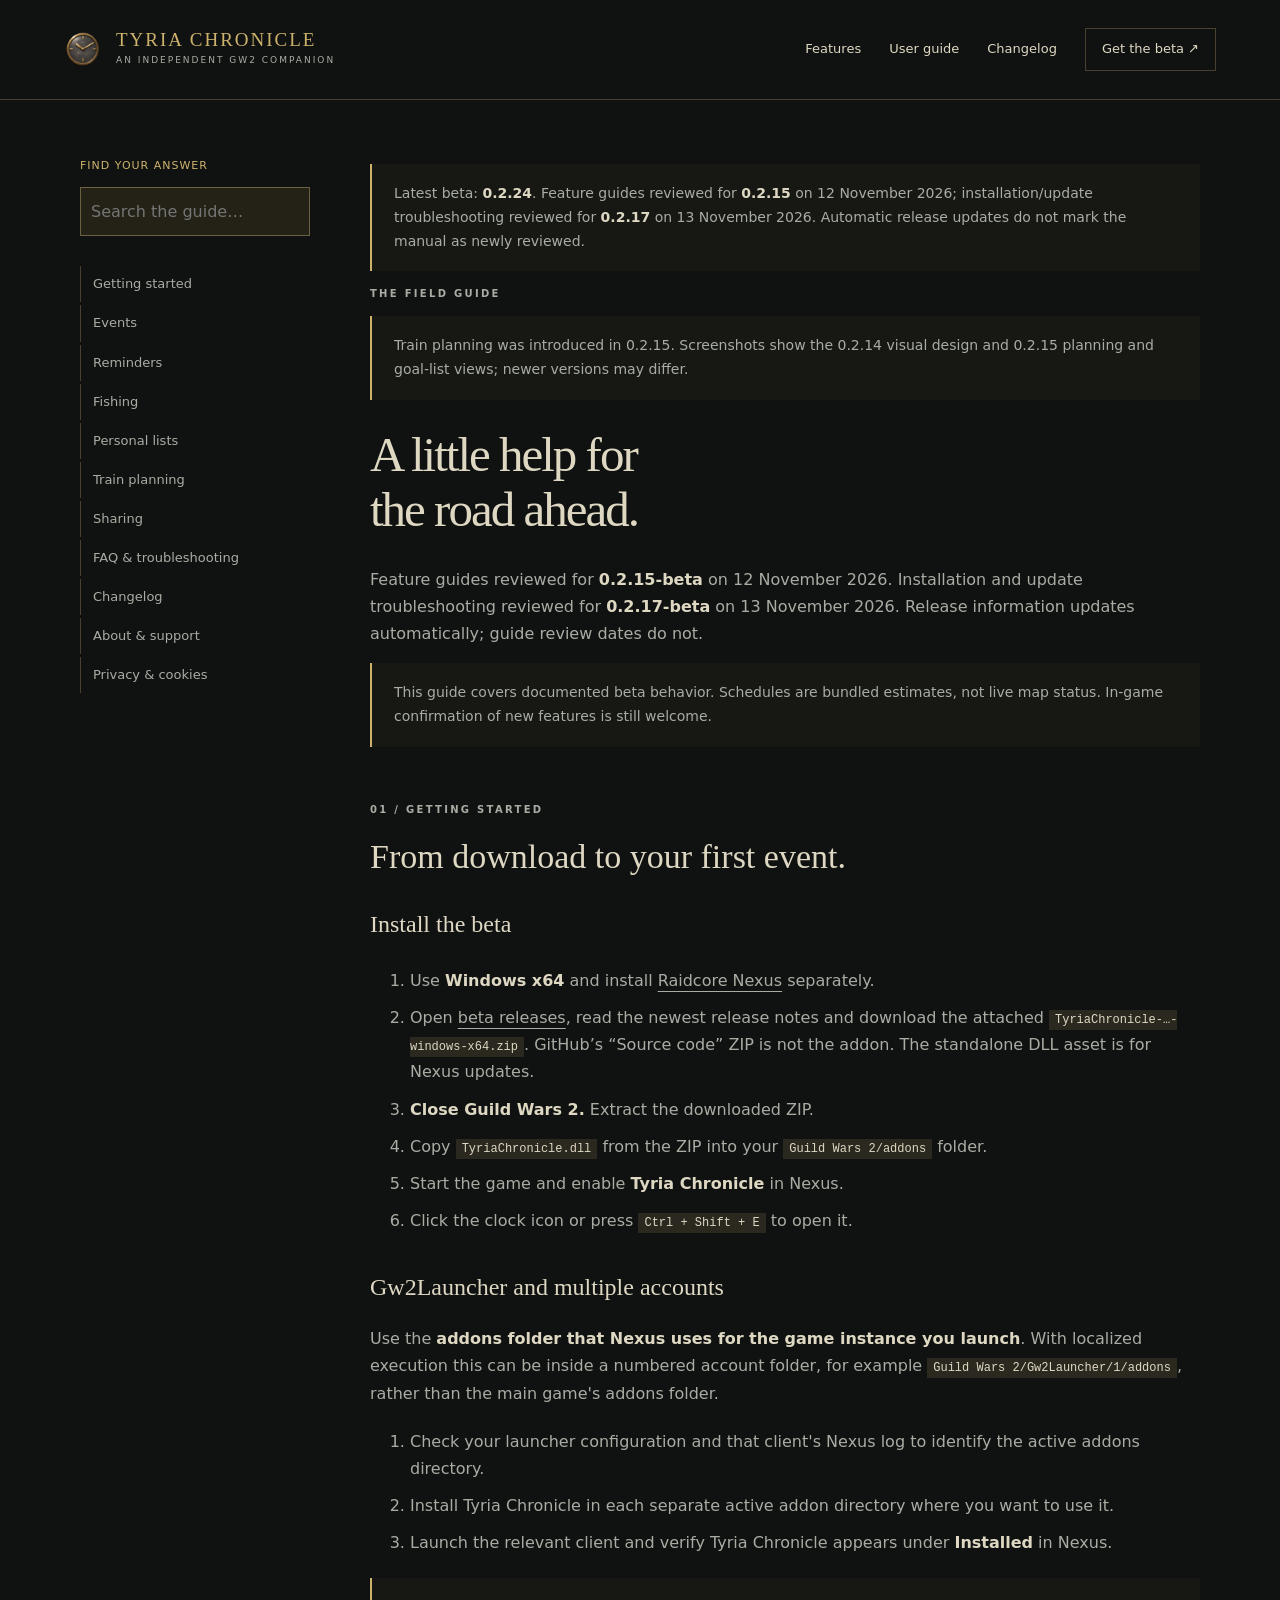
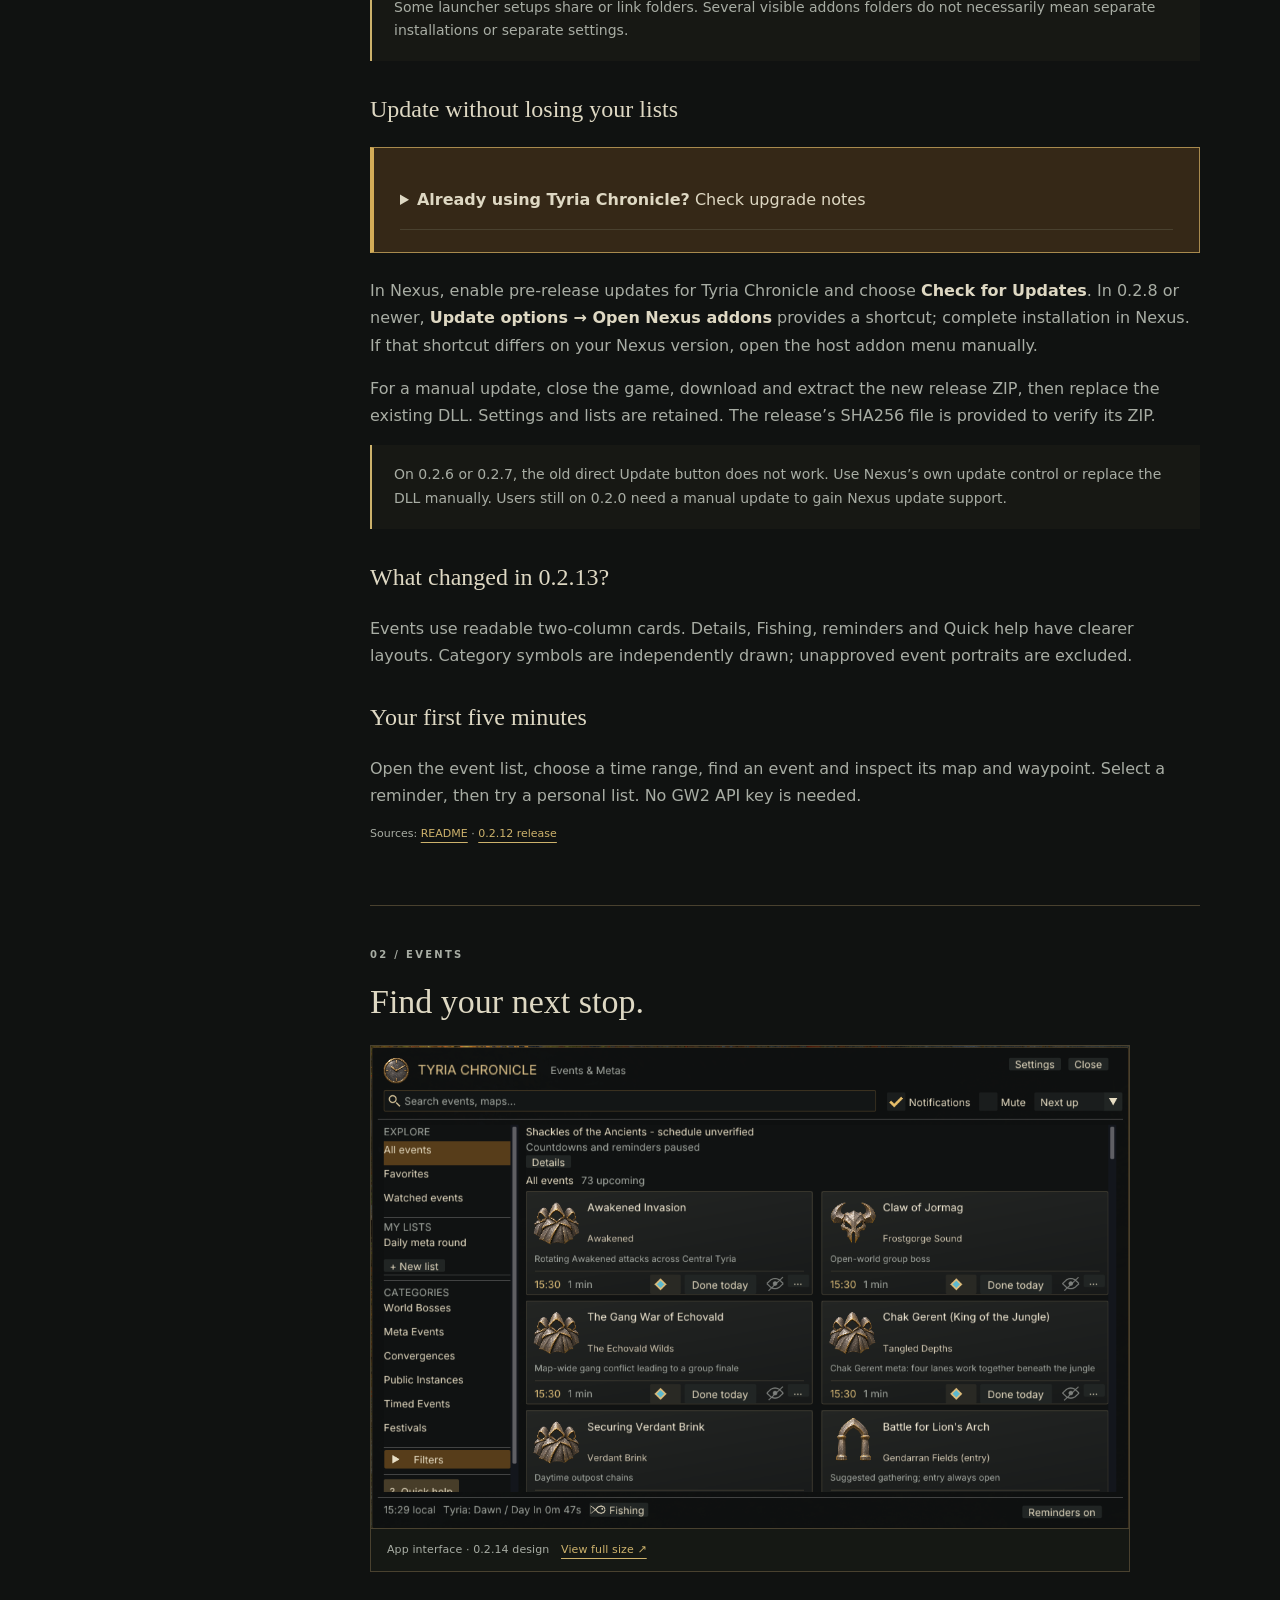
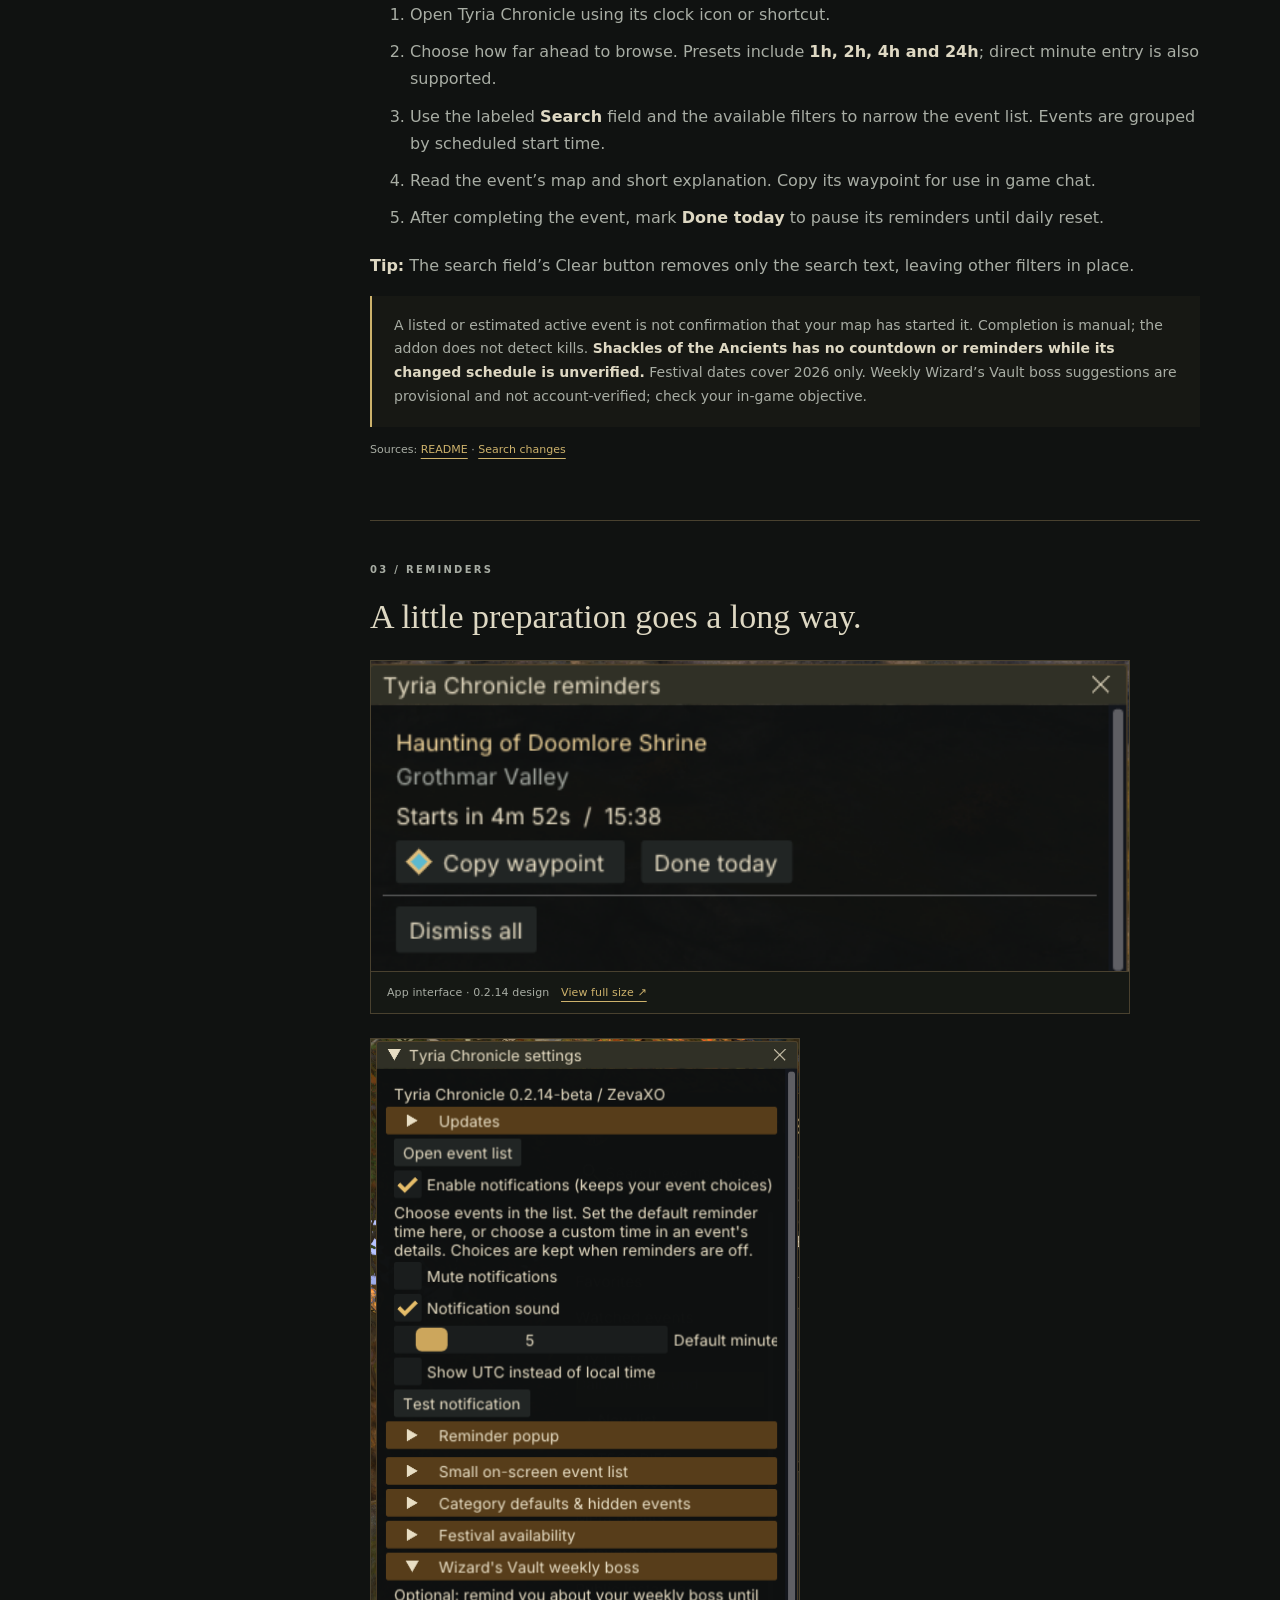
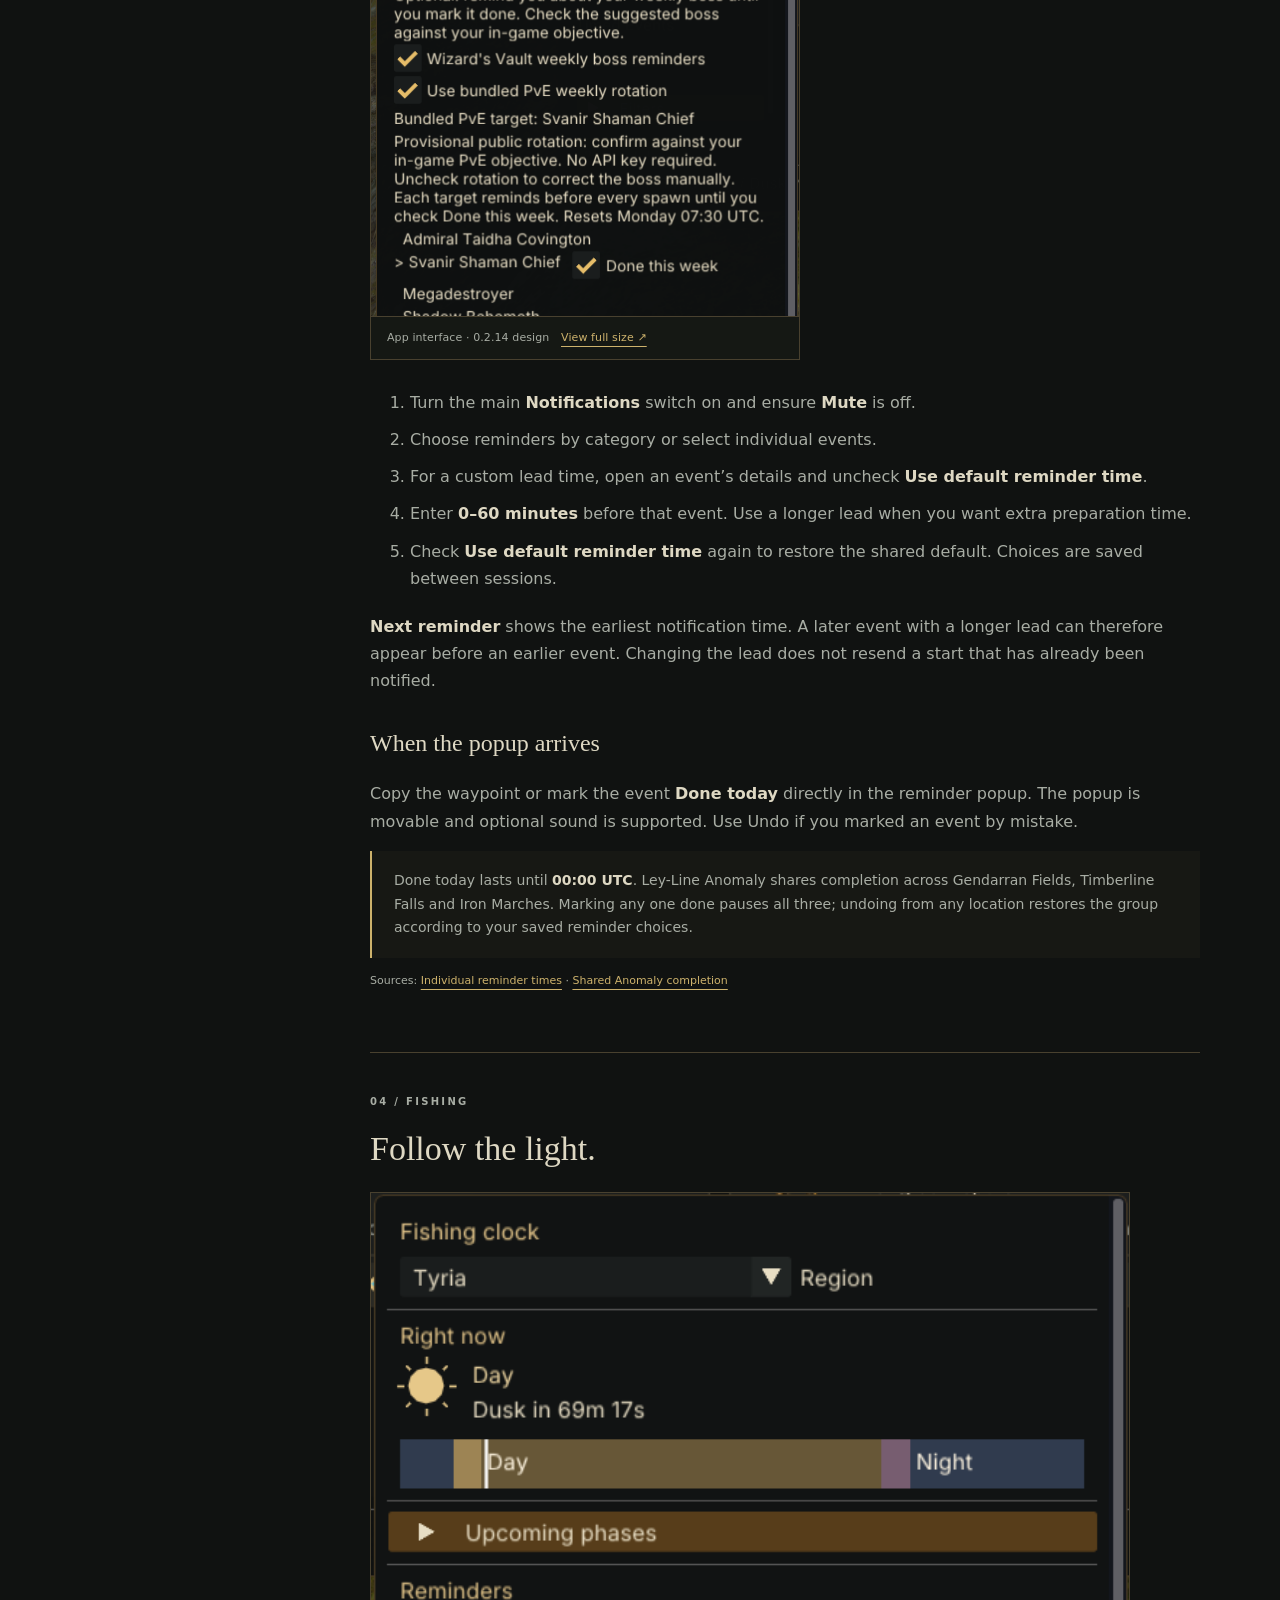
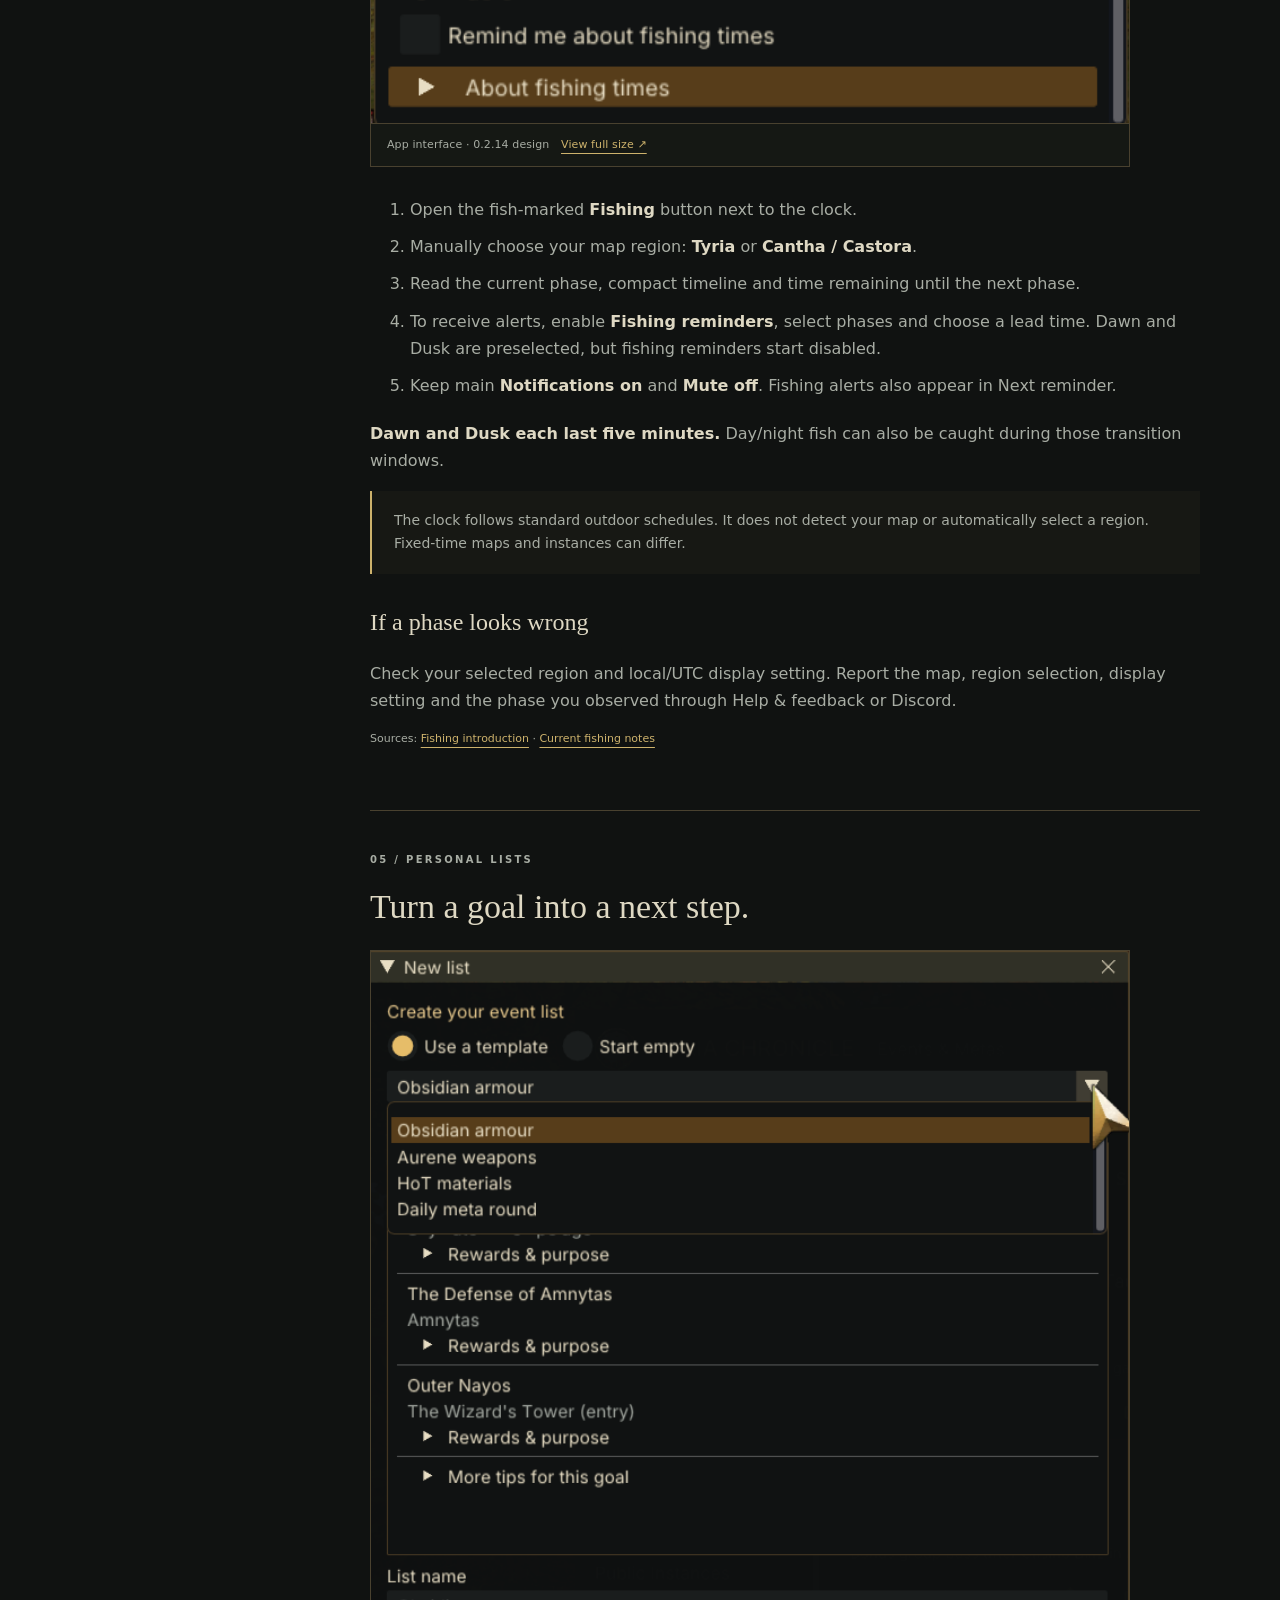
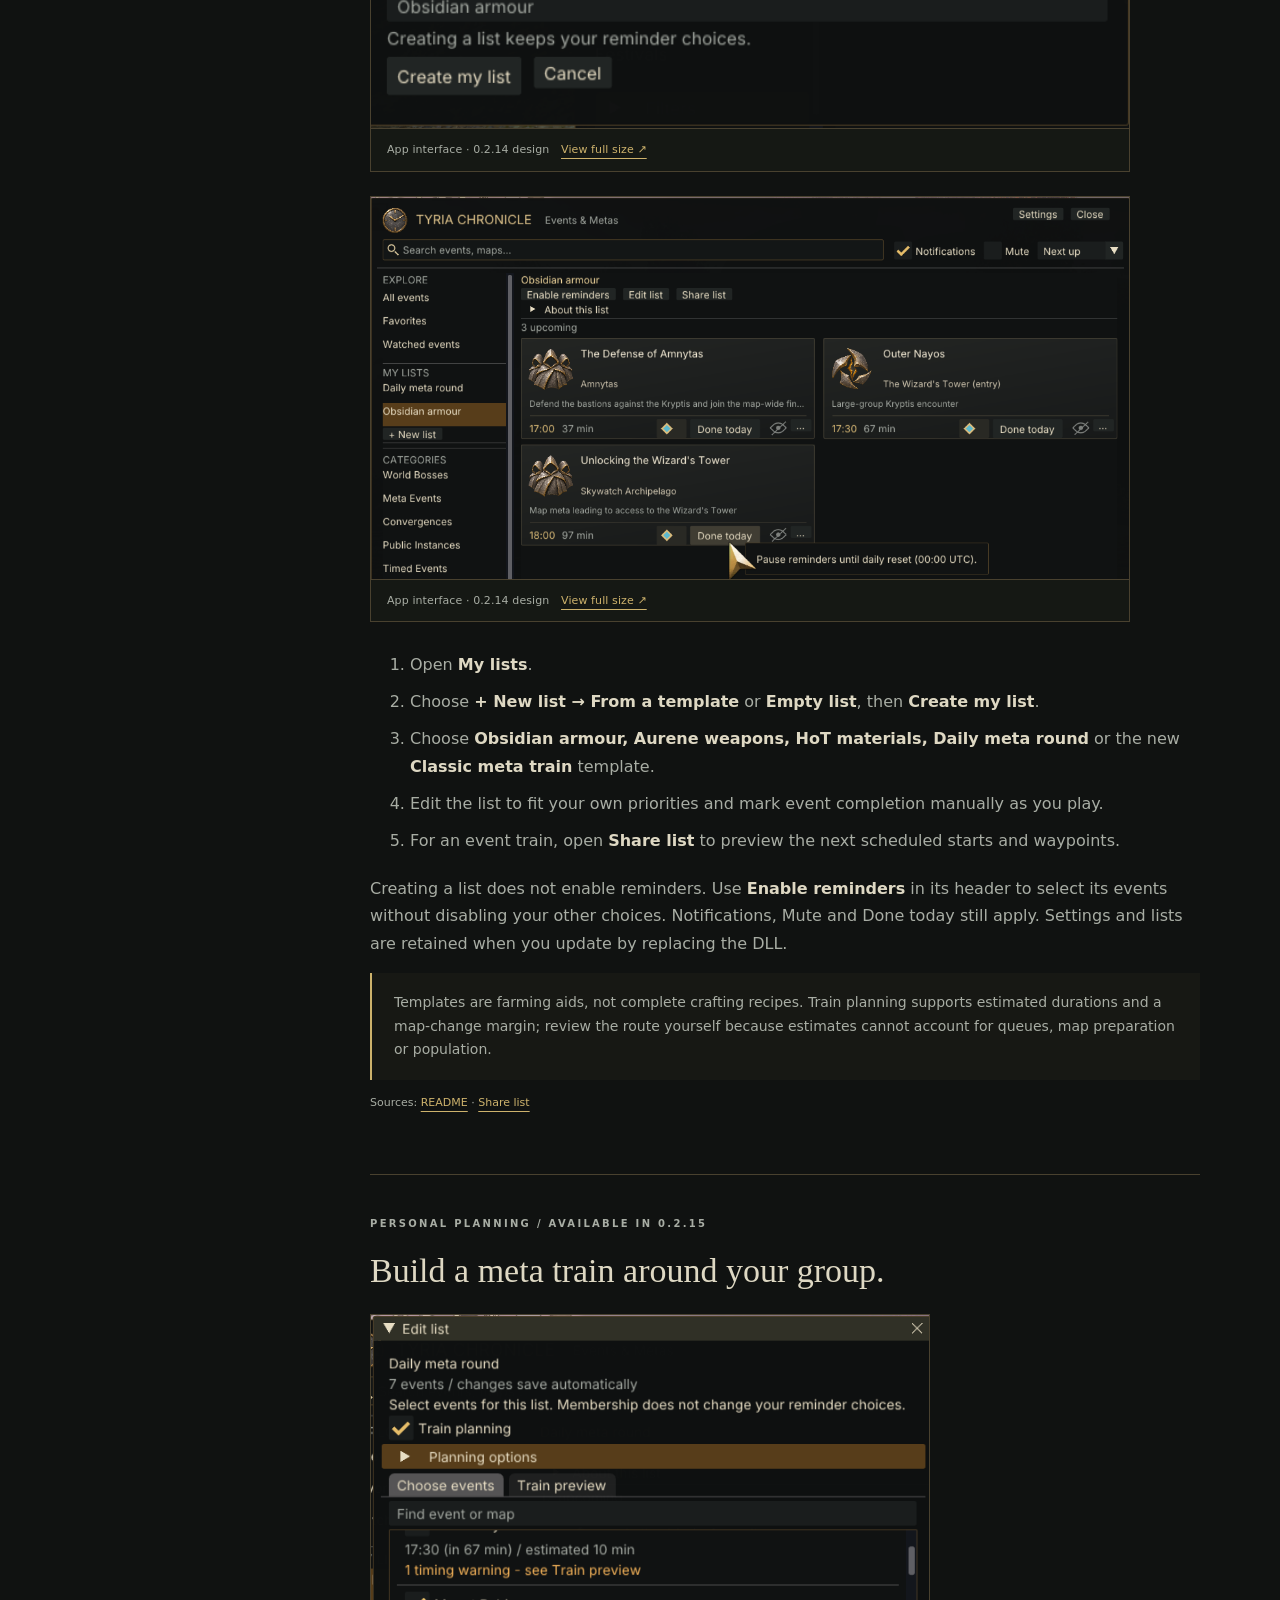
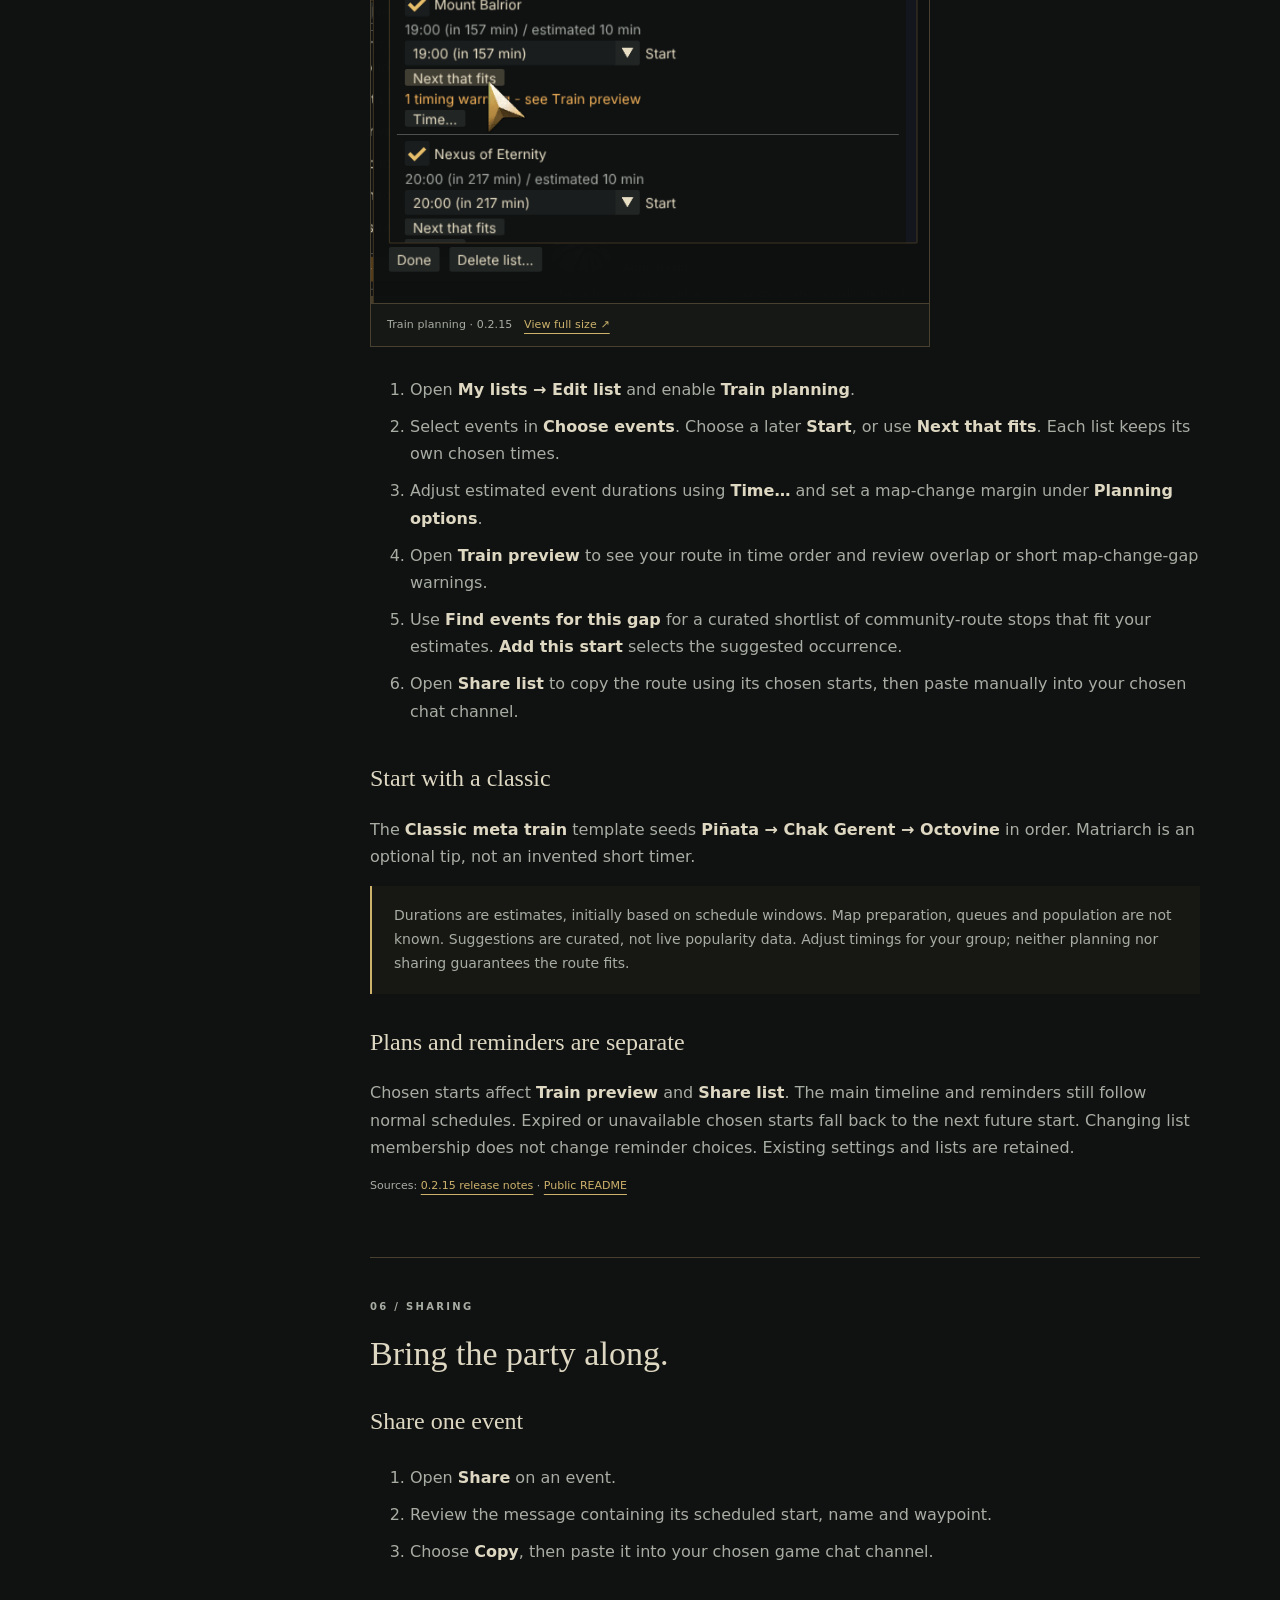
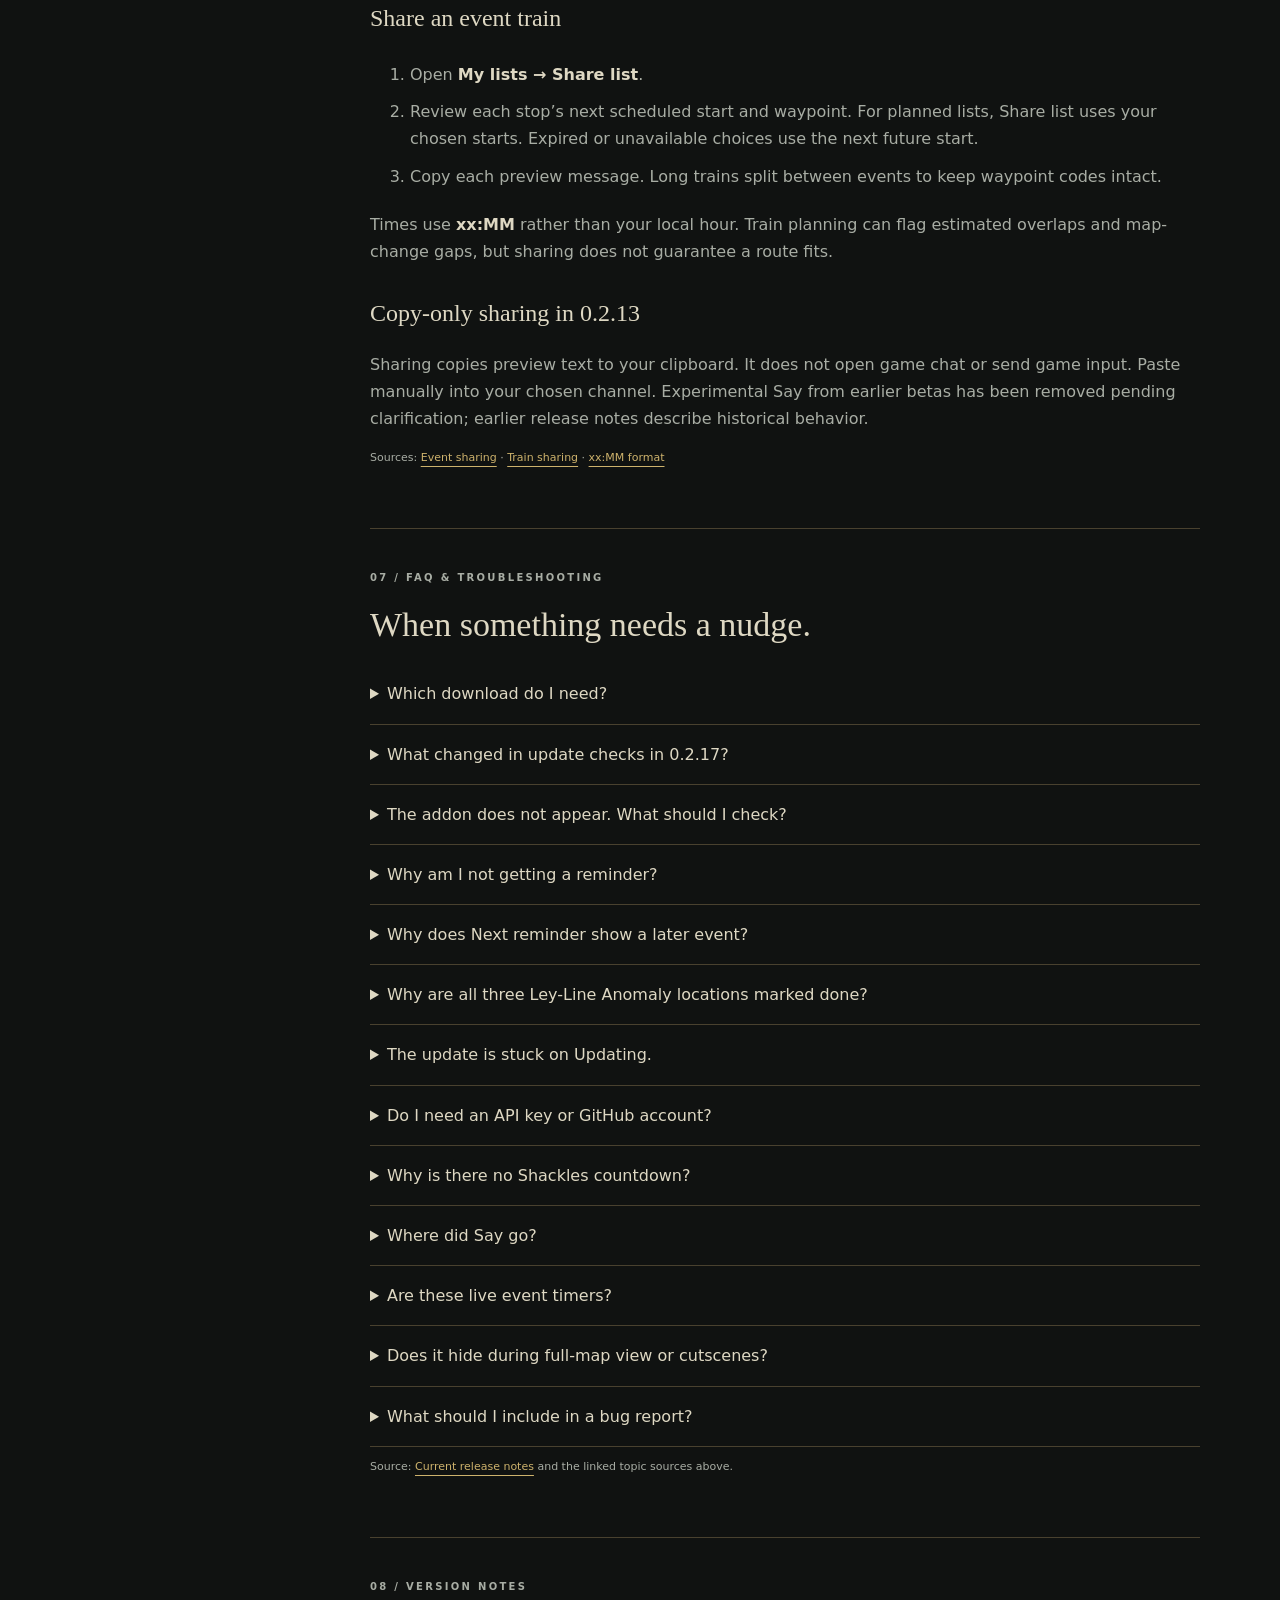
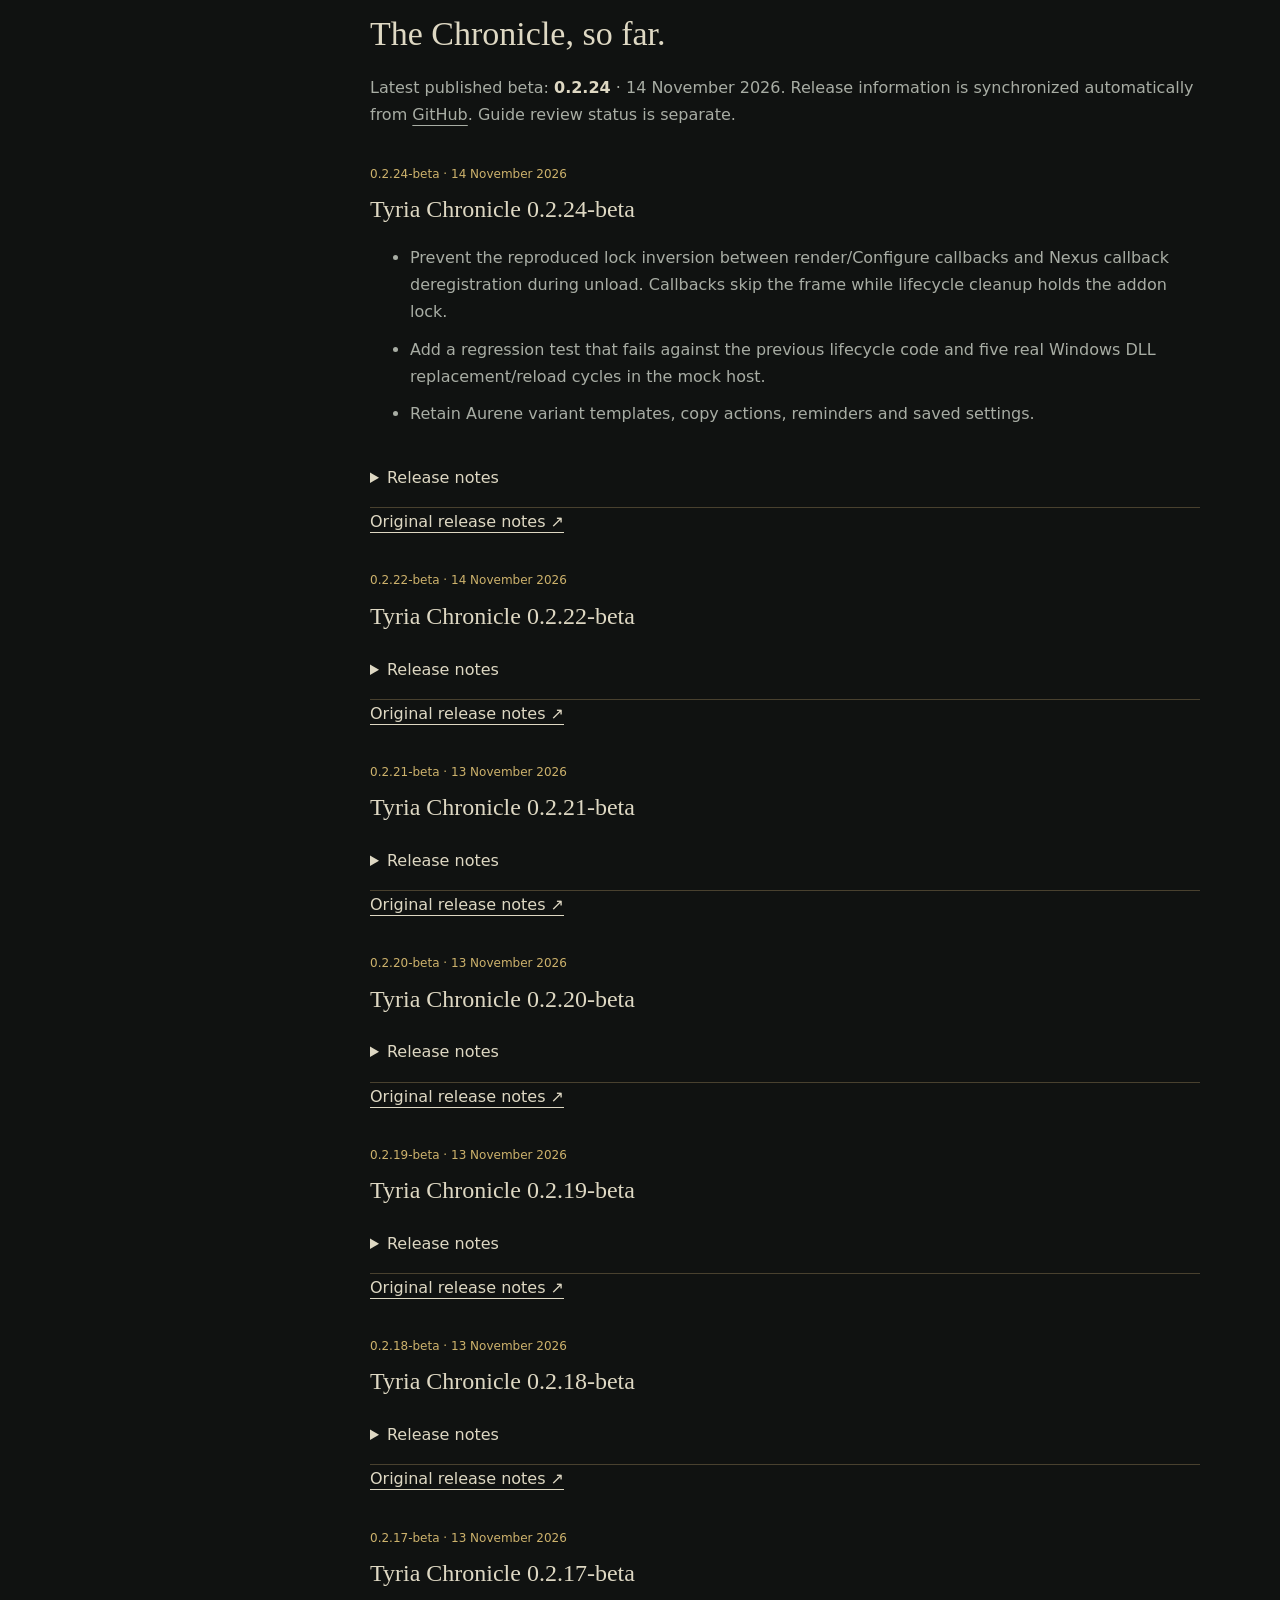
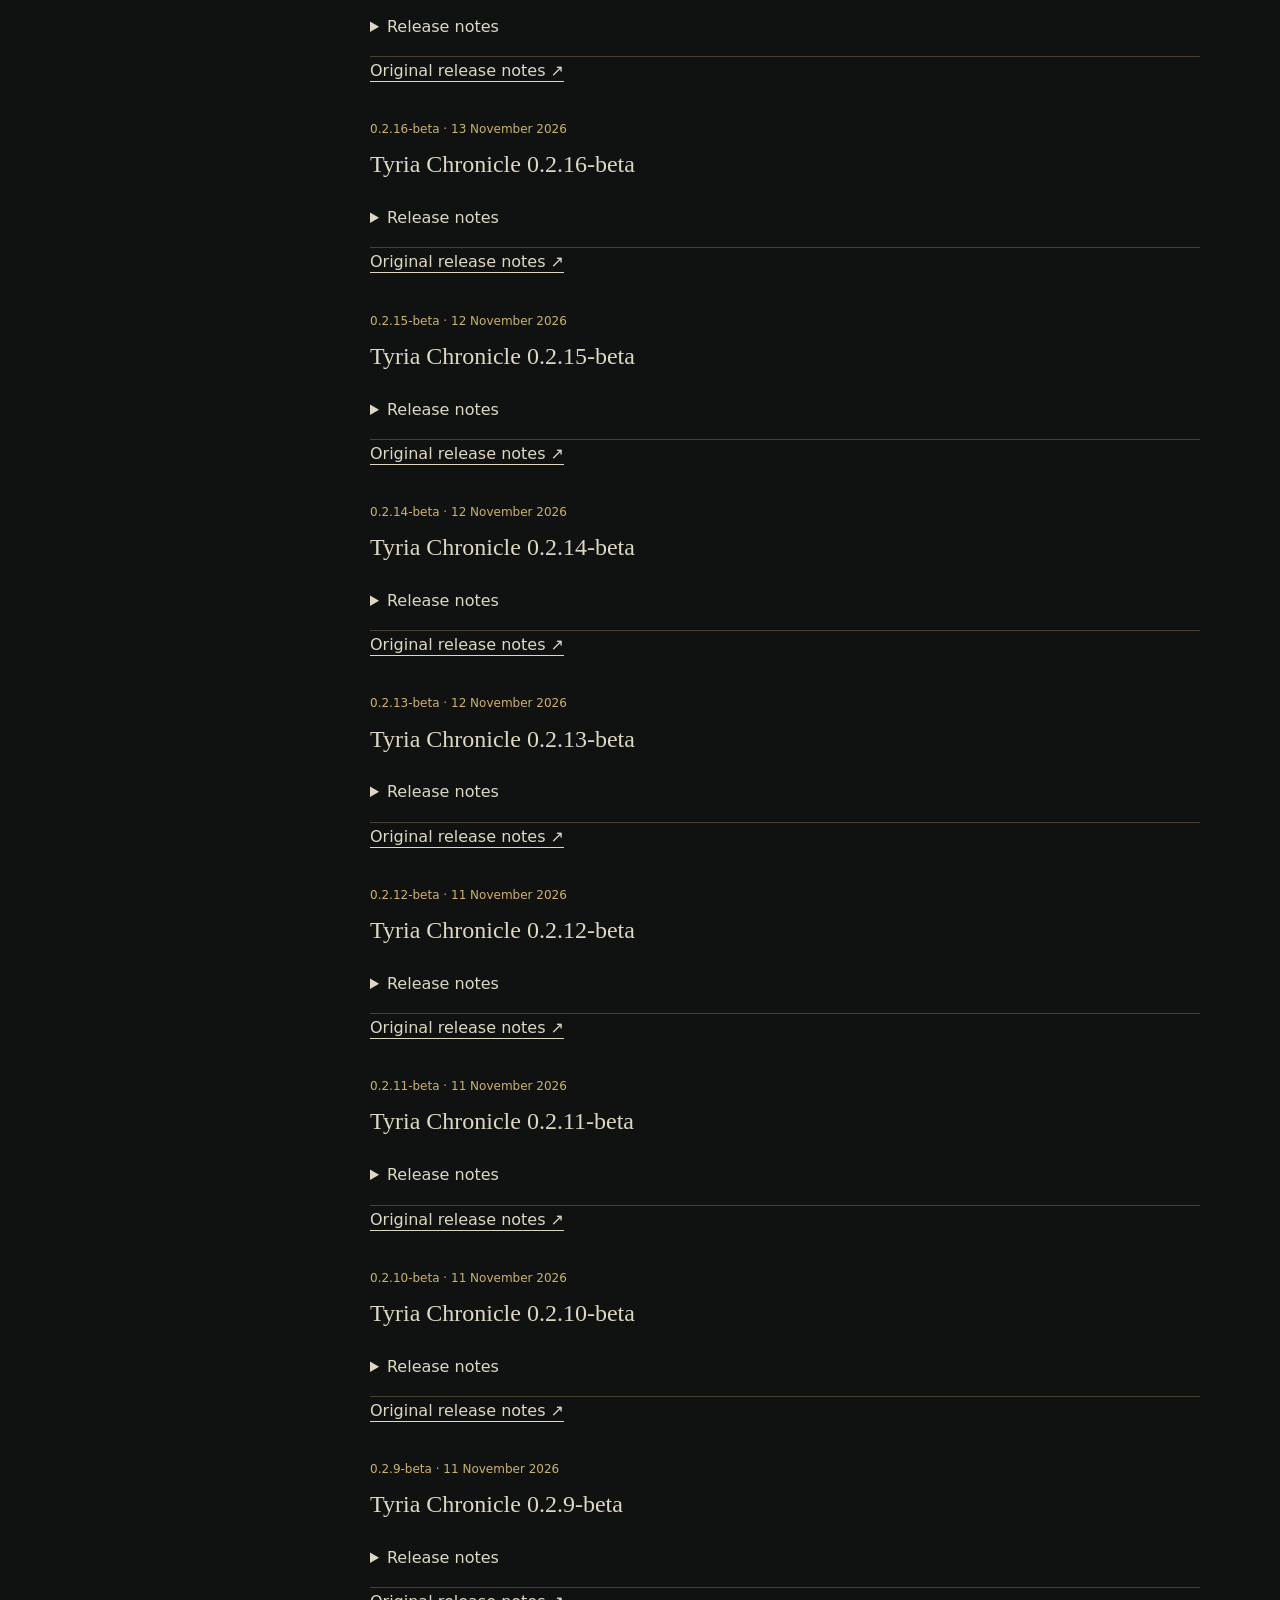
==== guide.html @ 66a63de6 "Synchronize published beta release information" ====
<!doctype html><html lang="en"><head><meta charset="utf-8"><meta name="viewport" content="width=device-width,initial-scale=1"><meta name="description" content="Tyria Chronicle user manual: installation, events, individual reminders, fishing, personal lists, sharing and troubleshooting."><title>User guide — Tyria Chronicle</title><link rel="icon" href="images/web-header-clock-v1.png"><link rel="stylesheet" href="styles.css"><script src="app.js" defer></script><script type="module" src="release-live.mjs"></script></head><body><a class="skip" href="#main">Skip to content</a><header><a class="brand" href="index.html"><img src="images/web-header-clock-v1.png" width="38" height="38" alt=""><span>TYRIA CHRONICLE<small>AN INDEPENDENT GW2 COMPANION</small></span></a><nav aria-label="Main navigation"><a href="index.html#features">Features</a><a href="guide.html" aria-current="page">User guide</a><a href="#changelog">Changelog</a><a class="nav-download" href="index.html#download">Get the beta ↗</a></nav></header><main id="main" class="guide-layout"><aside class="sidebar"><label for="guide-search">FIND YOUR ANSWER</label><input id="guide-search" type="search" placeholder="Search the guide…"><p id="search-status" role="status" aria-live="polite"></p><nav aria-label="Guide topics"><a href="#start">Getting started</a><a href="#events">Events</a><a href="#reminders">Reminders</a><a href="#fishing">Fishing</a><a href="#lists">Personal lists</a><a href="#train-planning">Train planning</a><a href="#sharing">Sharing</a><a href="#faq">FAQ & troubleshooting</a><a href="#changelog">Changelog</a><a href="#about">About & support</a><a href="#privacy">Privacy & cookies</a></nav></aside><div class="guide-content"><!-- release:guide-status:start -->
<p class="note">Latest beta: <strong>0.2.24</strong>. Feature guides reviewed for <strong>0.2.15</strong> on 12 November 2026; installation/update troubleshooting reviewed for <strong>0.2.17</strong> on 13 November 2026. Automatic release updates do not mark the manual as newly reviewed.</p>
<!-- release:guide-status:end --><p class="eyebrow">THE FIELD GUIDE</p><p class="note">Train planning was introduced in 0.2.15. Screenshots show the 0.2.14 visual design and 0.2.15 planning and goal-list views; newer versions may differ.</p><h1>A little help for<br>the road ahead.</h1><p>Feature guides reviewed for <strong>0.2.15-beta</strong> on 12 November 2026. Installation and update troubleshooting reviewed for <strong>0.2.17-beta</strong> on 13 November 2026. Release information updates automatically; guide review dates do not.</p><p class="note">This guide covers documented beta behavior. Schedules are bundled estimates, not live map status. In-game confirmation of new features is still welcome.</p>
<article id="start"><p class="number">01 / GETTING STARTED</p><h2>From download to your first event.</h2><h3>Install the beta</h3><ol><li>Use <strong>Windows x64</strong> and install <a href="https://raidcore.gg/gw2/nexus">Raidcore Nexus</a> separately.</li><li>Open <a href="https://github.com/ZevaXO/TyriaChronicle-beta/releases">beta releases</a>, read the newest release notes and download the attached <code>TyriaChronicle-…-windows-x64.zip</code>. GitHub’s “Source code” ZIP is not the addon. The standalone DLL asset is for Nexus updates.</li><li><strong>Close Guild Wars 2.</strong> Extract the downloaded ZIP.</li><li>Copy <code>TyriaChronicle.dll</code> from the ZIP into your <code>Guild Wars 2/addons</code> folder.</li><li>Start the game and enable <strong>Tyria Chronicle</strong> in Nexus.</li><li>Click the clock icon or press <kbd>Ctrl + Shift + E</kbd> to open it.</li></ol><h3 id="gw2launcher">Gw2Launcher and multiple accounts</h3><p>Use the <strong>addons folder that Nexus uses for the game instance you launch</strong>. With localized execution this can be inside a numbered account folder, for example <code>Guild Wars 2/Gw2Launcher/1/addons</code>, rather than the main game's addons folder.</p><ol><li>Check your launcher configuration and that client's Nexus log to identify the active addons directory.</li><li>Install Tyria Chronicle in each separate active addon directory where you want to use it.</li><li>Launch the relevant client and verify Tyria Chronicle appears under <strong>Installed</strong> in Nexus.</li></ol><p class="note">Some launcher setups share or link folders. Several visible addons folders do not necessarily mean separate installations or separate settings.</p><h3>Update without losing your lists</h3><!-- release:warning:start -->
<aside class="release-alert" aria-label="Existing user upgrade notes"><details><summary><strong>Already using Tyria Chronicle?</strong> Check upgrade notes</summary><p>Installing for the first time? Use the latest beta download and follow the installation guide. These notes apply to existing installations.</p><h2>Important release information · 0.2.24</h2><p style="white-space:pre-line">If you use 0.2.15–0.2.22, close GW2 and install the ZIP manually. Earlier versions can crash or hang while unloading, including from Nexus Configure. Installing the replacement cannot repair the old module while it unloads. Replace only TyriaChronicle.dll and keep your settings folder.

0.2.23 was a local test build. Normal startup with that fixed build was confirmed by the project owner. A live update from the fixed build with Configure open still needs in-game verification; mock-host tests do not establish safety for every Nexus/addon combination.</p><a href="https://github.com/ZevaXO/TyriaChronicle-beta/releases/tag/v0.2.24">Read the upgrade notes ↗</a><h2>Important upgrade from 0.2.15 / 0.2.16</h2><p style="white-space:pre-line">Close Guild Wars 2 and install the latest beta ZIP manually. Those older DLLs can crash while unloading during a live update. Replace only TyriaChronicle.dll and keep your settings folder.</p><a href="https://github.com/ZevaXO/TyriaChronicle-beta/releases/tag/v0.2.17">Read the upgrade notes ↗</a></details></aside>
<!-- release:warning:end --><p>In Nexus, enable pre-release updates for Tyria Chronicle and choose <strong>Check for Updates</strong>. In 0.2.8 or newer, <strong>Update options → Open Nexus addons</strong> provides a shortcut; complete installation in Nexus. If that shortcut differs on your Nexus version, open the host addon menu manually.</p><p>For a manual update, close the game, download and extract the new release ZIP, then replace the existing DLL. Settings and lists are retained. The release’s SHA256 file is provided to verify its ZIP.</p><p class="note">On 0.2.6 or 0.2.7, the old direct Update button does not work. Use Nexus’s own update control or replace the DLL manually. Users still on 0.2.0 need a manual update to gain Nexus update support.</p><h3>What changed in 0.2.13?</h3><p>Events use readable two-column cards. Details, Fishing, reminders and Quick help have clearer layouts. Category symbols are independently drawn; unapproved event portraits are excluded.</p><h3>Your first five minutes</h3><p>Open the event list, choose a time range, find an event and inspect its map and waypoint. Select a reminder, then try a personal list. No GW2 API key is needed.</p><p class="source">Sources: <a href="https://github.com/ZevaXO/TyriaChronicle-beta/blob/main/README.md">README</a> · <a href="https://github.com/ZevaXO/TyriaChronicle-beta/releases/tag/v0.2.12">0.2.12 release</a></p></article>
<article id="events"><p class="number">02 / EVENTS</p><h2>Find your next stop.</h2><figure class="app-shot "><a href="images/events.png" target="_blank" rel="noopener"><img src="images/events.png" alt="Upcoming two-column Events interface with category navigation and waypoint controls" loading="lazy" decoding="async"></a><figcaption>App interface · 0.2.14 design <a href="images/events.png" target="_blank" rel="noopener">View full size ↗</a></figcaption></figure><ol><li>Open Tyria Chronicle using its clock icon or shortcut.</li><li>Choose how far ahead to browse. Presets include <strong>1h, 2h, 4h and 24h</strong>; direct minute entry is also supported.</li><li>Use the labeled <strong>Search</strong> field and the available filters to narrow the event list. Events are grouped by scheduled start time.</li><li>Read the event’s map and short explanation. Copy its waypoint for use in game chat.</li><li>After completing the event, mark <strong>Done today</strong> to pause its reminders until daily reset.</li></ol><p><strong>Tip:</strong> The search field’s Clear button removes only the search text, leaving other filters in place.</p><p class="note">A listed or estimated active event is not confirmation that your map has started it. Completion is manual; the addon does not detect kills. <strong>Shackles of the Ancients has no countdown or reminders while its changed schedule is unverified.</strong> Festival dates cover 2026 only. Weekly Wizard’s Vault boss suggestions are provisional and not account-verified; check your in-game objective.</p><p class="source">Sources: <a href="https://github.com/ZevaXO/TyriaChronicle-beta/blob/main/README.md">README</a> · <a href="https://github.com/ZevaXO/TyriaChronicle-beta/releases/tag/v0.2.11">Search changes</a></p></article>
<article id="reminders"><p class="number">03 / REMINDERS</p><h2>A little preparation goes a long way.</h2><figure class="app-shot "><a href="images/reminders.png" target="_blank" rel="noopener"><img src="images/reminders.png" alt="Reminder popup showing Copy waypoint and Done today" loading="lazy" decoding="async"></a><figcaption>App interface · 0.2.14 design <a href="images/reminders.png" target="_blank" rel="noopener">View full size ↗</a></figcaption></figure><figure class="app-shot settings-shot"><a href="images/settings.png" target="_blank" rel="noopener"><img src="images/settings.png" alt="Settings preview with notification choices, default reminder time and weekly boss options" loading="lazy" decoding="async"></a><figcaption>App interface · 0.2.14 design <a href="images/settings.png" target="_blank" rel="noopener">View full size ↗</a></figcaption></figure><ol><li>Turn the main <strong>Notifications</strong> switch on and ensure <strong>Mute</strong> is off.</li><li>Choose reminders by category or select individual events.</li><li>For a custom lead time, open an event’s details and uncheck <strong>Use default reminder time</strong>.</li><li>Enter <strong>0–60 minutes</strong> before that event. Use a longer lead when you want extra preparation time.</li><li>Check <strong>Use default reminder time</strong> again to restore the shared default. Choices are saved between sessions.</li></ol><p><strong>Next reminder</strong> shows the earliest notification time. A later event with a longer lead can therefore appear before an earlier event. Changing the lead does not resend a start that has already been notified.</p><h3>When the popup arrives</h3><p>Copy the waypoint or mark the event <strong>Done today</strong> directly in the reminder popup. The popup is movable and optional sound is supported. Use Undo if you marked an event by mistake.</p><p class="note">Done today lasts until <strong>00:00 UTC</strong>. Ley-Line Anomaly shares completion across Gendarran Fields, Timberline Falls and Iron Marches. Marking any one done pauses all three; undoing from any location restores the group according to your saved reminder choices.</p><p class="source">Sources: <a href="https://github.com/ZevaXO/TyriaChronicle-beta/releases/tag/v0.2.12">Individual reminder times</a> · <a href="https://github.com/ZevaXO/TyriaChronicle-beta/releases/tag/v0.2.7">Shared Anomaly completion</a></p></article>
<article id="fishing"><p class="number">04 / FISHING</p><h2>Follow the light.</h2><figure class="app-shot "><a href="images/fishing.png" target="_blank" rel="noopener"><img src="images/fishing.png" alt="Fishing clock preview with region selection, phase timeline and reminder controls" loading="lazy" decoding="async"></a><figcaption>App interface · 0.2.14 design <a href="images/fishing.png" target="_blank" rel="noopener">View full size ↗</a></figcaption></figure><ol><li>Open the fish-marked <strong>Fishing</strong> button next to the clock.</li><li>Manually choose your map region: <strong>Tyria</strong> or <strong>Cantha / Castora</strong>.</li><li>Read the current phase, compact timeline and time remaining until the next phase.</li><li>To receive alerts, enable <strong>Fishing reminders</strong>, select phases and choose a lead time. Dawn and Dusk are preselected, but fishing reminders start disabled.</li><li>Keep main <strong>Notifications on</strong> and <strong>Mute off</strong>. Fishing alerts also appear in Next reminder.</li></ol><p><strong>Dawn and Dusk each last five minutes.</strong> Day/night fish can also be caught during those transition windows.</p><p class="note">The clock follows standard outdoor schedules. It does not detect your map or automatically select a region. Fixed-time maps and instances can differ.</p><h3>If a phase looks wrong</h3><p>Check your selected region and local/UTC display setting. Report the map, region selection, display setting and the phase you observed through Help & feedback or Discord.</p><p class="source">Sources: <a href="https://github.com/ZevaXO/TyriaChronicle-beta/releases/tag/v0.2.9">Fishing introduction</a> · <a href="https://github.com/ZevaXO/TyriaChronicle-beta/releases/tag/v0.2.15">Current fishing notes</a></p></article>
<article id="lists"><p class="number">05 / PERSONAL LISTS</p><h2>Turn a goal into a next step.</h2><figure class="app-shot "><a href="images/new-list.png" target="_blank" rel="noopener"><img src="images/new-list.png" alt="Create a personal list using a template or an empty list" loading="lazy" decoding="async"></a><figcaption>App interface · 0.2.14 design <a href="images/new-list.png" target="_blank" rel="noopener">View full size ↗</a></figcaption></figure><figure class="app-shot "><a href="images/obsidian-list-v15.png" target="_blank" rel="noopener"><img src="images/obsidian-list-v15.png" alt="Obsidian armour goal list with Amnytas, Outer Nayos and Unlocking the Wizard’s Tower" loading="lazy" decoding="async"></a><figcaption>App interface · 0.2.14 design <a href="images/obsidian-list-v15.png" target="_blank" rel="noopener">View full size ↗</a></figcaption></figure><ol><li>Open <strong>My lists</strong>.</li><li>Choose <strong>+ New list → From a template</strong> or <strong>Empty list</strong>, then <strong>Create my list</strong>.</li><li>Choose <strong>Obsidian armour, Aurene weapons, HoT materials, Daily meta round</strong> or the new <strong>Classic meta train</strong> template.</li><li>Edit the list to fit your own priorities and mark event completion manually as you play.</li><li>For an event train, open <strong>Share list</strong> to preview the next scheduled starts and waypoints.</li></ol><p>Creating a list does not enable reminders. Use <strong>Enable reminders</strong> in its header to select its events without disabling your other choices. Notifications, Mute and Done today still apply. Settings and lists are retained when you update by replacing the DLL.</p><p class="note">Templates are farming aids, not complete crafting recipes. Train planning supports estimated durations and a map-change margin; review the route yourself because estimates cannot account for queues, map preparation or population.</p><p class="source">Sources: <a href="https://github.com/ZevaXO/TyriaChronicle-beta/blob/main/README.md">README</a> · <a href="https://github.com/ZevaXO/TyriaChronicle-beta/releases/tag/v0.2.6">Share list</a></p></article>
<article id="train-planning"><p class="number">PERSONAL PLANNING / AVAILABLE IN 0.2.15</p><h2>Build a meta train around your group.</h2><figure class="app-shot train-shot"><a href="images/train-planning-v15.png" target="_blank" rel="noopener"><img src="images/train-planning-v15.png" width="627" height="661" alt="Train editor showing later start choices, Next that fits and timing warnings" loading="lazy" decoding="async"></a><figcaption>Train planning · 0.2.15 <a href="images/train-planning-v15.png" target="_blank" rel="noopener">View full size ↗</a></figcaption></figure><ol><li>Open <strong>My lists → Edit list</strong> and enable <strong>Train planning</strong>.</li><li>Select events in <strong>Choose events</strong>. Choose a later <strong>Start</strong>, or use <strong>Next that fits</strong>. Each list keeps its own chosen times.</li><li>Adjust estimated event durations using <strong>Time…</strong> and set a map-change margin under <strong>Planning options</strong>.</li><li>Open <strong>Train preview</strong> to see your route in time order and review overlap or short map-change-gap warnings.</li><li>Use <strong>Find events for this gap</strong> for a curated shortlist of community-route stops that fit your estimates. <strong>Add this start</strong> selects the suggested occurrence.</li><li>Open <strong>Share list</strong> to copy the route using its chosen starts, then paste manually into your chosen chat channel.</li></ol><h3>Start with a classic</h3><p>The <strong>Classic meta train</strong> template seeds <strong>Piñata → Chak Gerent → Octovine</strong> in order. Matriarch is an optional tip, not an invented short timer.</p><p class="note">Durations are estimates, initially based on schedule windows. Map preparation, queues and population are not known. Suggestions are curated, not live popularity data. Adjust timings for your group; neither planning nor sharing guarantees the route fits.</p><h3>Plans and reminders are separate</h3><p>Chosen starts affect <strong>Train preview</strong> and <strong>Share list</strong>. The main timeline and reminders still follow normal schedules. Expired or unavailable chosen starts fall back to the next future start. Changing list membership does not change reminder choices. Existing settings and lists are retained.</p><p class="source">Sources: <a href="https://github.com/ZevaXO/TyriaChronicle-beta/releases/tag/v0.2.15">0.2.15 release notes</a> · <a href="https://github.com/ZevaXO/TyriaChronicle-beta/blob/main/README.md">Public README</a></p></article><article id="sharing"><p class="number">06 / SHARING</p><h2>Bring the party along.</h2><h3>Share one event</h3><ol><li>Open <strong>Share</strong> on an event.</li><li>Review the message containing its scheduled start, name and waypoint.</li><li>Choose <strong>Copy</strong>, then paste it into your chosen game chat channel.</li></ol><h3>Share an event train</h3><ol><li>Open <strong>My lists → Share list</strong>.</li><li>Review each stop’s next scheduled start and waypoint. For planned lists, Share list uses your chosen starts. Expired or unavailable choices use the next future start.</li><li>Copy each preview message. Long trains split between events to keep waypoint codes intact.</li></ol><p>Times use <strong>xx:MM</strong> rather than your local hour. Train planning can flag estimated overlaps and map-change gaps, but sharing does not guarantee a route fits.</p><h3>Copy-only sharing in 0.2.13</h3><p>Sharing copies preview text to your clipboard. It does not open game chat or send game input. Paste manually into your chosen channel. Experimental Say from earlier betas has been removed pending clarification; earlier release notes describe historical behavior.</p><p class="source">Sources: <a href="https://github.com/ZevaXO/TyriaChronicle-beta/releases/tag/v0.2.5">Event sharing</a> · <a href="https://github.com/ZevaXO/TyriaChronicle-beta/releases/tag/v0.2.6">Train sharing</a> · <a href="https://github.com/ZevaXO/TyriaChronicle-beta/releases/tag/v0.2.9">xx:MM format</a></p></article>
<article id="faq"><p class="number">07 / FAQ & TROUBLESHOOTING</p><h2>When something needs a nudge.</h2><details><summary>Which download do I need?</summary><p>The attached <code>TyriaChronicle-…-windows-x64.zip</code> on the newest beta release. Not the automatically generated Source code ZIP. Nexus is installed separately.</p></details><details><summary>What changed in update checks in 0.2.17?</summary><p>Manual checks during the 30-second cooldown queue with a countdown, then run without another click. A click during an active check uses the same request. Open Nexus addons and Download beta remain accessible if checking fails. Checking availability does not install an update.</p></details><details><summary>The addon does not appear. What should I check?</summary><p>Confirm Windows x64, Nexus installation, and that the extracted DLL is in the addons folder used by Nexus for the client you launched. With Gw2Launcher localized execution this may be a numbered account folder such as Guild Wars 2/Gw2Launcher/1/addons. Check that client's Nexus log and verify Tyria Chronicle appears under Installed. Shared or linked folders do not necessarily mean separate installations or settings. Start GW2 and enable Tyria Chronicle in Nexus. Try the clock icon or Ctrl + Shift + E; the main window starts closed. Version 0.2.16 fixed a missing startup shortcut, and 0.2.17 retains that recovery. If you use 0.2.15/0.2.16, close GW2 and install the newest ZIP manually. If it still fails, report your version and what you tried.</p></details><details><summary>Why am I not getting a reminder?</summary><p>Check Notifications is on, Mute is off, and the event or category is selected. Check Done today and your lead time. For Fishing, enable its separate reminders and select the right region and phases. A time change does not resend an already notified start.</p></details><details><summary>Why does Next reminder show a later event?</summary><p>Since 0.2.12 it chooses the earliest notification time, including preparation lead. A later event with a long lead may need to notify first.</p></details><details><summary>Why are all three Ley-Line Anomaly locations marked done?</summary><p>They share daily completion. Undo from any location to restore the group. Completion resets at 00:00 UTC and is marked manually.</p></details><details><summary>The update is stuck on Updating.</summary><p>The old button in 0.2.6/0.2.7 cannot complete this update. Use Nexus Check for Updates with pre-release updates enabled, or close the game and replace the DLL from the newest ZIP. Version information can take a few minutes to propagate.</p></details><details><summary>Do I need an API key or GitHub account?</summary><p>No GW2 API key is needed. Public beta downloads do not require a GitHub account. Discord is the primary feedback channel; GitHub issues are optional and require an account.</p></details><details><summary>Why is there no Shackles countdown?</summary><p>In 0.2.13, Shackles of the Ancients countdowns and reminders are paused until its changed schedule is verified. Its details remain available.</p></details><details><summary>Where did Say go?</summary><p>Experimental Say was removed in 0.2.13 pending clarification. Sharing is now Copy-only; paste manually into your chosen game chat channel.</p></details><details><summary>Are these live event timers?</summary><p>Schedules are bundled estimates, not live map status. Estimated active windows do not guarantee an event is running on your map. Fishing follows standard outdoor schedules.</p></details><details><summary>Does it hide during full-map view or cutscenes?</summary><p>Separate full-map and cutscene hiding is not implemented in the current beta.</p></details><details><summary>What should I include in a bug report?</summary><p>The version from Settings, your steps, expected result and actual result. For event timing, include date, map, time and time zone. For Fishing, include region, local/UTC setting and observed phase. A cropped screenshot helps; remove personal details. Help & feedback can copy basic troubleshooting information.</p></details><p class="source">Source: <a href="https://github.com/ZevaXO/TyriaChronicle-beta/releases/tag/v0.2.15">Current release notes</a> and the linked topic sources above.</p></article>
<article id="changelog"><p class="number">08 / VERSION NOTES</p><h2>The Chronicle, so far.</h2><!-- release:changelog:start -->
<p>Latest published beta: <strong>0.2.24</strong> · 14 November 2026. Release information is synchronized automatically from <a href="https://github.com/ZevaXO/TyriaChronicle-beta/releases">GitHub</a>. Guide review status is separate.</p><div id="release-notes"><div class="changelog-entry"><span class="version">0.2.24-beta · 14 November 2026</span><h3>Tyria Chronicle 0.2.24-beta</h3><ul><li>Prevent the reproduced lock inversion between render/Configure callbacks and Nexus callback deregistration during unload. Callbacks skip the frame while lifecycle cleanup holds the addon lock.</li><li>Add a regression test that fails against the previous lifecycle code and five real Windows DLL replacement/reload cycles in the mock host.</li><li>Retain Aurene variant templates, copy actions, reminders and saved settings.</li></ul><details><summary>Release notes</summary><div style="white-space:pre-wrap;overflow-wrap:anywhere;font-size:14px"># Tyria Chronicle 0.2.24-beta

Windows x64; requires Raidcore Nexus. By ZevaXO.

## Important upgrade note

**If you use 0.2.15–0.2.22, close GW2 and install the ZIP manually.** Earlier versions can crash or hang while unloading, including from Nexus Configure. Installing the replacement cannot repair the old module while it unloads. Replace only TyriaChronicle.dll and keep your settings folder.

0.2.23 was a local test build. Normal startup with that fixed build was confirmed by the project owner. A live update from the fixed build with Configure open still needs in-game verification; mock-host tests do not establish safety for every Nexus/addon combination.

## What&#39;s new

- Prevent the reproduced lock inversion between render/Configure callbacks and Nexus callback deregistration during unload. Callbacks skip the frame while lifecycle cleanup holds the addon lock.
- Add a regression test that fails against the previous lifecycle code and five real Windows DLL replacement/reload cycles in the mock host.
- Retain Aurene variant templates, copy actions, reminders and saved settings.

## Fishing

Open Fishing next to the clock, choose your map region, then enable Fishing reminders if wanted. Main Notifications must be on and Mute off. Dawn and Dusk last five minutes; day/night fish can also be caught during those transitions. This clock follows the standard outdoor schedule, not live map detection: fixed-time maps and instances can differ.

## Download and update

Use Nexus&#39;s Check for Updates with pre-release updates enabled for Tyria Chronicle. In 0.2.8-beta or newer, Update options &gt; Open Nexus addons provides a shortcut to the host addon list; complete the update in Nexus. The old direct Update button in 0.2.6/0.2.7 is not supported.

For manual installation, download **TyriaChronicle-0.2.24-beta-windows-x64.zip**, close GW2 and replace **Guild Wars 2/addons/TyriaChronicle.dll** with the file from the ZIP. Settings and lists are retained. The SHA256 file verifies the ZIP. GitHub&#39;s Source code downloads are not the installable addon; the standalone DLL asset is for Nexus updates. Version information may take a few minutes to propagate.

## Support and feedback

Use Help &amp; feedback or [Discord](https://discord.gg/3gf8n2P9KS). GitHub bug reports are optional. For fishing times, include your map, selected region, local/UTC setting and the observed phase.

## Testing and limitations

1594 core checks plus update-checker and UI/settings/DLL lifecycle tests passed locally. Individual reminder tests cover long/short/zero leads, reverting to default, notification ordering, duplicate suppression, muted/off and unselected events, shared Anomaly completion, fishing independence and persisted/legacy settings. Normal startup after the previous lifecycle fix was confirmed by the project owner. The owner confirmed normal startup with the local 0.2.23 lock fix. The new regression test reproduces the lock inversion with the previous DLL; the fixed build also passes five actual FreeLibrary/file-replacement/LoadLibrary cycles in the mock host. Actual Nexus live updating from the fix remains to be verified. The harness covers duplicate/concurrent unload, late callbacks, recovery on reload, and queued update-check timing; it reproduces a failure with the previous release. This is not broad multi-system or exhaustive host-race validation. Tests cover later starts, midnight, overlap/buffer boundaries, per-list persistence, gap filtering and template IDs. Existing settings and lists are retained.

Schedules are estimates, not live map status. Planning durations are estimates, initially based on schedule windows. Map preparation, queues and population are not known. Suggestions are a curated shortlist, not live popularity data. Expired or unavailable chosen starts use the next future start. Plan choices affect Train preview and Share list; the main timeline and reminders still follow normal schedules. Sharing does not guarantee the route fits. Copy does not open game chat or send input. Paste manually into your chosen channel. Full-map and cutscene hiding is not separately implemented.

This is an AI-assisted development project, not an ArenaNet or Raidcore product. Applicable license notices are included in the ZIP.
</div></details><a href="https://github.com/ZevaXO/TyriaChronicle-beta/releases/tag/v0.2.24">Original release notes ↗</a></div><div class="changelog-entry"><span class="version">0.2.22-beta · 14 November 2026</span><h3>Tyria Chronicle 0.2.22-beta</h3><details><summary>Release notes</summary><div style="white-space:pre-wrap;overflow-wrap:anywhere;font-size:14px"># Tyria Chronicle 0.2.22-beta

Windows x64; requires Raidcore Nexus. By ZevaXO.

## Important upgrade note

Updating with GW2 closed remains the conservative option. Follow-up analysis of the previous multi-addon live-update crash found the initial access violation in another addon; this does not establish that every hot-update scenario is safe.

**If you use 0.2.15 or 0.2.16, close GW2 and install the ZIP manually.** Those versions can crash while unloading during a live update. New code cannot protect the old DLL while it is being unloaded. Replace only TyriaChronicle.dll; keep your settings folder.

## What&#39;s new

- Add separate editable templates for the Jormag, Primordus, Zhaitan, Mordremoth, Kralkatorrik and Soo-Won Aurene weapon variants.
- Explain each timed stop&#39;s collection purpose and keep untimed map chains, crystals, vendor steps and required items/equipped weapons in goal tips. No invented countdowns or automatic achievement tracking.
- Rename the existing general template to Aurene weapon materials; existing saved lists and reminder choices are retained.

Open My lists &gt; + New list &gt; Use a template. Select a variant and create your editable copy. Rewards &amp; purpose explains each stop; More tips for this goal covers untimed steps. Creating a list does not enable reminders or detect your achievement stage. These are timer aids, not full crafting checklists.

## Fishing

Open Fishing next to the clock, choose your map region, then enable Fishing reminders if wanted. Main Notifications must be on and Mute off. Dawn and Dusk last five minutes; day/night fish can also be caught during those transitions. This clock follows the standard outdoor schedule, not live map detection: fixed-time maps and instances can differ.

## Download and update

Use Nexus&#39;s Check for Updates with pre-release updates enabled for Tyria Chronicle. In 0.2.8-beta or newer, Update options &gt; Open Nexus addons provides a shortcut to the host addon list; complete the update in Nexus. The old direct Update button in 0.2.6/0.2.7 is not supported.

For manual installation, download **TyriaChronicle-0.2.22-beta-windows-x64.zip**, close GW2 and replace **Guild Wars 2/addons/TyriaChronicle.dll** with the file from the ZIP. Settings and lists are retained. The SHA256 file verifies the ZIP. GitHub&#39;s Source code downloads are not the installable addon; the standalone DLL asset is for Nexus updates. Version information may take a few minutes to propagate.

## Support and feedback

Use Help &amp; feedback or [Discord](https://discord.gg/3gf8n2P9KS). GitHub bug reports are optional. For fishing times, include your map, selected region, local/UTC setting and the observed phase.

## Testing and limitations

1594 core checks plus update-checker and UI/settings/DLL lifecycle tests passed locally. Individual reminder tests cover long/short/zero leads, reverting to default, notification ordering, duplicate suppression, muted/off and unselected events, shared Anomaly completion, fishing independence and persisted/legacy settings. Normal startup after the previous lifecycle fix was confirmed by the project owner. The owner confirmed the previous paired copy actions in-game and a successful isolated Tyria Chronicle live update to 0.2.20. Floating feedback and the new templates pass local rendering checks; the new templates have not yet been confirmed in-game. The harness covers duplicate/concurrent unload, late callbacks, recovery on reload, and queued update-check timing; it reproduces a failure with the previous release. This is not broad multi-system or exhaustive host-race validation. Tests cover later starts, midnight, overlap/buffer boundaries, per-list persistence, gap filtering and template IDs. Existing settings and lists are retained.

Schedules are estimates, not live map status. Planning durations are estimates, initially based on schedule windows. Map preparation, queues and population are not known. Suggestions are a curated shortlist, not live popularity data. Expired or unavailable chosen starts use the next future start. Plan choices affect Train preview and Share list; the main timeline and reminders still follow normal schedules. Sharing does not guarantee the route fits. Copy does not open game chat or send input. Paste manually into your chosen channel. Full-map and cutscene hiding is not separately implemented.

This is an AI-assisted development project, not an ArenaNet or Raidcore product. Applicable license notices are included in the ZIP.
</div></details><a href="https://github.com/ZevaXO/TyriaChronicle-beta/releases/tag/v0.2.22">Original release notes ↗</a></div><div class="changelog-entry"><span class="version">0.2.21-beta · 13 November 2026</span><h3>Tyria Chronicle 0.2.21-beta</h3><details><summary>Release notes</summary><div style="white-space:pre-wrap;overflow-wrap:anywhere;font-size:14px"># Tyria Chronicle 0.2.21-beta

Windows x64; requires Raidcore Nexus. By ZevaXO.

## Important upgrade note

Updating with GW2 closed remains the conservative option. Follow-up analysis of the previous multi-addon live-update crash found the initial access violation in another addon; this does not establish that every hot-update scenario is safe.

**If you use 0.2.15 or 0.2.16, close GW2 and install the ZIP manually.** Those versions can crash while unloading during a live update. New code cannot protect the old DLL while it is being unloaded. Replace only TyriaChronicle.dll; keep your settings folder.

## What&#39;s new

- Show copy confirmations as a separate, non-interactive on-screen message with light text. Event cards and list-editor content no longer shift when feedback appears or expires.
- Keep both waypoint-only and full-event-message copy icons on cards and reminder popups.

## Fishing

Open Fishing next to the clock, choose your map region, then enable Fishing reminders if wanted. Main Notifications must be on and Mute off. Dawn and Dusk last five minutes; day/night fish can also be caught during those transitions. This clock follows the standard outdoor schedule, not live map detection: fixed-time maps and instances can differ.

## Download and update

Use Nexus&#39;s Check for Updates with pre-release updates enabled for Tyria Chronicle. In 0.2.8-beta or newer, Update options &gt; Open Nexus addons provides a shortcut to the host addon list; complete the update in Nexus. The old direct Update button in 0.2.6/0.2.7 is not supported.

For manual installation, download **TyriaChronicle-0.2.21-beta-windows-x64.zip**, close GW2 and replace **Guild Wars 2/addons/TyriaChronicle.dll** with the file from the ZIP. Settings and lists are retained. The SHA256 file verifies the ZIP. GitHub&#39;s Source code downloads are not the installable addon; the standalone DLL asset is for Nexus updates. Version information may take a few minutes to propagate.

## Support and feedback

Use Help &amp; feedback or [Discord](https://discord.gg/3gf8n2P9KS). GitHub bug reports are optional. For fishing times, include your map, selected region, local/UTC setting and the observed phase.

## Testing and limitations

1554 core checks plus update-checker and UI/settings/DLL lifecycle tests passed locally. Individual reminder tests cover long/short/zero leads, reverting to default, notification ordering, duplicate suppression, muted/off and unselected events, shared Anomaly completion, fishing independence and persisted/legacy settings. Normal startup after the previous lifecycle fix was confirmed by the project owner. The owner confirmed the previous paired copy actions in-game and a successful isolated Tyria Chronicle live update to 0.2.20. The new floating feedback passes local rendering checks but has not yet been confirmed in-game. The harness covers duplicate/concurrent unload, late callbacks, recovery on reload, and queued update-check timing; it reproduces a failure with the previous release. This is not broad multi-system or exhaustive host-race validation. Tests cover later starts, midnight, overlap/buffer boundaries, per-list persistence, gap filtering and template IDs. Existing settings and lists are retained.

Schedules are estimates, not live map status. Planning durations are estimates, initially based on schedule windows. Map preparation, queues and population are not known. Suggestions are a curated shortlist, not live popularity data. Expired or unavailable chosen starts use the next future start. Plan choices affect Train preview and Share list; the main timeline and reminders still follow normal schedules. Sharing does not guarantee the route fits. Copy does not open game chat or send input. Paste manually into your chosen channel. Full-map and cutscene hiding is not separately implemented.

This is an AI-assisted development project, not an ArenaNet or Raidcore product. Applicable license notices are included in the ZIP.
</div></details><a href="https://github.com/ZevaXO/TyriaChronicle-beta/releases/tag/v0.2.21">Original release notes ↗</a></div><div class="changelog-entry"><span class="version">0.2.20-beta · 13 November 2026</span><h3>Tyria Chronicle 0.2.20-beta</h3><details><summary>Release notes</summary><div style="white-space:pre-wrap;overflow-wrap:anywhere;font-size:14px"># Tyria Chronicle 0.2.20-beta

Windows x64; requires Raidcore Nexus. By ZevaXO.

## Important upgrade note

Updating with GW2 closed remains the conservative option. Follow-up analysis of the previous multi-addon live-update crash found the initial access violation in another addon; this does not establish that every hot-update scenario is safe.

**If you use 0.2.15 or 0.2.16, close GW2 and install the ZIP manually.** Those versions can crash while unloading during a live update. New code cannot protect the old DLL while it is being unloaded. Replace only TyriaChronicle.dll; keep your settings folder.

## What&#39;s new

- Show both copy actions directly on event cards and reminder popups: waypoint diamond for the waypoint only, overlapping sheets for event name, xx:MM and waypoint.
- Use an original code-drawn parchment/brass copy symbol with explanatory tooltips; update Quick Help. No extra image downloads or game-input automation.

## Fishing

Open Fishing next to the clock, choose your map region, then enable Fishing reminders if wanted. Main Notifications must be on and Mute off. Dawn and Dusk last five minutes; day/night fish can also be caught during those transitions. This clock follows the standard outdoor schedule, not live map detection: fixed-time maps and instances can differ.

## Download and update

Use Nexus&#39;s Check for Updates with pre-release updates enabled for Tyria Chronicle. In 0.2.8-beta or newer, Update options &gt; Open Nexus addons provides a shortcut to the host addon list; complete the update in Nexus. The old direct Update button in 0.2.6/0.2.7 is not supported.

For manual installation, download **TyriaChronicle-0.2.20-beta-windows-x64.zip**, close GW2 and replace **Guild Wars 2/addons/TyriaChronicle.dll** with the file from the ZIP. Settings and lists are retained. The SHA256 file verifies the ZIP. GitHub&#39;s Source code downloads are not the installable addon; the standalone DLL asset is for Nexus updates. Version information may take a few minutes to propagate.

## Support and feedback

Use Help &amp; feedback or [Discord](https://discord.gg/3gf8n2P9KS). GitHub bug reports are optional. For fishing times, include your map, selected region, local/UTC setting and the observed phase.

## Testing and limitations

1554 core checks plus update-checker and UI/settings/DLL lifecycle tests passed locally. Individual reminder tests cover long/short/zero leads, reverting to default, notification ordering, duplicate suppression, muted/off and unselected events, shared Anomaly completion, fishing independence and persisted/legacy settings. Normal startup after the previous lifecycle fix was confirmed by the project owner. The paired copy-icon layout passes local rendering checks at multiple UI scales, but has not yet been confirmed in-game. The harness covers duplicate/concurrent unload, late callbacks, recovery on reload, and queued update-check timing; it reproduces a failure with the previous release. This is not broad multi-system or exhaustive host-race validation. Tests cover later starts, midnight, overlap/buffer boundaries, per-list persistence, gap filtering and template IDs. Existing settings and lists are retained.

Schedules are estimates, not live map status. Planning durations are estimates, initially based on schedule windows. Map preparation, queues and population are not known. Suggestions are a curated shortlist, not live popularity data. Expired or unavailable chosen starts use the next future start. Plan choices affect Train preview and Share list; the main timeline and reminders still follow normal schedules. Sharing does not guarantee the route fits. Copy does not open game chat or send input. Paste manually into your chosen channel. Full-map and cutscene hiding is not separately implemented.

This is an AI-assisted development project, not an ArenaNet or Raidcore product. Applicable license notices are included in the ZIP.
</div></details><a href="https://github.com/ZevaXO/TyriaChronicle-beta/releases/tag/v0.2.20">Original release notes ↗</a></div><div class="changelog-entry"><span class="version">0.2.19-beta · 13 November 2026</span><h3>Tyria Chronicle 0.2.19-beta</h3><details><summary>Release notes</summary><div style="white-space:pre-wrap;overflow-wrap:anywhere;font-size:14px"># Tyria Chronicle 0.2.19-beta

Windows x64; requires Raidcore Nexus. By ZevaXO.

## Important upgrade note

For this beta, updating with GW2 closed is recommended. A further crash occurred during a multi-addon Nexus live update; its root cause remains unresolved.

**If you use 0.2.15 or 0.2.16, close GW2 and install the ZIP manually.** Those versions can crash while unloading during a live update. New code cannot protect the old DLL while it is being unloaded. Replace only TyriaChronicle.dll; keep your settings folder.

## What&#39;s new

- Copy message is now the visible action on event cards: copy xx:MM, event name and waypoint for manual pasting into chat.
- Copy waypoint only is available under the card&#39;s (...) menu.
- Update Quick Help and tooltips to explain the two copy options. Existing reminder popup actions are retained.

## Fishing

Open Fishing next to the clock, choose your map region, then enable Fishing reminders if wanted. Main Notifications must be on and Mute off. Dawn and Dusk last five minutes; day/night fish can also be caught during those transitions. This clock follows the standard outdoor schedule, not live map detection: fixed-time maps and instances can differ.

## Download and update

Use Nexus&#39;s Check for Updates with pre-release updates enabled for Tyria Chronicle. In 0.2.8-beta or newer, Update options &gt; Open Nexus addons provides a shortcut to the host addon list; complete the update in Nexus. The old direct Update button in 0.2.6/0.2.7 is not supported.

For manual installation, download **TyriaChronicle-0.2.19-beta-windows-x64.zip**, close GW2 and replace **Guild Wars 2/addons/TyriaChronicle.dll** with the file from the ZIP. Settings and lists are retained. The SHA256 file verifies the ZIP. GitHub&#39;s Source code downloads are not the installable addon; the standalone DLL asset is for Nexus updates. Version information may take a few minutes to propagate.

## Support and feedback

Use Help &amp; feedback or [Discord](https://discord.gg/3gf8n2P9KS). GitHub bug reports are optional. For fishing times, include your map, selected region, local/UTC setting and the observed phase.

## Testing and limitations

1554 core checks plus update-checker and UI/settings/DLL lifecycle tests passed locally. Individual reminder tests cover long/short/zero leads, reverting to default, notification ordering, duplicate suppression, muted/off and unselected events, shared Anomaly completion, fishing independence and persisted/legacy settings. Normal startup after the previous lifecycle fix was confirmed by the project owner. The reminder popup was viewed in-game; the new card Copy message placement has not yet been confirmed in-game. The harness covers duplicate/concurrent unload, late callbacks, recovery on reload, and queued update-check timing; it reproduces a failure with the previous release. This is not broad multi-system or exhaustive host-race validation. Tests cover later starts, midnight, overlap/buffer boundaries, per-list persistence, gap filtering and template IDs. Existing settings and lists are retained.

Schedules are estimates, not live map status. Planning durations are estimates, initially based on schedule windows. Map preparation, queues and population are not known. Suggestions are a curated shortlist, not live popularity data. Expired or unavailable chosen starts use the next future start. Plan choices affect Train preview and Share list; the main timeline and reminders still follow normal schedules. Sharing does not guarantee the route fits. Copy does not open game chat or send input. Paste manually into your chosen channel. Full-map and cutscene hiding is not separately implemented.

This is an AI-assisted development project, not an ArenaNet or Raidcore product. Applicable license notices are included in the ZIP.
</div></details><a href="https://github.com/ZevaXO/TyriaChronicle-beta/releases/tag/v0.2.19">Original release notes ↗</a></div><div class="changelog-entry"><span class="version">0.2.18-beta · 13 November 2026</span><h3>Tyria Chronicle 0.2.18-beta</h3><details><summary>Release notes</summary><div style="white-space:pre-wrap;overflow-wrap:anywhere;font-size:14px"># Tyria Chronicle 0.2.18-beta

Windows x64; requires Raidcore Nexus. By ZevaXO.

## Important upgrade note

**If you use 0.2.15 or 0.2.16, close GW2 and install the ZIP manually.** Those versions can crash while unloading during a live update. New code cannot protect the old DLL while it is being unloaded. Replace only TyriaChronicle.dll; keep your settings folder.

## What&#39;s new

- More compact reminder popup with a lower maximum height, less spacing and a softer grey-green background.
- Copy message in each event reminder copies xx:MM, event name and waypoint for manual pasting into chat. The waypoint diamond still copies only the waypoint.
- Keep Done today available; move the Anomaly meeting-point explanation to the waypoint tooltip.

## Fishing

Open Fishing next to the clock, choose your map region, then enable Fishing reminders if wanted. Main Notifications must be on and Mute off. Dawn and Dusk last five minutes; day/night fish can also be caught during those transitions. This clock follows the standard outdoor schedule, not live map detection: fixed-time maps and instances can differ.

## Download and update

Use Nexus&#39;s Check for Updates with pre-release updates enabled for Tyria Chronicle. In 0.2.8-beta or newer, Update options &gt; Open Nexus addons provides a shortcut to the host addon list; complete the update in Nexus. The old direct Update button in 0.2.6/0.2.7 is not supported.

For manual installation, download **TyriaChronicle-0.2.18-beta-windows-x64.zip**, close GW2 and replace **Guild Wars 2/addons/TyriaChronicle.dll** with the file from the ZIP. Settings and lists are retained. The SHA256 file verifies the ZIP. GitHub&#39;s Source code downloads are not the installable addon; the standalone DLL asset is for Nexus updates. Version information may take a few minutes to propagate.

## Support and feedback

Use Help &amp; feedback or [Discord](https://discord.gg/3gf8n2P9KS). GitHub bug reports are optional. For fishing times, include your map, selected region, local/UTC setting and the observed phase.

## Testing and limitations

1554 core checks plus update-checker and UI/settings/DLL lifecycle tests passed locally. Individual reminder tests cover long/short/zero leads, reverting to default, notification ordering, duplicate suppression, muted/off and unselected events, shared Anomaly completion, fishing independence and persisted/legacy settings. Normal startup after the previous lifecycle fix was confirmed by the project owner. The new reminder layout has not yet been confirmed in-game. The harness covers duplicate/concurrent unload, late callbacks, recovery on reload, and queued update-check timing; it reproduces a failure with the previous release. This is not broad multi-system or exhaustive host-race validation. Tests cover later starts, midnight, overlap/buffer boundaries, per-list persistence, gap filtering and template IDs. Existing settings and lists are retained.

Schedules are estimates, not live map status. Planning durations are estimates, initially based on schedule windows. Map preparation, queues and population are not known. Suggestions are a curated shortlist, not live popularity data. Expired or unavailable chosen starts use the next future start. Plan choices affect Train preview and Share list; the main timeline and reminders still follow normal schedules. Sharing does not guarantee the route fits. Copy does not open game chat or send input. Paste manually into your chosen channel. Full-map and cutscene hiding is not separately implemented.

This is an AI-assisted development project, not an ArenaNet or Raidcore product. Applicable license notices are included in the ZIP.
</div></details><a href="https://github.com/ZevaXO/TyriaChronicle-beta/releases/tag/v0.2.18">Original release notes ↗</a></div><div class="changelog-entry"><span class="version">0.2.17-beta · 13 November 2026</span><h3>Tyria Chronicle 0.2.17-beta</h3><details><summary>Release notes</summary><div style="white-space:pre-wrap;overflow-wrap:anywhere;font-size:14px"># Tyria Chronicle 0.2.17-beta

Windows x64; requires Raidcore Nexus. By ZevaXO.

## Important upgrade note

**If you use 0.2.15 or 0.2.16, close GW2 and install the ZIP manually.** Those versions can crash while unloading during a live update. New code cannot protect the old DLL while it is being unloaded. Replace only TyriaChronicle.dll; keep your settings folder.

## What&#39;s new

- Guard against repeated or overlapping unload requests and late render/options callbacks after cleanup. This addresses the reproduced lifecycle crash during updates.
- Manual version checks during the 30-second cooldown now queue with a countdown, then run without another click. Clicking during an active check uses the same request.
- Keep Open Nexus addons and Download beta accessible even if the version check fails. Checking availability still does not install an update.
- Startup shortcut recovery from 0.2.16 is retained. Existing lists, train planning, reminders and settings are retained.

## Fishing

Open Fishing next to the clock, choose your map region, then enable Fishing reminders if wanted. Main Notifications must be on and Mute off. Dawn and Dusk last five minutes; day/night fish can also be caught during those transitions. This clock follows the standard outdoor schedule, not live map detection: fixed-time maps and instances can differ.

## Download and update

Use Nexus&#39;s Check for Updates with pre-release updates enabled for Tyria Chronicle. In 0.2.8-beta or newer, Update options &gt; Open Nexus addons provides a shortcut to the host addon list; complete the update in Nexus. The old direct Update button in 0.2.6/0.2.7 is not supported.

For manual installation, download **TyriaChronicle-0.2.17-beta-windows-x64.zip**, close GW2 and replace **Guild Wars 2/addons/TyriaChronicle.dll** with the file from the ZIP. Settings and lists are retained. The SHA256 file verifies the ZIP. GitHub&#39;s Source code downloads are not the installable addon; the standalone DLL asset is for Nexus updates. Version information may take a few minutes to propagate.

## Support and feedback

Use Help &amp; feedback or [Discord](https://discord.gg/3gf8n2P9KS). GitHub bug reports are optional. For fishing times, include your map, selected region, local/UTC setting and the observed phase.

## Testing and limitations

1554 core checks plus update-checker and UI/settings/DLL lifecycle tests passed locally. Individual reminder tests cover long/short/zero leads, reverting to default, notification ordering, duplicate suppression, muted/off and unselected events, shared Anomaly completion, fishing independence and persisted/legacy settings. Normal startup after the local lifecycle fix was confirmed by the project owner. The harness covers duplicate/concurrent unload, late callbacks, recovery on reload, and queued update-check timing; it reproduces a failure with the previous release. This is not broad multi-system or exhaustive host-race validation. Tests cover later starts, midnight, overlap/buffer boundaries, per-list persistence, gap filtering and template IDs. Existing settings and lists are retained.

Schedules are estimates, not live map status. Planning durations are estimates, initially based on schedule windows. Map preparation, queues and population are not known. Suggestions are a curated shortlist, not live popularity data. Expired or unavailable chosen starts use the next future start. Plan choices affect Train preview and Share list; the main timeline and reminders still follow normal schedules. Sharing does not guarantee the route fits. Copy does not open game chat or send input. Paste manually into your chosen channel. Full-map and cutscene hiding is not separately implemented.

This is an AI-assisted development project, not an ArenaNet or Raidcore product. Applicable license notices are included in the ZIP.
</div></details><a href="https://github.com/ZevaXO/TyriaChronicle-beta/releases/tag/v0.2.17">Original release notes ↗</a></div><div class="changelog-entry"><span class="version">0.2.16-beta · 13 November 2026</span><h3>Tyria Chronicle 0.2.16-beta</h3><details><summary>Release notes</summary><div style="white-space:pre-wrap;overflow-wrap:anywhere;font-size:14px"># Tyria Chronicle 0.2.16-beta

Windows x64; requires Raidcore Nexus. By ZevaXO.

## What&#39;s new

- Fix the Nexus clock shortcut sometimes missing after a normal GW2 startup even though reminders still run. No Disable/Load workaround should be needed.
- Register the shortcut while its textures are queued, and recover delayed category artwork and header clock when Nexus makes them available.
- Regression tests simulate cold-cache texture loading, late readiness and unloading while textures are pending. The prior beta fails the cold-start test; the fix passes.
- The owner confirmed the shortcut appeared immediately after a real GW2 restart. Existing lists, train planning, reminders and settings are retained. The main window still starts closed.

## Fishing

Open Fishing next to the clock, choose your map region, then enable Fishing reminders if wanted. Main Notifications must be on and Mute off. Dawn and Dusk last five minutes; day/night fish can also be caught during those transitions. This clock follows the standard outdoor schedule, not live map detection: fixed-time maps and instances can differ.

## Download and update

Use Nexus&#39;s Check for Updates with pre-release updates enabled for Tyria Chronicle. In 0.2.8-beta or newer, Update options &gt; Open Nexus addons provides a shortcut to the host addon list; complete the update in Nexus. The old direct Update button in 0.2.6/0.2.7 is not supported.

For manual installation, download **TyriaChronicle-0.2.16-beta-windows-x64.zip**, close GW2 and replace **Guild Wars 2/addons/TyriaChronicle.dll** with the file from the ZIP. Settings and lists are retained. The SHA256 file verifies the ZIP. GitHub&#39;s Source code downloads are not the installable addon; the standalone DLL asset is for Nexus updates. Version information may take a few minutes to propagate.

## Support and feedback

Use Help &amp; feedback or [Discord](https://discord.gg/3gf8n2P9KS). GitHub bug reports are optional. For fishing times, include your map, selected region, local/UTC setting and the observed phase.

## Testing and limitations

1554 core checks plus update-checker and UI/settings/DLL lifecycle tests passed locally. Individual reminder tests cover long/short/zero leads, reverting to default, notification ordering, duplicate suppression, muted/off and unselected events, shared Anomaly completion, fishing independence and persisted/legacy settings. The startup fix was confirmed in a real GW2 restart by the project owner; this is not broad multi-system validation. Tests cover later starts, midnight, overlap/buffer boundaries, per-list persistence, gap filtering and template IDs. Existing settings and lists are retained.

Schedules are estimates, not live map status. Planning durations are estimates, initially based on schedule windows. Map preparation, queues and population are not known. Suggestions are a curated shortlist, not live popularity data. Expired or unavailable chosen starts use the next future start. Plan choices affect Train preview and Share list; the main timeline and reminders still follow normal schedules. Sharing does not guarantee the route fits. Copy does not open game chat or send input. Paste manually into your chosen channel. Full-map and cutscene hiding is not separately implemented.

This is an AI-assisted development project, not an ArenaNet or Raidcore product. Applicable license notices are included in the ZIP.
</div></details><a href="https://github.com/ZevaXO/TyriaChronicle-beta/releases/tag/v0.2.16">Original release notes ↗</a></div><div class="changelog-entry"><span class="version">0.2.15-beta · 12 November 2026</span><h3>Tyria Chronicle 0.2.15-beta</h3><details><summary>Release notes</summary><div style="white-space:pre-wrap;overflow-wrap:anywhere;font-size:14px"># Tyria Chronicle 0.2.15-beta

Windows x64; requires Raidcore Nexus. By ZevaXO.

## What&#39;s new

- Plan a train from Edit list: see estimated durations, overlap warnings and a configurable map-change margin.
- Choose later starts or use Next that fits. Each list keeps its own chosen times; Share list uses them.
- Train preview shows the route in time order. Find events for this gap suggests established community-route stops fitting your estimates. Add this start selects that occurrence.
- New Classic meta train template: Piñata, Chak Gerent and Octovine, seeded in order. Matriarch is an optional tip, not an invented short timer.
- Existing settings and lists are retained; reminders keep their regular schedule.

## Fishing

Open Fishing next to the clock, choose your map region, then enable Fishing reminders if wanted. Main Notifications must be on and Mute off. Dawn and Dusk last five minutes; day/night fish can also be caught during those transitions. This clock follows the standard outdoor schedule, not live map detection: fixed-time maps and instances can differ.

## Download and update

Use Nexus&#39;s Check for Updates with pre-release updates enabled for Tyria Chronicle. In 0.2.8-beta or newer, Update options &gt; Open Nexus addons provides a shortcut to the host addon list; complete the update in Nexus. The old direct Update button in 0.2.6/0.2.7 is not supported.

For manual installation, download **TyriaChronicle-0.2.15-beta-windows-x64.zip**, close GW2 and replace **Guild Wars 2/addons/TyriaChronicle.dll** with the file from the ZIP. Settings and lists are retained. The SHA256 file verifies the ZIP. GitHub&#39;s Source code downloads are not the installable addon; the standalone DLL asset is for Nexus updates. Version information may take a few minutes to propagate.

## Support and feedback

Use Help &amp; feedback or [Discord](https://discord.gg/3gf8n2P9KS). GitHub bug reports are optional. For fishing times, include your map, selected region, local/UTC setting and the observed phase.

## Testing and limitations

1554 core checks plus update-checker and UI/settings/DLL lifecycle tests passed locally. Individual reminder tests cover long/short/zero leads, reverting to default, notification ordering, duplicate suppression, muted/off and unselected events, shared Anomaly completion, fishing independence and persisted/legacy settings. Local planning was tried in game by the project owner with positive initial feedback; this is not broad multi-system validation. Tests cover later starts, midnight, overlap/buffer boundaries, per-list persistence, gap filtering and template IDs. Existing settings and lists are retained.

Schedules are estimates, not live map status. Planning durations are estimates, initially based on schedule windows. Map preparation, queues and population are not known. Suggestions are a curated shortlist, not live popularity data. Expired or unavailable chosen starts use the next future start. Plan choices affect Train preview and Share list; the main timeline and reminders still follow normal schedules. Sharing does not guarantee the route fits. Copy does not open game chat or send input. Paste manually into your chosen channel. Full-map and cutscene hiding is not separately implemented.

This is an AI-assisted development project, not an ArenaNet or Raidcore product. Applicable license notices are included in the ZIP.
</div></details><a href="https://github.com/ZevaXO/TyriaChronicle-beta/releases/tag/v0.2.15">Original release notes ↗</a></div><div class="changelog-entry"><span class="version">0.2.14-beta · 12 November 2026</span><h3>Tyria Chronicle 0.2.14-beta</h3><details><summary>Release notes</summary><div style="white-space:pre-wrap;overflow-wrap:anywhere;font-size:14px"># Tyria Chronicle 0.2.14-beta

Windows x64; requires Raidcore Nexus. By ZevaXO.

## What&#39;s new

- Six embossed-metal category icons with clear silhouettes and transparent backgrounds.
- Matching metal clock in the app header; the Nexus menu icon remains monochrome.
- Artwork is AI-generated from original generic concepts without game images as input; provenance and notices are recorded. Older excluded portrait proposals remain outside the build.
- Existing lists, settings, Copy-only sharing and reminders are retained.

## Fishing

Open Fishing next to the clock, choose your map region, then enable Fishing reminders if wanted. Main Notifications must be on and Mute off. Dawn and Dusk last five minutes; day/night fish can also be caught during those transitions. This clock follows the standard outdoor schedule, not live map detection: fixed-time maps and instances can differ.

## Download and update

Use Nexus&#39;s Check for Updates with pre-release updates enabled for Tyria Chronicle. In 0.2.8-beta or newer, Update options &gt; Open Nexus addons provides a shortcut to the host addon list; complete the update in Nexus. The old direct Update button in 0.2.6/0.2.7 is not supported.

For manual installation, download **TyriaChronicle-0.2.14-beta-windows-x64.zip**, close GW2 and replace **Guild Wars 2/addons/TyriaChronicle.dll** with the file from the ZIP. Settings and lists are retained. The SHA256 file verifies the ZIP. GitHub&#39;s Source code downloads are not the installable addon; the standalone DLL asset is for Nexus updates. Version information may take a few minutes to propagate.

## Support and feedback

Use Help &amp; feedback or [Discord](https://discord.gg/3gf8n2P9KS). GitHub bug reports are optional. For fishing times, include your map, selected region, local/UTC setting and the observed phase.

## Testing and limitations

1519 core checks plus update-checker and UI/settings/DLL lifecycle tests passed locally. Individual reminder tests cover long/short/zero leads, reverting to default, notification ordering, duplicate suppression, muted/off and unselected events, shared Anomaly completion, fishing independence and persisted/legacy settings. Category icons and header clock were reviewed in game by the project owner. Further feedback on different UI scales is welcome. Existing settings and lists are retained.

Schedules are estimates, not live map status. Share list does not check travel or event duration. Copy does not open game chat or send input. Paste manually into your chosen channel. Full-map and cutscene hiding is not separately implemented.

This is an AI-assisted development project, not an ArenaNet or Raidcore product. Applicable license notices are included in the ZIP.
</div></details><a href="https://github.com/ZevaXO/TyriaChronicle-beta/releases/tag/v0.2.14">Original release notes ↗</a></div><div class="changelog-entry"><span class="version">0.2.13-beta · 12 November 2026</span><h3>Tyria Chronicle 0.2.13-beta</h3><details><summary>Release notes</summary><div style="white-space:pre-wrap;overflow-wrap:anywhere;font-size:14px"># Tyria Chronicle 0.2.13-beta

Windows x64; requires Raidcore Nexus. By ZevaXO.

## What&#39;s new

- Readable two-column cards, clearer help, details, fishing and reminder windows.
- Independently drawn category symbols; unapproved event portraits are excluded.
- Copy-only event and train sharing; experimental Say removed pending clarification.
- Shackles of the Ancients has no countdown/reminders until its changed schedule is verified.
- Ley-Line meeting-point explanation preserved in generated data.
- Clean-source release checks and current privacy/licence notices.

## Fishing

Open Fishing next to the clock, choose your map region, then enable Fishing reminders if wanted. Main Notifications must be on and Mute off. Dawn and Dusk last five minutes; day/night fish can also be caught during those transitions. This clock follows the standard outdoor schedule, not live map detection: fixed-time maps and instances can differ.

## Download and update

Use Nexus&#39;s Check for Updates with pre-release updates enabled for Tyria Chronicle. In 0.2.8-beta or newer, Update options &gt; Open Nexus addons provides a shortcut to the host addon list; complete the update in Nexus. The old direct Update button in 0.2.6/0.2.7 is not supported.

For manual installation, download **TyriaChronicle-0.2.13-beta-windows-x64.zip**, close GW2 and replace **Guild Wars 2/addons/TyriaChronicle.dll** with the file from the ZIP. Settings and lists are retained. The SHA256 file verifies the ZIP. GitHub&#39;s Source code downloads are not the installable addon; the standalone DLL asset is for Nexus updates. Version information may take a few minutes to propagate.

## Support and feedback

Use Help &amp; feedback or [Discord](https://discord.gg/3gf8n2P9KS). GitHub bug reports are optional. For fishing times, include your map, selected region, local/UTC setting and the observed phase.

## Testing and limitations

1512 core checks plus update-checker and UI/settings/DLL lifecycle tests passed locally. Individual reminder tests cover long/short/zero leads, reverting to default, notification ordering, duplicate suppression, muted/off and unselected events, shared Anomaly completion, fishing independence and persisted/legacy settings. The redesigned interface needs further in-game feedback; final screenshot capture was unavailable. Existing settings and lists are retained.

Schedules are estimates, not live map status. Share list does not check travel or event duration. Copy does not open game chat or send input. Paste manually into your chosen channel. Full-map and cutscene hiding is not separately implemented.

This is an AI-assisted development project, not an ArenaNet or Raidcore product. Applicable license notices are included in the ZIP.
</div></details><a href="https://github.com/ZevaXO/TyriaChronicle-beta/releases/tag/v0.2.13">Original release notes ↗</a></div><div class="changelog-entry"><span class="version">0.2.12-beta · 11 November 2026</span><h3>Tyria Chronicle 0.2.12-beta</h3><details><summary>Release notes</summary><div style="white-space:pre-wrap;overflow-wrap:anywhere;font-size:14px"># Tyria Chronicle 0.2.12-beta

Windows x64; requires Raidcore Nexus. By ZevaXO.

## What&#39;s new

- Choose an individual reminder time in event details: uncheck Use default reminder time and enter 0-60 minutes before that event.
- Restore the shared default by checking Use default reminder time again. Choices are saved between sessions.
- Next reminder now selects the earliest notification time, including later events with longer preparation time.
- Global Notifications, Mute, Done today and fishing reminders retain their existing behavior. Changing a time does not resend an already notified start.

## Fishing

Open Fishing next to the clock, choose your map region, then enable Fishing reminders if wanted. Main Notifications must be on and Mute off. Dawn and Dusk last five minutes; day/night fish can also be caught during those transitions. This clock follows the standard outdoor schedule, not live map detection: fixed-time maps and instances can differ.

## Download and update

Use Nexus&#39;s Check for Updates with pre-release updates enabled for Tyria Chronicle. In 0.2.8-beta or newer, Update options &gt; Open Nexus addons provides a shortcut to the host addon list; complete the update in Nexus. The old direct Update button in 0.2.6/0.2.7 is not supported.

For manual installation, download **TyriaChronicle-0.2.12-beta-windows-x64.zip**, close GW2 and replace **Guild Wars 2/addons/TyriaChronicle.dll** with the file from the ZIP. Settings and lists are retained. The SHA256 file verifies the ZIP. GitHub&#39;s Source code downloads are not the installable addon; the standalone DLL asset is for Nexus updates. Version information may take a few minutes to propagate.

## Support and feedback

Use Help &amp; feedback or [Discord](https://discord.gg/3gf8n2P9KS). GitHub bug reports are optional. For fishing times, include your map, selected region, local/UTC setting and the observed phase.

## Testing and limitations

1518 core checks plus update-checker and UI/settings/DLL lifecycle tests passed locally. Individual reminder tests cover long/short/zero leads, reverting to default, notification ordering, duplicate suppression, muted/off and unselected events, shared Anomaly completion, fishing independence and persisted/legacy settings. In-game confirmation of the new clock and reminders is welcome.

Schedules are estimates, not live map status. Share list does not check travel or event duration. Say (test) sends one preview message per click; keep game chat empty and closed. Full-map and cutscene hiding is not separately implemented.

This is an AI-assisted development project, not an ArenaNet or Raidcore product. Applicable license notices are included in the ZIP.
</div></details><a href="https://github.com/ZevaXO/TyriaChronicle-beta/releases/tag/v0.2.12">Original release notes ↗</a></div><div class="changelog-entry"><span class="version">0.2.11-beta · 11 November 2026</span><h3>Tyria Chronicle 0.2.11-beta</h3><details><summary>Release notes</summary><div style="white-space:pre-wrap;overflow-wrap:anywhere;font-size:14px"># Tyria Chronicle 0.2.11-beta

Windows x64; requires Raidcore Nexus. By ZevaXO.

## What&#39;s new

- Search now has its own wide row with a magnifying glass and a visible Search label.
- Improved search-field contrast and border make it easier to find.
- A Clear button appears while searching and removes the search text without resetting other filters.

## Fishing

Open Fishing next to the clock, choose your map region, then enable Fishing reminders if wanted. Main Notifications must be on and Mute off. Dawn and Dusk last five minutes; day/night fish can also be caught during those transitions. This clock follows the standard outdoor schedule, not live map detection: fixed-time maps and instances can differ.

## Download and update

Use Nexus&#39;s Check for Updates with pre-release updates enabled for Tyria Chronicle. In 0.2.8-beta or newer, Update options &gt; Open Nexus addons provides a shortcut to the host addon list; complete the update in Nexus. The old direct Update button in 0.2.6/0.2.7 is not supported.

For manual installation, download **TyriaChronicle-0.2.11-beta-windows-x64.zip**, close GW2 and replace **Guild Wars 2/addons/TyriaChronicle.dll** with the file from the ZIP. Settings and lists are retained. The SHA256 file verifies the ZIP. GitHub&#39;s Source code downloads are not the installable addon; the standalone DLL asset is for Nexus updates. Version information may take a few minutes to propagate.

## Support and feedback

Use Help &amp; feedback or [Discord](https://discord.gg/3gf8n2P9KS). GitHub bug reports are optional. For fishing times, include your map, selected region, local/UTC setting and the observed phase.

## Testing and limitations

1498 core checks plus update-checker and UI/settings/DLL lifecycle tests passed locally. Fishing tests cover phase boundaries, regional differences, five-minute windows, reminder lead and duplicate suppression, saved settings and both region popups. In-game confirmation of the new clock and reminders is welcome.

Schedules are estimates, not live map status. Share list does not check travel or event duration. Say (test) sends one preview message per click; keep game chat empty and closed. Full-map and cutscene hiding is not separately implemented.

This is an AI-assisted development project, not an ArenaNet or Raidcore product. Applicable license notices are included in the ZIP.
</div></details><a href="https://github.com/ZevaXO/TyriaChronicle-beta/releases/tag/v0.2.11">Original release notes ↗</a></div><div class="changelog-entry"><span class="version">0.2.10-beta · 11 November 2026</span><h3>Tyria Chronicle 0.2.10-beta</h3><details><summary>Release notes</summary><div style="white-space:pre-wrap;overflow-wrap:anywhere;font-size:14px"># Tyria Chronicle 0.2.10-beta

Windows x64; requires Raidcore Nexus. By ZevaXO.

## What&#39;s new

- Reduced automatic in-addon version checks from every 15 minutes to once per hour.
- The startup check and manual Check for updates remain available.
- Event schedules, event reminders and fishing reminders are unchanged.

## Fishing

Open Fishing next to the clock, choose your map region, then enable Fishing reminders if wanted. Main Notifications must be on and Mute off. Dawn and Dusk last five minutes; day/night fish can also be caught during those transitions. This clock follows the standard outdoor schedule, not live map detection: fixed-time maps and instances can differ.

## Download and update

Use Nexus&#39;s Check for Updates with pre-release updates enabled for Tyria Chronicle. In 0.2.8-beta or newer, Update options &gt; Open Nexus addons provides a shortcut to the host addon list; complete the update in Nexus. The old direct Update button in 0.2.6/0.2.7 is not supported.

For manual installation, download **TyriaChronicle-0.2.10-beta-windows-x64.zip**, close GW2 and replace **Guild Wars 2/addons/TyriaChronicle.dll** with the file from the ZIP. Settings and lists are retained. The SHA256 file verifies the ZIP. GitHub&#39;s Source code downloads are not the installable addon; the standalone DLL asset is for Nexus updates. Version information may take a few minutes to propagate.

## Support and feedback

Use Help &amp; feedback or [Discord](https://discord.gg/3gf8n2P9KS). GitHub bug reports are optional. For fishing times, include your map, selected region, local/UTC setting and the observed phase.

## Testing and limitations

1498 core checks plus update-checker and UI/settings/DLL lifecycle tests passed locally. Fishing tests cover phase boundaries, regional differences, five-minute windows, reminder lead and duplicate suppression, saved settings and both region popups. In-game confirmation of the new clock and reminders is welcome.

Schedules are estimates, not live map status. Share list does not check travel or event duration. Say (test) sends one preview message per click; keep game chat empty and closed. Full-map and cutscene hiding is not separately implemented.

This is an AI-assisted development project, not an ArenaNet or Raidcore product. Applicable license notices are included in the ZIP.
</div></details><a href="https://github.com/ZevaXO/TyriaChronicle-beta/releases/tag/v0.2.10">Original release notes ↗</a></div><div class="changelog-entry"><span class="version">0.2.9-beta · 11 November 2026</span><h3>Tyria Chronicle 0.2.9-beta</h3><details><summary>Release notes</summary><div style="white-space:pre-wrap;overflow-wrap:anywhere;font-size:14px"># Tyria Chronicle 0.2.9-beta

Windows x64; requires Raidcore Nexus. By ZevaXO.

## What&#39;s new

- New fish-marked Fishing button near the clock: see Dawn, Day, Dusk and Night, a compact phase timeline and time until the next phase.
- Choose Tyria or Cantha / Castora manually for the appropriate day/night cycle.
- Optional fishing reminders with selectable phases and lead time. Dawn and Dusk are preselected; reminders are off until enabled. They use the main Notifications and Mute switches and appear in Next reminder.
- Shared event and train messages now use xx:MM instead of your local hour, for both Copy and Say.

## Fishing

Open Fishing next to the clock, choose your map region, then enable Fishing reminders if wanted. Main Notifications must be on and Mute off. Dawn and Dusk last five minutes; day/night fish can also be caught during those transitions. This clock follows the standard outdoor schedule, not live map detection: fixed-time maps and instances can differ.

## Download and update

Use Nexus&#39;s Check for Updates with pre-release updates enabled for Tyria Chronicle. In 0.2.8-beta or newer, Update options &gt; Open Nexus addons provides a shortcut to the host addon list; complete the update in Nexus. The old direct Update button in 0.2.6/0.2.7 is not supported.

For manual installation, download **TyriaChronicle-0.2.9-beta-windows-x64.zip**, close GW2 and replace **Guild Wars 2/addons/TyriaChronicle.dll** with the file from the ZIP. Settings and lists are retained. The SHA256 file verifies the ZIP. GitHub&#39;s Source code downloads are not the installable addon; the standalone DLL asset is for Nexus updates. Version information may take a few minutes to propagate.

## Support and feedback

Use Help &amp; feedback or [Discord](https://discord.gg/3gf8n2P9KS). GitHub bug reports are optional. For fishing times, include your map, selected region, local/UTC setting and the observed phase.

## Testing and limitations

1498 core checks plus update-checker and UI/settings/DLL lifecycle tests passed locally. Fishing tests cover phase boundaries, regional differences, five-minute windows, reminder lead and duplicate suppression, saved settings and both region popups. In-game confirmation of the new clock and reminders is welcome.

Schedules are estimates, not live map status. Share list does not check travel or event duration. Say (test) sends one preview message per click; keep game chat empty and closed. Full-map and cutscene hiding is not separately implemented.

This is an AI-assisted development project, not an ArenaNet or Raidcore product. Applicable license notices are included in the ZIP.
</div></details><a href="https://github.com/ZevaXO/TyriaChronicle-beta/releases/tag/v0.2.9">Original release notes ↗</a></div><div class="changelog-entry"><span class="version">0.2.8-beta · 11 November 2026</span><h3>Tyria Chronicle 0.2.8-beta</h3><details><summary>Release notes</summary><div style="white-space:pre-wrap;overflow-wrap:anywhere;font-size:14px"># Tyria Chronicle 0.2.8-beta

Windows x64; requires Raidcore Nexus. By ZevaXO.

## What&#39;s new

- Fixed the misleading Updating state: the old direct update request was rejected by Nexus for GitHub-hosted addons.
- New Update options provide Open Nexus addons and Download beta. In Nexus, find Tyria Chronicle and choose Check for Updates.
- Automatic version checks, the new-version banner and clock-icon notification remain available.
- Added regression tests to ensure the addon no longer calls the incompatible installation API.

## Download and update

**Important for 0.2.6-beta and 0.2.7-beta:** the old in-addon Update button cannot install this fix. Use Nexus&#39;s own Check for Updates with pre-release updates enabled for Tyria Chronicle, or install the ZIP manually. Waiting on Updating will not complete the old request.

For manual installation, download **TyriaChronicle-0.2.8-beta-windows-x64.zip**, close GW2 and replace **Guild Wars 2/addons/TyriaChronicle.dll** with the file from the ZIP. Your settings and lists are retained. The SHA256 file verifies the ZIP. GitHub&#39;s Source code downloads are not the installable addon; the separate DLL asset is for Nexus updates.

From this version, Update options opens the available routes; installation is performed in Nexus or manually, not directly by the addon. The Nexus navigation shortcut can vary by host version, so manual menu access and downloads remain available. GitHub version information may take a few minutes to propagate.

## Support and feedback

Use **Help &amp; feedback** or [Discord](https://discord.gg/3gf8n2P9KS) for problems and ideas. GitHub reports remain optional.

## Testing and limitations

Core, update-checker, navigation, UI/settings and DLL lifecycle checks are run before publication. In-game navigation still needs confirmation on your Nexus version. Schedules are estimates, not live map status. Share list uses the next scheduled start for each event and does not check travel or event duration. Keep game chat empty and closed when using Say (test); one click sends one preview message. Full-map and cutscene hiding is not separately implemented.

This is an AI-assisted development project, not an ArenaNet or Raidcore product. Applicable license notices are included in the ZIP.
</div></details><a href="https://github.com/ZevaXO/TyriaChronicle-beta/releases/tag/v0.2.8">Original release notes ↗</a></div><div class="changelog-entry"><span class="version">0.2.7-beta · 11 November 2026</span><h3>Tyria Chronicle 0.2.7-beta</h3><details><summary>Release notes</summary><div style="white-space:pre-wrap;overflow-wrap:anywhere;font-size:14px"># Tyria Chronicle 0.2.7-beta

Windows x64; requires Raidcore Nexus. By ZevaXO.

## What&#39;s new

- Ley-Line Anomaly now shares Done today across Gendarran Fields, Timberline Falls and Iron Marches.
- Marking any location done pauses reminders for all three until daily reset (00:00 UTC). Undo from any location restores the group according to your saved reminder choices.
- Existing saved checkmarks from older versions also apply to the whole group.
- Completion is still marked manually using Done today; the addon does not detect kills automatically.

## Download and update

Download **TyriaChronicle-0.2.7-beta-windows-x64.zip**, close GW2 and copy **TyriaChronicle.dll** into **Guild Wars 2/addons**, replacing the previous DLL. Your settings are retained. The SHA256 file verifies the ZIP; GitHub&#39;s Source code downloads are not the installable addon.

Users on 0.2.1-beta or newer can also use Nexus updates with pre-release updates enabled for Tyria Chronicle. The separate DLL asset is for the Nexus updater.

On 0.2.6-beta or newer, use Help &amp; feedback &gt; Check for updates, then Update via Nexus when offered. On older versions, use Nexus Check for Updates with pre-release updates enabled or install the ZIP manually. GitHub version information can take a few minutes to propagate.

## Support and feedback

Open **Help &amp; feedback** in the event list, or join [Discord](https://discord.gg/3gf8n2P9KS). GitHub bug reports require a GitHub account. Troubleshooting information contains version and basic reminder settings, without account details, file paths, chat or logs.

## Testing and limitations

Core, UI/settings, update-checker and DLL lifecycle checks are run before publication. The public version feed is checked live. In-game installation through the new Update button still needs verification with a later beta. Share list uses one next start per event within 24 hours and does not check travel or event duration. Keep game chat empty and closed when using Say (test); each click sends one preview message. In-game feedback is welcome. Schedules are estimates, not live map status. This beta does not separately hide the UI for full-map view or cutscenes.

This is an AI-assisted development project, not an ArenaNet or Raidcore product. Applicable license notices are included in the ZIP.
</div></details><a href="https://github.com/ZevaXO/TyriaChronicle-beta/releases/tag/v0.2.7">Original release notes ↗</a></div><div class="changelog-entry"><span class="version">0.2.6-beta · 11 November 2026</span><h3>Tyria Chronicle 0.2.6-beta</h3><details><summary>Release notes</summary><div style="white-space:pre-wrap;overflow-wrap:anywhere;font-size:14px"># Tyria Chronicle 0.2.6-beta

Windows x64; requires Raidcore Nexus. By ZevaXO.

## What&#39;s new

- Share an entire custom event train from My lists &gt; Share list, with the next start time and waypoint for each stop.
- Copy or Say each preview message. Long trains split between events so waypoint codes stay intact.
- Automatic beta checks after startup and every 15 minutes, with a new-version banner and clock-icon notification.
- Update directly through Nexus from the addon, or check manually under Help &amp; feedback and Settings &gt; Updates.

## Download and update

Download **TyriaChronicle-0.2.6-beta-windows-x64.zip**, close GW2 and copy **TyriaChronicle.dll** into **Guild Wars 2/addons**, replacing the previous DLL. Your settings are retained. The SHA256 file verifies the ZIP; GitHub&#39;s Source code downloads are not the installable addon.

Users on 0.2.1-beta or newer can also use Nexus updates with pre-release updates enabled for Tyria Chronicle. The separate DLL asset is for the Nexus updater.

To get this version from 0.2.5-beta or older, use Nexus Check for Updates with pre-release updates enabled, or install the ZIP manually. The new in-addon Update button becomes available after installing 0.2.6-beta and can install future newer betas.

## Support and feedback

Open **Help &amp; feedback** in the event list, or join [Discord](https://discord.gg/3gf8n2P9KS). GitHub bug reports require a GitHub account. Troubleshooting information contains version and basic reminder settings, without account details, file paths, chat or logs.

## Testing and limitations

Core, UI/settings, update-checker and DLL lifecycle checks are run before publication. The public version feed is checked live. In-game installation through the new Update button still needs verification with a later beta. Share list uses one next start per event within 24 hours and does not check travel or event duration. Keep game chat empty and closed when using Say (test); each click sends one preview message. In-game feedback is welcome. Schedules are estimates, not live map status. This beta does not separately hide the UI for full-map view or cutscenes.

This is an AI-assisted development project, not an ArenaNet or Raidcore product. Applicable license notices are included in the ZIP.
</div></details><a href="https://github.com/ZevaXO/TyriaChronicle-beta/releases/tag/v0.2.6">Original release notes ↗</a></div><div class="changelog-entry"><span class="version">0.2.5-beta · 11 November 2026</span><h3>Tyria Chronicle 0.2.5-beta</h3><details><summary>Release notes</summary><div style="white-space:pre-wrap;overflow-wrap:anywhere;font-size:14px"># Tyria Chronicle 0.2.5-beta

Windows x64; requires Raidcore Nexus. By ZevaXO.

## What&#39;s new

- Open Share on an event to copy its start time, name and waypoint as a chat message.
- Experimental Say (test) tries to send one event message to nearby players using /say. Keep game chat empty and closed before testing.
- Say stops pending input if GW2 loses focus; Copy remains available for pasting into a channel yourself.
- In-game Say delivery is not yet verified. Please report whether it sends correctly, only fills chat, or fails.

## Download and update

Download **TyriaChronicle-0.2.5-beta-windows-x64.zip**, close GW2 and copy **TyriaChronicle.dll** into **Guild Wars 2/addons**, replacing the previous DLL. Your settings are retained. The SHA256 file verifies the ZIP; GitHub&#39;s Source code downloads are not the installable addon.

Users on 0.2.1-beta or newer can also use Nexus updates with pre-release updates enabled for Tyria Chronicle. The separate DLL asset is for the Nexus updater.

## Support and feedback

Open **Help &amp; feedback** in the event list, or join [Discord](https://discord.gg/3gf8n2P9KS). GitHub bug reports require a GitHub account. Troubleshooting information contains version and basic reminder settings, without account details, file paths, chat or logs.

## Testing and limitations

Core, UI/settings and DLL lifecycle checks are run before publication. In-game feedback is welcome. Schedules are estimates, not live map status. This beta does not separately hide the UI for full-map view or cutscenes.

This is an AI-assisted development project, not an ArenaNet or Raidcore product. Applicable license notices are included in the ZIP.
</div></details><a href="https://github.com/ZevaXO/TyriaChronicle-beta/releases/tag/v0.2.5">Original release notes ↗</a></div><div class="changelog-entry"><span class="version">0.2.4-beta · 11 November 2026</span><h3>Tyria Chronicle 0.2.4-beta</h3><details><summary>Release notes</summary><div style="white-space:pre-wrap;overflow-wrap:anywhere;font-size:14px"># Tyria Chronicle 0.2.4-beta

Windows x64; requires Raidcore Nexus. By ZevaXO.

## What&#39;s new

- Discord is now the first choice for reporting problems, asking for help and sharing feedback.
- GitHub bug reports remain an optional alternative; a GitHub account is not needed for Discord feedback.
- The public download page links directly to the Discord server.

## Download and update

Download **TyriaChronicle-0.2.4-beta-windows-x64.zip**, close GW2 and copy **TyriaChronicle.dll** into **Guild Wars 2/addons**, replacing the previous DLL. Your settings are retained. The SHA256 file verifies the ZIP; GitHub&#39;s Source code downloads are not the installable addon.

Users on 0.2.1-beta or newer can also use Nexus updates with pre-release updates enabled for Tyria Chronicle. The separate DLL asset is for the Nexus updater.

## Support and feedback

Open **Help &amp; feedback** in the event list, or join [Discord](https://discord.gg/3gf8n2P9KS). GitHub bug reports require a GitHub account. Troubleshooting information contains version and basic reminder settings, without account details, file paths, chat or logs.

## Testing and limitations

Core, UI/settings and DLL lifecycle checks are run before publication. In-game feedback is welcome. Schedules are estimates, not live map status. This beta does not separately hide the UI for full-map view or cutscenes.

This is an AI-assisted development project, not an ArenaNet or Raidcore product. Applicable license notices are included in the ZIP.
</div></details><a href="https://github.com/ZevaXO/TyriaChronicle-beta/releases/tag/v0.2.4">Original release notes ↗</a></div><div class="changelog-entry"><span class="version">0.2.3-beta · 11 November 2026</span><h3>Tyria Chronicle 0.2.3-beta</h3><details><summary>Release notes</summary><div style="white-space:pre-wrap;overflow-wrap:anywhere;font-size:14px"># Tyria Chronicle 0.2.3-beta

Windows x64; requires Raidcore Nexus. By ZevaXO.

## What&#39;s new

- New Help &amp; feedback menu, replacing Help (?).
- Report a problem on GitHub with your version and basic reminder settings prefilled. Review the report before submitting.
- Open the Discord server for support and ideas directly from the addon.
- Copy troubleshooting information or open version news and downloads from the same menu.
- New public beta releases are announced automatically in Discord.

## Download and update

Download **TyriaChronicle-0.2.3-beta-windows-x64.zip**, close GW2 and copy **TyriaChronicle.dll** into **Guild Wars 2/addons**, replacing the previous DLL. Your settings are retained. The SHA256 file verifies the ZIP; GitHub&#39;s Source code downloads are not the installable addon.

Users on 0.2.1-beta or newer can also use Nexus updates with pre-release updates enabled for Tyria Chronicle. The separate DLL asset is for the Nexus updater.

## Support and feedback

Open **Help &amp; feedback** in the event list, or join [Discord](https://discord.gg/3gf8n2P9KS). GitHub bug reports require a GitHub account. Troubleshooting information contains version and basic reminder settings, without account details, file paths, chat or logs.

## Testing and limitations

Core, UI/settings and DLL lifecycle checks are run before publication. In-game feedback is welcome. Schedules are estimates, not live map status. This beta does not separately hide the UI for full-map view or cutscenes.

This is an AI-assisted development project, not an ArenaNet or Raidcore product. Applicable license notices are included in the ZIP.
</div></details><a href="https://github.com/ZevaXO/TyriaChronicle-beta/releases/tag/v0.2.3">Original release notes ↗</a></div><div class="changelog-entry"><span class="version">0.2.2-beta · 10 November 2026</span><h3>Tyria Chronicle 0.2.2-beta</h3><details><summary>Release notes</summary><div style="white-space:pre-wrap;overflow-wrap:anywhere;font-size:14px"># Tyria Chronicle 0.2.2-beta

Clock-icon update by **ZevaXO**. Windows x64; requires Raidcore Nexus.

## Download

Use **TyriaChronicle-0.2.2-beta-windows-x64.zip** in the release assets. The accompanying `.sha256` file is its checksum. The Source code downloads generated by GitHub are not the installable addon.

## What&#39;s included

- Selected design B clock icon with dark border, hands and hour marks.
- Newer version for testing Nexus updates from 0.2.1-beta.

- Nexus GitHub update provider, using this public beta repository.
- Separate TyriaChronicle.dll release asset for Nexus to download.
- Numeric tag v0.2.2 with GitHub&#39;s pre-release flag; beta users need pre-release updates enabled in Nexus.
- Readable event list grouped by start time, with short explanations and waypoint copy.
- Category and individual reminders, optional sound, and a movable popup.
- Waypoint copy and Done today directly in the popup.
- Four editable starter lists and an empty-list option.
- Daily completion with undo, monochrome Quick Access icon, local preferences.
- Easier 1h/2h/4h/24h time-range choices and direct minute entry.
- Nexus gameplay visibility, fixed-size scaling and Escape handling.

## Install/update

Close GW2, extract the ZIP and copy **TyriaChronicle.dll** to **Guild Wars 2/addons**. Replace the previous DLL to update; your settings are kept. Enable the addon in Nexus, then open it with its clock icon or **Ctrl+Shift+E**.

Nexus update support is enabled in this version. Install 0.2.1-beta manually once if you have 0.2.0-beta, then allow pre-release updates for this addon in Nexus. Future versions must have a higher numeric version and a standalone DLL release asset.

## Test and report

The ZIP includes INSTALL.md and TESTING.md. Try normal play, event reminders, copied waypoints, daily completion and your own lists. Report the displayed version, steps and expected/actual result. Please crop screenshots and redact logs.

1399 core checks and UI/settings/DLL lifecycle tests passed locally. Broader in-game testing is still needed. Schedules are not live map status, and this beta does not separately hide the UI for full-map view or cutscenes.

This is an AI-assisted development project, not an ArenaNet or Raidcore product. Applicable license notices are included in the ZIP.
</div></details><a href="https://github.com/ZevaXO/TyriaChronicle-beta/releases/tag/v0.2.2">Original release notes ↗</a></div><div class="changelog-entry"><span class="version">0.2.1-beta · 10 November 2026</span><h3>Tyria Chronicle 0.2.1-beta</h3><details><summary>Release notes</summary><div style="white-space:pre-wrap;overflow-wrap:anywhere;font-size:14px"># Tyria Chronicle 0.2.1-beta

Updater-enabled beta by **ZevaXO**. Windows x64; requires Raidcore Nexus.

## Download

Use **TyriaChronicle-0.2.1-beta-windows-x64.zip** in the release assets. The accompanying `.sha256` file is its checksum. The Source code downloads generated by GitHub are not the installable addon.

## What&#39;s included

- Nexus GitHub update provider, using this public beta repository.
- Separate TyriaChronicle.dll release asset for Nexus to download.
- Numeric tag v0.2.1 with GitHub&#39;s pre-release flag; beta users need pre-release updates enabled in Nexus.
- Readable event list grouped by start time, with short explanations and waypoint copy.
- Category and individual reminders, optional sound, and a movable popup.
- Waypoint copy and Done today directly in the popup.
- Four editable starter lists and an empty-list option.
- Daily completion with undo, monochrome Quick Access icon, local preferences.
- Easier 1h/2h/4h/24h time-range choices and direct minute entry.
- Nexus gameplay visibility, fixed-size scaling and Escape handling.

## Install/update

Close GW2, extract the ZIP and copy **TyriaChronicle.dll** to **Guild Wars 2/addons**. Replace the previous DLL to update; your settings are kept. Enable the addon in Nexus, then open it with its clock icon or **Ctrl+Shift+E**.

Nexus update support is enabled in this version. Install 0.2.1-beta manually once if you have 0.2.0-beta, then allow pre-release updates for this addon in Nexus. Future versions must have a higher numeric version and a standalone DLL release asset.

## Test and report

The ZIP includes INSTALL.md and TESTING.md. Try normal play, event reminders, copied waypoints, daily completion and your own lists. Report the displayed version, steps and expected/actual result. Please crop screenshots and redact logs.

1399 core checks and UI/settings/DLL lifecycle tests passed locally. Broader in-game testing is still needed. Schedules are not live map status, and this beta does not separately hide the UI for full-map view or cutscenes.

This is an AI-assisted development project, not an ArenaNet or Raidcore product. Applicable license notices are included in the ZIP.
</div></details><a href="https://github.com/ZevaXO/TyriaChronicle-beta/releases/tag/v0.2.1">Original release notes ↗</a></div><div class="changelog-entry"><span class="version">0.2.0-beta · 10 November 2026</span><h3>Tyria Chronicle 0.2.0-beta</h3><details><summary>Release notes</summary><div style="white-space:pre-wrap;overflow-wrap:anywhere;font-size:14px"># Tyria Chronicle 0.2.0-beta

First small-scale test beta by **ZevaXO**. Windows x64; requires Raidcore Nexus.

## Download

Use **TyriaChronicle-0.2.0-beta-windows-x64.zip** in the release assets. The accompanying `.sha256` file is its checksum. The Source code downloads generated by GitHub are not the installable addon.

## What&#39;s included

- Readable event list grouped by start time, with short explanations and waypoint copy.
- Category and individual reminders, optional sound, and a movable popup.
- Waypoint copy and Done today directly in the popup.
- Four editable starter lists and an empty-list option.
- Daily completion with undo, monochrome Quick Access icon, local preferences.
- Easier 1h/2h/4h/24h time-range choices and direct minute entry.
- Nexus gameplay visibility, fixed-size scaling and Escape handling.

## Install/update

Close GW2, extract the ZIP and copy **TyriaChronicle.dll** to **Guild Wars 2/addons**. Replace the previous DLL to update; your settings are kept. Enable the addon in Nexus, then open it with its clock icon or **Ctrl+Shift+E**.

No automatic updater is configured yet. Future betas will appear on this repository&#39;s Releases page and be announced through the supplied feedback channel.

## Test and report

The ZIP includes INSTALL.md and TESTING.md. Try normal play, event reminders, copied waypoints, daily completion and your own lists. Report the displayed version, steps and expected/actual result. Please crop screenshots and redact logs.

1399 core checks and UI/settings/DLL lifecycle tests passed locally. Broader in-game testing is still needed. Schedules are not live map status, and this beta does not separately hide the UI for full-map view or cutscenes.

This is an AI-assisted development project, not an ArenaNet or Raidcore product. Applicable license notices are included in the ZIP.
</div></details><a href="https://github.com/ZevaXO/TyriaChronicle-beta/releases/tag/v0.2.0-beta">Original release notes ↗</a></div></div>
<!-- release:changelog:end --></article>
<article id="about"><p class="number">09 / ABOUT & SUPPORT</p><h2>Made by an adventurer, for adventurers.</h2><p>Tyria Chronicle is an independent Guild Wars 2 companion addon by <strong>ZevaXO</strong>, offering event timers, waypoint reminders, fishing clocks and personal goal lists. It is an early beta developed with AI-assisted code and documentation. The category symbols and header clock are original AI-generated generic artwork, created from text-only concepts without game-image references. They are not official game assets.</p><p>Ask for help, report problems or share ideas on <a href="https://discord.gg/3gf8n2P9KS">Discord</a>. You may also <a href="https://github.com/ZevaXO/TyriaChronicle-beta/issues">open a GitHub issue</a>. The public repository contains downloads and release information; development source remains private.</p><p>This is an independent fan project, not affiliated with ArenaNet, NCSOFT, Raidcore or Blish HUD. Guild Wars 2 and related game content belong to their respective owners. Package licenses and third-party notices are included in the addon ZIP.</p></article>
<article id="privacy"><p class="number">10 / PRIVACY & COOKIES</p><h2>A simple website, with a small footprint.</h2><p>This website does not set cookies, use analytics, load third-party fonts, create accounts or store guide searches. Search runs locally in your browser. When a page opens, this website checks the public GitHub Releases API once for current release information. GitHub receives ordinary connection metadata such as your IP address; no credentials, account information or guide searches are sent. No game account information or API key is requested by this website.</p><p>Following download, Discord, Nexus or GitHub links takes you to external services governed by their own privacy policies. A hosting provider may process connection information such as IP addresses in server logs. For the proposed GitHub Pages hosting, see <a href="https://docs.github.com/en/site-policy/privacy-policies/github-general-privacy-statement">GitHub’s privacy statement</a>.</p><p>This describes this website, not the addon or external services. The addon stores preferences locally and checks the public GitHub version feed after startup and hourly. GitHub receives ordinary connection metadata. No account telemetry is collected and no GW2 API key is needed. The website makes its own public release check as described above; if unavailable, it keeps the last saved release snapshot. For questions, contact the project through <a href="https://discord.gg/3gf8n2P9KS">Discord</a>.</p></article></div></main><footer><div class="footer-brand"><a class="brand" href="index.html"><img src="images/web-header-clock-v1.png" alt="" width="32" height="32"><span>TYRIA CHRONICLE</span></a><p>An event companion for Guild Wars 2, by ZevaXO.</p><p>An independent fan project. Guild Wars 2 and related game content belong to ArenaNet, NCSOFT and their respective owners. Not affiliated with ArenaNet, NCSOFT, Raidcore or Blish HUD.</p></div><div class="footer-links"><span lang="en">English</span><a href="https://discord.gg/3gf8n2P9KS">Join our Discord ↗</a><nav aria-label="Footer navigation"><a href="guide.html#changelog">What’s new</a><a href="guide.html#privacy">Privacy & cookies</a><a href="guide.html#about">About</a><a href="guide.html#faq">Support</a></nav><small>AI-assisted development & original AI-generated symbols · Community made</small></div></footer></body></html>
---- styles.css ----
:root{color-scheme:dark;--bg:#151410;--panel:#1e1c16;--line:#413b2b;--gold:#cfb477;--text:#e9dfca;--muted:#b9b29f;--green:#adc28c}*{box-sizing:border-box}html{scroll-behavior:smooth;scroll-padding-top:100px}body{margin:0;background:var(--bg);color:var(--text);font:16px/1.7 system-ui,sans-serif}a{color:inherit;text-underline-offset:5px}a:hover{color:var(--gold)}button,input{font:inherit}a:focus-visible,button:focus-visible,input:focus-visible,summary:focus-visible{outline:3px solid var(--green);outline-offset:5px}.skip{position:absolute;top:-100px;background:var(--bg);z-index:20;padding:12px}.skip:focus{top:0}header{min-height:100px;max-width:1320px;margin:auto;padding:24px 5%;display:flex;align-items:center;justify-content:space-between;border-bottom:1px solid var(--line);gap:25px}.brand{display:flex;align-items:center;gap:14px;text-decoration:none;color:var(--gold);letter-spacing:2px;font:19px Georgia,serif}.brand small{display:block;font:9px/2.2 system-ui,sans-serif;letter-spacing:2px;color:var(--muted)}nav{display:flex;gap:28px;align-items:center;font-size:13px}nav a{text-decoration:none}.nav-download{border:1px solid var(--line);padding:9px 16px}main>section{max-width:1200px;margin:auto;padding:95px 40px}.hero{display:grid;grid-template-columns:1.12fr 1fr;align-items:center;min-height:600px;overflow:hidden;padding-top:80px;padding-bottom:80px}.eyebrow,.number{font-size:10px;font-weight:600;letter-spacing:2.3px;color:var(--gold)}.dot{display:inline-block;width:6px;height:6px;background:var(--green);border-radius:50%;margin-right:7px;vertical-align:middle}h1,h2,h3{font-family:Georgia,'Times New Roman',serif;font-weight:400;line-height:1.12}h1{font-size:clamp(44px,4.7vw,68px);letter-spacing:-2px;margin:28px 0}h1 em{font-weight:400;color:var(--gold)}h2{font-size:clamp(32px,3.2vw,45px);margin:20px 0}h3{font-size:26px}.intro{font-size:17px;max-width:470px;color:var(--muted)}.actions{display:flex;gap:26px;align-items:center;flex-wrap:wrap;margin:30px 0 16px}.button{display:inline-block;text-decoration:none;background:var(--gold);color:#1b1810;padding:13px 23px;font-weight:600;font-size:13px;border:1px solid var(--gold)}.button:hover{background:#e4cd98;color:#17140e}.button span{padding-left:22px}.text-link{font-size:13px}.fine{font-size:11px;color:var(--muted)}.hero-art{height:420px;position:relative;background:radial-gradient(ellipse at 50% 40%,#6a5e2d30,transparent 65%);isolation:isolate}.orbit{position:absolute;border:1px solid #b69b4c40;border-radius:50%;left:50%;top:43%;transform:translate(-50%,-50%)}.o1{width:320px;height:320px}.o2{width:282px;height:282px;border-style:dashed}.o3{width:360px;height:360px;border-color:#b69b4c15}.north{position:absolute;left:49%;top:0;color:var(--gold);font:12px Georgia}.clock{position:absolute;width:190px;height:190px;border:1px solid var(--gold);border-radius:50%;left:50%;top:43%;transform:translate(-50%,-50%);background:repeating-conic-gradient(from 0deg,#c4aa6233 0deg 1deg,transparent 1deg 30deg);box-shadow:0 0 80px #baa15c0c}.clock:after{content:'';position:absolute;inset:14px;border:1px solid #cfb47740;border-radius:50%}.clock i,.clock b{position:absolute;left:50%;bottom:50%;width:2px;background:var(--gold);transform-origin:bottom}.clock i{height:65px;transform:rotate(35deg)}.clock b{height:43px;transform:rotate(115deg)}.clock span{position:absolute;top:65%;left:43%;font:13px Georgia;color:var(--gold)}.mountains{position:absolute;bottom:12%;width:125%;height:180px;left:-10%;clip-path:polygon(0 85%,13% 42%,22% 63%,38% 8%,48% 39%,56% 24%,73% 69%,85% 42%,100% 90%,100% 100%,0 100%);background:#41433480}.mountains.front{bottom:0;height:155px;background:#202720;transform:scaleX(-1)}.art-caption{position:absolute;bottom:-15px;left:16%;font-size:8px;letter-spacing:3px;color:var(--muted)}.release-strip{max-width:1120px;margin:auto;display:flex;gap:25px;align-items:center;border-block:1px solid var(--line);padding:16px 0;font-size:12px}.release-strip>span{color:var(--green);font-size:10px;letter-spacing:1px}.release-strip strong{margin-left:10px;color:var(--text)}.release-strip p{flex:1;color:var(--muted)}.section-heading{max-width:580px;margin-bottom:45px}.section-heading>p:last-child,.identity p,.community p{color:var(--muted)}.feature-grid{display:grid;grid-template-columns:repeat(2,1fr);gap:16px}.feature{display:block;text-decoration:none;background:linear-gradient(120deg,#242119,#1b1a15);border:1px solid var(--line);padding:32px 35px}.feature:hover{border-color:var(--gold);color:var(--text)}.feature p{color:var(--muted);max-width:440px;font-size:14px}.feature h3{margin:22px 0 15px}.read{font-size:12px;color:var(--gold);display:block;margin-top:27px}.wide{grid-column:1/-1}.wide p{max-width:700px}.identity{display:grid;grid-template-columns:1fr 1fr;gap:60px;border-block:1px solid var(--line);align-items:center}.identity figure{margin:0;padding:30px 15px;background:#1d1b16;border:1px solid var(--line);text-align:center}.identity img{max-width:100%;height:auto}.identity figcaption{font-size:10px;color:var(--muted);margin-top:18px}.download{text-align:center;background:radial-gradient(ellipse at center,#61512b22,transparent 70%)}.download .actions{justify-content:center}.download>p{color:var(--muted)}.download>a{font-size:12px}.community{display:flex;justify-content:space-between;align-items:center;gap:25px;border-top:1px solid var(--line)}.community h2{font-size:32px}.secondary{background:transparent;color:var(--gold)}footer{padding:40px 5%;border-top:1px solid var(--line);display:flex;gap:40px;align-items:start;font-size:11px;color:var(--muted)}footer>span{min-width:180px;color:var(--gold);letter-spacing:1px}footer small{display:block}footer p{max-width:550px;margin:0}footer>a{margin-left:auto;white-space:nowrap}.guide-layout{max-width:1200px;margin:auto;display:grid;grid-template-columns:230px 1fr;gap:60px;padding:50px 40px 90px}.sidebar{position:sticky;top:25px;align-self:start}.sidebar label{font-size:11px;color:var(--gold);letter-spacing:1px}input{width:100%;background:#242117;color:var(--text);border:1px solid #6b6042;padding:10px;margin:10px 0 18px}.sidebar nav{display:flex;flex-direction:column;gap:3px;align-items:stretch}.sidebar nav a{padding:7px 12px;border-left:1px solid var(--line);color:var(--muted)}.sidebar nav a:hover,.sidebar nav a.active{border-color:var(--gold);color:var(--gold);background:#cfb47709}.guide-content{min-width:0}.guide-content h1{font-size:49px}.guide-content article{padding:30px 0 50px;border-bottom:1px solid var(--line);scroll-margin-top:25px}.guide-content article h2{font-size:34px}.guide-content h3{font-size:24px;margin-top:35px}.guide-content p,.guide-content li{color:var(--muted)}.guide-content li{padding:5px 0}.guide-content strong{color:var(--text)}.note{padding:18px 22px;border-left:2px solid var(--gold);background:#cfb47709;font-size:14px}.source{font-size:11px}.source a{color:var(--gold)}kbd,code{font-size:12px;background:#2b281f;padding:3px 6px;color:var(--text);overflow-wrap:anywhere}details{border-bottom:1px solid var(--line);padding:16px 0}summary{cursor:pointer;color:var(--text)}.version{color:var(--gold);font-size:12px}.changelog-entry{padding:15px 0}.changelog-entry h3{margin:10px 0}#search-status{font-size:12px;color:var(--green)}[hidden]{display:none!important}@media(max-width:760px){header{flex-direction:column;align-items:start;padding:22px}nav{gap:18px;flex-wrap:wrap}.brand{font-size:17px}.hero{grid-template-columns:1fr;padding:55px 24px;min-height:auto}.hero-art{height:330px;margin-top:35px}.hero h1{font-size:47px}main>section{padding:60px 24px}.release-strip{margin:0 24px;flex-wrap:wrap;gap:5px 15px;padding:20px 0}.release-strip p{flex-basis:100%;margin:5px 0}.feature-grid{grid-template-columns:1fr}.feature{padding:28px}.identity{grid-template-columns:1fr;gap:25px}.community{align-items:start;flex-direction:column}footer{flex-direction:column;gap:20px}footer>a{margin:0}.guide-layout{grid-template-columns:1fr;gap:20px;padding:30px 24px}.sidebar{position:static}.sidebar nav{flex-direction:row;flex-wrap:wrap;gap:8px}.sidebar nav a{border:1px solid var(--line);padding:5px 9px}.guide-content h1{font-size:40px}}@media(prefers-reduced-motion:reduce){html{scroll-behavior:auto}}@media print{header,.sidebar,footer,.actions{display:none}.guide-layout{display:block}body{background:white;color:black}.guide-content p,.guide-content li{color:#222}article{break-inside:avoid}}
.footer-brand{max-width:530px}.footer-brand .brand{font-size:16px}.footer-brand p{margin-top:16px}.footer-links{margin-left:auto;display:flex;flex-direction:column;align-items:flex-end;gap:18px}.footer-links>span{padding:5px 15px;border:1px solid var(--line)}.footer-links nav{gap:18px;font-size:11px}.footer-links small{font-size:10px}@media(max-width:760px){.footer-links{margin-left:0;align-items:flex-start}.footer-links nav{gap:16px}}

/* Comfortable touch targets and narrow-screen reading. */
@media(max-width:760px){header nav{width:100%;gap:6px 16px}header nav a{display:inline-flex;align-items:center;min-height:44px}.sidebar nav a{display:inline-flex;align-items:center;min-height:44px}.footer-links nav a{display:inline-flex;align-items:center;min-height:44px}.feature-grid,.hero-copy,.identity>div,.footer-brand,.footer-links{min-width:0}.footer-links nav{flex-wrap:wrap}.guide-content{overflow-wrap:anywhere}summary{padding:7px 0;min-height:44px}input{font-size:16px}.hero h1{font-size:clamp(36px,11vw,47px)}.hero-art{overflow:hidden}.actions{gap:18px}.button{text-align:center;min-height:46px}}


/* Visual alignment with the app's dark panels and aged-metal symbols. */
:root{--bg:#101211;--panel:#1c1f1d;--line:#49412f;--gold:#cdb26c;--text:#ded8c3;--muted:#a8ada4;--green:#b2be98}header{border-color:#4a412d}.brand img{object-fit:contain}.feature{background:linear-gradient(135deg,#232622,#191c19);border-color:#49412f}.feature:hover{background:#262922}.product-hero{display:flex;flex-direction:column;align-items:center;justify-content:center;height:440px;background:radial-gradient(ellipse,#8d754326,transparent 68%);overflow:visible}.hero-clock{width:min(310px,90%);height:auto;filter:drop-shadow(0 20px 28px #0006)}.product-hero .art-caption{position:static;font-size:8px;letter-spacing:2px;margin:20px 0}.hero-symbols{display:flex;gap:28px}.category-symbol{display:inline-block;width:70px;height:70px;background-image:url('images/web-category-metal-v1.png');background-size:300% 200%;background-repeat:no-repeat;flex-shrink:0}.boss{background-position:0 0}.meta{background-position:50% 0}.rift{background-position:100% 0}.arch{background-position:0 100%}.timed{background-position:50% 100%}.festival{background-position:100% 100%}main>.category-band{padding:30px 25px;border-block:1px solid var(--line);display:grid;grid-template-columns:repeat(6,1fr);gap:10px}.category-band>div{display:flex;flex-direction:column;align-items:center;gap:10px;font-size:11px;color:var(--muted);text-align:center}.category-band .category-symbol{width:75px;height:75px}.product-intro{grid-template-columns:.7fr 1.3fr;gap:35px}.identity .app-shot,.app-shot{margin:24px 0;padding:0;background:#151814;border:1px solid var(--line);overflow:hidden}.app-shot>a{display:block}.app-shot img{display:block;width:100%;height:auto}.app-shot figcaption,.identity .app-shot figcaption{font:11px/1.6 system-ui,sans-serif;letter-spacing:.1px;text-align:left;padding:12px 16px;margin:0;color:var(--muted);border-top:1px solid var(--line)}.app-shot figcaption a{margin-left:8px;color:var(--gold)}.preview-label{display:inline-block;padding:5px 12px;color:var(--gold)!important;border:1px solid var(--line);font-size:11px}.screens-grid{display:grid;grid-template-columns:1fr 1fr;gap:24px;align-items:start}.screens-grid .app-shot{margin:0}.screens-grid .landscape{grid-column:1/-1}.screenshot-gallery .section-heading{max-width:620px}.settings-shot{max-width:430px}.guide-content .app-shot{max-width:760px}.guide-content .settings-shot{max-width:430px}.download{background:radial-gradient(ellipse,#70552225,transparent 70%)}@media(max-width:760px){main>.category-band{grid-template-columns:repeat(3,1fr);padding:25px 18px;gap:25px 8px}.category-band .category-symbol{width:64px;height:64px}.product-hero{height:auto;margin:35px 0 0;padding:20px 0}.hero-clock{width:210px}.product-intro{grid-template-columns:1fr}.screens-grid{grid-template-columns:1fr}.screens-grid .landscape{grid-column:auto}.hero-symbols .category-symbol{width:54px;height:54px}.app-shot figcaption a{display:inline-block;min-height:32px}.product-intro .app-shot{margin:0}}

.train-planning{display:grid;grid-template-columns:1.05fr .95fr;gap:60px;align-items:center;border-bottom:1px solid var(--line)}.train-planning p,.train-planning li{color:var(--muted)}.train-planning ul{padding-left:20px}.train-planning li{margin:18px 0;font-size:14px}.train-planning strong{color:var(--text)}.train-planning .train-shot{max-width:470px}.train-planning h2{font-size:clamp(38px,4vw,54px)}.guide-content .train-shot{max-width:560px}@media(max-width:760px){.train-planning{grid-template-columns:1fr;gap:24px}.train-planning .train-shot{max-width:100%}}

.release-alert{margin:24px auto;padding:22px 26px;max-width:1120px;background:#352817;border:1px solid #a88a4e;border-left:4px solid #d3ac57}.release-alert h2{font:600 18px/1.5 system-ui,sans-serif;margin:0 0 8px;color:#f1d89c}.release-alert p{font-size:14px;margin:8px 0}.release-alert a{font-size:12px;color:var(--gold)}.guide-content .release-alert{margin:0 0 24px}.changelog-entry details>div{padding:14px 0}@media(max-width:760px){main>.release-alert{margin:20px 24px;padding:18px}.release-alert h2{font-size:17px}}
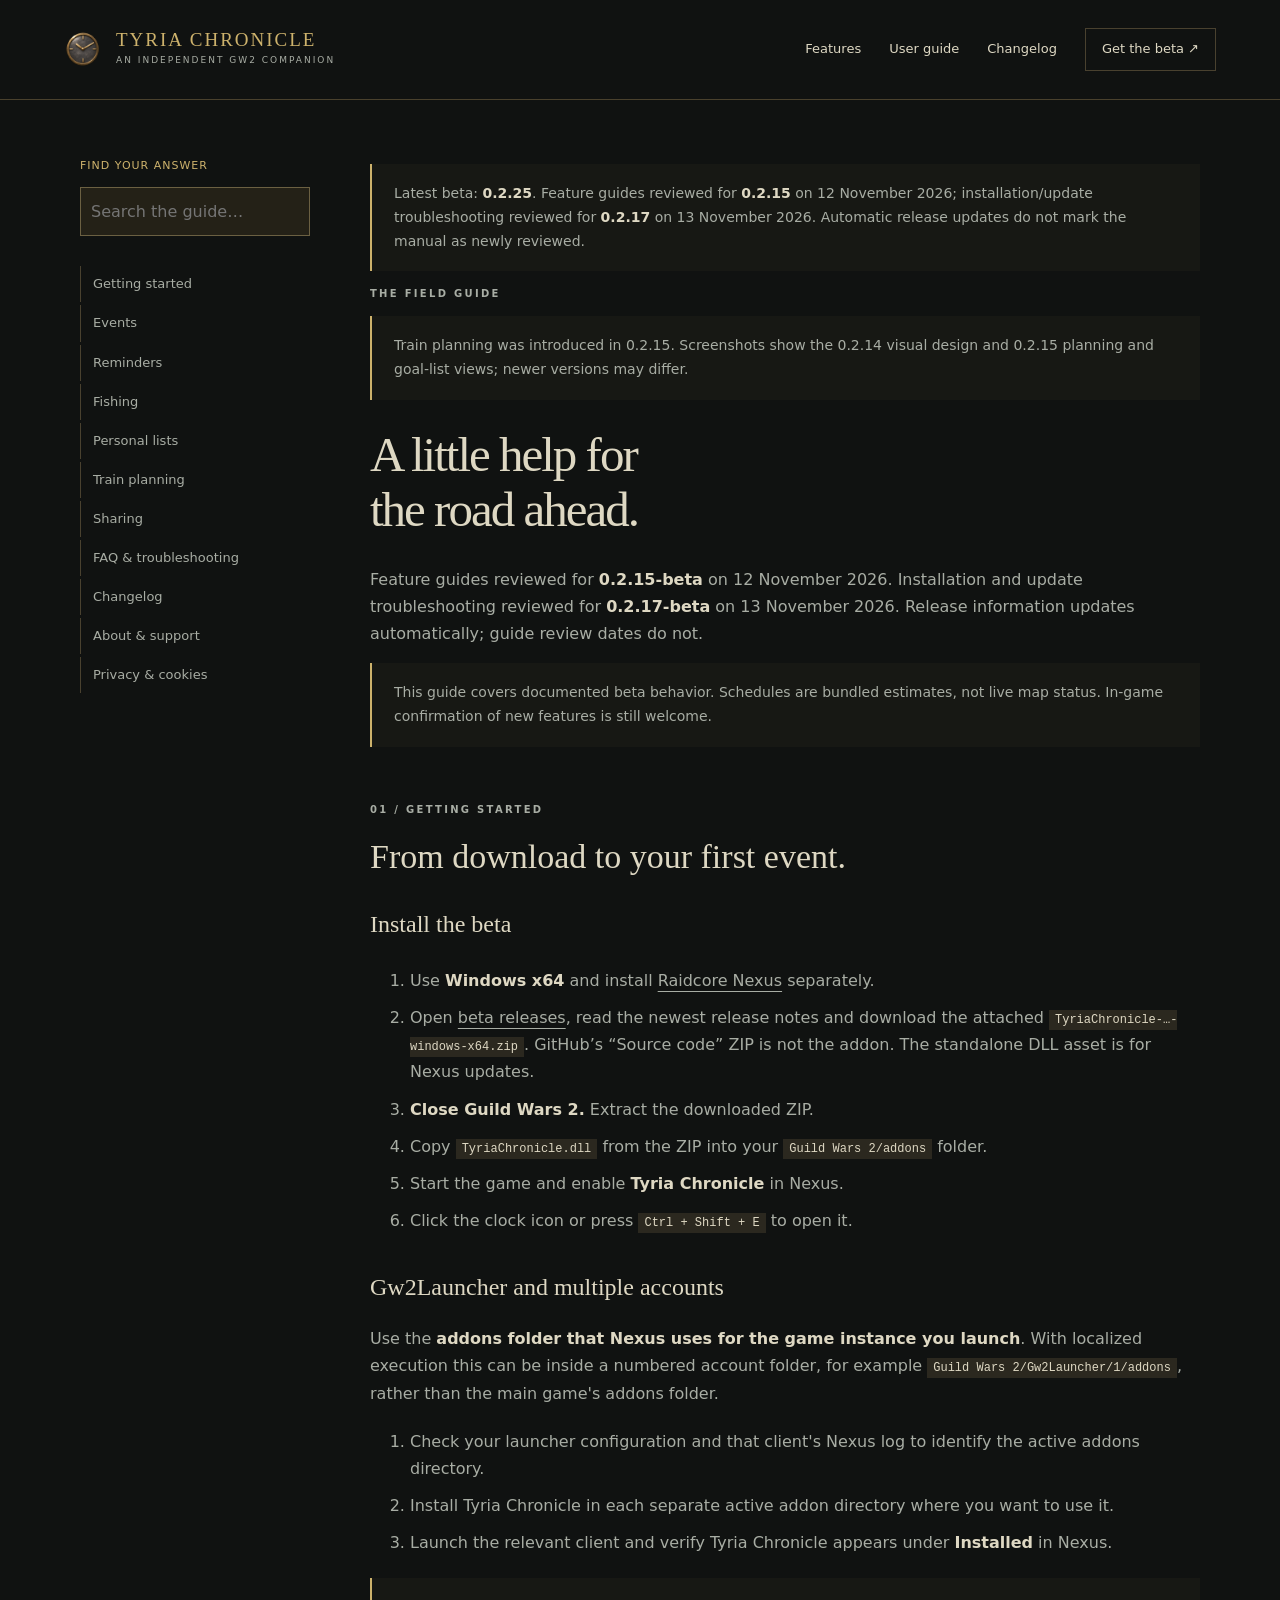
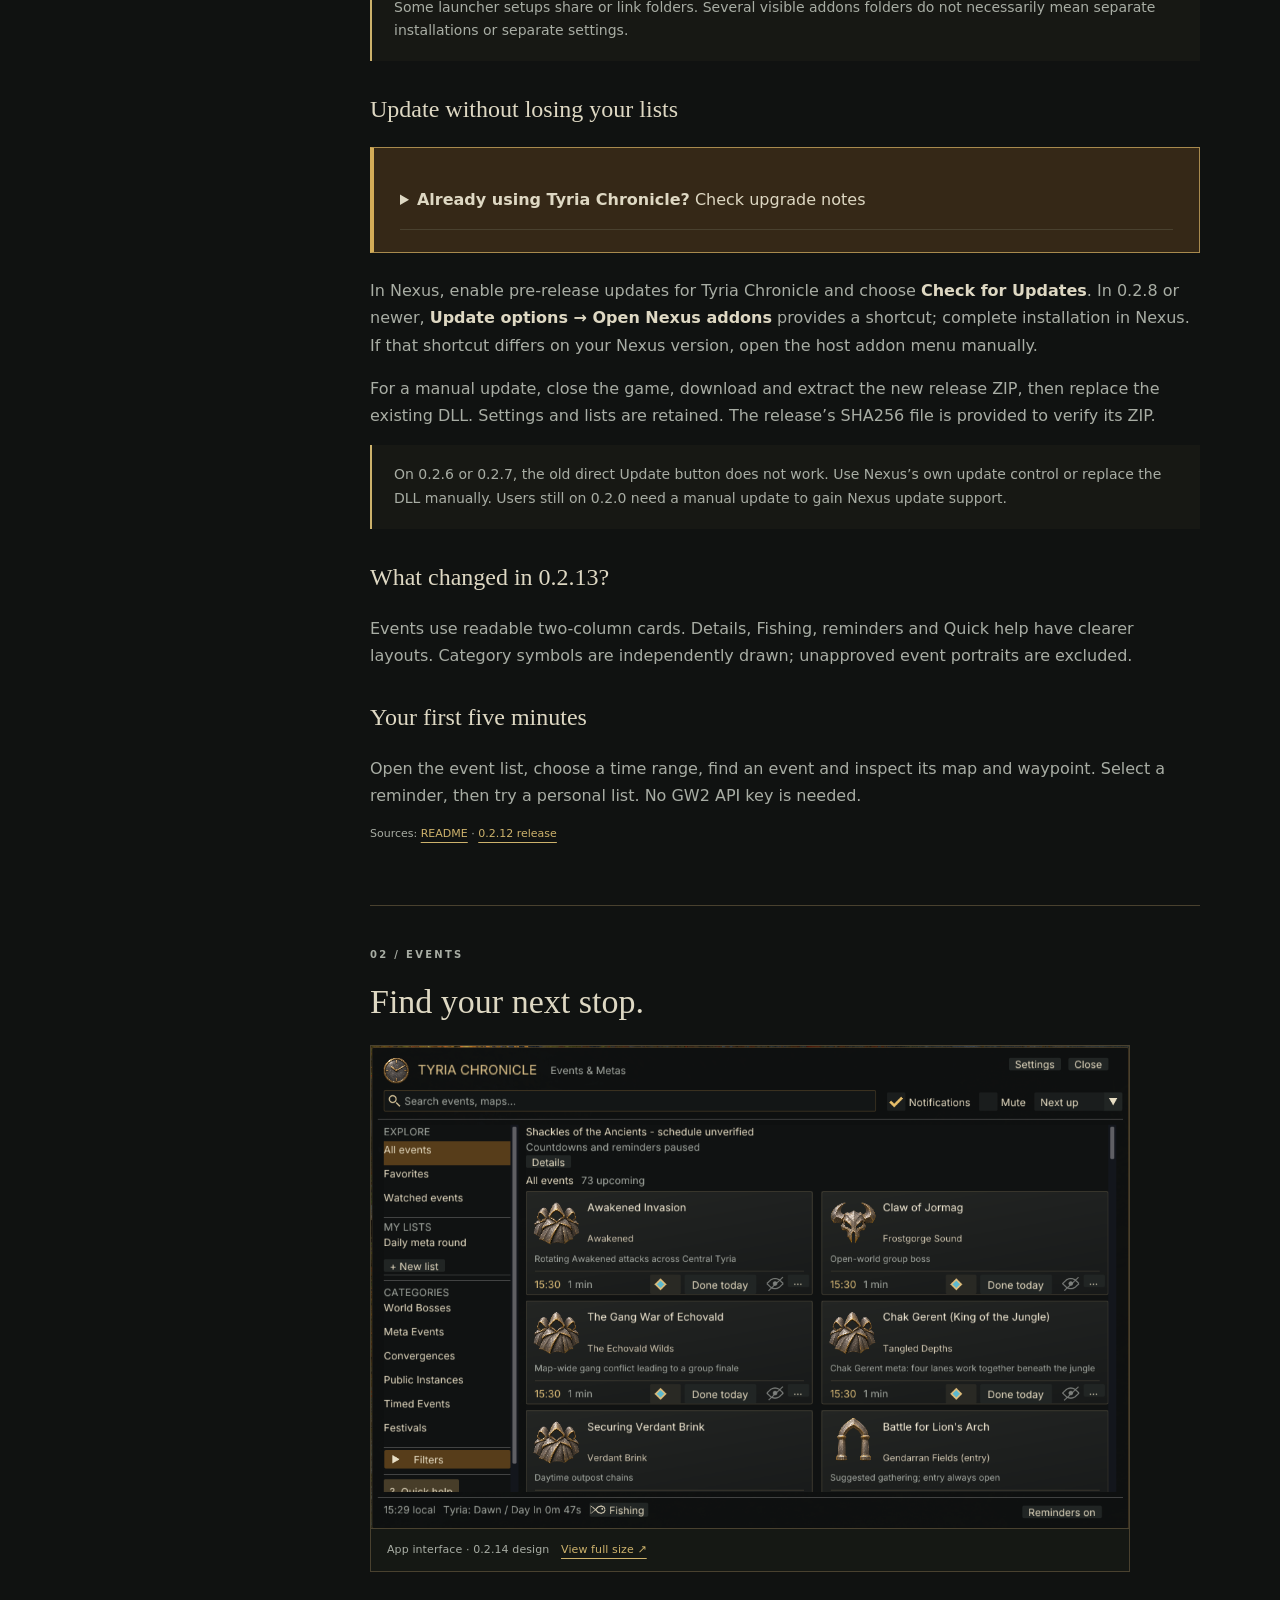
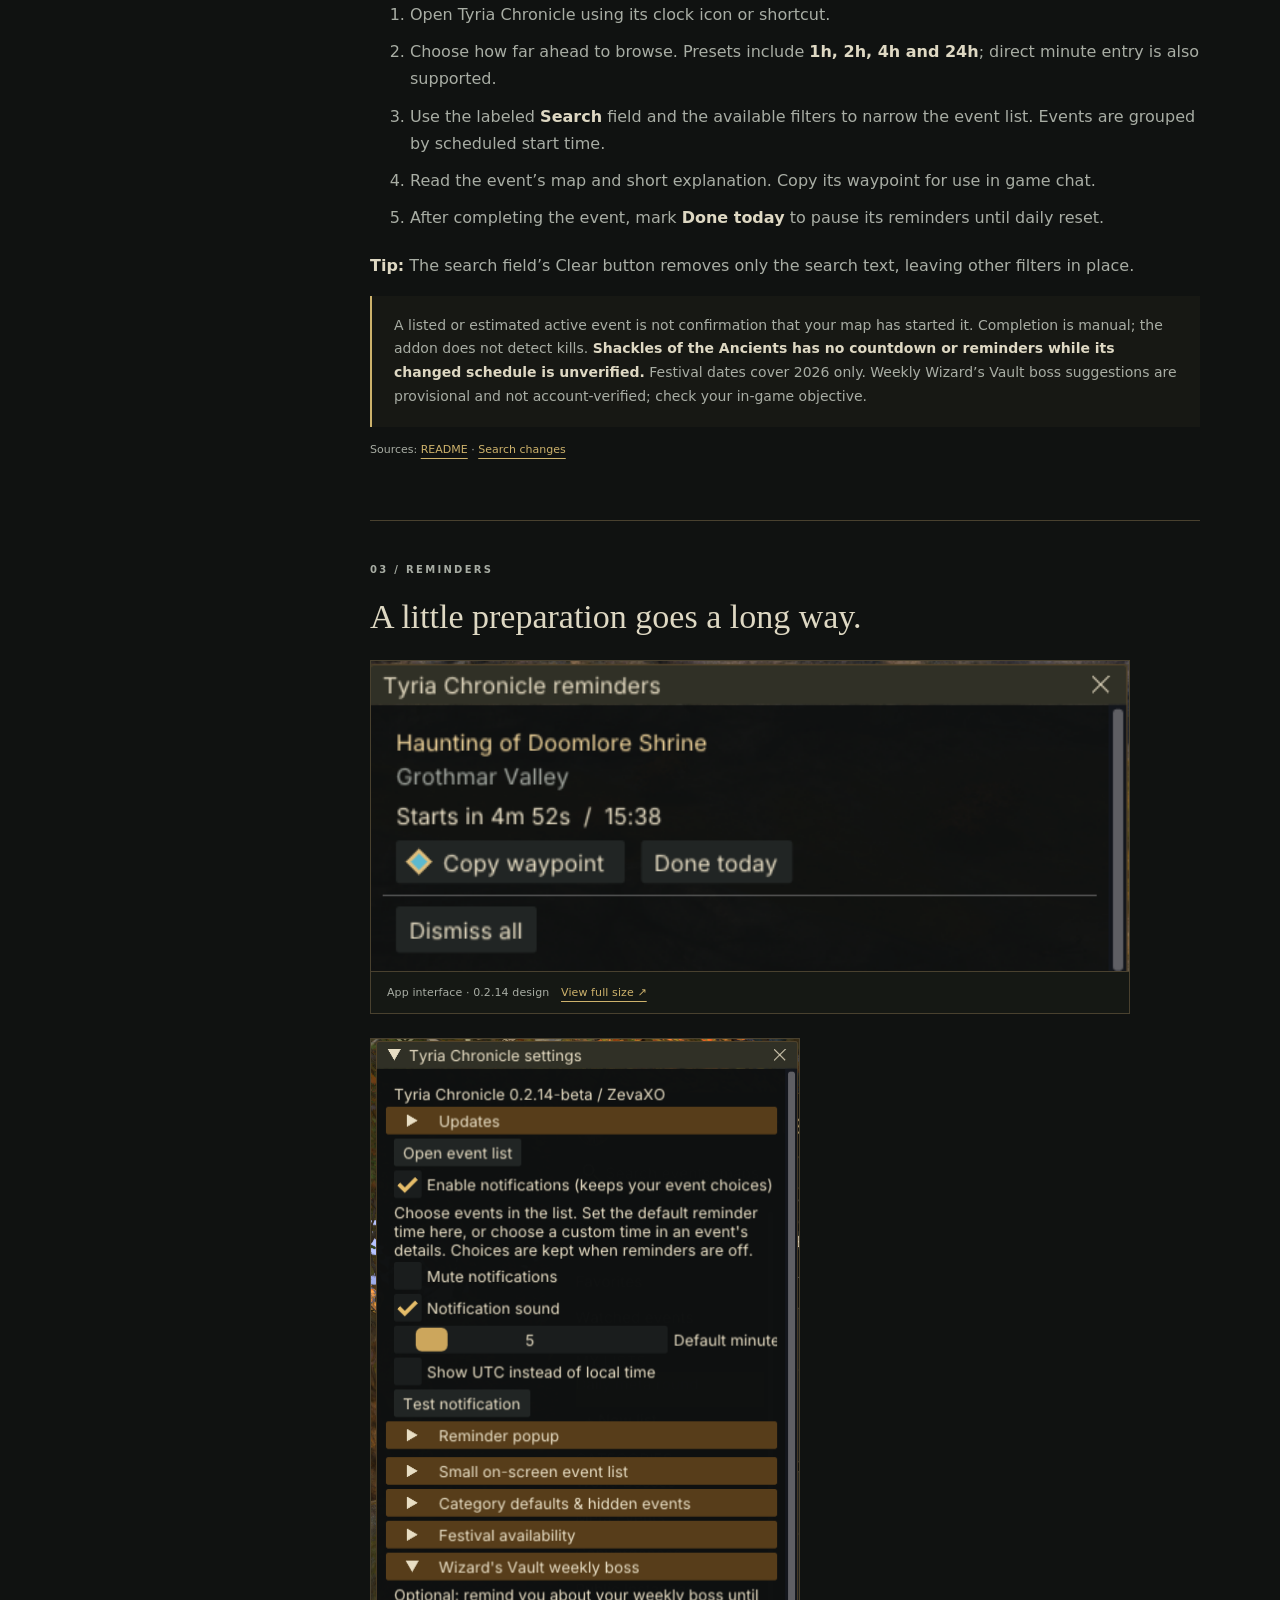
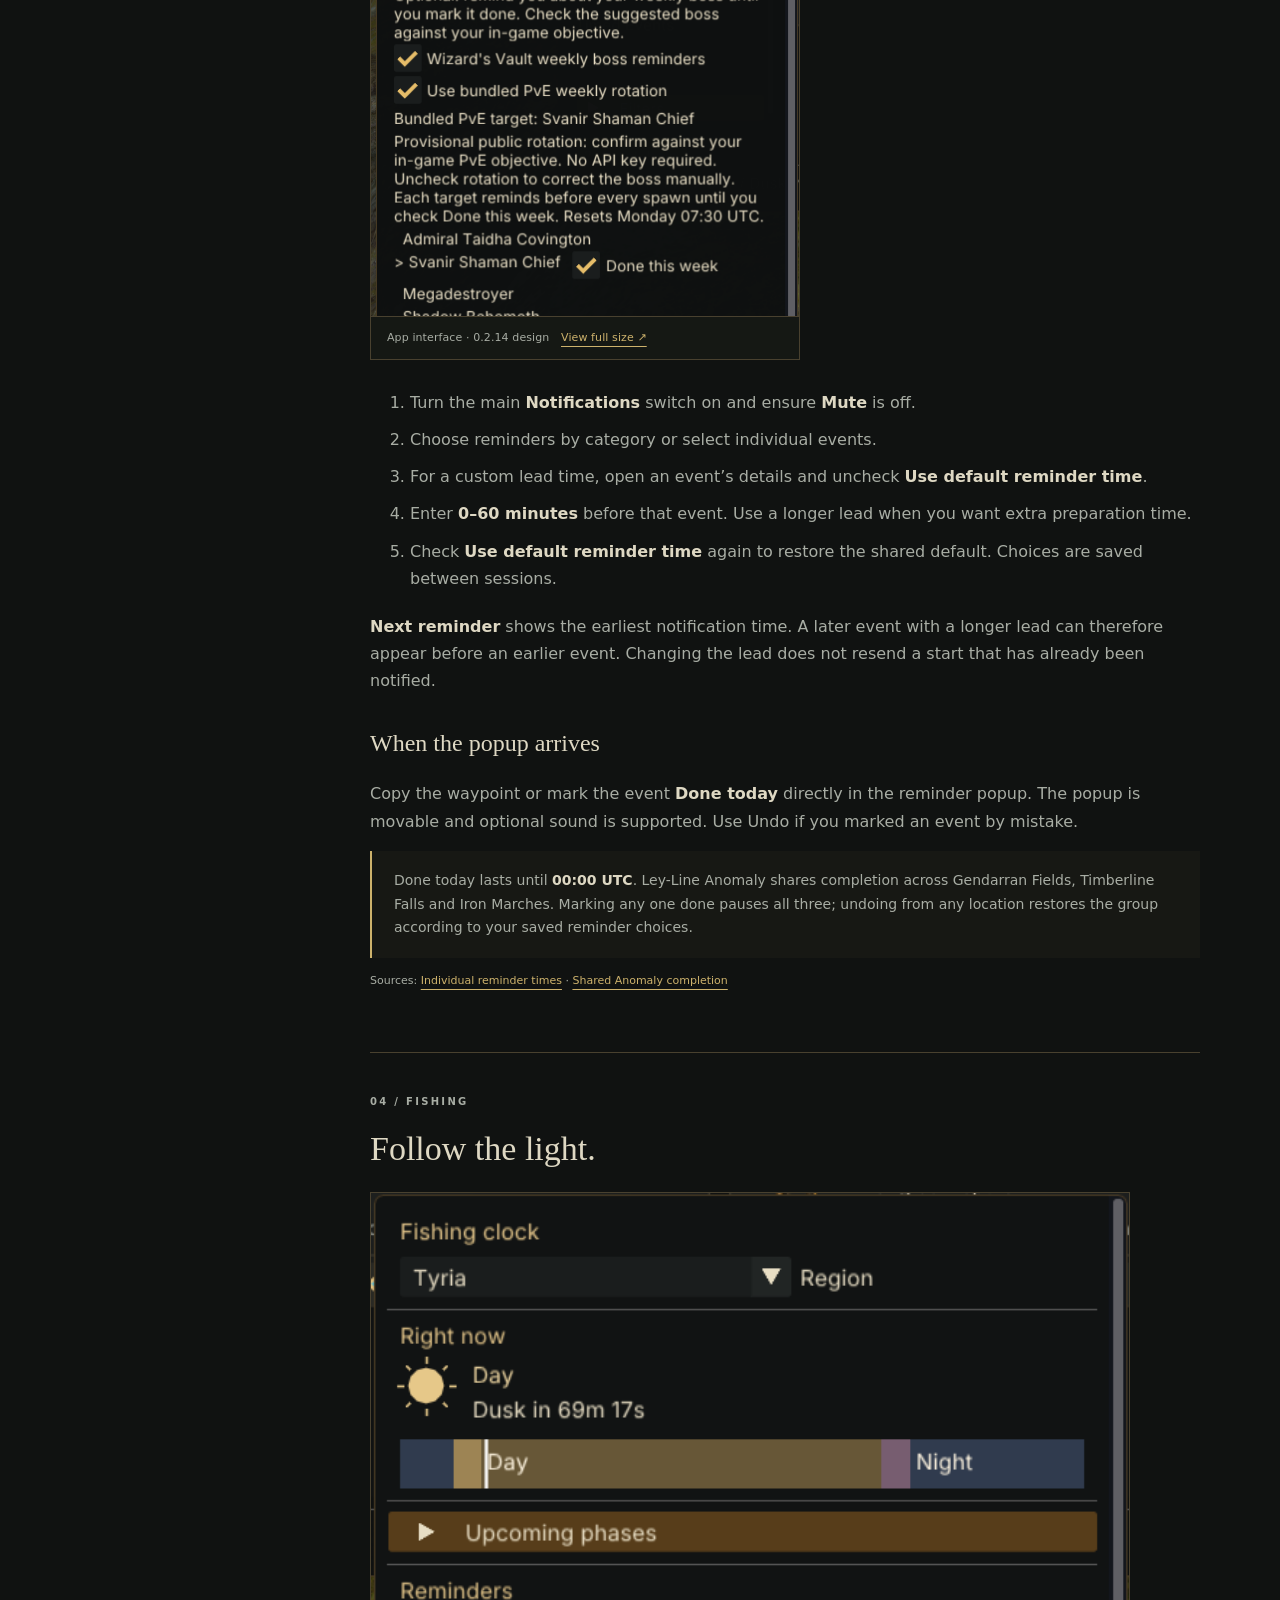
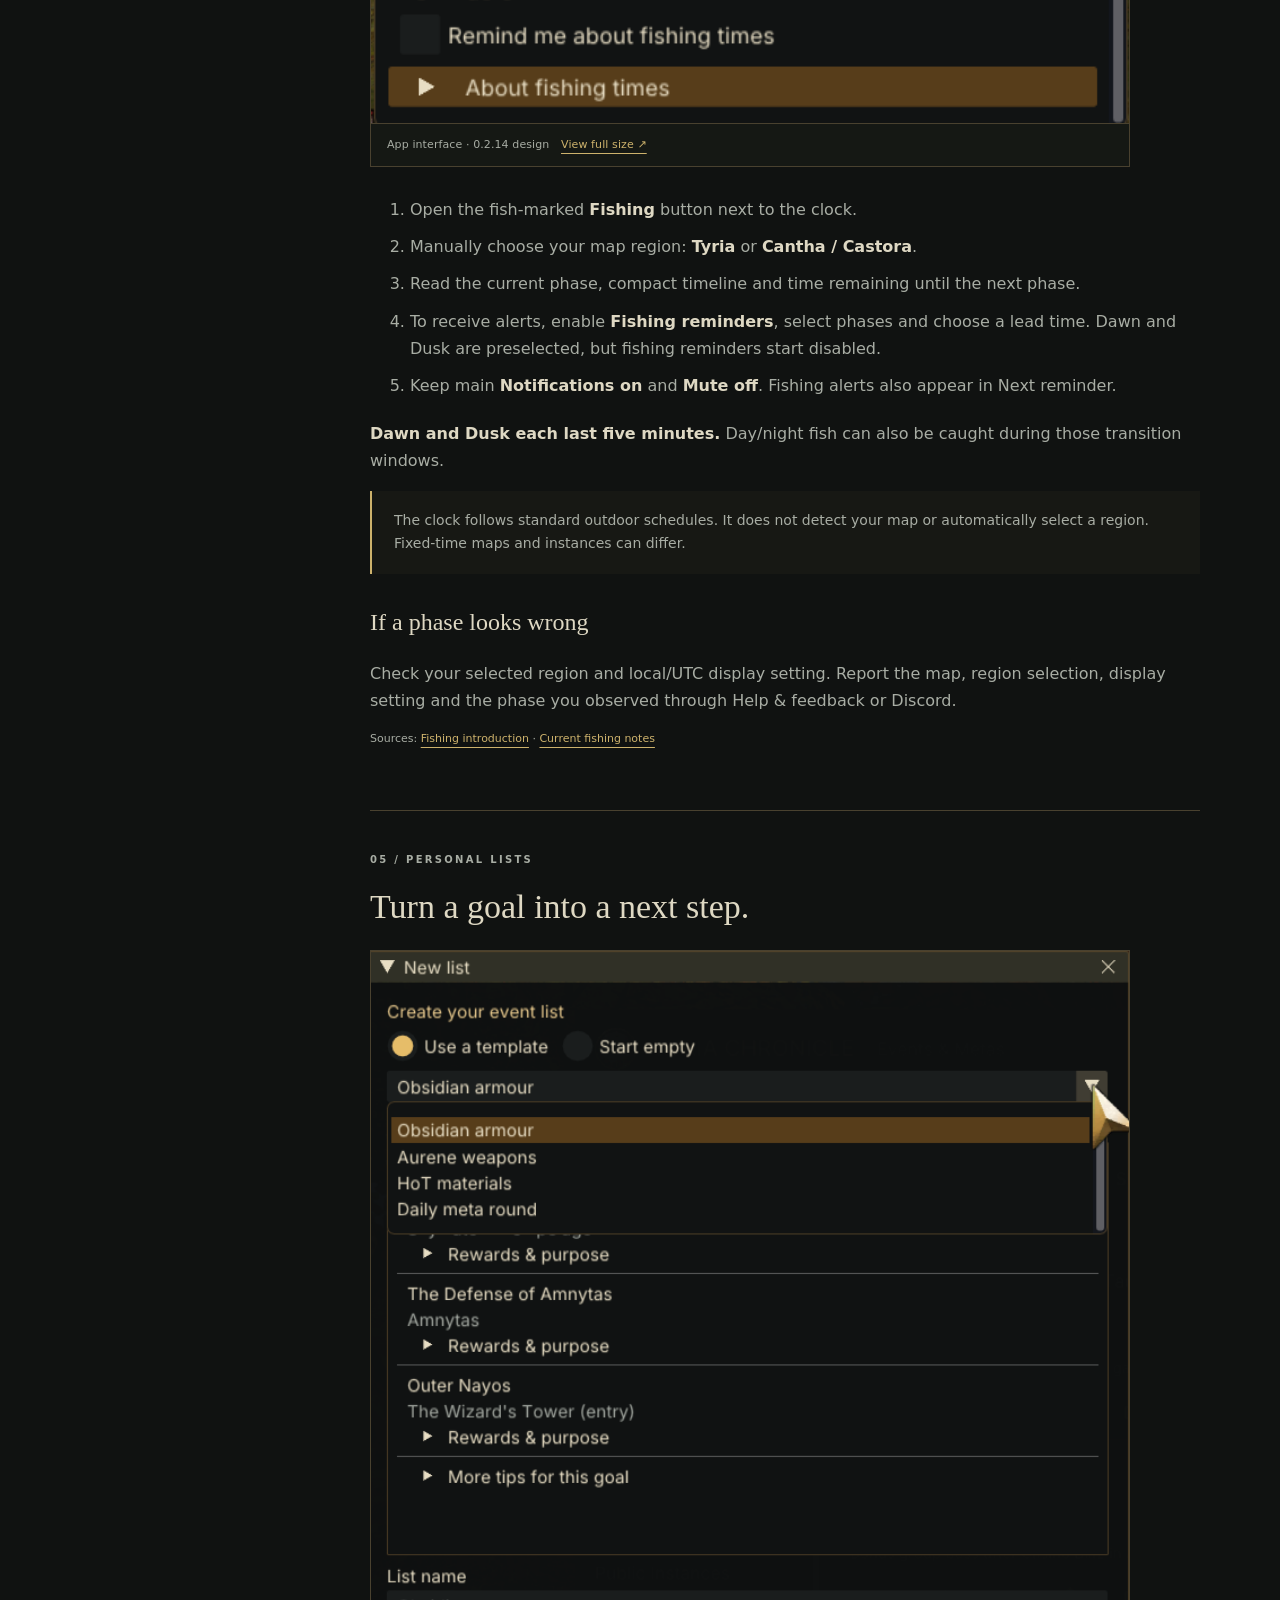
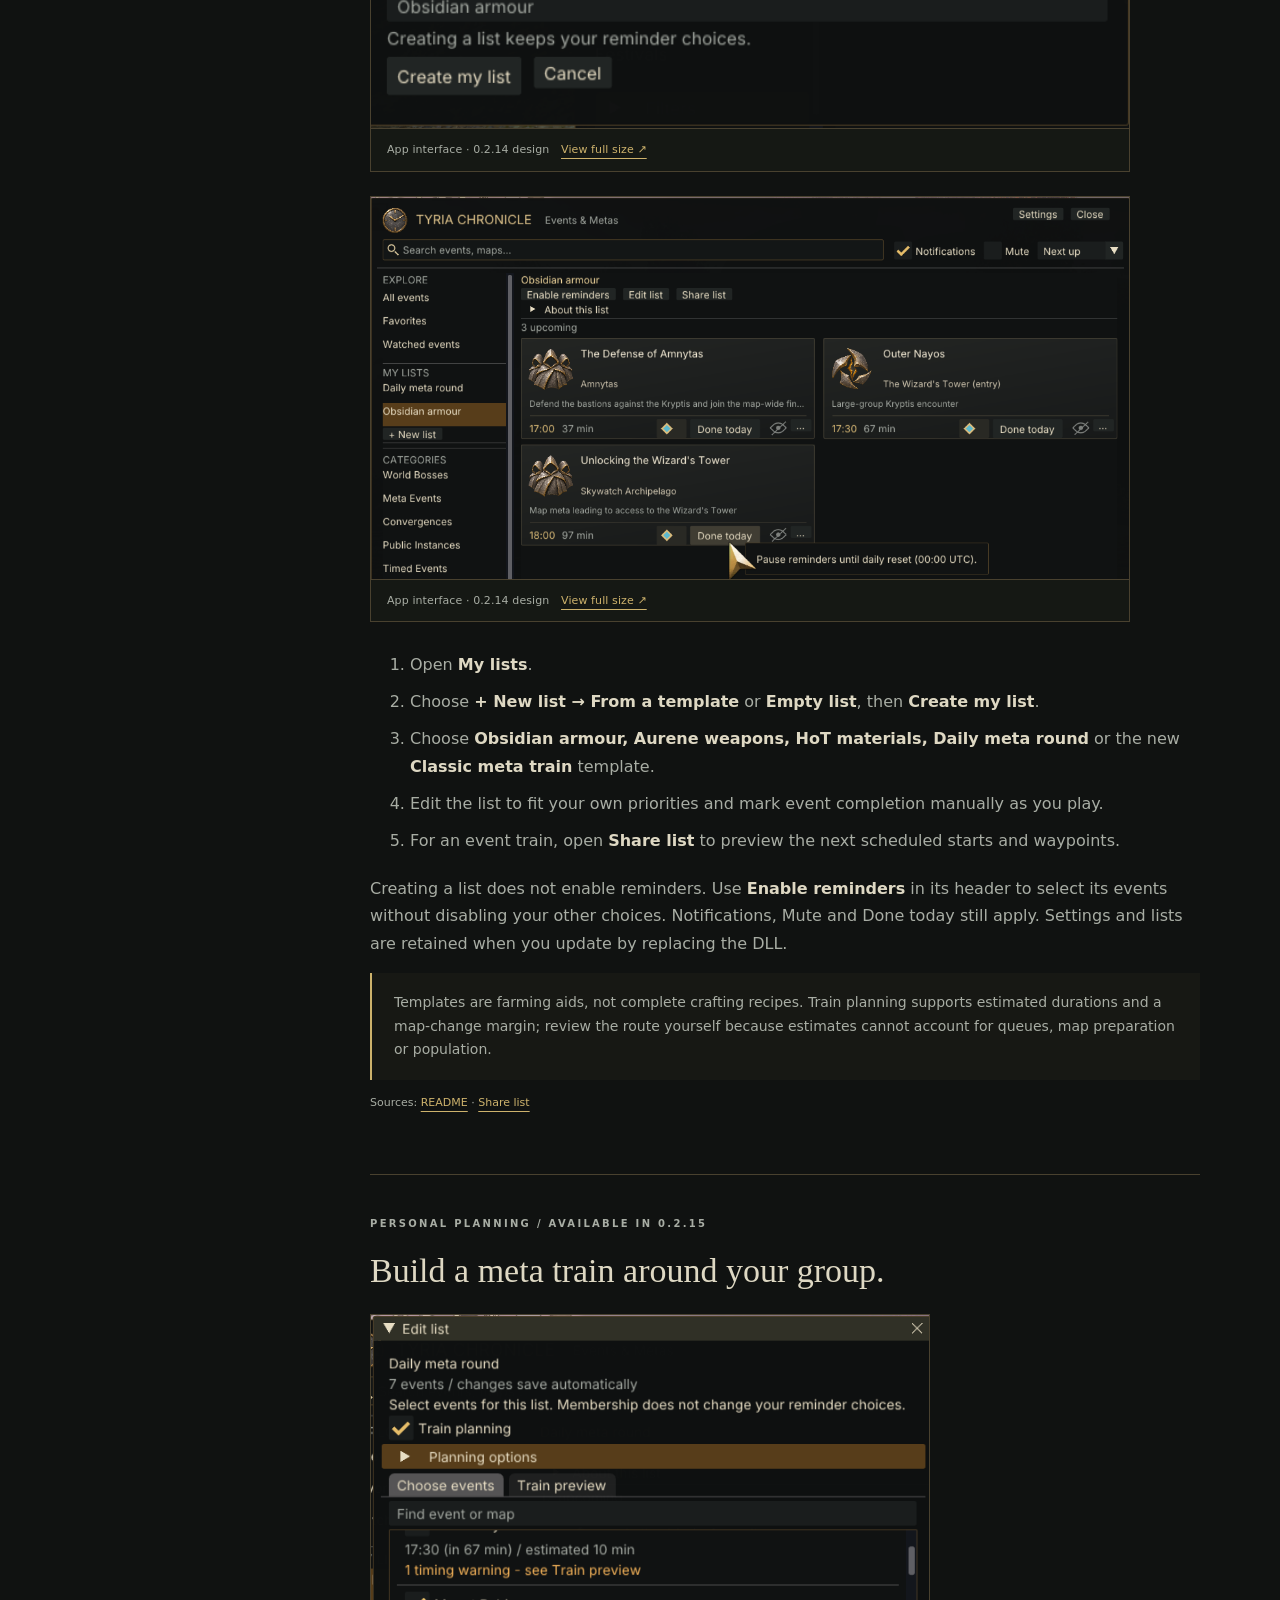
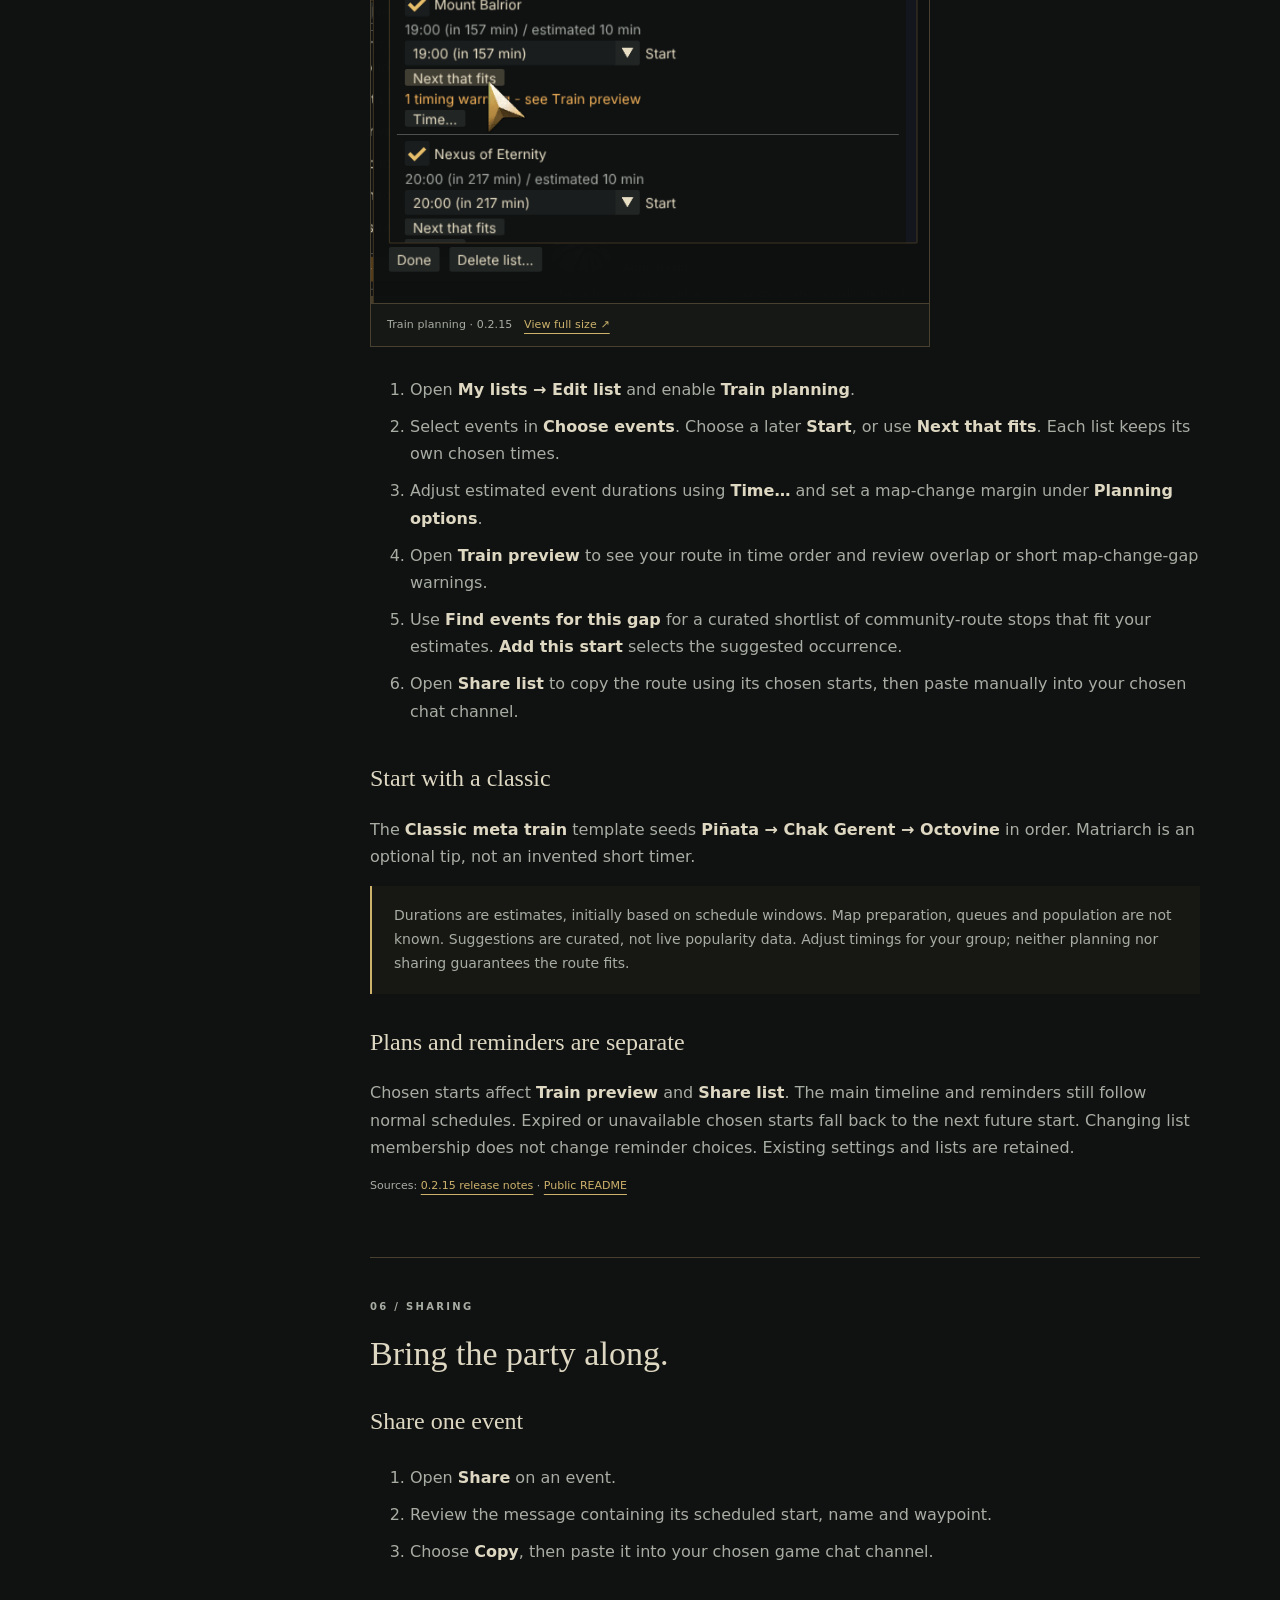
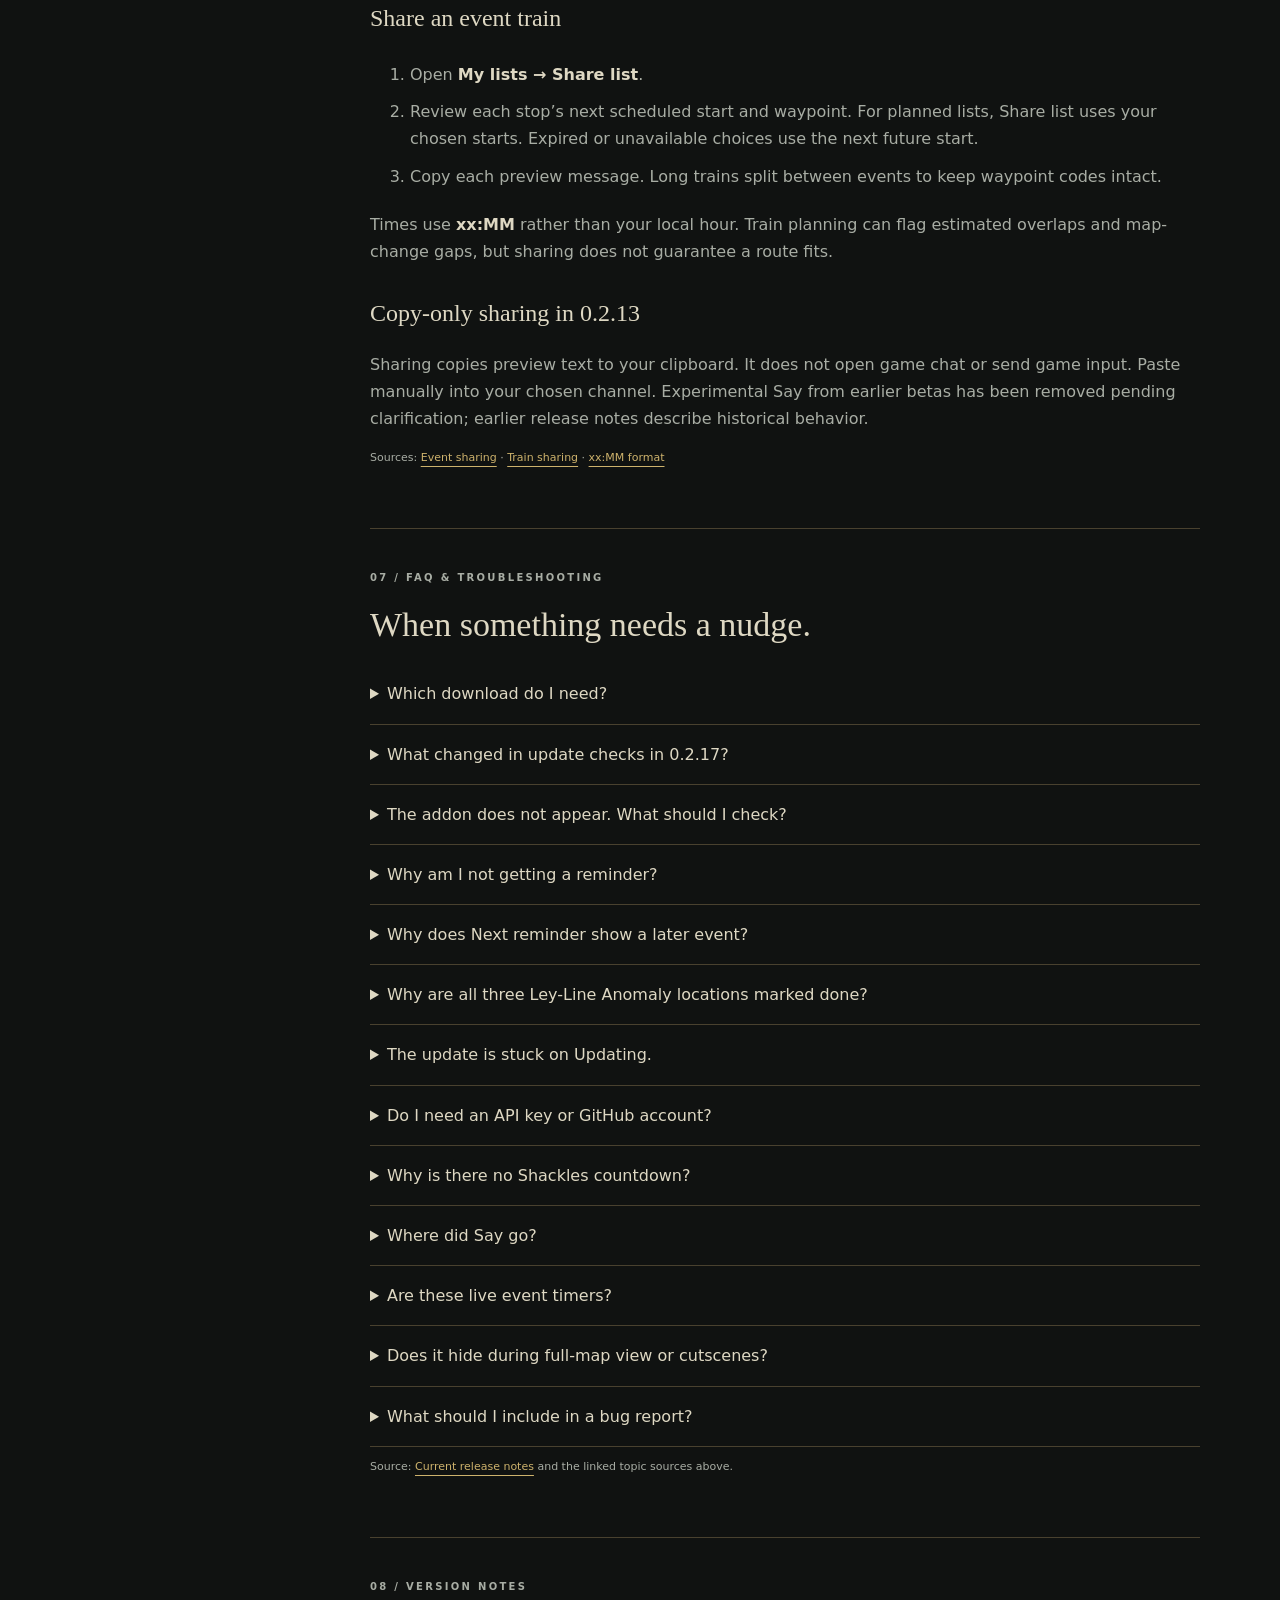
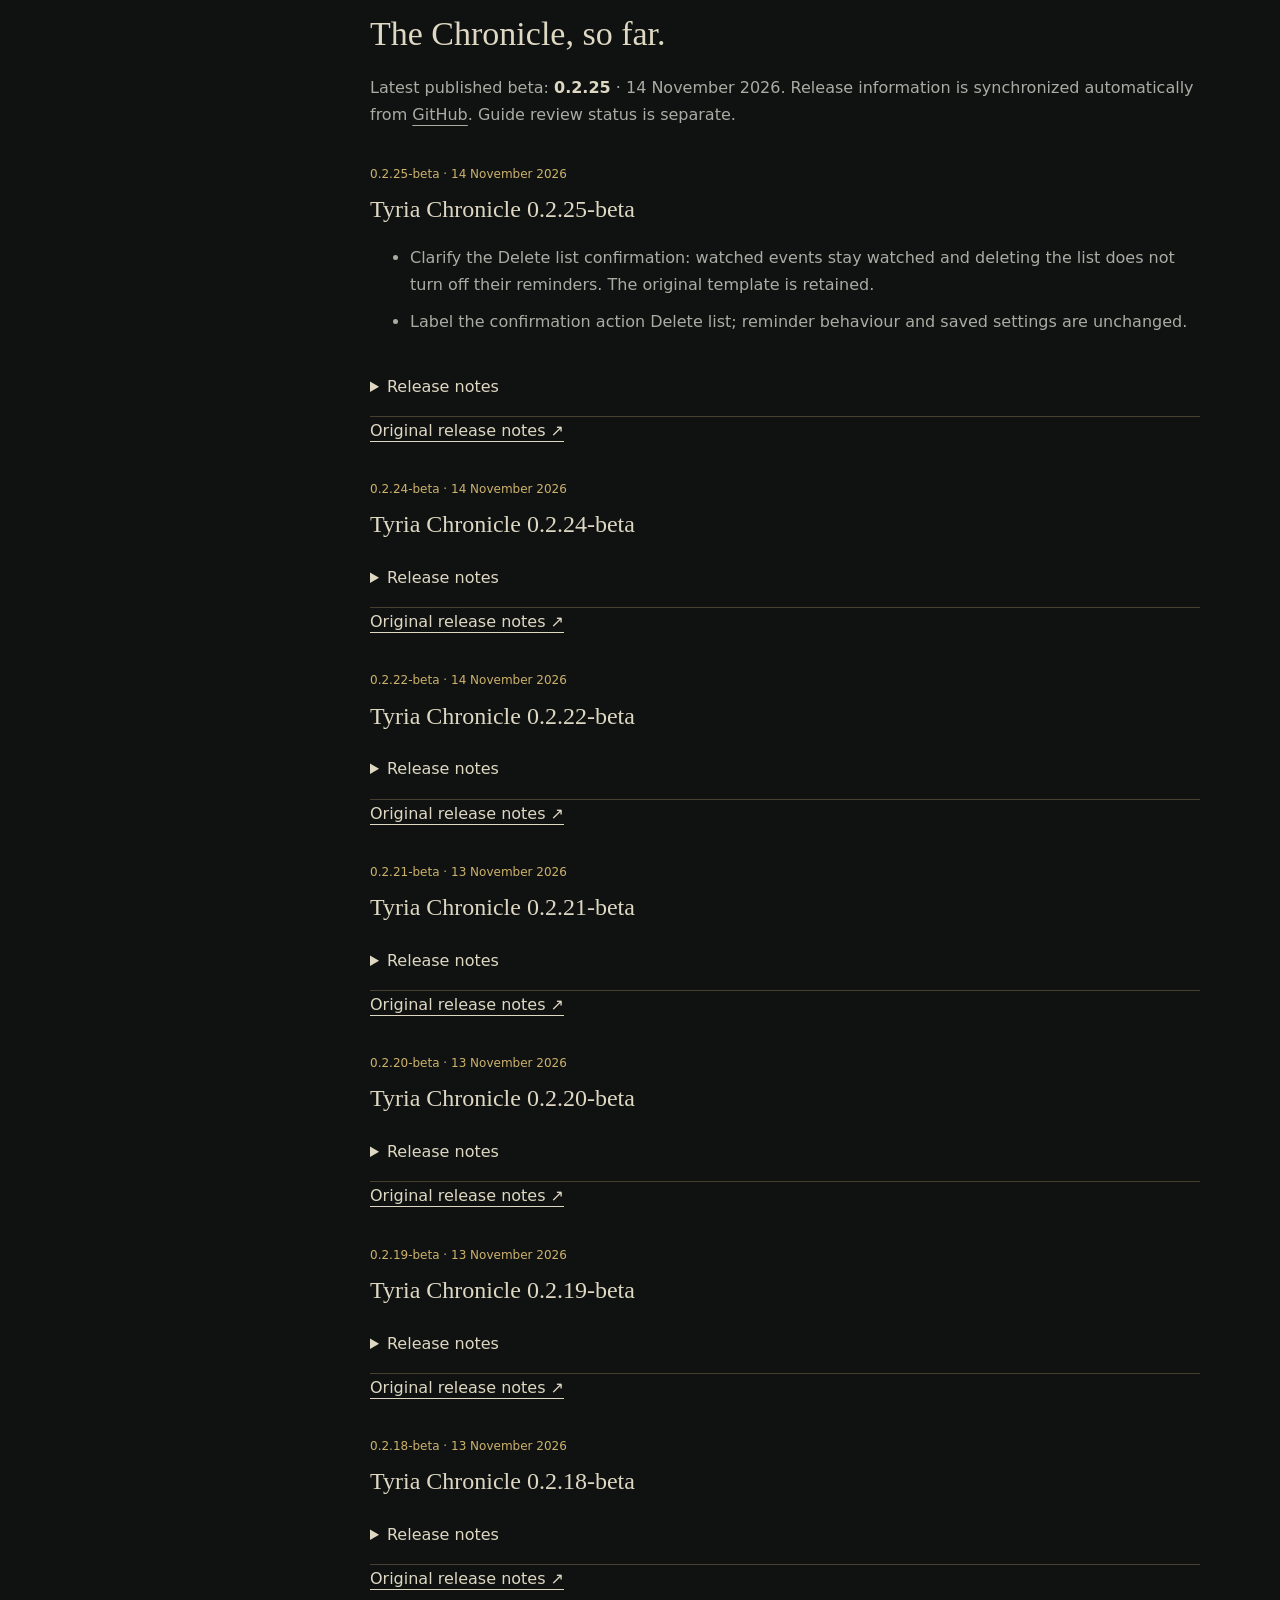
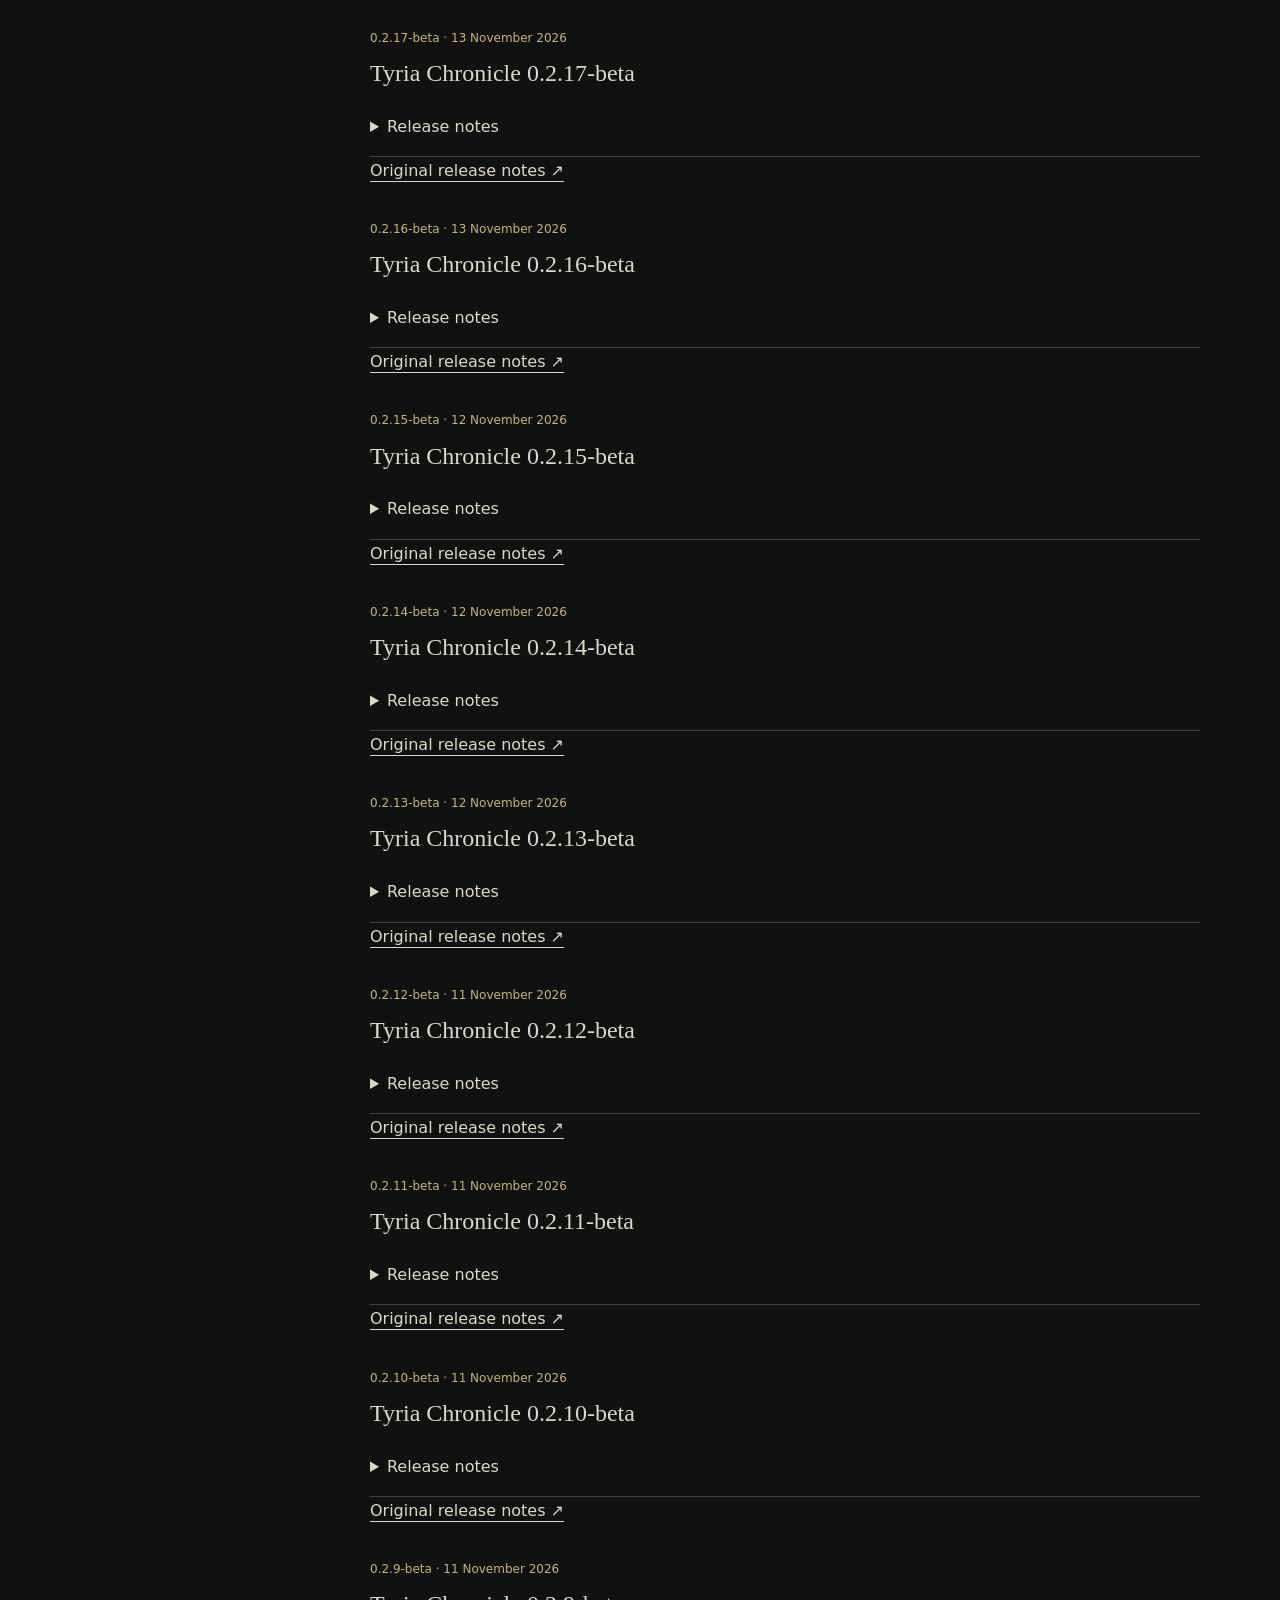
==== commit c853a766: "Synchronize published beta release information" ====
--- a/guide.html
+++ b/guide.html
@@ -1,10 +1,10 @@
 <!doctype html><html lang="en"><head><meta charset="utf-8"><meta name="viewport" content="width=device-width,initial-scale=1"><meta name="description" content="Tyria Chronicle user manual: installation, events, individual reminders, fishing, personal lists, sharing and troubleshooting."><title>User guide — Tyria Chronicle</title><link rel="icon" href="images/web-header-clock-v1.png"><link rel="stylesheet" href="styles.css"><script src="app.js" defer></script><script type="module" src="release-live.mjs"></script></head><body><a class="skip" href="#main">Skip to content</a><header><a class="brand" href="index.html"><img src="images/web-header-clock-v1.png" width="38" height="38" alt=""><span>TYRIA CHRONICLE<small>AN INDEPENDENT GW2 COMPANION</small></span></a><nav aria-label="Main navigation"><a href="index.html#features">Features</a><a href="guide.html" aria-current="page">User guide</a><a href="#changelog">Changelog</a><a class="nav-download" href="index.html#download">Get the beta ↗</a></nav></header><main id="main" class="guide-layout"><aside class="sidebar"><label for="guide-search">FIND YOUR ANSWER</label><input id="guide-search" type="search" placeholder="Search the guide…"><p id="search-status" role="status" aria-live="polite"></p><nav aria-label="Guide topics"><a href="#start">Getting started</a><a href="#events">Events</a><a href="#reminders">Reminders</a><a href="#fishing">Fishing</a><a href="#lists">Personal lists</a><a href="#train-planning">Train planning</a><a href="#sharing">Sharing</a><a href="#faq">FAQ & troubleshooting</a><a href="#changelog">Changelog</a><a href="#about">About & support</a><a href="#privacy">Privacy & cookies</a></nav></aside><div class="guide-content"><!-- release:guide-status:start -->
-<p class="note">Latest beta: <strong>0.2.24</strong>. Feature guides reviewed for <strong>0.2.15</strong> on 12 November 2026; installation/update troubleshooting reviewed for <strong>0.2.17</strong> on 13 November 2026. Automatic release updates do not mark the manual as newly reviewed.</p>
+<p class="note">Latest beta: <strong>0.2.25</strong>. Feature guides reviewed for <strong>0.2.15</strong> on 12 November 2026; installation/update troubleshooting reviewed for <strong>0.2.17</strong> on 13 November 2026. Automatic release updates do not mark the manual as newly reviewed.</p>
 <!-- release:guide-status:end --><p class="eyebrow">THE FIELD GUIDE</p><p class="note">Train planning was introduced in 0.2.15. Screenshots show the 0.2.14 visual design and 0.2.15 planning and goal-list views; newer versions may differ.</p><h1>A little help for<br>the road ahead.</h1><p>Feature guides reviewed for <strong>0.2.15-beta</strong> on 12 November 2026. Installation and update troubleshooting reviewed for <strong>0.2.17-beta</strong> on 13 November 2026. Release information updates automatically; guide review dates do not.</p><p class="note">This guide covers documented beta behavior. Schedules are bundled estimates, not live map status. In-game confirmation of new features is still welcome.</p>
 <article id="start"><p class="number">01 / GETTING STARTED</p><h2>From download to your first event.</h2><h3>Install the beta</h3><ol><li>Use <strong>Windows x64</strong> and install <a href="https://raidcore.gg/gw2/nexus">Raidcore Nexus</a> separately.</li><li>Open <a href="https://github.com/ZevaXO/TyriaChronicle-beta/releases">beta releases</a>, read the newest release notes and download the attached <code>TyriaChronicle-…-windows-x64.zip</code>. GitHub’s “Source code” ZIP is not the addon. The standalone DLL asset is for Nexus updates.</li><li><strong>Close Guild Wars 2.</strong> Extract the downloaded ZIP.</li><li>Copy <code>TyriaChronicle.dll</code> from the ZIP into your <code>Guild Wars 2/addons</code> folder.</li><li>Start the game and enable <strong>Tyria Chronicle</strong> in Nexus.</li><li>Click the clock icon or press <kbd>Ctrl + Shift + E</kbd> to open it.</li></ol><h3 id="gw2launcher">Gw2Launcher and multiple accounts</h3><p>Use the <strong>addons folder that Nexus uses for the game instance you launch</strong>. With localized execution this can be inside a numbered account folder, for example <code>Guild Wars 2/Gw2Launcher/1/addons</code>, rather than the main game's addons folder.</p><ol><li>Check your launcher configuration and that client's Nexus log to identify the active addons directory.</li><li>Install Tyria Chronicle in each separate active addon directory where you want to use it.</li><li>Launch the relevant client and verify Tyria Chronicle appears under <strong>Installed</strong> in Nexus.</li></ol><p class="note">Some launcher setups share or link folders. Several visible addons folders do not necessarily mean separate installations or separate settings.</p><h3>Update without losing your lists</h3><!-- release:warning:start -->
-<aside class="release-alert" aria-label="Existing user upgrade notes"><details><summary><strong>Already using Tyria Chronicle?</strong> Check upgrade notes</summary><p>Installing for the first time? Use the latest beta download and follow the installation guide. These notes apply to existing installations.</p><h2>Important release information · 0.2.24</h2><p style="white-space:pre-line">If you use 0.2.15–0.2.22, close GW2 and install the ZIP manually. Earlier versions can crash or hang while unloading, including from Nexus Configure. Installing the replacement cannot repair the old module while it unloads. Replace only TyriaChronicle.dll and keep your settings folder.
-
-0.2.23 was a local test build. Normal startup with that fixed build was confirmed by the project owner. A live update from the fixed build with Configure open still needs in-game verification; mock-host tests do not establish safety for every Nexus/addon combination.</p><a href="https://github.com/ZevaXO/TyriaChronicle-beta/releases/tag/v0.2.24">Read the upgrade notes ↗</a><h2>Important upgrade from 0.2.15 / 0.2.16</h2><p style="white-space:pre-line">Close Guild Wars 2 and install the latest beta ZIP manually. Those older DLLs can crash while unloading during a live update. Replace only TyriaChronicle.dll and keep your settings folder.</p><a href="https://github.com/ZevaXO/TyriaChronicle-beta/releases/tag/v0.2.17">Read the upgrade notes ↗</a></details></aside>
+<aside class="release-alert" aria-label="Existing user upgrade notes"><details><summary><strong>Already using Tyria Chronicle?</strong> Check upgrade notes</summary><p>Installing for the first time? Use the latest beta download and follow the installation guide. These notes apply to existing installations.</p><h2>Important release information · 0.2.25</h2><p style="white-space:pre-line">If you use 0.2.15–0.2.22, close GW2 and install the ZIP manually. Earlier versions can crash or hang while unloading, including from Nexus Configure. Installing the replacement cannot repair the old module while it unloads. Replace only TyriaChronicle.dll and keep your settings folder.
+
+0.2.23 was a local test build. Normal startup with that fixed build was confirmed by the project owner. A live update from the fixed build with Configure open still needs in-game verification; mock-host tests do not establish safety for every Nexus/addon combination.</p><a href="https://github.com/ZevaXO/TyriaChronicle-beta/releases/tag/v0.2.25">Read the upgrade notes ↗</a><h2>Important upgrade from 0.2.15 / 0.2.16</h2><p style="white-space:pre-line">Close Guild Wars 2 and install the latest beta ZIP manually. Those older DLLs can crash while unloading during a live update. Replace only TyriaChronicle.dll and keep your settings folder.</p><a href="https://github.com/ZevaXO/TyriaChronicle-beta/releases/tag/v0.2.17">Read the upgrade notes ↗</a></details></aside>
 <!-- release:warning:end --><p>In Nexus, enable pre-release updates for Tyria Chronicle and choose <strong>Check for Updates</strong>. In 0.2.8 or newer, <strong>Update options → Open Nexus addons</strong> provides a shortcut; complete installation in Nexus. If that shortcut differs on your Nexus version, open the host addon menu manually.</p><p>For a manual update, close the game, download and extract the new release ZIP, then replace the existing DLL. Settings and lists are retained. The release’s SHA256 file is provided to verify its ZIP.</p><p class="note">On 0.2.6 or 0.2.7, the old direct Update button does not work. Use Nexus’s own update control or replace the DLL manually. Users still on 0.2.0 need a manual update to gain Nexus update support.</p><h3>What changed in 0.2.13?</h3><p>Events use readable two-column cards. Details, Fishing, reminders and Quick help have clearer layouts. Category symbols are independently drawn; unapproved event portraits are excluded.</p><h3>Your first five minutes</h3><p>Open the event list, choose a time range, find an event and inspect its map and waypoint. Select a reminder, then try a personal list. No GW2 API key is needed.</p><p class="source">Sources: <a href="https://github.com/ZevaXO/TyriaChronicle-beta/blob/main/README.md">README</a> · <a href="https://github.com/ZevaXO/TyriaChronicle-beta/releases/tag/v0.2.12">0.2.12 release</a></p></article>
 <article id="events"><p class="number">02 / EVENTS</p><h2>Find your next stop.</h2><figure class="app-shot "><a href="images/events.png" target="_blank" rel="noopener"><img src="images/events.png" alt="Upcoming two-column Events interface with category navigation and waypoint controls" loading="lazy" decoding="async"></a><figcaption>App interface · 0.2.14 design <a href="images/events.png" target="_blank" rel="noopener">View full size ↗</a></figcaption></figure><ol><li>Open Tyria Chronicle using its clock icon or shortcut.</li><li>Choose how far ahead to browse. Presets include <strong>1h, 2h, 4h and 24h</strong>; direct minute entry is also supported.</li><li>Use the labeled <strong>Search</strong> field and the available filters to narrow the event list. Events are grouped by scheduled start time.</li><li>Read the event’s map and short explanation. Copy its waypoint for use in game chat.</li><li>After completing the event, mark <strong>Done today</strong> to pause its reminders until daily reset.</li></ol><p><strong>Tip:</strong> The search field’s Clear button removes only the search text, leaving other filters in place.</p><p class="note">A listed or estimated active event is not confirmation that your map has started it. Completion is manual; the addon does not detect kills. <strong>Shackles of the Ancients has no countdown or reminders while its changed schedule is unverified.</strong> Festival dates cover 2026 only. Weekly Wizard’s Vault boss suggestions are provisional and not account-verified; check your in-game objective.</p><p class="source">Sources: <a href="https://github.com/ZevaXO/TyriaChronicle-beta/blob/main/README.md">README</a> · <a href="https://github.com/ZevaXO/TyriaChronicle-beta/releases/tag/v0.2.11">Search changes</a></p></article>
 <article id="reminders"><p class="number">03 / REMINDERS</p><h2>A little preparation goes a long way.</h2><figure class="app-shot "><a href="images/reminders.png" target="_blank" rel="noopener"><img src="images/reminders.png" alt="Reminder popup showing Copy waypoint and Done today" loading="lazy" decoding="async"></a><figcaption>App interface · 0.2.14 design <a href="images/reminders.png" target="_blank" rel="noopener">View full size ↗</a></figcaption></figure><figure class="app-shot settings-shot"><a href="images/settings.png" target="_blank" rel="noopener"><img src="images/settings.png" alt="Settings preview with notification choices, default reminder time and weekly boss options" loading="lazy" decoding="async"></a><figcaption>App interface · 0.2.14 design <a href="images/settings.png" target="_blank" rel="noopener">View full size ↗</a></figcaption></figure><ol><li>Turn the main <strong>Notifications</strong> switch on and ensure <strong>Mute</strong> is off.</li><li>Choose reminders by category or select individual events.</li><li>For a custom lead time, open an event’s details and uncheck <strong>Use default reminder time</strong>.</li><li>Enter <strong>0–60 minutes</strong> before that event. Use a longer lead when you want extra preparation time.</li><li>Check <strong>Use default reminder time</strong> again to restore the shared default. Choices are saved between sessions.</li></ol><p><strong>Next reminder</strong> shows the earliest notification time. A later event with a longer lead can therefore appear before an earlier event. Changing the lead does not resend a start that has already been notified.</p><h3>When the popup arrives</h3><p>Copy the waypoint or mark the event <strong>Done today</strong> directly in the reminder popup. The popup is movable and optional sound is supported. Use Undo if you marked an event by mistake.</p><p class="note">Done today lasts until <strong>00:00 UTC</strong>. Ley-Line Anomaly shares completion across Gendarran Fields, Timberline Falls and Iron Marches. Marking any one done pauses all three; undoing from any location restores the group according to your saved reminder choices.</p><p class="source">Sources: <a href="https://github.com/ZevaXO/TyriaChronicle-beta/releases/tag/v0.2.12">Individual reminder times</a> · <a href="https://github.com/ZevaXO/TyriaChronicle-beta/releases/tag/v0.2.7">Shared Anomaly completion</a></p></article>
@@ -13,7 +13,43 @@
 <article id="train-planning"><p class="number">PERSONAL PLANNING / AVAILABLE IN 0.2.15</p><h2>Build a meta train around your group.</h2><figure class="app-shot train-shot"><a href="images/train-planning-v15.png" target="_blank" rel="noopener"><img src="images/train-planning-v15.png" width="627" height="661" alt="Train editor showing later start choices, Next that fits and timing warnings" loading="lazy" decoding="async"></a><figcaption>Train planning · 0.2.15 <a href="images/train-planning-v15.png" target="_blank" rel="noopener">View full size ↗</a></figcaption></figure><ol><li>Open <strong>My lists → Edit list</strong> and enable <strong>Train planning</strong>.</li><li>Select events in <strong>Choose events</strong>. Choose a later <strong>Start</strong>, or use <strong>Next that fits</strong>. Each list keeps its own chosen times.</li><li>Adjust estimated event durations using <strong>Time…</strong> and set a map-change margin under <strong>Planning options</strong>.</li><li>Open <strong>Train preview</strong> to see your route in time order and review overlap or short map-change-gap warnings.</li><li>Use <strong>Find events for this gap</strong> for a curated shortlist of community-route stops that fit your estimates. <strong>Add this start</strong> selects the suggested occurrence.</li><li>Open <strong>Share list</strong> to copy the route using its chosen starts, then paste manually into your chosen chat channel.</li></ol><h3>Start with a classic</h3><p>The <strong>Classic meta train</strong> template seeds <strong>Piñata → Chak Gerent → Octovine</strong> in order. Matriarch is an optional tip, not an invented short timer.</p><p class="note">Durations are estimates, initially based on schedule windows. Map preparation, queues and population are not known. Suggestions are curated, not live popularity data. Adjust timings for your group; neither planning nor sharing guarantees the route fits.</p><h3>Plans and reminders are separate</h3><p>Chosen starts affect <strong>Train preview</strong> and <strong>Share list</strong>. The main timeline and reminders still follow normal schedules. Expired or unavailable chosen starts fall back to the next future start. Changing list membership does not change reminder choices. Existing settings and lists are retained.</p><p class="source">Sources: <a href="https://github.com/ZevaXO/TyriaChronicle-beta/releases/tag/v0.2.15">0.2.15 release notes</a> · <a href="https://github.com/ZevaXO/TyriaChronicle-beta/blob/main/README.md">Public README</a></p></article><article id="sharing"><p class="number">06 / SHARING</p><h2>Bring the party along.</h2><h3>Share one event</h3><ol><li>Open <strong>Share</strong> on an event.</li><li>Review the message containing its scheduled start, name and waypoint.</li><li>Choose <strong>Copy</strong>, then paste it into your chosen game chat channel.</li></ol><h3>Share an event train</h3><ol><li>Open <strong>My lists → Share list</strong>.</li><li>Review each stop’s next scheduled start and waypoint. For planned lists, Share list uses your chosen starts. Expired or unavailable choices use the next future start.</li><li>Copy each preview message. Long trains split between events to keep waypoint codes intact.</li></ol><p>Times use <strong>xx:MM</strong> rather than your local hour. Train planning can flag estimated overlaps and map-change gaps, but sharing does not guarantee a route fits.</p><h3>Copy-only sharing in 0.2.13</h3><p>Sharing copies preview text to your clipboard. It does not open game chat or send game input. Paste manually into your chosen channel. Experimental Say from earlier betas has been removed pending clarification; earlier release notes describe historical behavior.</p><p class="source">Sources: <a href="https://github.com/ZevaXO/TyriaChronicle-beta/releases/tag/v0.2.5">Event sharing</a> · <a href="https://github.com/ZevaXO/TyriaChronicle-beta/releases/tag/v0.2.6">Train sharing</a> · <a href="https://github.com/ZevaXO/TyriaChronicle-beta/releases/tag/v0.2.9">xx:MM format</a></p></article>
 <article id="faq"><p class="number">07 / FAQ & TROUBLESHOOTING</p><h2>When something needs a nudge.</h2><details><summary>Which download do I need?</summary><p>The attached <code>TyriaChronicle-…-windows-x64.zip</code> on the newest beta release. Not the automatically generated Source code ZIP. Nexus is installed separately.</p></details><details><summary>What changed in update checks in 0.2.17?</summary><p>Manual checks during the 30-second cooldown queue with a countdown, then run without another click. A click during an active check uses the same request. Open Nexus addons and Download beta remain accessible if checking fails. Checking availability does not install an update.</p></details><details><summary>The addon does not appear. What should I check?</summary><p>Confirm Windows x64, Nexus installation, and that the extracted DLL is in the addons folder used by Nexus for the client you launched. With Gw2Launcher localized execution this may be a numbered account folder such as Guild Wars 2/Gw2Launcher/1/addons. Check that client's Nexus log and verify Tyria Chronicle appears under Installed. Shared or linked folders do not necessarily mean separate installations or settings. Start GW2 and enable Tyria Chronicle in Nexus. Try the clock icon or Ctrl + Shift + E; the main window starts closed. Version 0.2.16 fixed a missing startup shortcut, and 0.2.17 retains that recovery. If you use 0.2.15/0.2.16, close GW2 and install the newest ZIP manually. If it still fails, report your version and what you tried.</p></details><details><summary>Why am I not getting a reminder?</summary><p>Check Notifications is on, Mute is off, and the event or category is selected. Check Done today and your lead time. For Fishing, enable its separate reminders and select the right region and phases. A time change does not resend an already notified start.</p></details><details><summary>Why does Next reminder show a later event?</summary><p>Since 0.2.12 it chooses the earliest notification time, including preparation lead. A later event with a long lead may need to notify first.</p></details><details><summary>Why are all three Ley-Line Anomaly locations marked done?</summary><p>They share daily completion. Undo from any location to restore the group. Completion resets at 00:00 UTC and is marked manually.</p></details><details><summary>The update is stuck on Updating.</summary><p>The old button in 0.2.6/0.2.7 cannot complete this update. Use Nexus Check for Updates with pre-release updates enabled, or close the game and replace the DLL from the newest ZIP. Version information can take a few minutes to propagate.</p></details><details><summary>Do I need an API key or GitHub account?</summary><p>No GW2 API key is needed. Public beta downloads do not require a GitHub account. Discord is the primary feedback channel; GitHub issues are optional and require an account.</p></details><details><summary>Why is there no Shackles countdown?</summary><p>In 0.2.13, Shackles of the Ancients countdowns and reminders are paused until its changed schedule is verified. Its details remain available.</p></details><details><summary>Where did Say go?</summary><p>Experimental Say was removed in 0.2.13 pending clarification. Sharing is now Copy-only; paste manually into your chosen game chat channel.</p></details><details><summary>Are these live event timers?</summary><p>Schedules are bundled estimates, not live map status. Estimated active windows do not guarantee an event is running on your map. Fishing follows standard outdoor schedules.</p></details><details><summary>Does it hide during full-map view or cutscenes?</summary><p>Separate full-map and cutscene hiding is not implemented in the current beta.</p></details><details><summary>What should I include in a bug report?</summary><p>The version from Settings, your steps, expected result and actual result. For event timing, include date, map, time and time zone. For Fishing, include region, local/UTC setting and observed phase. A cropped screenshot helps; remove personal details. Help & feedback can copy basic troubleshooting information.</p></details><p class="source">Source: <a href="https://github.com/ZevaXO/TyriaChronicle-beta/releases/tag/v0.2.15">Current release notes</a> and the linked topic sources above.</p></article>
 <article id="changelog"><p class="number">08 / VERSION NOTES</p><h2>The Chronicle, so far.</h2><!-- release:changelog:start -->
-<p>Latest published beta: <strong>0.2.24</strong> · 14 November 2026. Release information is synchronized automatically from <a href="https://github.com/ZevaXO/TyriaChronicle-beta/releases">GitHub</a>. Guide review status is separate.</p><div id="release-notes"><div class="changelog-entry"><span class="version">0.2.24-beta · 14 November 2026</span><h3>Tyria Chronicle 0.2.24-beta</h3><ul><li>Prevent the reproduced lock inversion between render/Configure callbacks and Nexus callback deregistration during unload. Callbacks skip the frame while lifecycle cleanup holds the addon lock.</li><li>Add a regression test that fails against the previous lifecycle code and five real Windows DLL replacement/reload cycles in the mock host.</li><li>Retain Aurene variant templates, copy actions, reminders and saved settings.</li></ul><details><summary>Release notes</summary><div style="white-space:pre-wrap;overflow-wrap:anywhere;font-size:14px"># Tyria Chronicle 0.2.24-beta
+<p>Latest published beta: <strong>0.2.25</strong> · 14 November 2026. Release information is synchronized automatically from <a href="https://github.com/ZevaXO/TyriaChronicle-beta/releases">GitHub</a>. Guide review status is separate.</p><div id="release-notes"><div class="changelog-entry"><span class="version">0.2.25-beta · 14 November 2026</span><h3>Tyria Chronicle 0.2.25-beta</h3><ul><li>Clarify the Delete list confirmation: watched events stay watched and deleting the list does not turn off their reminders. The original template is retained.</li><li>Label the confirmation action Delete list; reminder behaviour and saved settings are unchanged.</li></ul><details><summary>Release notes</summary><div style="white-space:pre-wrap;overflow-wrap:anywhere;font-size:14px"># Tyria Chronicle 0.2.25-beta
+
+Windows x64; requires Raidcore Nexus. By ZevaXO.
+
+## Important upgrade note
+
+**If you use 0.2.15–0.2.22, close GW2 and install the ZIP manually.** Earlier versions can crash or hang while unloading, including from Nexus Configure. Installing the replacement cannot repair the old module while it unloads. Replace only TyriaChronicle.dll and keep your settings folder.
+
+0.2.23 was a local test build. Normal startup with that fixed build was confirmed by the project owner. A live update from the fixed build with Configure open still needs in-game verification; mock-host tests do not establish safety for every Nexus/addon combination.
+
+## What&#39;s new
+
+- Clarify the Delete list confirmation: watched events stay watched and deleting the list does not turn off their reminders. The original template is retained.
+- Label the confirmation action Delete list; reminder behaviour and saved settings are unchanged.
+
+## Fishing
+
+Open Fishing next to the clock, choose your map region, then enable Fishing reminders if wanted. Main Notifications must be on and Mute off. Dawn and Dusk last five minutes; day/night fish can also be caught during those transitions. This clock follows the standard outdoor schedule, not live map detection: fixed-time maps and instances can differ.
+
+## Download and update
+
+Use Nexus&#39;s Check for Updates with pre-release updates enabled for Tyria Chronicle. In 0.2.8-beta or newer, Update options &gt; Open Nexus addons provides a shortcut to the host addon list; complete the update in Nexus. The old direct Update button in 0.2.6/0.2.7 is not supported.
+
+For manual installation, download **TyriaChronicle-0.2.25-beta-windows-x64.zip**, close GW2 and replace **Guild Wars 2/addons/TyriaChronicle.dll** with the file from the ZIP. Settings and lists are retained. The SHA256 file verifies the ZIP. GitHub&#39;s Source code downloads are not the installable addon; the standalone DLL asset is for Nexus updates. Version information may take a few minutes to propagate.
+
+## Support and feedback
+
+Use Help &amp; feedback or [Discord](https://discord.gg/3gf8n2P9KS). GitHub bug reports are optional. For fishing times, include your map, selected region, local/UTC setting and the observed phase.
+
+## Testing and limitations
+
+1594 core checks plus update-checker and UI/settings/DLL lifecycle tests passed locally. Individual reminder tests cover long/short/zero leads, reverting to default, notification ordering, duplicate suppression, muted/off and unselected events, shared Anomaly completion, fishing independence and persisted/legacy settings. Normal startup after the previous lifecycle fix was confirmed by the project owner. The owner confirmed normal startup with the local 0.2.23 lock fix. The new regression test reproduces the lock inversion with the previous DLL; the fixed build also passes five actual FreeLibrary/file-replacement/LoadLibrary cycles in the mock host. Actual Nexus live updating from the fix remains to be verified. The harness covers duplicate/concurrent unload, late callbacks, recovery on reload, and queued update-check timing; it reproduces a failure with the previous release. This is not broad multi-system or exhaustive host-race validation. Tests cover later starts, midnight, overlap/buffer boundaries, per-list persistence, gap filtering and template IDs. Existing settings and lists are retained.
+
+Schedules are estimates, not live map status. Planning durations are estimates, initially based on schedule windows. Map preparation, queues and population are not known. Suggestions are a curated shortlist, not live popularity data. Expired or unavailable chosen starts use the next future start. Plan choices affect Train preview and Share list; the main timeline and reminders still follow normal schedules. Sharing does not guarantee the route fits. Copy does not open game chat or send input. Paste manually into your chosen channel. Full-map and cutscene hiding is not separately implemented.
+
+This is an AI-assisted development project, not an ArenaNet or Raidcore product. Applicable license notices are included in the ZIP.
+</div></details><a href="https://github.com/ZevaXO/TyriaChronicle-beta/releases/tag/v0.2.25">Original release notes ↗</a></div><div class="changelog-entry"><span class="version">0.2.24-beta · 14 November 2026</span><h3>Tyria Chronicle 0.2.24-beta</h3><details><summary>Release notes</summary><div style="white-space:pre-wrap;overflow-wrap:anywhere;font-size:14px"># Tyria Chronicle 0.2.24-beta
 
 Windows x64; requires Raidcore Nexus. By ZevaXO.
 
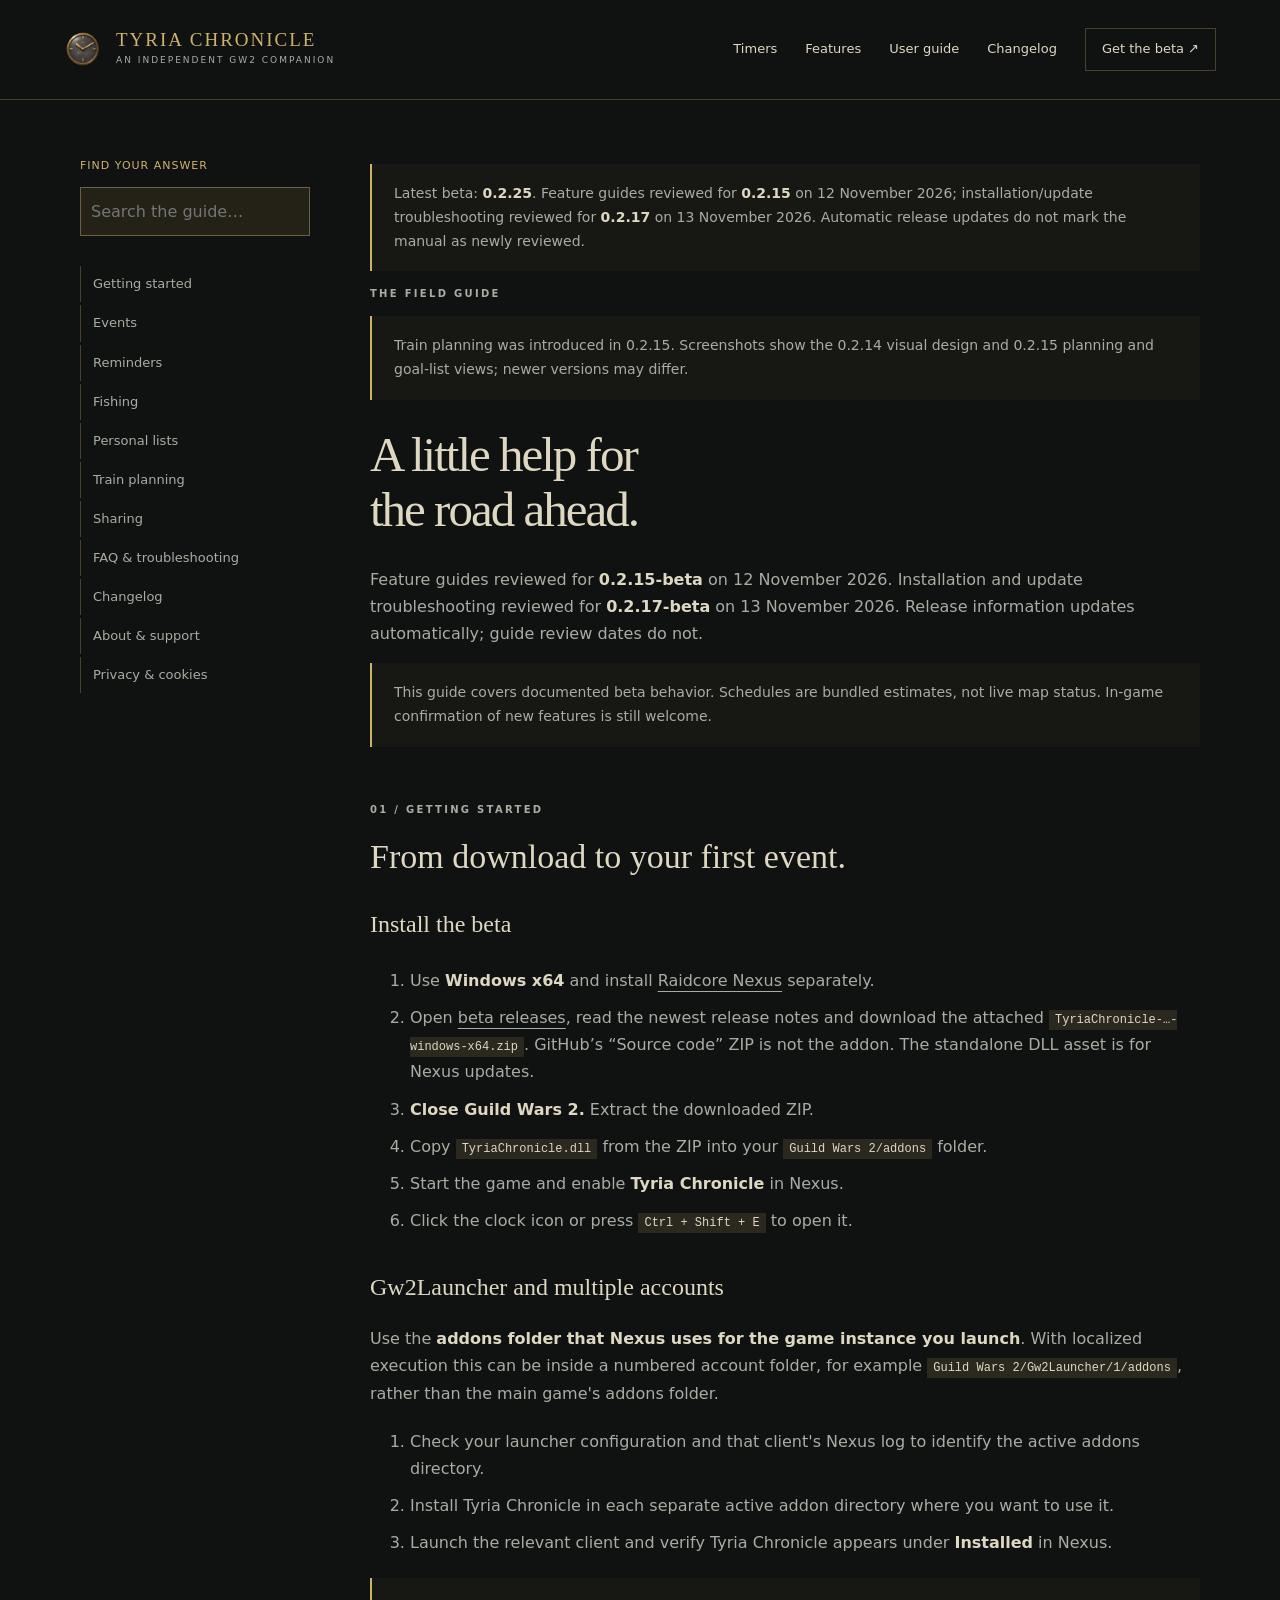
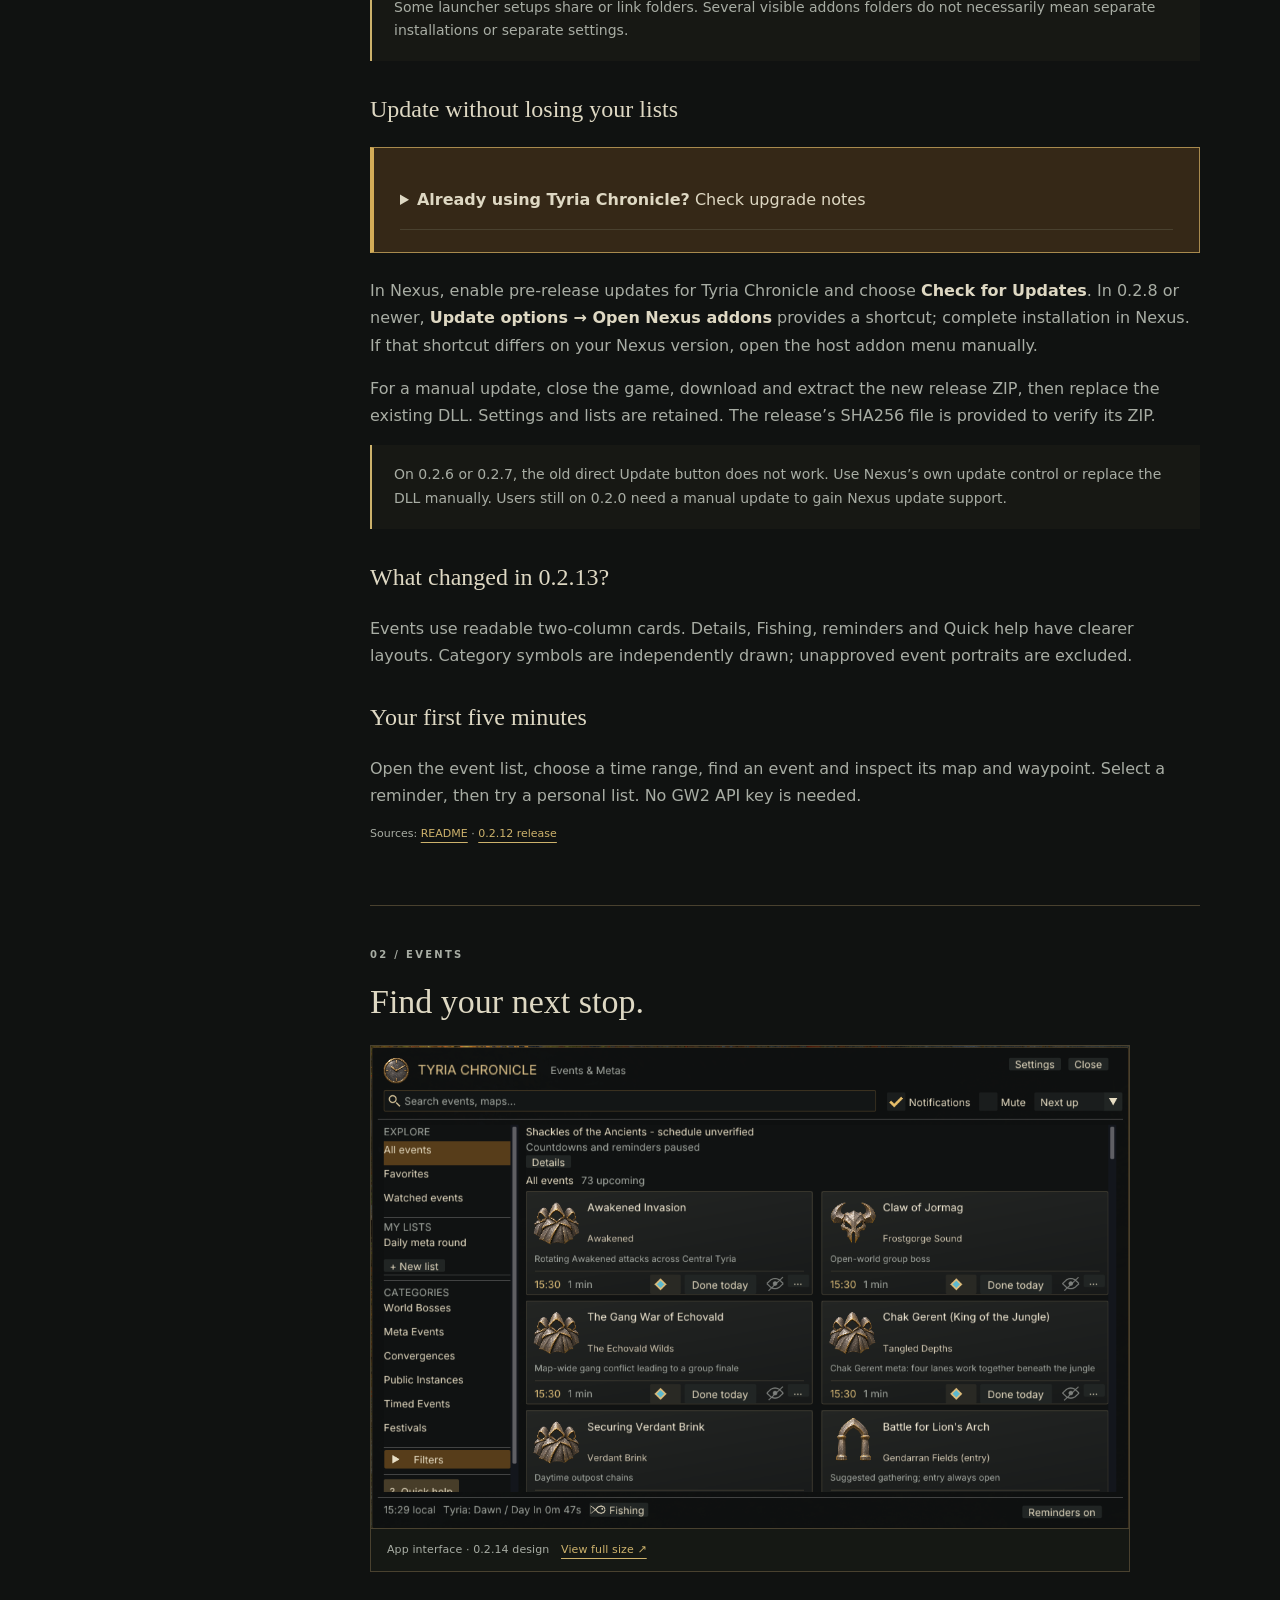
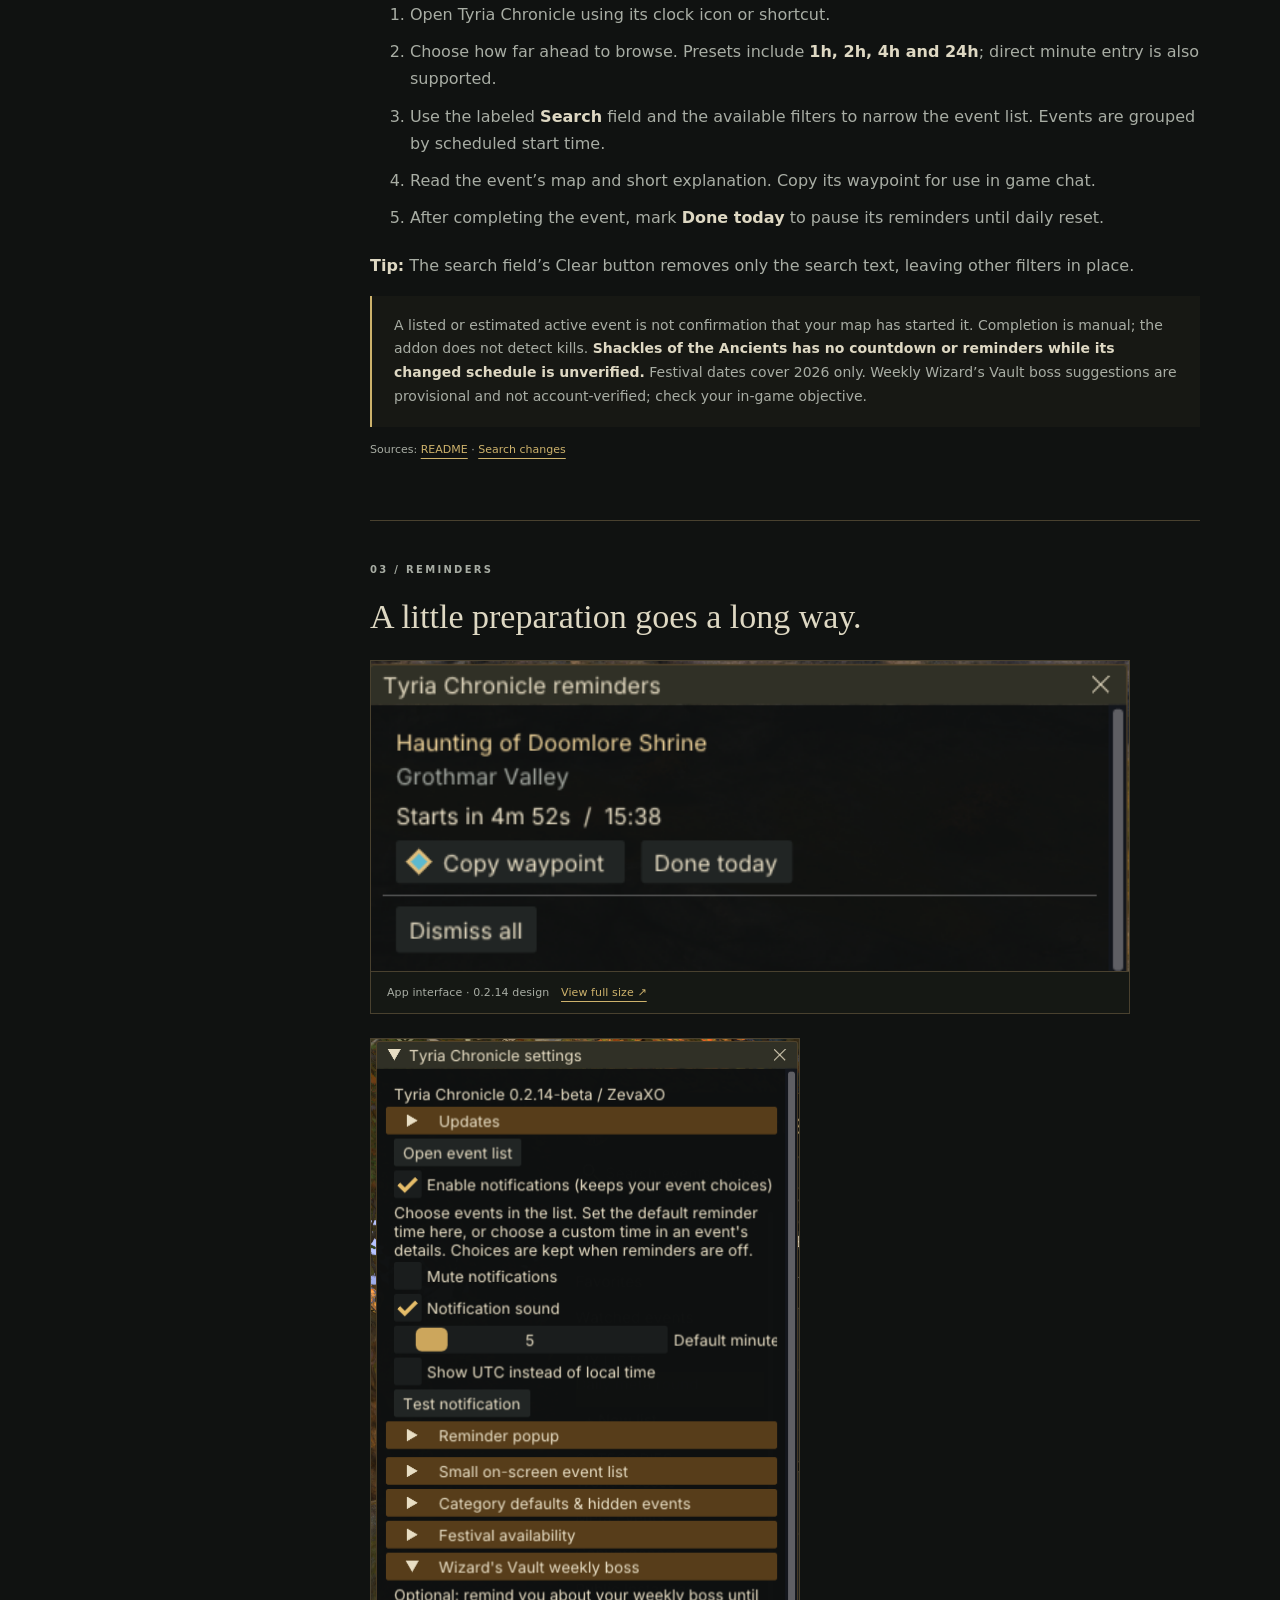
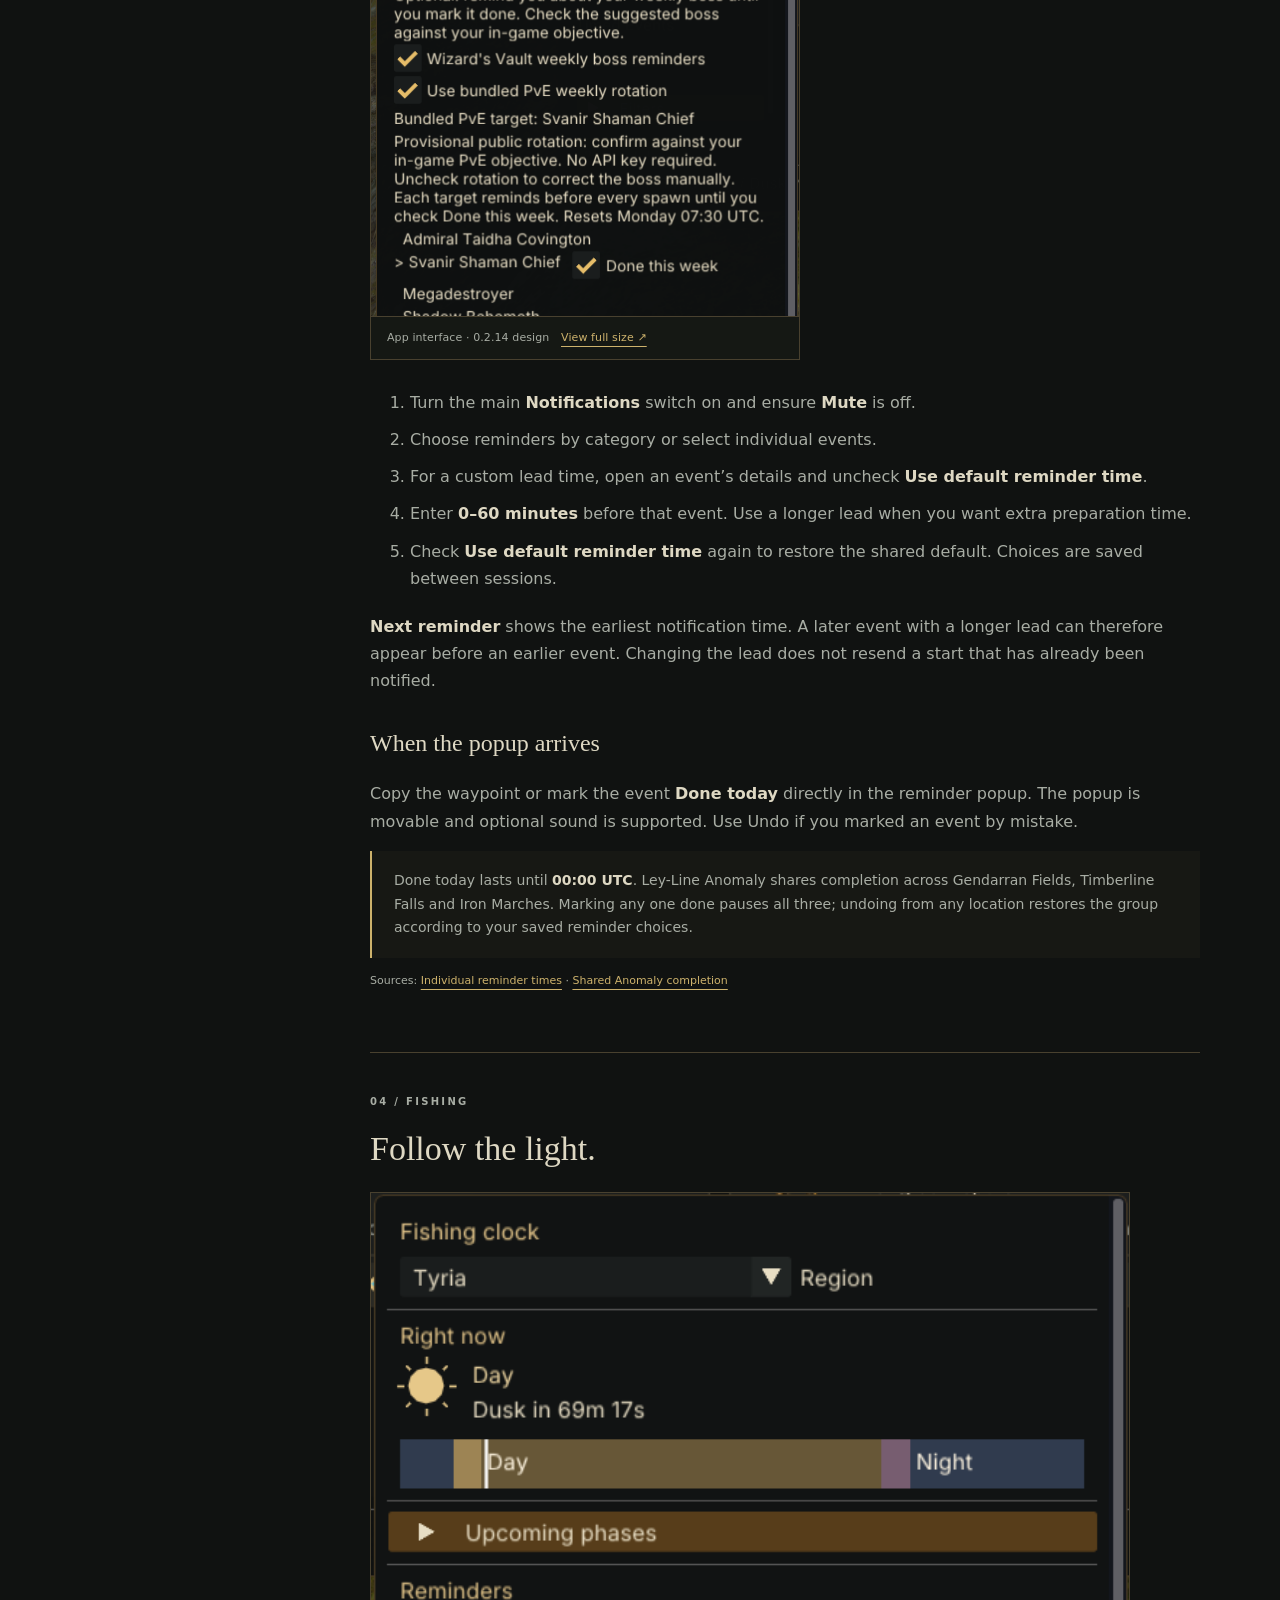
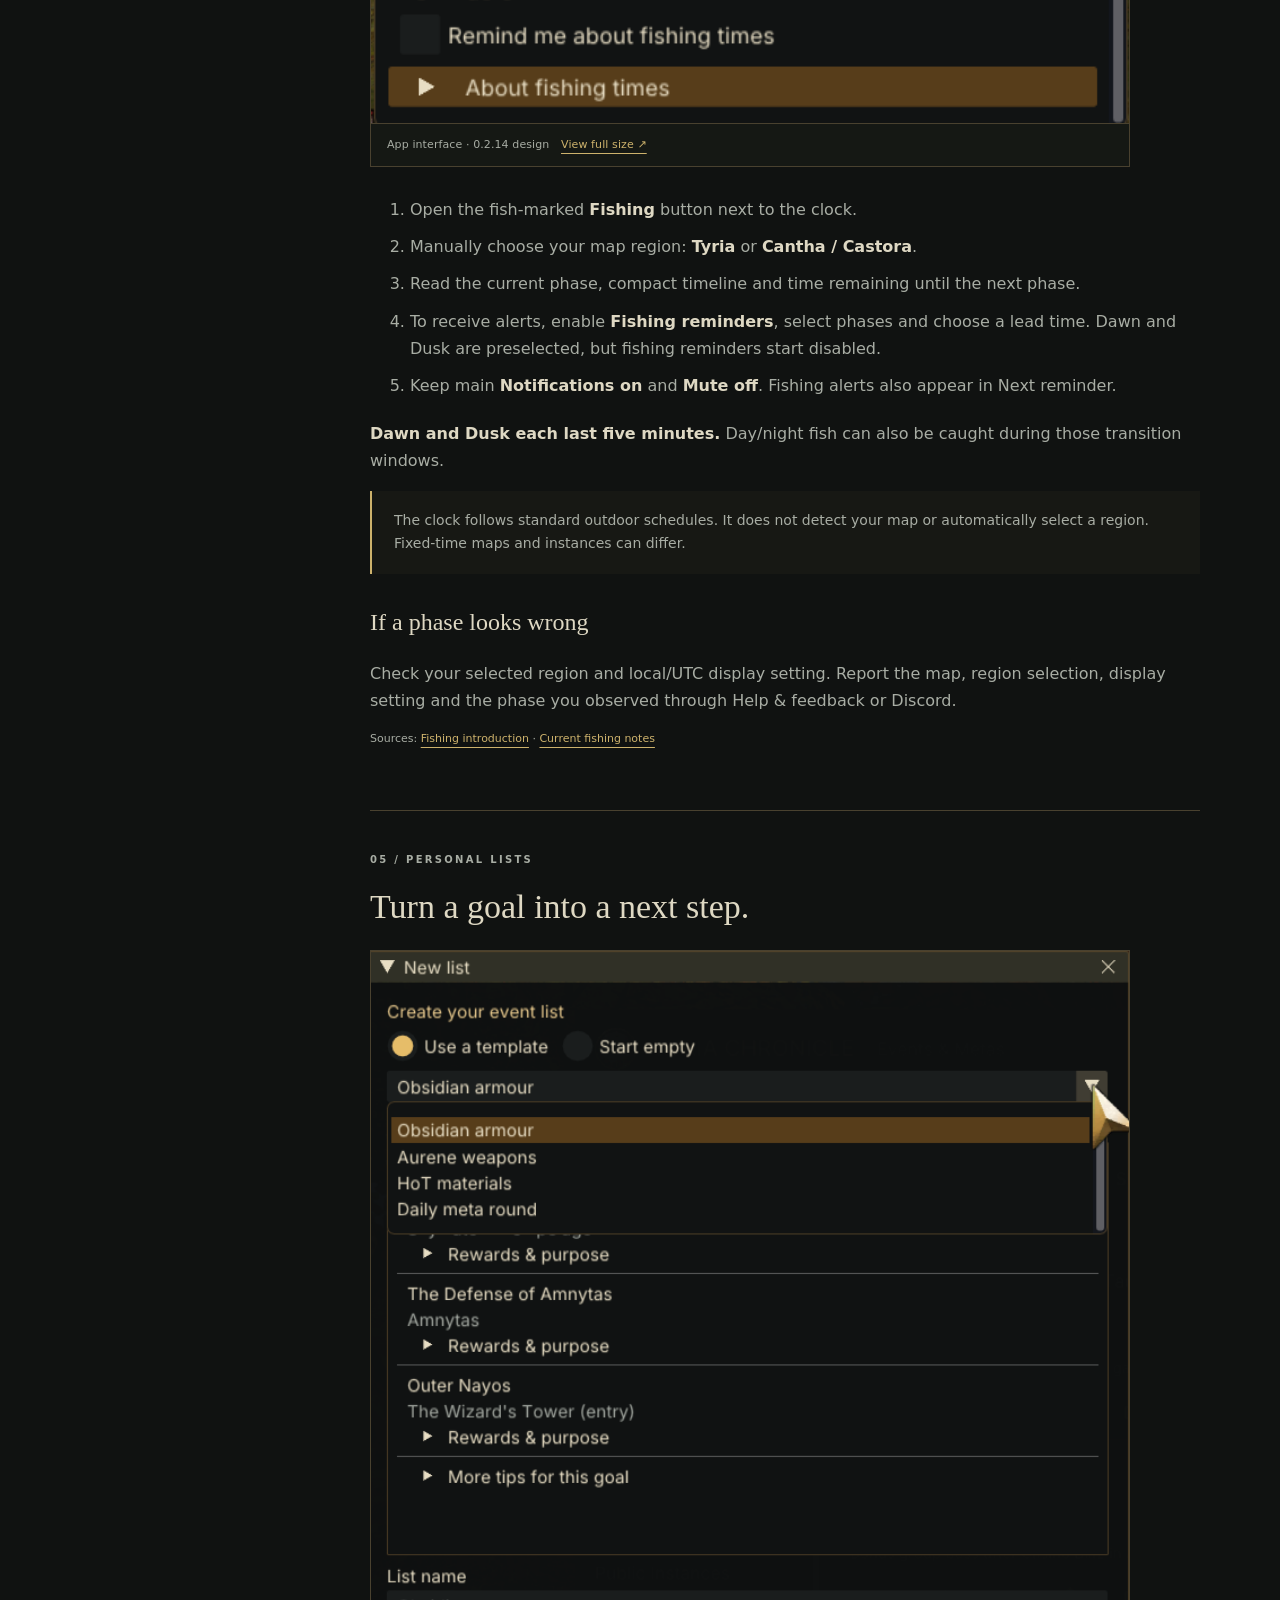
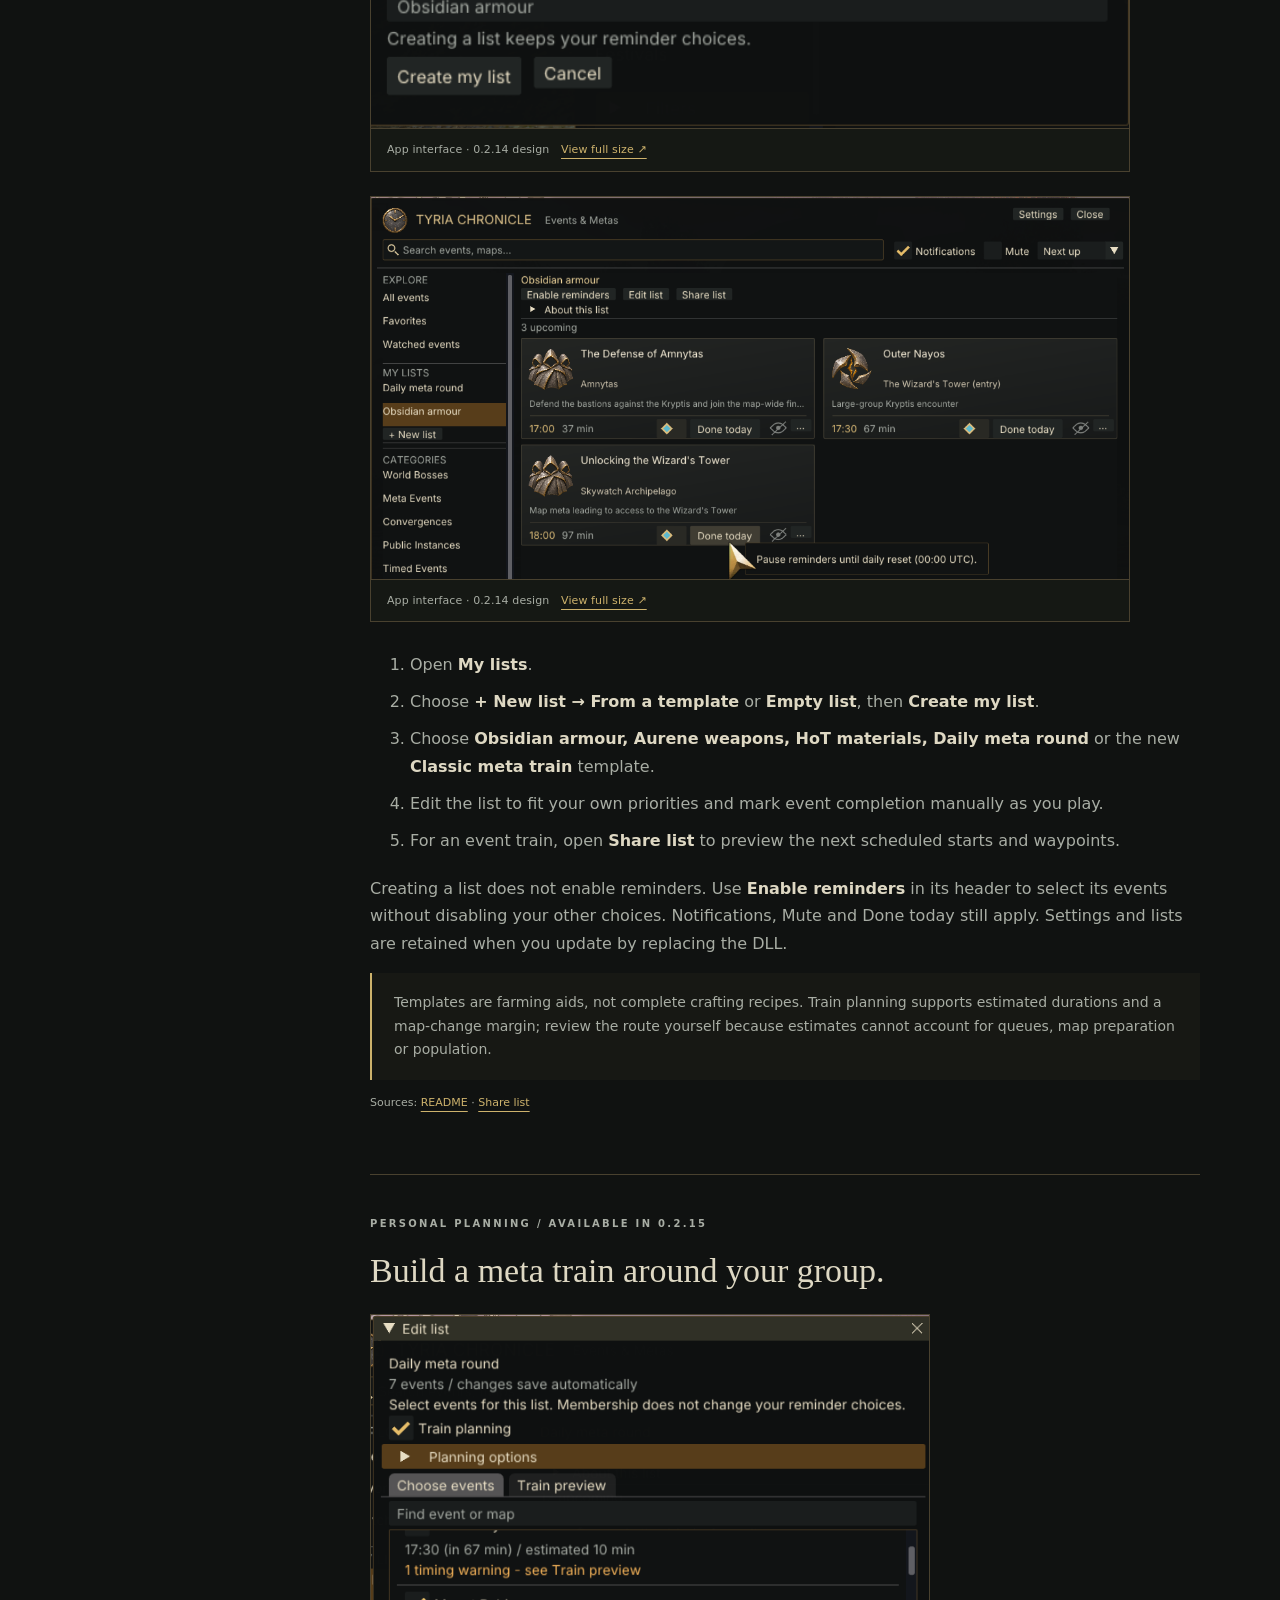
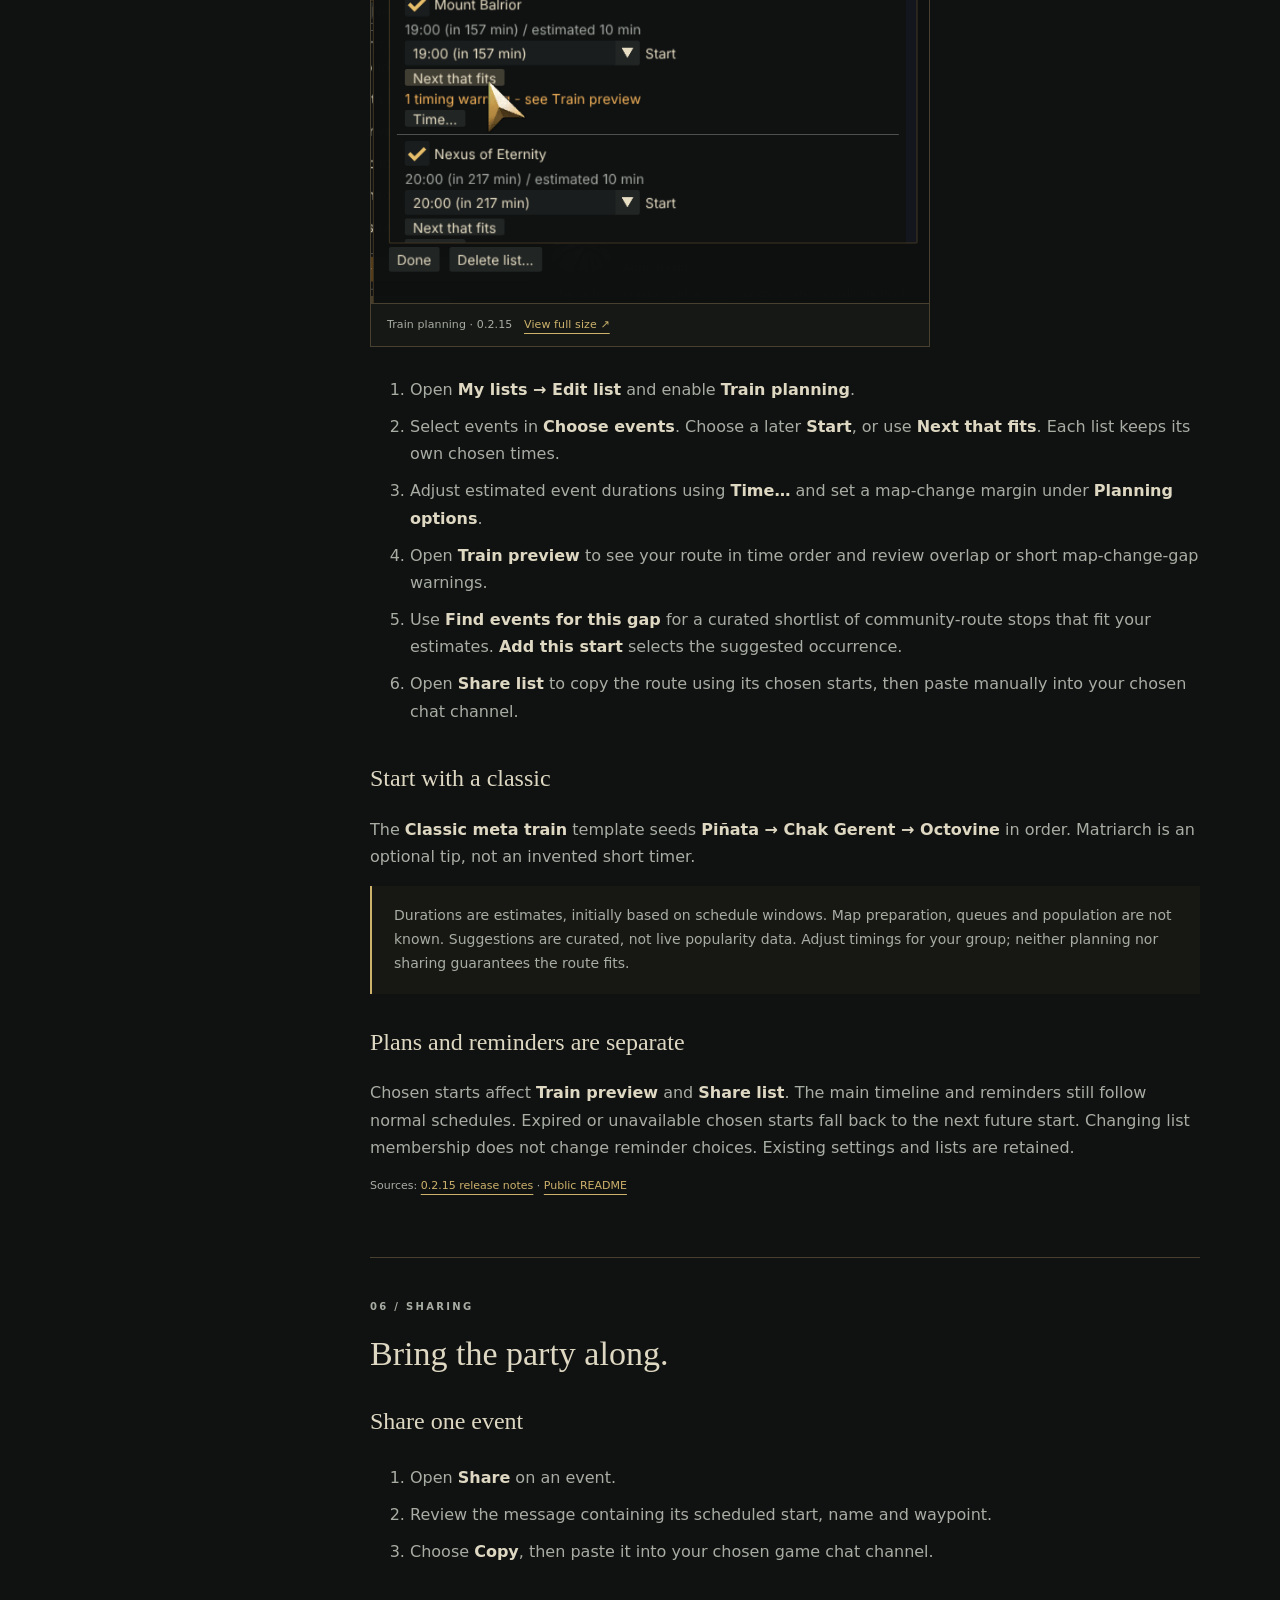
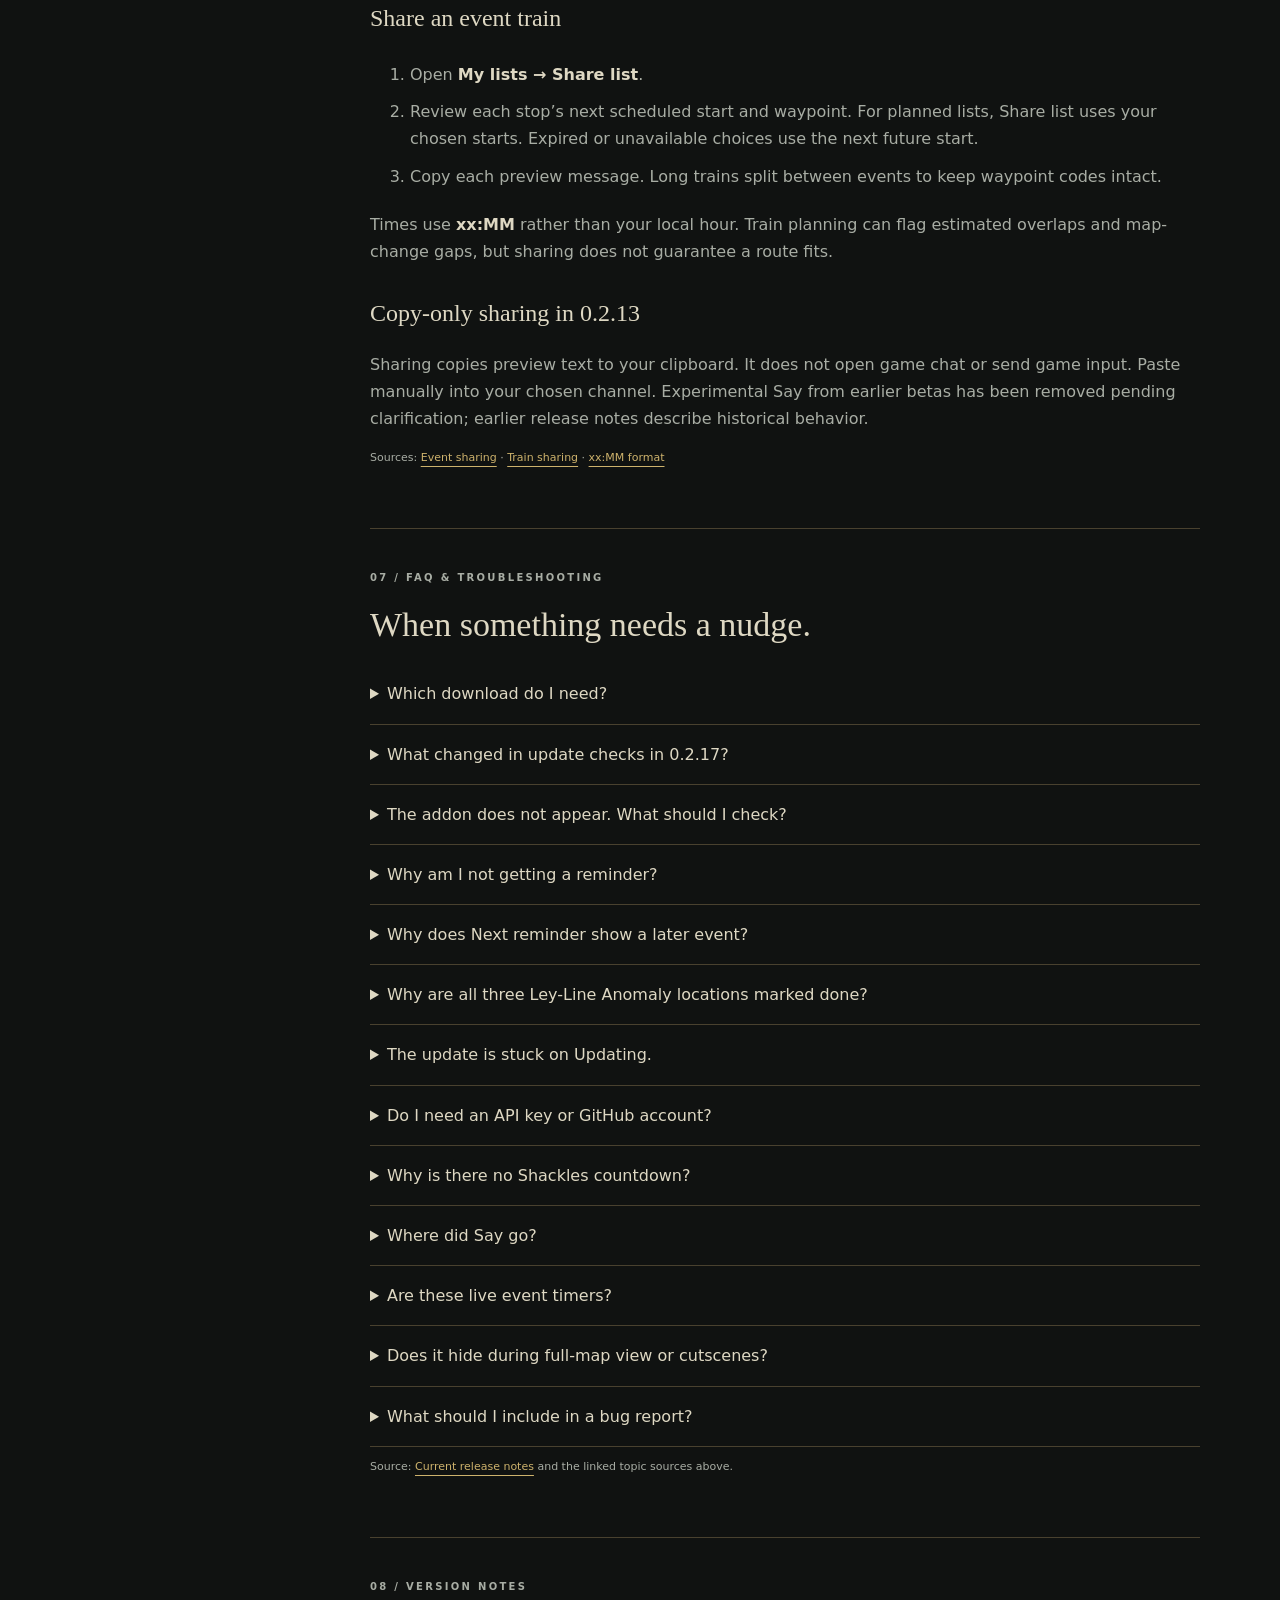
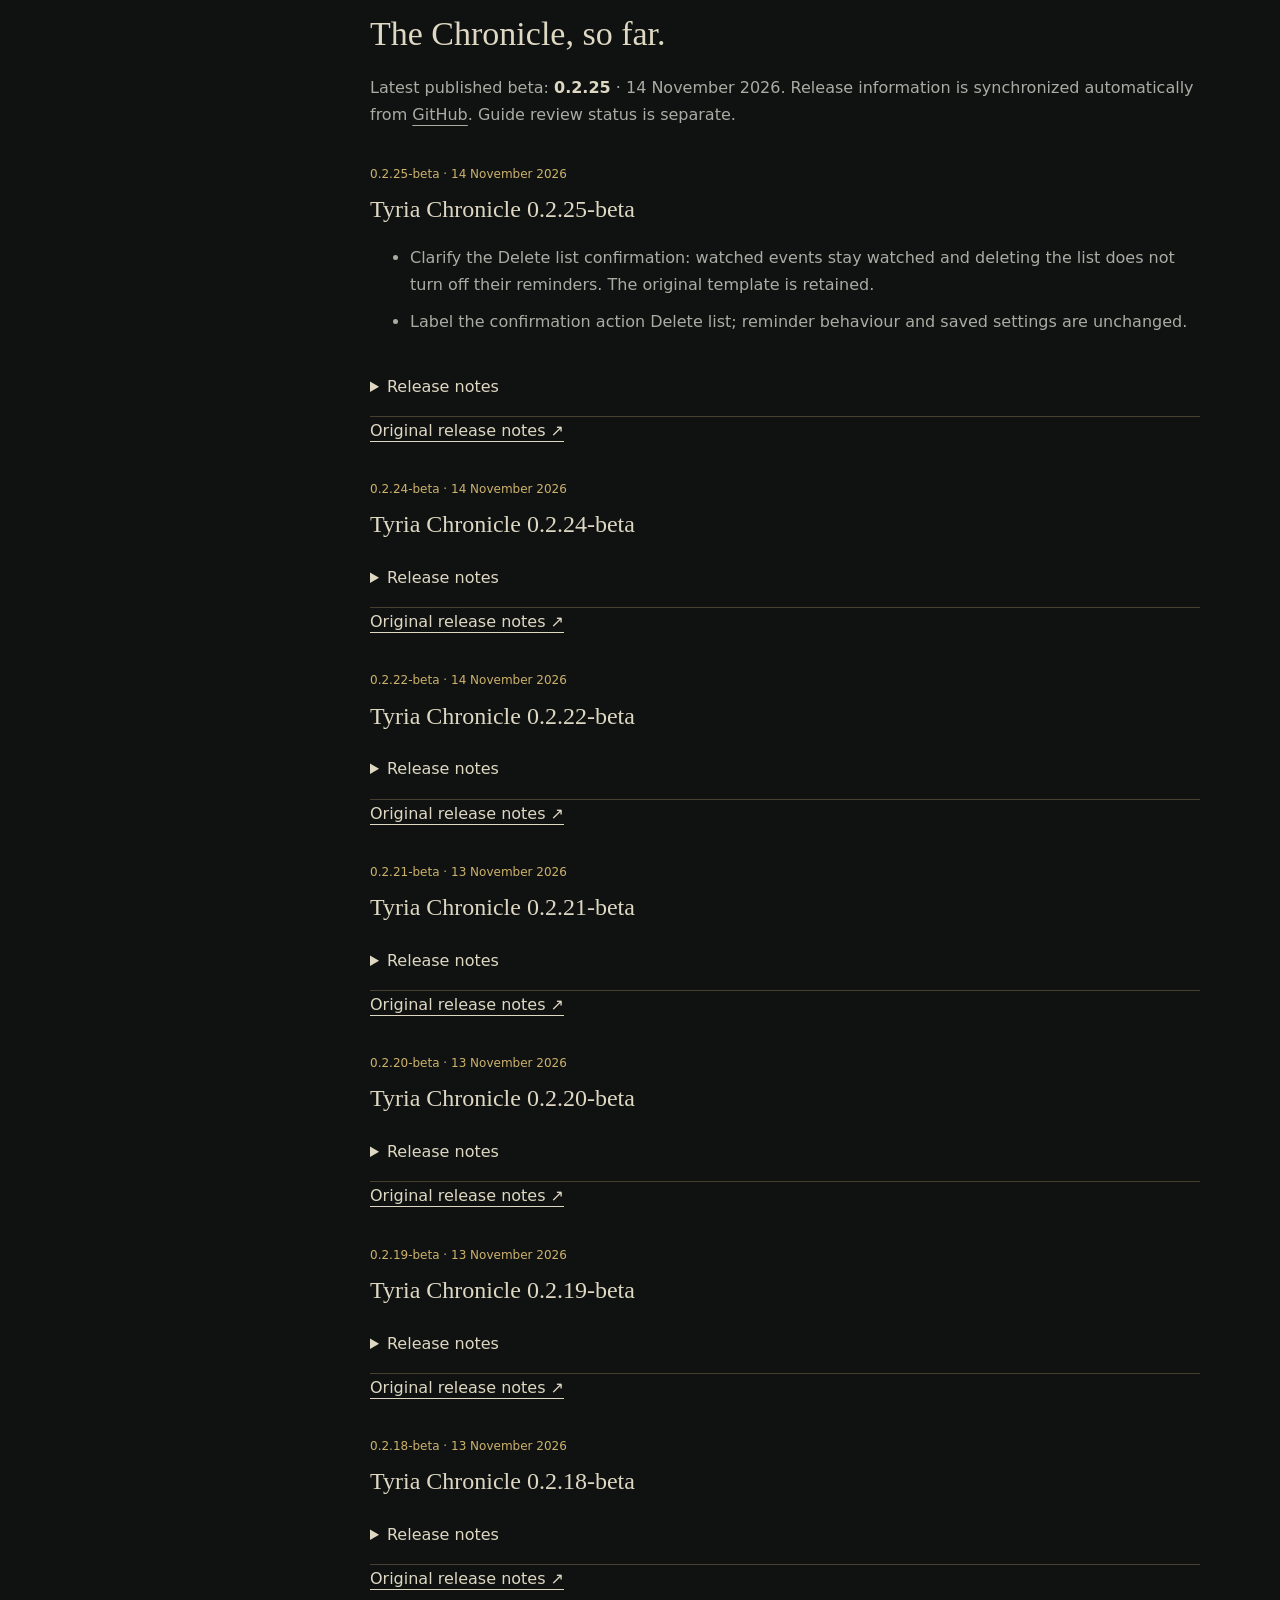
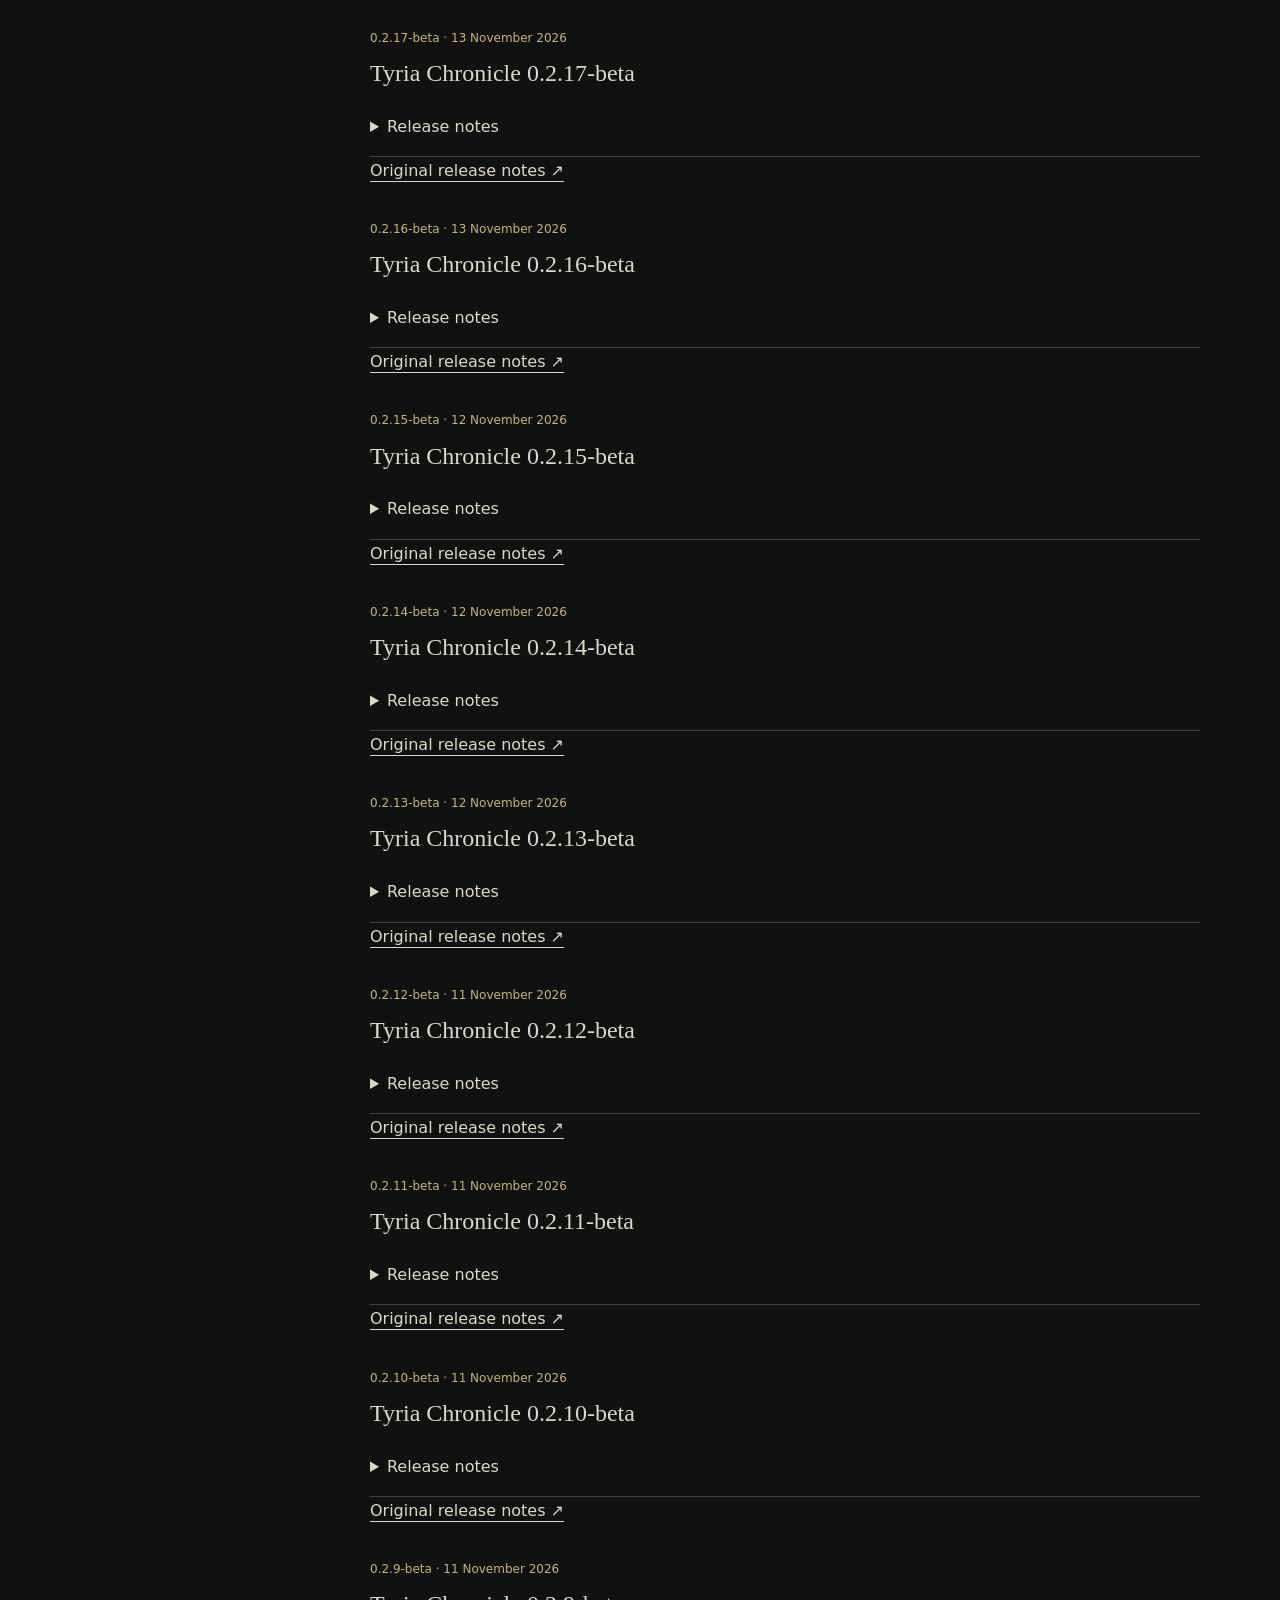
==== commit 33191cca: "Add browser event timer with addon-only personal list scope" ====
--- a/guide.html
+++ b/guide.html
@@ -1,4 +1,4 @@
-<!doctype html><html lang="en"><head><meta charset="utf-8"><meta name="viewport" content="width=device-width,initial-scale=1"><meta name="description" content="Tyria Chronicle user manual: installation, events, individual reminders, fishing, personal lists, sharing and troubleshooting."><title>User guide — Tyria Chronicle</title><link rel="icon" href="images/web-header-clock-v1.png"><link rel="stylesheet" href="styles.css"><script src="app.js" defer></script><script type="module" src="release-live.mjs"></script></head><body><a class="skip" href="#main">Skip to content</a><header><a class="brand" href="index.html"><img src="images/web-header-clock-v1.png" width="38" height="38" alt=""><span>TYRIA CHRONICLE<small>AN INDEPENDENT GW2 COMPANION</small></span></a><nav aria-label="Main navigation"><a href="index.html#features">Features</a><a href="guide.html" aria-current="page">User guide</a><a href="#changelog">Changelog</a><a class="nav-download" href="index.html#download">Get the beta ↗</a></nav></header><main id="main" class="guide-layout"><aside class="sidebar"><label for="guide-search">FIND YOUR ANSWER</label><input id="guide-search" type="search" placeholder="Search the guide…"><p id="search-status" role="status" aria-live="polite"></p><nav aria-label="Guide topics"><a href="#start">Getting started</a><a href="#events">Events</a><a href="#reminders">Reminders</a><a href="#fishing">Fishing</a><a href="#lists">Personal lists</a><a href="#train-planning">Train planning</a><a href="#sharing">Sharing</a><a href="#faq">FAQ & troubleshooting</a><a href="#changelog">Changelog</a><a href="#about">About & support</a><a href="#privacy">Privacy & cookies</a></nav></aside><div class="guide-content"><!-- release:guide-status:start -->
+<!doctype html><html lang="en"><head><meta charset="utf-8"><meta name="viewport" content="width=device-width,initial-scale=1"><meta name="description" content="Tyria Chronicle user manual: installation, events, individual reminders, fishing, personal lists, sharing and troubleshooting."><title>User guide — Tyria Chronicle</title><link rel="icon" href="images/web-header-clock-v1.png"><link rel="stylesheet" href="styles.css"><script src="app.js" defer></script><script type="module" src="release-live.mjs"></script></head><body><a class="skip" href="#main">Skip to content</a><header><a class="brand" href="index.html"><img src="images/web-header-clock-v1.png" width="38" height="38" alt=""><span>TYRIA CHRONICLE<small>AN INDEPENDENT GW2 COMPANION</small></span></a><nav aria-label="Main navigation"><a href="timers.html">Timers</a><a href="index.html#features">Features</a><a href="guide.html" aria-current="page">User guide</a><a href="#changelog">Changelog</a><a class="nav-download" href="index.html#download">Get the beta ↗</a></nav></header><main id="main" class="guide-layout"><aside class="sidebar"><label for="guide-search">FIND YOUR ANSWER</label><input id="guide-search" type="search" placeholder="Search the guide…"><p id="search-status" role="status" aria-live="polite"></p><nav aria-label="Guide topics"><a href="#start">Getting started</a><a href="#events">Events</a><a href="#reminders">Reminders</a><a href="#fishing">Fishing</a><a href="#lists">Personal lists</a><a href="#train-planning">Train planning</a><a href="#sharing">Sharing</a><a href="#faq">FAQ & troubleshooting</a><a href="#changelog">Changelog</a><a href="#about">About & support</a><a href="#privacy">Privacy & cookies</a></nav></aside><div class="guide-content"><!-- release:guide-status:start -->
 <p class="note">Latest beta: <strong>0.2.25</strong>. Feature guides reviewed for <strong>0.2.15</strong> on 12 November 2026; installation/update troubleshooting reviewed for <strong>0.2.17</strong> on 13 November 2026. Automatic release updates do not mark the manual as newly reviewed.</p>
 <!-- release:guide-status:end --><p class="eyebrow">THE FIELD GUIDE</p><p class="note">Train planning was introduced in 0.2.15. Screenshots show the 0.2.14 visual design and 0.2.15 planning and goal-list views; newer versions may differ.</p><h1>A little help for<br>the road ahead.</h1><p>Feature guides reviewed for <strong>0.2.15-beta</strong> on 12 November 2026. Installation and update troubleshooting reviewed for <strong>0.2.17-beta</strong> on 13 November 2026. Release information updates automatically; guide review dates do not.</p><p class="note">This guide covers documented beta behavior. Schedules are bundled estimates, not live map status. In-game confirmation of new features is still welcome.</p>
 <article id="start"><p class="number">01 / GETTING STARTED</p><h2>From download to your first event.</h2><h3>Install the beta</h3><ol><li>Use <strong>Windows x64</strong> and install <a href="https://raidcore.gg/gw2/nexus">Raidcore Nexus</a> separately.</li><li>Open <a href="https://github.com/ZevaXO/TyriaChronicle-beta/releases">beta releases</a>, read the newest release notes and download the attached <code>TyriaChronicle-…-windows-x64.zip</code>. GitHub’s “Source code” ZIP is not the addon. The standalone DLL asset is for Nexus updates.</li><li><strong>Close Guild Wars 2.</strong> Extract the downloaded ZIP.</li><li>Copy <code>TyriaChronicle.dll</code> from the ZIP into your <code>Guild Wars 2/addons</code> folder.</li><li>Start the game and enable <strong>Tyria Chronicle</strong> in Nexus.</li><li>Click the clock icon or press <kbd>Ctrl + Shift + E</kbd> to open it.</li></ol><h3 id="gw2launcher">Gw2Launcher and multiple accounts</h3><p>Use the <strong>addons folder that Nexus uses for the game instance you launch</strong>. With localized execution this can be inside a numbered account folder, for example <code>Guild Wars 2/Gw2Launcher/1/addons</code>, rather than the main game's addons folder.</p><ol><li>Check your launcher configuration and that client's Nexus log to identify the active addons directory.</li><li>Install Tyria Chronicle in each separate active addon directory where you want to use it.</li><li>Launch the relevant client and verify Tyria Chronicle appears under <strong>Installed</strong> in Nexus.</li></ol><p class="note">Some launcher setups share or link folders. Several visible addons folders do not necessarily mean separate installations or separate settings.</p><h3>Update without losing your lists</h3><!-- release:warning:start -->
@@ -829,7 +829,7 @@
 </div></details><a href="https://github.com/ZevaXO/TyriaChronicle-beta/releases/tag/v0.2.0-beta">Original release notes ↗</a></div></div>
 <!-- release:changelog:end --></article>
 <article id="about"><p class="number">09 / ABOUT & SUPPORT</p><h2>Made by an adventurer, for adventurers.</h2><p>Tyria Chronicle is an independent Guild Wars 2 companion addon by <strong>ZevaXO</strong>, offering event timers, waypoint reminders, fishing clocks and personal goal lists. It is an early beta developed with AI-assisted code and documentation. The category symbols and header clock are original AI-generated generic artwork, created from text-only concepts without game-image references. They are not official game assets.</p><p>Ask for help, report problems or share ideas on <a href="https://discord.gg/3gf8n2P9KS">Discord</a>. You may also <a href="https://github.com/ZevaXO/TyriaChronicle-beta/issues">open a GitHub issue</a>. The public repository contains downloads and release information; development source remains private.</p><p>This is an independent fan project, not affiliated with ArenaNet, NCSOFT, Raidcore or Blish HUD. Guild Wars 2 and related game content belong to their respective owners. Package licenses and third-party notices are included in the addon ZIP.</p></article>
-<article id="privacy"><p class="number">10 / PRIVACY & COOKIES</p><h2>A simple website, with a small footprint.</h2><p>This website does not set cookies, use analytics, load third-party fonts, create accounts or store guide searches. Search runs locally in your browser. When a page opens, this website checks the public GitHub Releases API once for current release information. GitHub receives ordinary connection metadata such as your IP address; no credentials, account information or guide searches are sent. No game account information or API key is requested by this website.</p><p>Following download, Discord, Nexus or GitHub links takes you to external services governed by their own privacy policies. A hosting provider may process connection information such as IP addresses in server logs. For the proposed GitHub Pages hosting, see <a href="https://docs.github.com/en/site-policy/privacy-policies/github-general-privacy-statement">GitHub’s privacy statement</a>.</p><p>This describes this website, not the addon or external services. The addon stores preferences locally and checks the public GitHub version feed after startup and hourly. GitHub receives ordinary connection metadata. No account telemetry is collected and no GW2 API key is needed. The website makes its own public release check as described above; if unavailable, it keeps the last saved release snapshot. For questions, contact the project through <a href="https://discord.gg/3gf8n2P9KS">Discord</a>.</p></article></div></main><footer><div class="footer-brand"><a class="brand" href="index.html"><img src="images/web-header-clock-v1.png" alt="" width="32" height="32"><span>TYRIA CHRONICLE</span></a><p>An event companion for Guild Wars 2, by ZevaXO.</p><p>An independent fan project. Guild Wars 2 and related game content belong to ArenaNet, NCSOFT and their respective owners. Not affiliated with ArenaNet, NCSOFT, Raidcore or Blish HUD.</p></div><div class="footer-links"><span lang="en">English</span><a href="https://discord.gg/3gf8n2P9KS">Join our Discord ↗</a><nav aria-label="Footer navigation"><a href="guide.html#changelog">What’s new</a><a href="guide.html#privacy">Privacy & cookies</a><a href="guide.html#about">About</a><a href="guide.html#faq">Support</a></nav><small>AI-assisted development & original AI-generated symbols · Community made</small></div></footer></body></html>
-
-
-
+<article id="privacy"><p class="note">The new <a href="timers.html">web timer</a> saves favourites, daily checkmarks and clock preferences locally on this browser. No lists, account sync or web reminders. See <a href="timer-notices.html">timer privacy and schedule details</a>.</p><p class="number">10 / PRIVACY & COOKIES</p><h2>A simple website, with a small footprint.</h2><p>This website does not set cookies, use analytics, load third-party fonts, create accounts or store guide searches. Search runs locally in your browser. When a page opens, this website checks the public GitHub Releases API once for current release information. GitHub receives ordinary connection metadata such as your IP address; no credentials, account information or guide searches are sent. No game account information or API key is requested by this website.</p><p>Following download, Discord, Nexus or GitHub links takes you to external services governed by their own privacy policies. A hosting provider may process connection information such as IP addresses in server logs. For the proposed GitHub Pages hosting, see <a href="https://docs.github.com/en/site-policy/privacy-policies/github-general-privacy-statement">GitHub’s privacy statement</a>.</p><p>This describes this website, not the addon or external services. The addon stores preferences locally and checks the public GitHub version feed after startup and hourly. GitHub receives ordinary connection metadata. No account telemetry is collected and no GW2 API key is needed. The website makes its own public release check as described above; if unavailable, it keeps the last saved release snapshot. For questions, contact the project through <a href="https://discord.gg/3gf8n2P9KS">Discord</a>.</p></article></div></main><footer><div class="footer-brand"><a class="brand" href="index.html"><img src="images/web-header-clock-v1.png" alt="" width="32" height="32"><span>TYRIA CHRONICLE</span></a><p>An event companion for Guild Wars 2, by ZevaXO.</p><p>An independent fan project. Guild Wars 2 and related game content belong to ArenaNet, NCSOFT and their respective owners. Not affiliated with ArenaNet, NCSOFT, Raidcore or Blish HUD.</p></div><div class="footer-links"><span lang="en">English</span><a href="https://discord.gg/3gf8n2P9KS">Join our Discord ↗</a><nav aria-label="Footer navigation"><a href="guide.html#changelog">What’s new</a><a href="guide.html#privacy">Privacy & cookies</a><a href="guide.html#about">About</a><a href="guide.html#faq">Support</a></nav><small>AI-assisted development & original AI-generated symbols · Community made</small></div></footer></body></html>
+
+
+
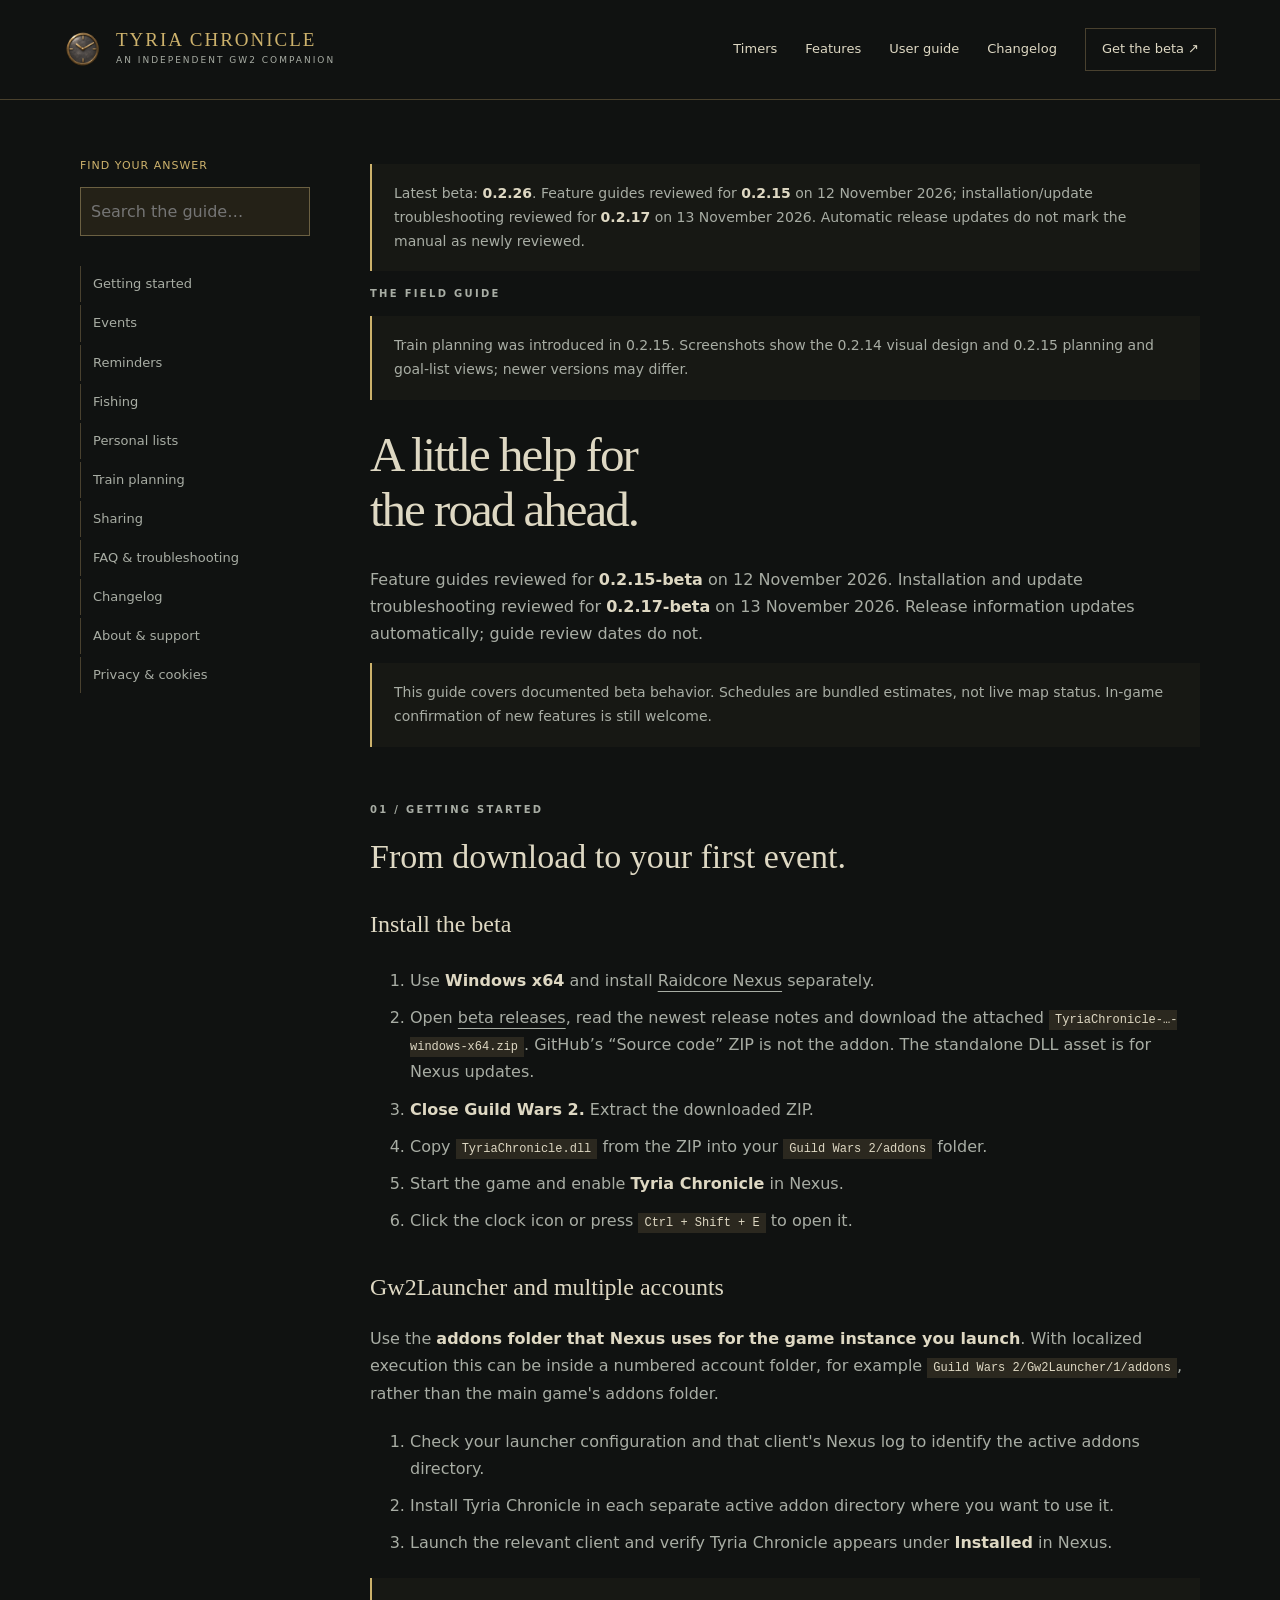
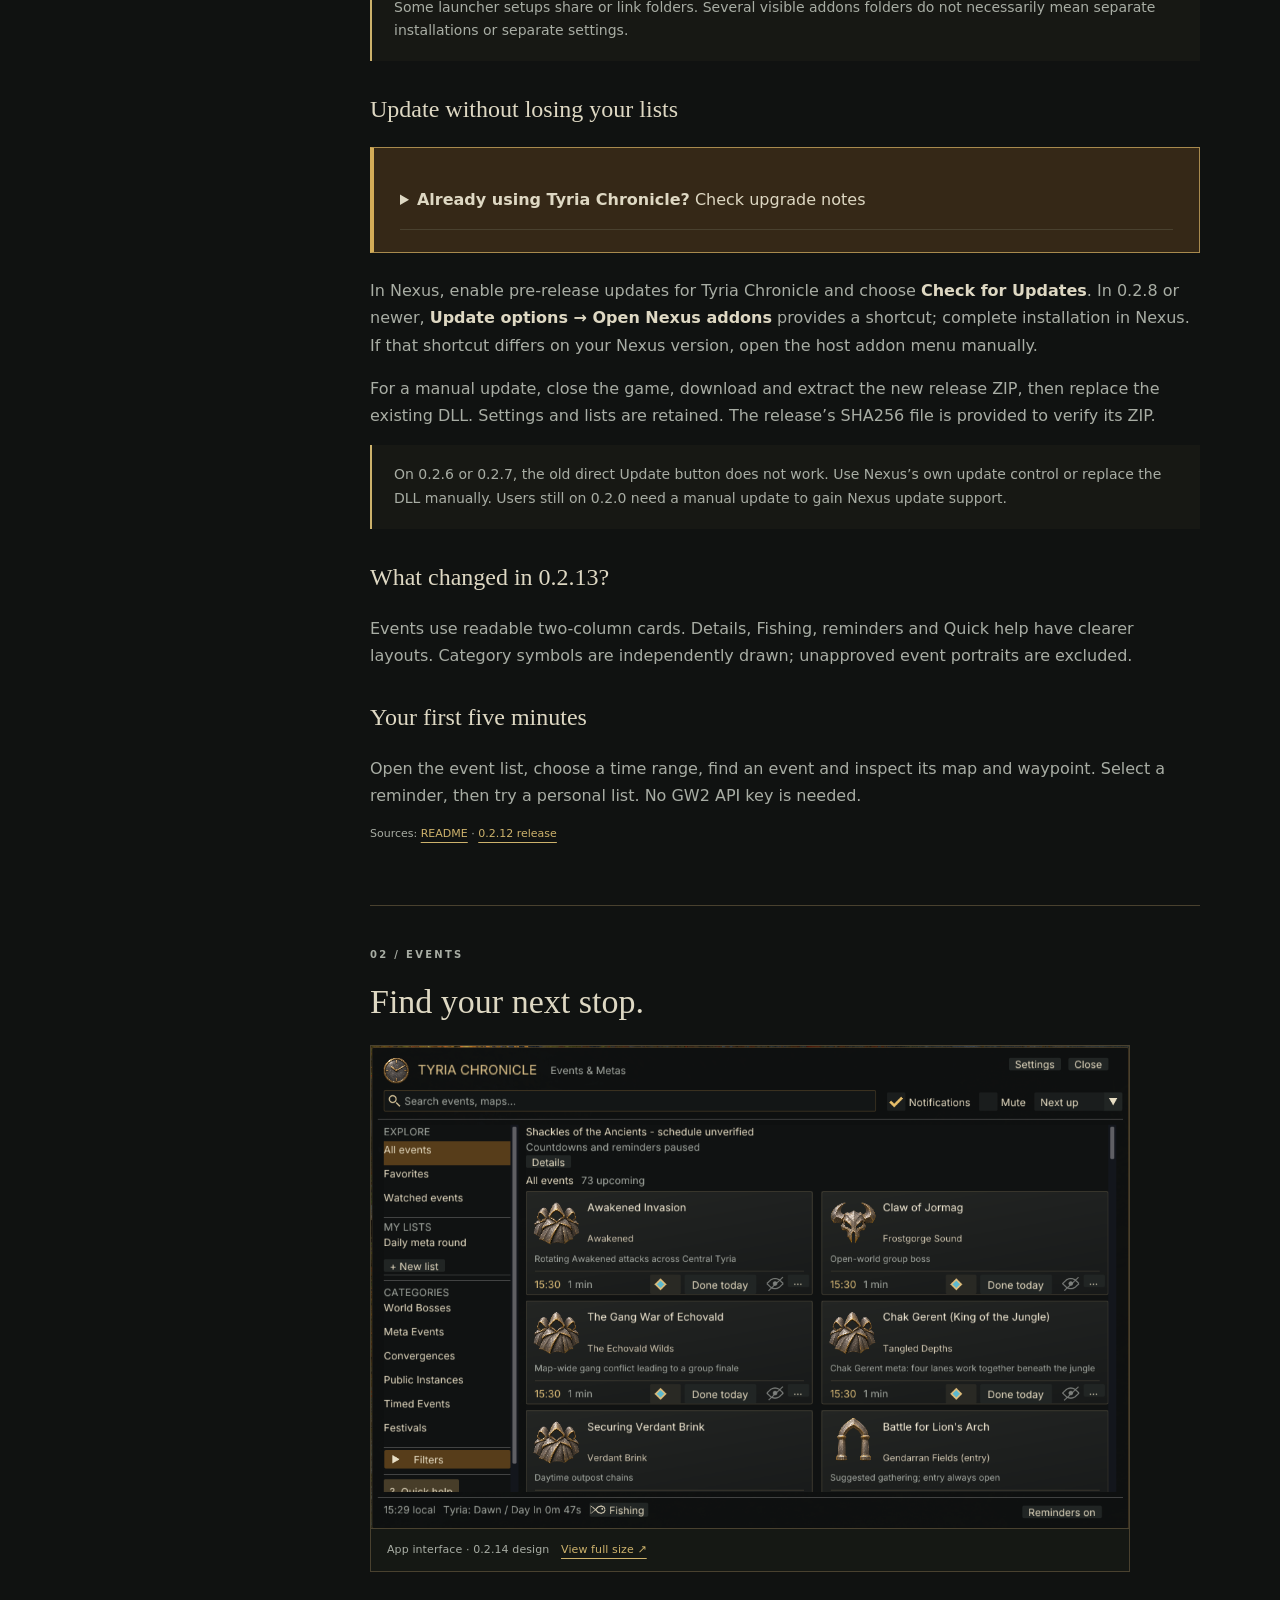
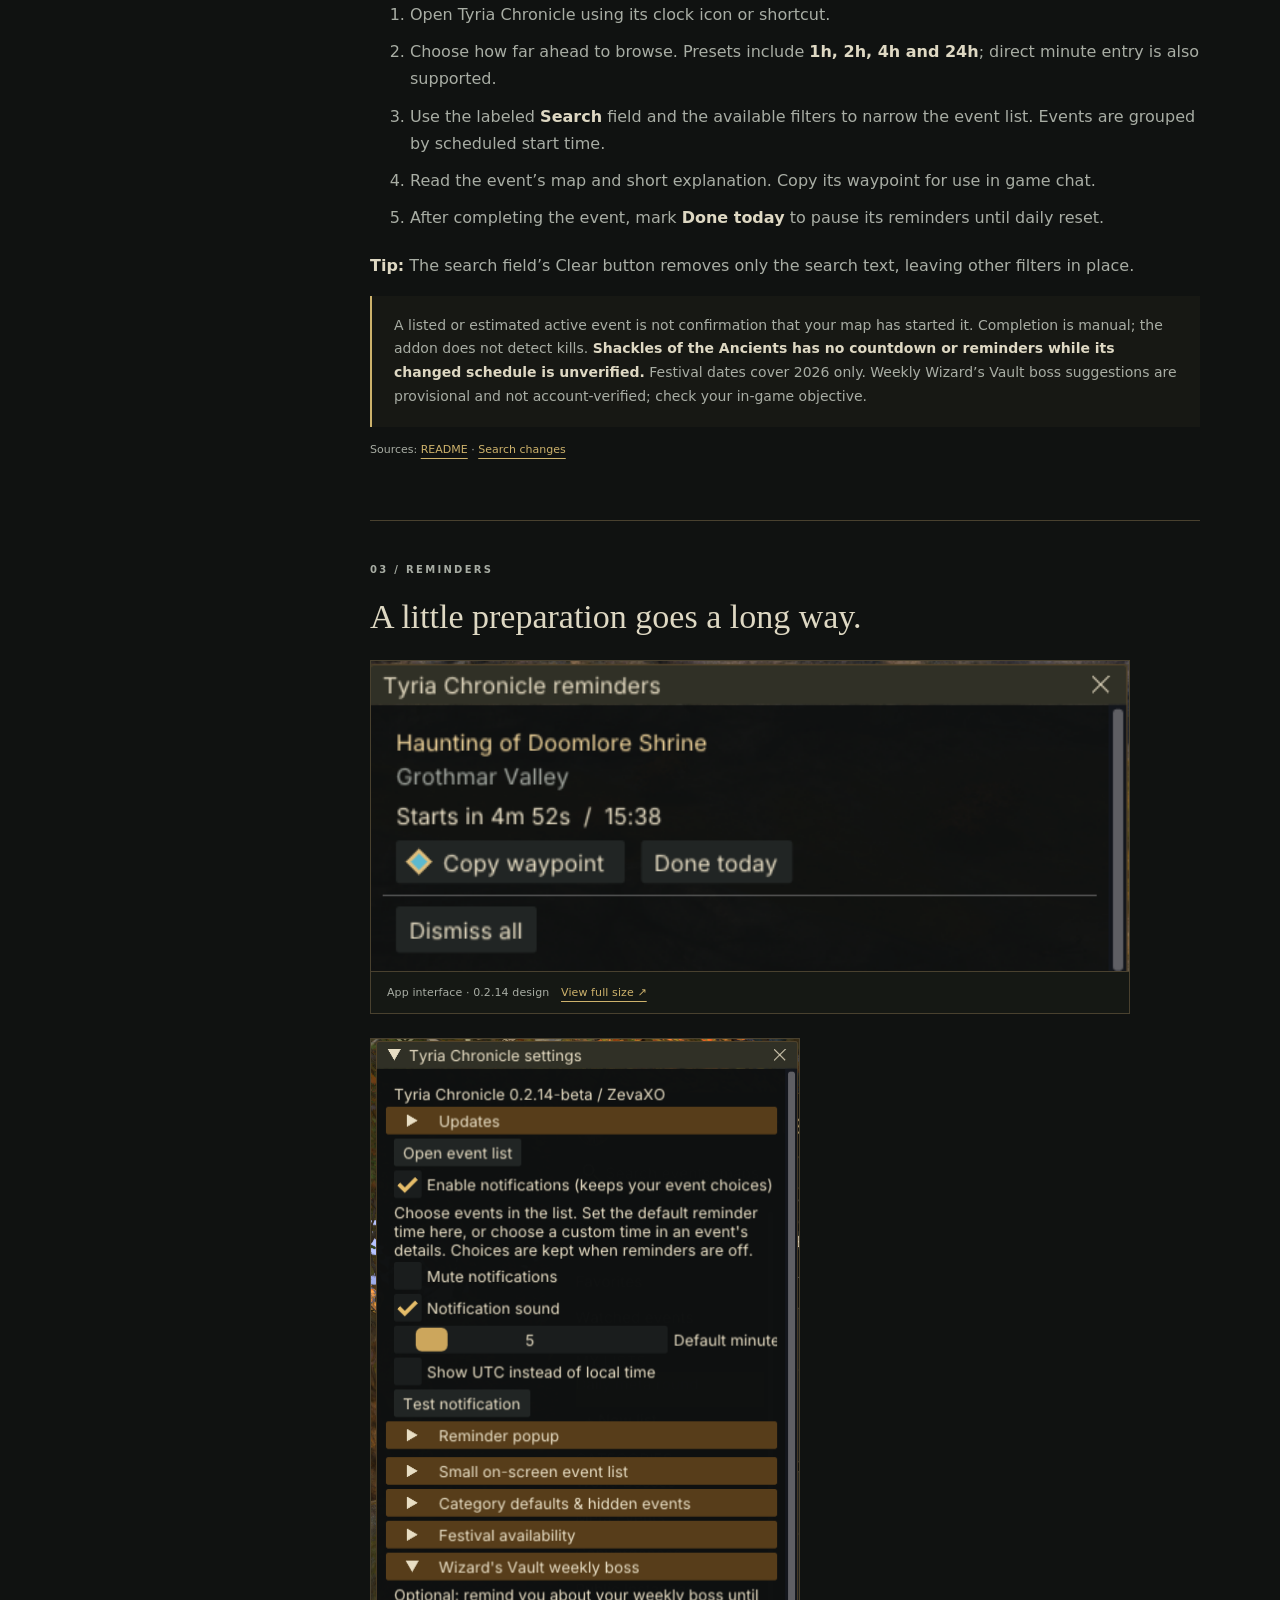
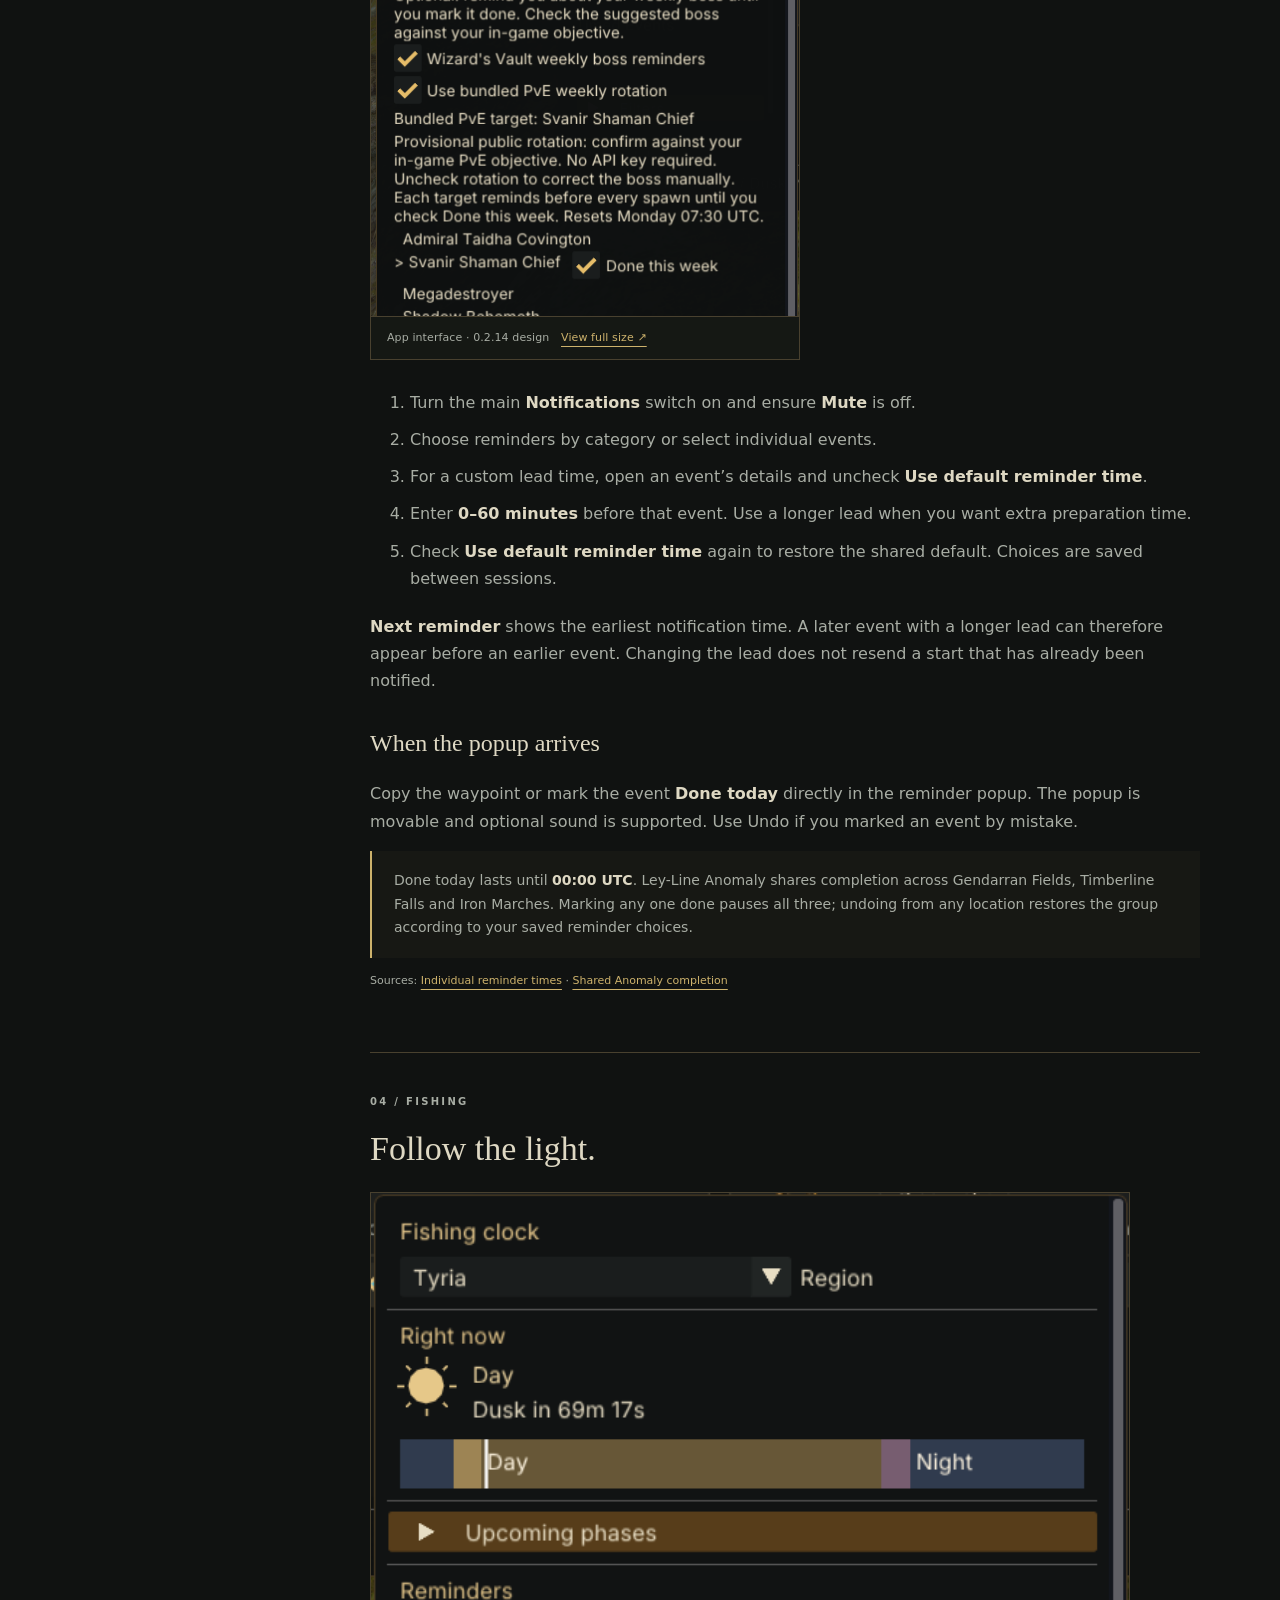
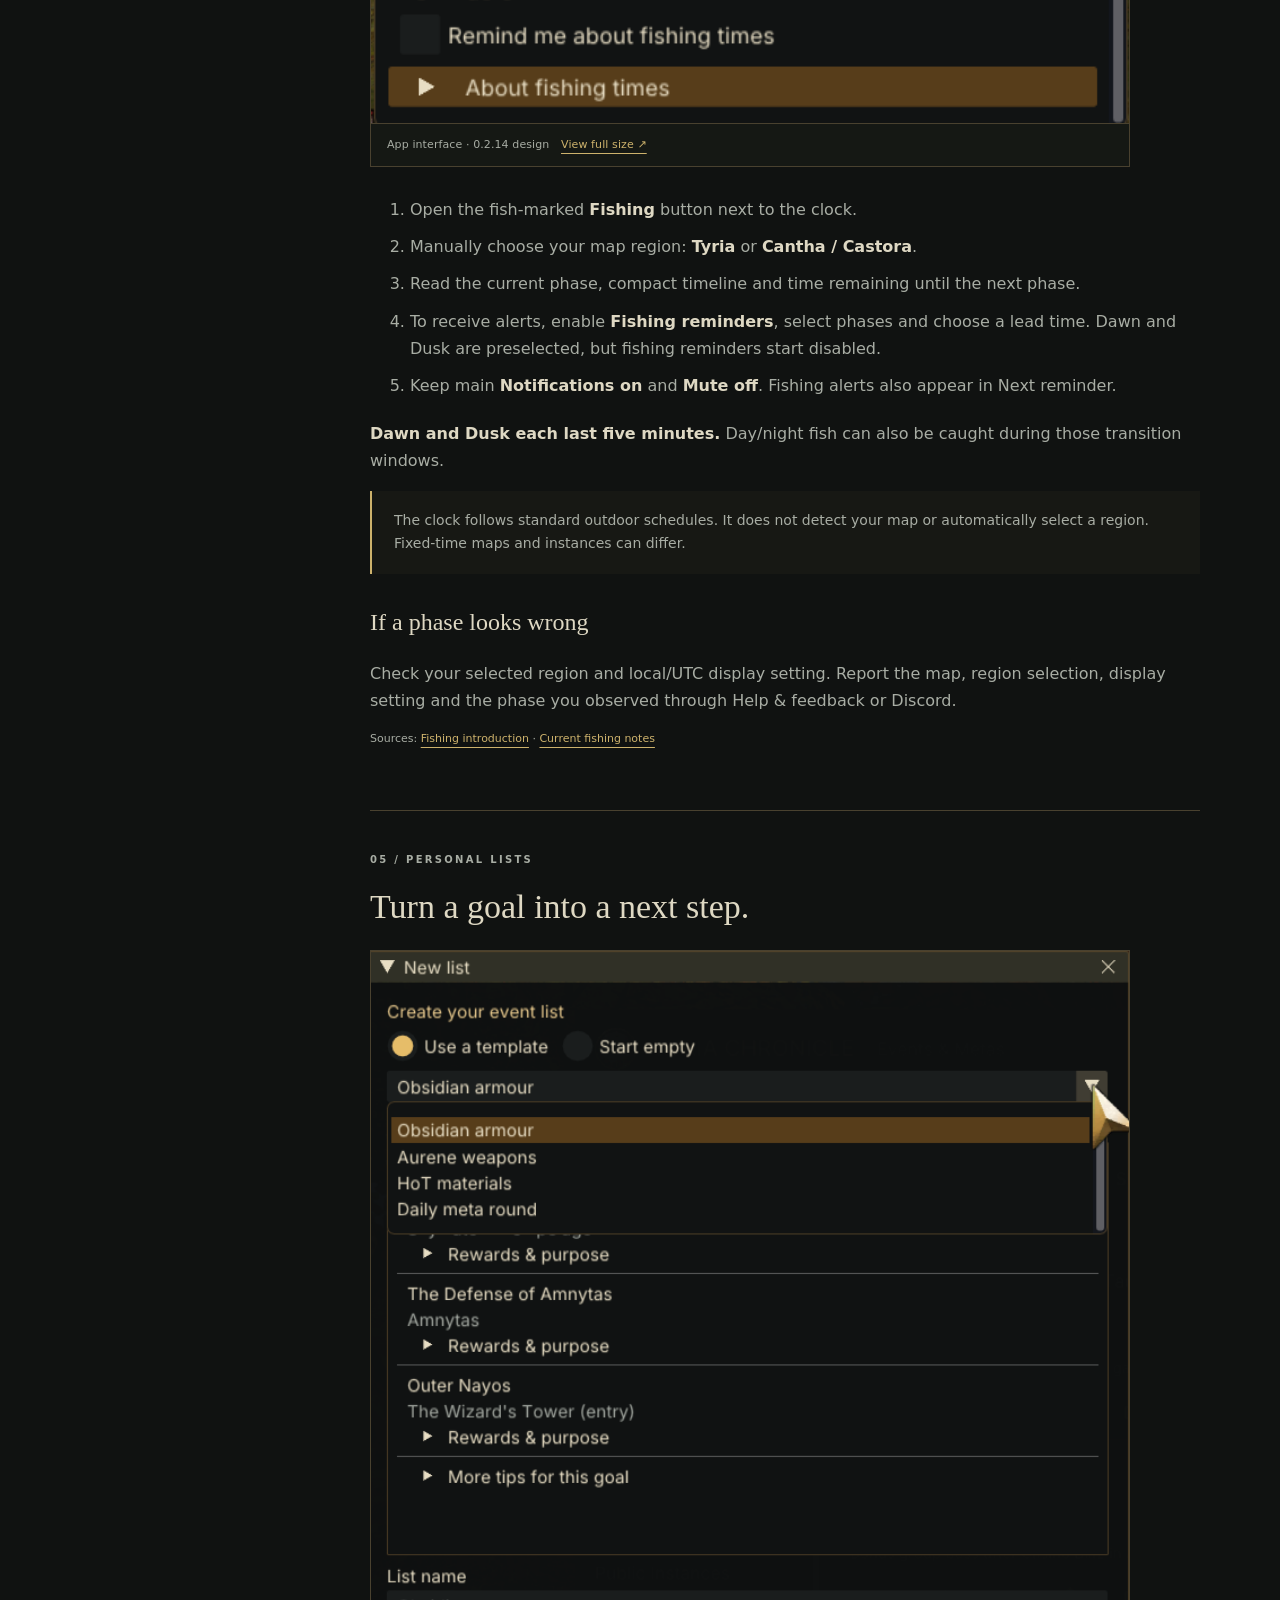
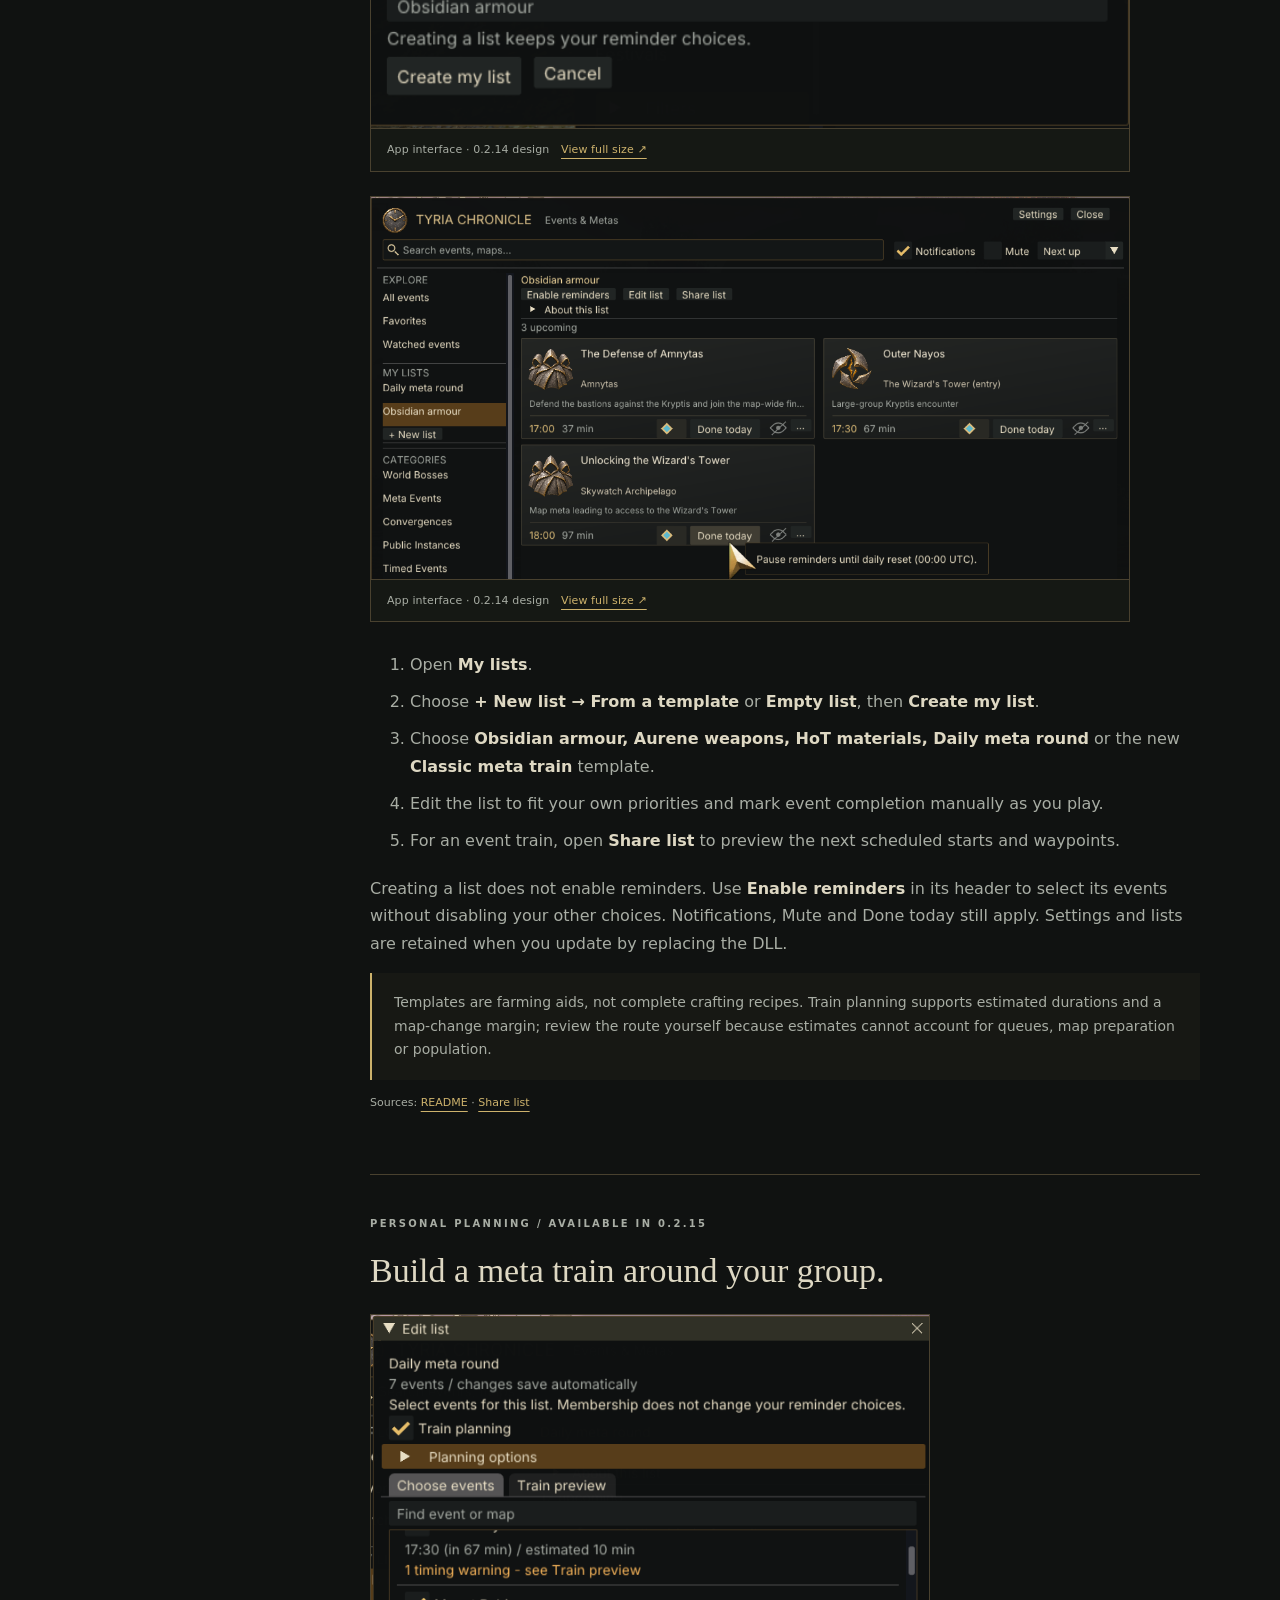
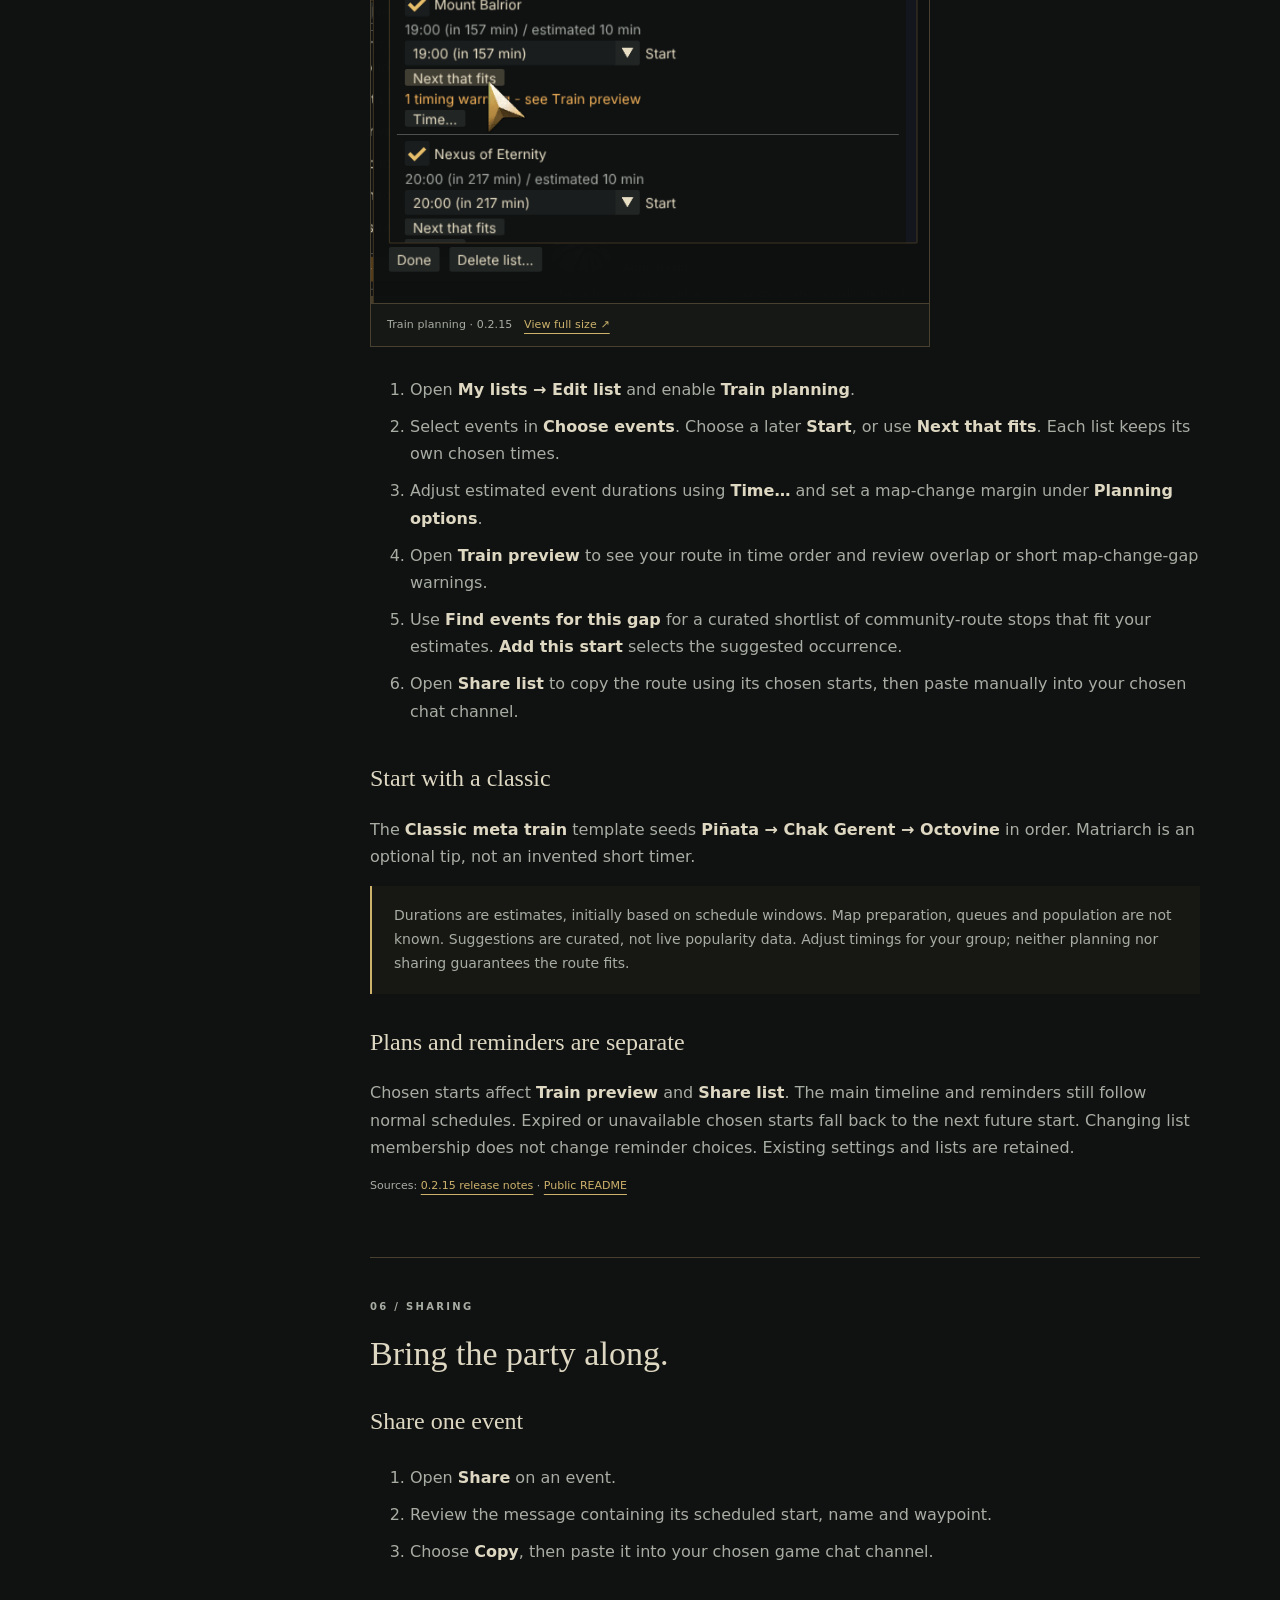
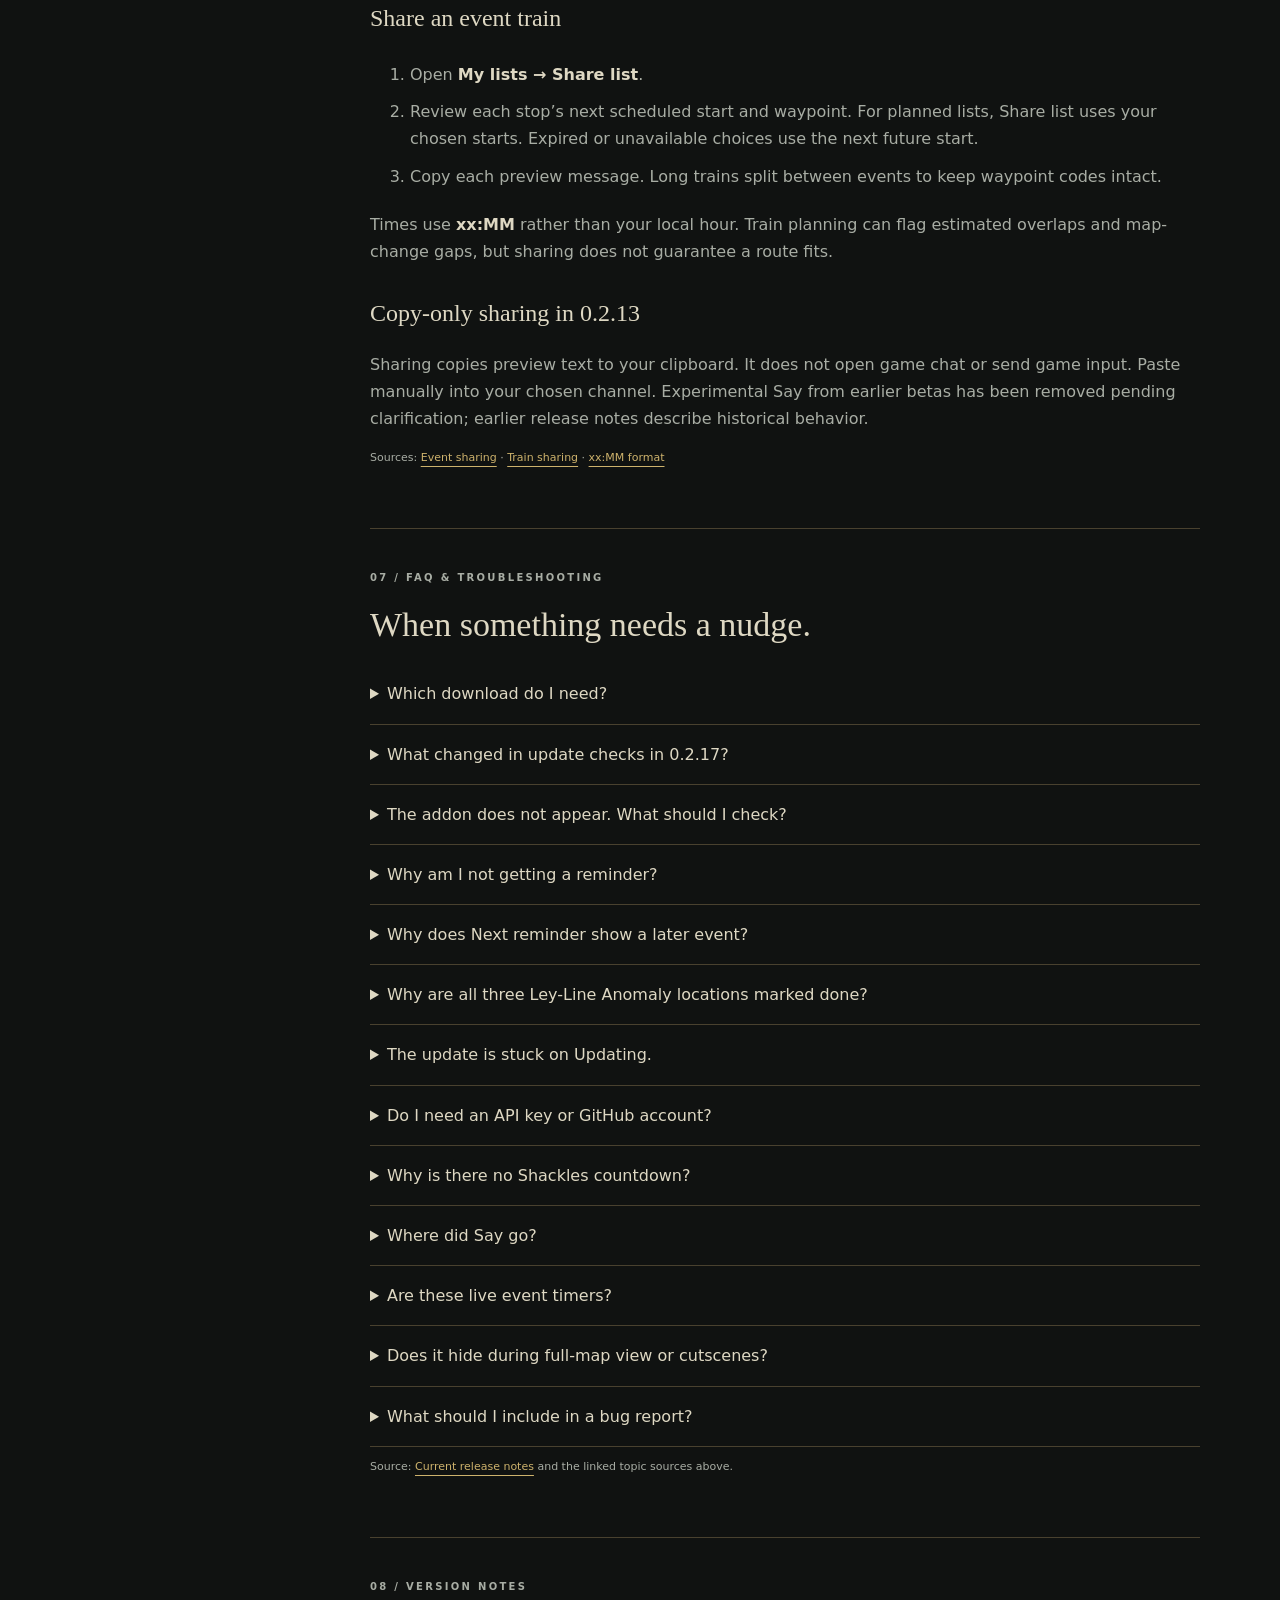
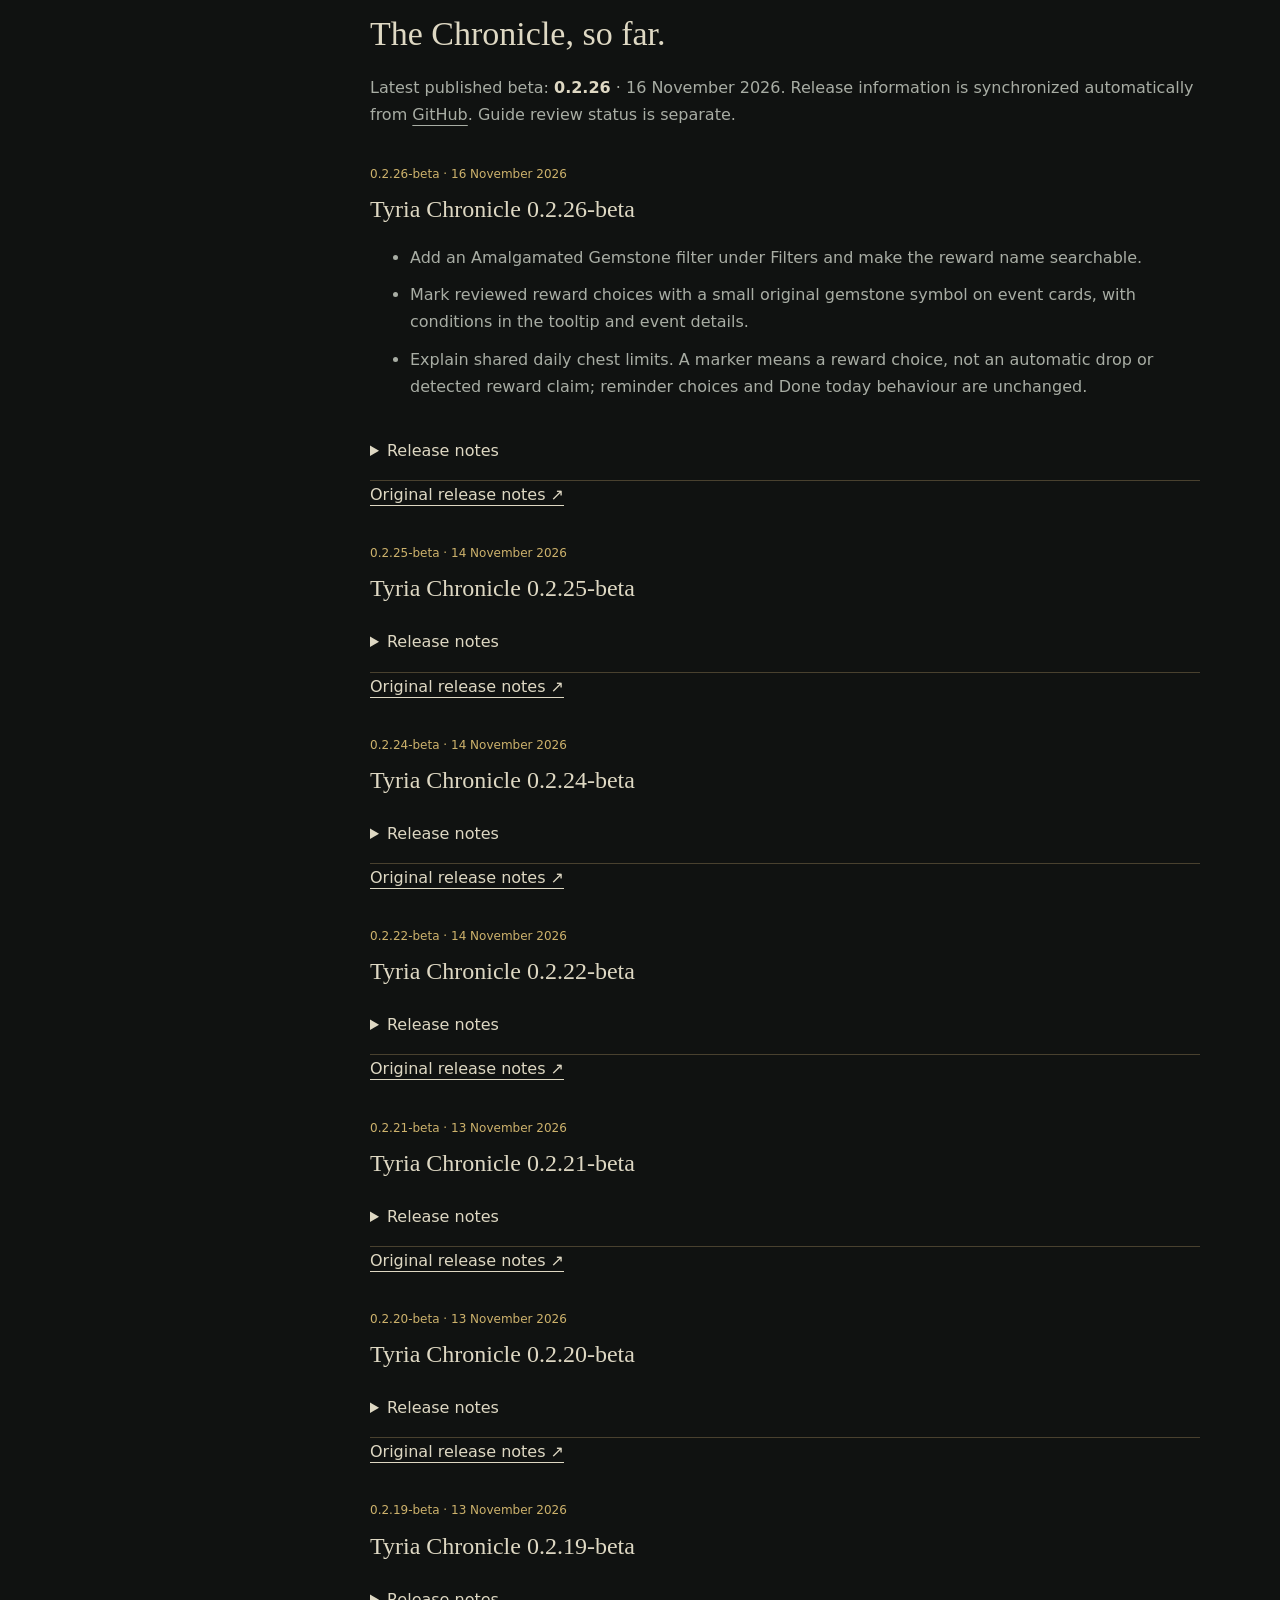
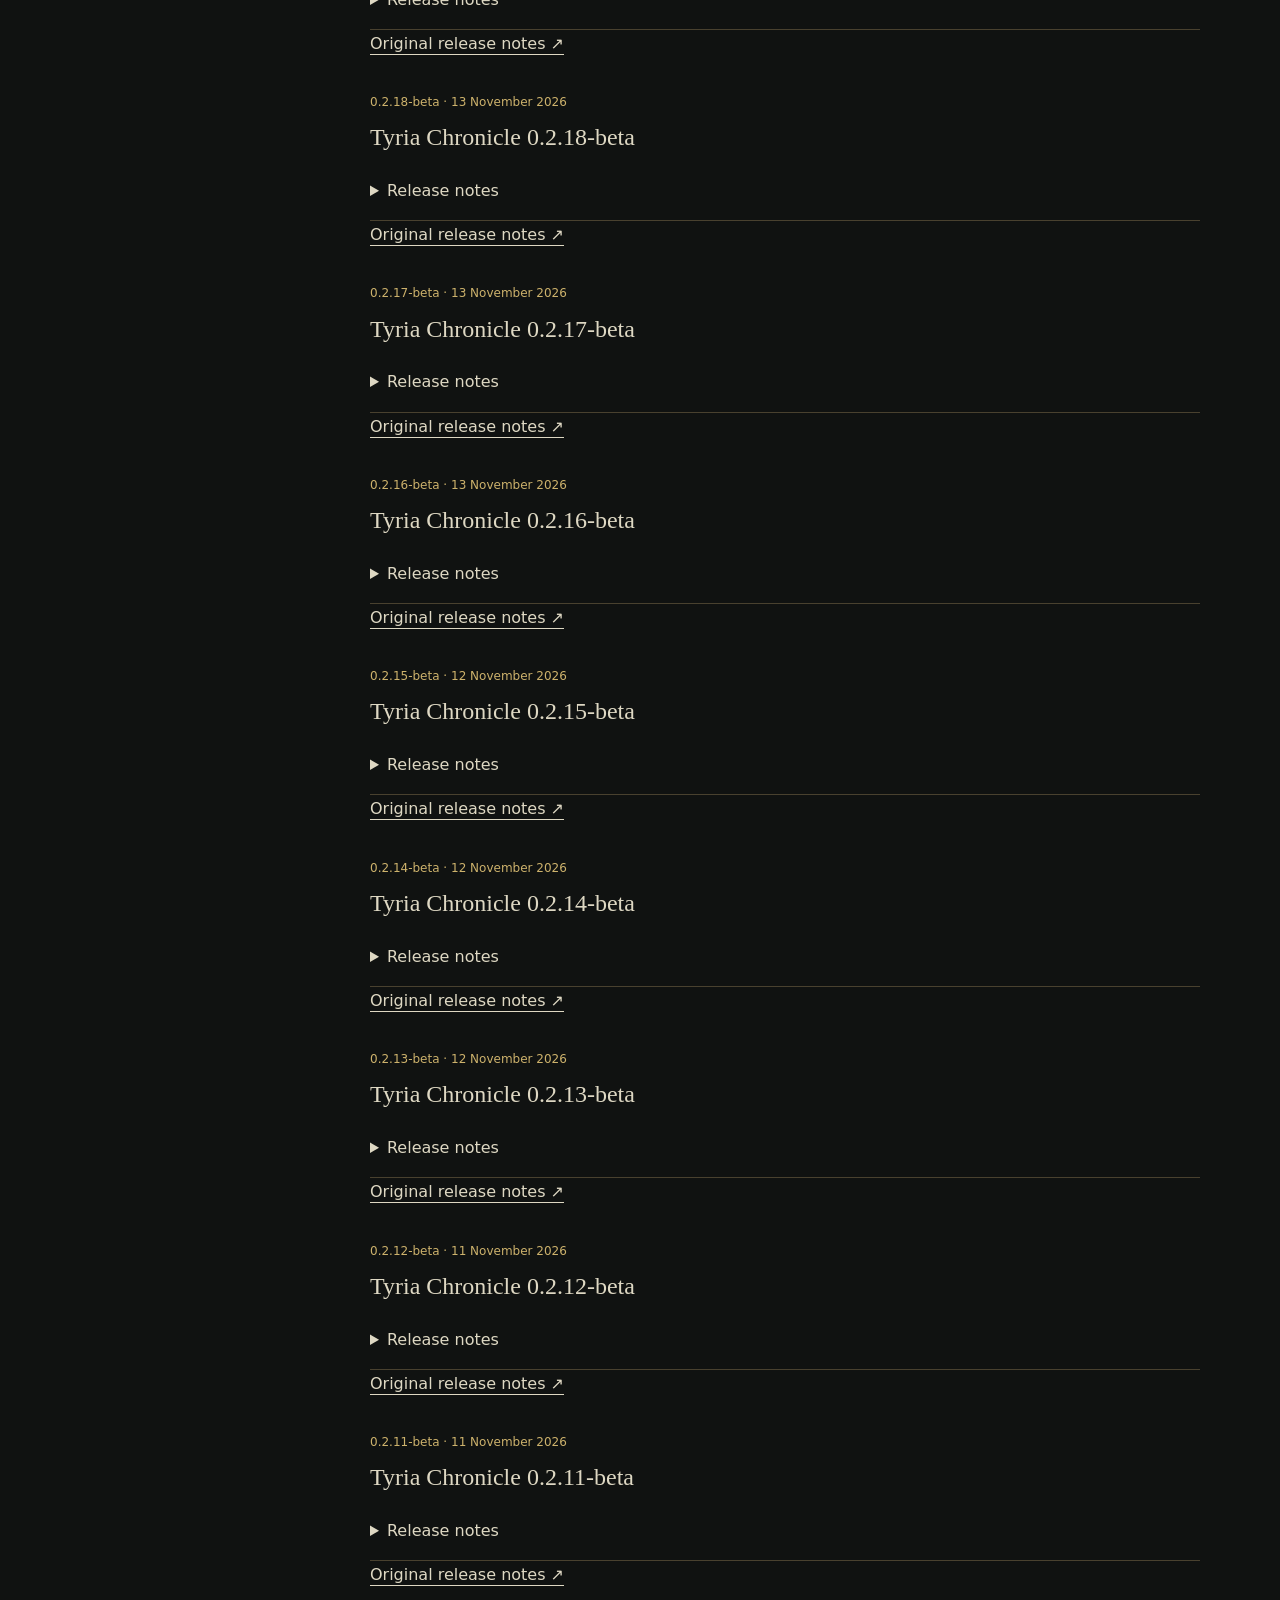
==== commit ba1ae46c: "Synchronize published beta release information" ====
--- a/guide.html
+++ b/guide.html
@@ -1,10 +1,10 @@
 <!doctype html><html lang="en"><head><meta charset="utf-8"><meta name="viewport" content="width=device-width,initial-scale=1"><meta name="description" content="Tyria Chronicle user manual: installation, events, individual reminders, fishing, personal lists, sharing and troubleshooting."><title>User guide — Tyria Chronicle</title><link rel="icon" href="images/web-header-clock-v1.png"><link rel="stylesheet" href="styles.css"><script src="app.js" defer></script><script type="module" src="release-live.mjs"></script></head><body><a class="skip" href="#main">Skip to content</a><header><a class="brand" href="index.html"><img src="images/web-header-clock-v1.png" width="38" height="38" alt=""><span>TYRIA CHRONICLE<small>AN INDEPENDENT GW2 COMPANION</small></span></a><nav aria-label="Main navigation"><a href="timers.html">Timers</a><a href="index.html#features">Features</a><a href="guide.html" aria-current="page">User guide</a><a href="#changelog">Changelog</a><a class="nav-download" href="index.html#download">Get the beta ↗</a></nav></header><main id="main" class="guide-layout"><aside class="sidebar"><label for="guide-search">FIND YOUR ANSWER</label><input id="guide-search" type="search" placeholder="Search the guide…"><p id="search-status" role="status" aria-live="polite"></p><nav aria-label="Guide topics"><a href="#start">Getting started</a><a href="#events">Events</a><a href="#reminders">Reminders</a><a href="#fishing">Fishing</a><a href="#lists">Personal lists</a><a href="#train-planning">Train planning</a><a href="#sharing">Sharing</a><a href="#faq">FAQ & troubleshooting</a><a href="#changelog">Changelog</a><a href="#about">About & support</a><a href="#privacy">Privacy & cookies</a></nav></aside><div class="guide-content"><!-- release:guide-status:start -->
-<p class="note">Latest beta: <strong>0.2.25</strong>. Feature guides reviewed for <strong>0.2.15</strong> on 12 November 2026; installation/update troubleshooting reviewed for <strong>0.2.17</strong> on 13 November 2026. Automatic release updates do not mark the manual as newly reviewed.</p>
+<p class="note">Latest beta: <strong>0.2.26</strong>. Feature guides reviewed for <strong>0.2.15</strong> on 12 November 2026; installation/update troubleshooting reviewed for <strong>0.2.17</strong> on 13 November 2026. Automatic release updates do not mark the manual as newly reviewed.</p>
 <!-- release:guide-status:end --><p class="eyebrow">THE FIELD GUIDE</p><p class="note">Train planning was introduced in 0.2.15. Screenshots show the 0.2.14 visual design and 0.2.15 planning and goal-list views; newer versions may differ.</p><h1>A little help for<br>the road ahead.</h1><p>Feature guides reviewed for <strong>0.2.15-beta</strong> on 12 November 2026. Installation and update troubleshooting reviewed for <strong>0.2.17-beta</strong> on 13 November 2026. Release information updates automatically; guide review dates do not.</p><p class="note">This guide covers documented beta behavior. Schedules are bundled estimates, not live map status. In-game confirmation of new features is still welcome.</p>
 <article id="start"><p class="number">01 / GETTING STARTED</p><h2>From download to your first event.</h2><h3>Install the beta</h3><ol><li>Use <strong>Windows x64</strong> and install <a href="https://raidcore.gg/gw2/nexus">Raidcore Nexus</a> separately.</li><li>Open <a href="https://github.com/ZevaXO/TyriaChronicle-beta/releases">beta releases</a>, read the newest release notes and download the attached <code>TyriaChronicle-…-windows-x64.zip</code>. GitHub’s “Source code” ZIP is not the addon. The standalone DLL asset is for Nexus updates.</li><li><strong>Close Guild Wars 2.</strong> Extract the downloaded ZIP.</li><li>Copy <code>TyriaChronicle.dll</code> from the ZIP into your <code>Guild Wars 2/addons</code> folder.</li><li>Start the game and enable <strong>Tyria Chronicle</strong> in Nexus.</li><li>Click the clock icon or press <kbd>Ctrl + Shift + E</kbd> to open it.</li></ol><h3 id="gw2launcher">Gw2Launcher and multiple accounts</h3><p>Use the <strong>addons folder that Nexus uses for the game instance you launch</strong>. With localized execution this can be inside a numbered account folder, for example <code>Guild Wars 2/Gw2Launcher/1/addons</code>, rather than the main game's addons folder.</p><ol><li>Check your launcher configuration and that client's Nexus log to identify the active addons directory.</li><li>Install Tyria Chronicle in each separate active addon directory where you want to use it.</li><li>Launch the relevant client and verify Tyria Chronicle appears under <strong>Installed</strong> in Nexus.</li></ol><p class="note">Some launcher setups share or link folders. Several visible addons folders do not necessarily mean separate installations or separate settings.</p><h3>Update without losing your lists</h3><!-- release:warning:start -->
-<aside class="release-alert" aria-label="Existing user upgrade notes"><details><summary><strong>Already using Tyria Chronicle?</strong> Check upgrade notes</summary><p>Installing for the first time? Use the latest beta download and follow the installation guide. These notes apply to existing installations.</p><h2>Important release information · 0.2.25</h2><p style="white-space:pre-line">If you use 0.2.15–0.2.22, close GW2 and install the ZIP manually. Earlier versions can crash or hang while unloading, including from Nexus Configure. Installing the replacement cannot repair the old module while it unloads. Replace only TyriaChronicle.dll and keep your settings folder.
-
-0.2.23 was a local test build. Normal startup with that fixed build was confirmed by the project owner. A live update from the fixed build with Configure open still needs in-game verification; mock-host tests do not establish safety for every Nexus/addon combination.</p><a href="https://github.com/ZevaXO/TyriaChronicle-beta/releases/tag/v0.2.25">Read the upgrade notes ↗</a><h2>Important upgrade from 0.2.15 / 0.2.16</h2><p style="white-space:pre-line">Close Guild Wars 2 and install the latest beta ZIP manually. Those older DLLs can crash while unloading during a live update. Replace only TyriaChronicle.dll and keep your settings folder.</p><a href="https://github.com/ZevaXO/TyriaChronicle-beta/releases/tag/v0.2.17">Read the upgrade notes ↗</a></details></aside>
+<aside class="release-alert" aria-label="Existing user upgrade notes"><details><summary><strong>Already using Tyria Chronicle?</strong> Check upgrade notes</summary><p>Installing for the first time? Use the latest beta download and follow the installation guide. These notes apply to existing installations.</p><h2>Important release information · 0.2.26</h2><p style="white-space:pre-line">If you use 0.2.15–0.2.22, close GW2 and install the ZIP manually. Earlier versions can crash or hang while unloading, including from Nexus Configure. Installing the replacement cannot repair the old module while it unloads. Replace only TyriaChronicle.dll and keep your settings folder.
+
+0.2.23 was a local test build. Normal startup with that fixed build was confirmed by the project owner. A live update from the fixed build with Configure open still needs in-game verification; mock-host tests do not establish safety for every Nexus/addon combination.</p><a href="https://github.com/ZevaXO/TyriaChronicle-beta/releases/tag/v0.2.26">Read the upgrade notes ↗</a><h2>Important upgrade from 0.2.15 / 0.2.16</h2><p style="white-space:pre-line">Close Guild Wars 2 and install the latest beta ZIP manually. Those older DLLs can crash while unloading during a live update. Replace only TyriaChronicle.dll and keep your settings folder.</p><a href="https://github.com/ZevaXO/TyriaChronicle-beta/releases/tag/v0.2.17">Read the upgrade notes ↗</a></details></aside>
 <!-- release:warning:end --><p>In Nexus, enable pre-release updates for Tyria Chronicle and choose <strong>Check for Updates</strong>. In 0.2.8 or newer, <strong>Update options → Open Nexus addons</strong> provides a shortcut; complete installation in Nexus. If that shortcut differs on your Nexus version, open the host addon menu manually.</p><p>For a manual update, close the game, download and extract the new release ZIP, then replace the existing DLL. Settings and lists are retained. The release’s SHA256 file is provided to verify its ZIP.</p><p class="note">On 0.2.6 or 0.2.7, the old direct Update button does not work. Use Nexus’s own update control or replace the DLL manually. Users still on 0.2.0 need a manual update to gain Nexus update support.</p><h3>What changed in 0.2.13?</h3><p>Events use readable two-column cards. Details, Fishing, reminders and Quick help have clearer layouts. Category symbols are independently drawn; unapproved event portraits are excluded.</p><h3>Your first five minutes</h3><p>Open the event list, choose a time range, find an event and inspect its map and waypoint. Select a reminder, then try a personal list. No GW2 API key is needed.</p><p class="source">Sources: <a href="https://github.com/ZevaXO/TyriaChronicle-beta/blob/main/README.md">README</a> · <a href="https://github.com/ZevaXO/TyriaChronicle-beta/releases/tag/v0.2.12">0.2.12 release</a></p></article>
 <article id="events"><p class="number">02 / EVENTS</p><h2>Find your next stop.</h2><figure class="app-shot "><a href="images/events.png" target="_blank" rel="noopener"><img src="images/events.png" alt="Upcoming two-column Events interface with category navigation and waypoint controls" loading="lazy" decoding="async"></a><figcaption>App interface · 0.2.14 design <a href="images/events.png" target="_blank" rel="noopener">View full size ↗</a></figcaption></figure><ol><li>Open Tyria Chronicle using its clock icon or shortcut.</li><li>Choose how far ahead to browse. Presets include <strong>1h, 2h, 4h and 24h</strong>; direct minute entry is also supported.</li><li>Use the labeled <strong>Search</strong> field and the available filters to narrow the event list. Events are grouped by scheduled start time.</li><li>Read the event’s map and short explanation. Copy its waypoint for use in game chat.</li><li>After completing the event, mark <strong>Done today</strong> to pause its reminders until daily reset.</li></ol><p><strong>Tip:</strong> The search field’s Clear button removes only the search text, leaving other filters in place.</p><p class="note">A listed or estimated active event is not confirmation that your map has started it. Completion is manual; the addon does not detect kills. <strong>Shackles of the Ancients has no countdown or reminders while its changed schedule is unverified.</strong> Festival dates cover 2026 only. Weekly Wizard’s Vault boss suggestions are provisional and not account-verified; check your in-game objective.</p><p class="source">Sources: <a href="https://github.com/ZevaXO/TyriaChronicle-beta/blob/main/README.md">README</a> · <a href="https://github.com/ZevaXO/TyriaChronicle-beta/releases/tag/v0.2.11">Search changes</a></p></article>
 <article id="reminders"><p class="number">03 / REMINDERS</p><h2>A little preparation goes a long way.</h2><figure class="app-shot "><a href="images/reminders.png" target="_blank" rel="noopener"><img src="images/reminders.png" alt="Reminder popup showing Copy waypoint and Done today" loading="lazy" decoding="async"></a><figcaption>App interface · 0.2.14 design <a href="images/reminders.png" target="_blank" rel="noopener">View full size ↗</a></figcaption></figure><figure class="app-shot settings-shot"><a href="images/settings.png" target="_blank" rel="noopener"><img src="images/settings.png" alt="Settings preview with notification choices, default reminder time and weekly boss options" loading="lazy" decoding="async"></a><figcaption>App interface · 0.2.14 design <a href="images/settings.png" target="_blank" rel="noopener">View full size ↗</a></figcaption></figure><ol><li>Turn the main <strong>Notifications</strong> switch on and ensure <strong>Mute</strong> is off.</li><li>Choose reminders by category or select individual events.</li><li>For a custom lead time, open an event’s details and uncheck <strong>Use default reminder time</strong>.</li><li>Enter <strong>0–60 minutes</strong> before that event. Use a longer lead when you want extra preparation time.</li><li>Check <strong>Use default reminder time</strong> again to restore the shared default. Choices are saved between sessions.</li></ol><p><strong>Next reminder</strong> shows the earliest notification time. A later event with a longer lead can therefore appear before an earlier event. Changing the lead does not resend a start that has already been notified.</p><h3>When the popup arrives</h3><p>Copy the waypoint or mark the event <strong>Done today</strong> directly in the reminder popup. The popup is movable and optional sound is supported. Use Undo if you marked an event by mistake.</p><p class="note">Done today lasts until <strong>00:00 UTC</strong>. Ley-Line Anomaly shares completion across Gendarran Fields, Timberline Falls and Iron Marches. Marking any one done pauses all three; undoing from any location restores the group according to your saved reminder choices.</p><p class="source">Sources: <a href="https://github.com/ZevaXO/TyriaChronicle-beta/releases/tag/v0.2.12">Individual reminder times</a> · <a href="https://github.com/ZevaXO/TyriaChronicle-beta/releases/tag/v0.2.7">Shared Anomaly completion</a></p></article>
@@ -13,7 +13,44 @@
 <article id="train-planning"><p class="number">PERSONAL PLANNING / AVAILABLE IN 0.2.15</p><h2>Build a meta train around your group.</h2><figure class="app-shot train-shot"><a href="images/train-planning-v15.png" target="_blank" rel="noopener"><img src="images/train-planning-v15.png" width="627" height="661" alt="Train editor showing later start choices, Next that fits and timing warnings" loading="lazy" decoding="async"></a><figcaption>Train planning · 0.2.15 <a href="images/train-planning-v15.png" target="_blank" rel="noopener">View full size ↗</a></figcaption></figure><ol><li>Open <strong>My lists → Edit list</strong> and enable <strong>Train planning</strong>.</li><li>Select events in <strong>Choose events</strong>. Choose a later <strong>Start</strong>, or use <strong>Next that fits</strong>. Each list keeps its own chosen times.</li><li>Adjust estimated event durations using <strong>Time…</strong> and set a map-change margin under <strong>Planning options</strong>.</li><li>Open <strong>Train preview</strong> to see your route in time order and review overlap or short map-change-gap warnings.</li><li>Use <strong>Find events for this gap</strong> for a curated shortlist of community-route stops that fit your estimates. <strong>Add this start</strong> selects the suggested occurrence.</li><li>Open <strong>Share list</strong> to copy the route using its chosen starts, then paste manually into your chosen chat channel.</li></ol><h3>Start with a classic</h3><p>The <strong>Classic meta train</strong> template seeds <strong>Piñata → Chak Gerent → Octovine</strong> in order. Matriarch is an optional tip, not an invented short timer.</p><p class="note">Durations are estimates, initially based on schedule windows. Map preparation, queues and population are not known. Suggestions are curated, not live popularity data. Adjust timings for your group; neither planning nor sharing guarantees the route fits.</p><h3>Plans and reminders are separate</h3><p>Chosen starts affect <strong>Train preview</strong> and <strong>Share list</strong>. The main timeline and reminders still follow normal schedules. Expired or unavailable chosen starts fall back to the next future start. Changing list membership does not change reminder choices. Existing settings and lists are retained.</p><p class="source">Sources: <a href="https://github.com/ZevaXO/TyriaChronicle-beta/releases/tag/v0.2.15">0.2.15 release notes</a> · <a href="https://github.com/ZevaXO/TyriaChronicle-beta/blob/main/README.md">Public README</a></p></article><article id="sharing"><p class="number">06 / SHARING</p><h2>Bring the party along.</h2><h3>Share one event</h3><ol><li>Open <strong>Share</strong> on an event.</li><li>Review the message containing its scheduled start, name and waypoint.</li><li>Choose <strong>Copy</strong>, then paste it into your chosen game chat channel.</li></ol><h3>Share an event train</h3><ol><li>Open <strong>My lists → Share list</strong>.</li><li>Review each stop’s next scheduled start and waypoint. For planned lists, Share list uses your chosen starts. Expired or unavailable choices use the next future start.</li><li>Copy each preview message. Long trains split between events to keep waypoint codes intact.</li></ol><p>Times use <strong>xx:MM</strong> rather than your local hour. Train planning can flag estimated overlaps and map-change gaps, but sharing does not guarantee a route fits.</p><h3>Copy-only sharing in 0.2.13</h3><p>Sharing copies preview text to your clipboard. It does not open game chat or send game input. Paste manually into your chosen channel. Experimental Say from earlier betas has been removed pending clarification; earlier release notes describe historical behavior.</p><p class="source">Sources: <a href="https://github.com/ZevaXO/TyriaChronicle-beta/releases/tag/v0.2.5">Event sharing</a> · <a href="https://github.com/ZevaXO/TyriaChronicle-beta/releases/tag/v0.2.6">Train sharing</a> · <a href="https://github.com/ZevaXO/TyriaChronicle-beta/releases/tag/v0.2.9">xx:MM format</a></p></article>
 <article id="faq"><p class="number">07 / FAQ & TROUBLESHOOTING</p><h2>When something needs a nudge.</h2><details><summary>Which download do I need?</summary><p>The attached <code>TyriaChronicle-…-windows-x64.zip</code> on the newest beta release. Not the automatically generated Source code ZIP. Nexus is installed separately.</p></details><details><summary>What changed in update checks in 0.2.17?</summary><p>Manual checks during the 30-second cooldown queue with a countdown, then run without another click. A click during an active check uses the same request. Open Nexus addons and Download beta remain accessible if checking fails. Checking availability does not install an update.</p></details><details><summary>The addon does not appear. What should I check?</summary><p>Confirm Windows x64, Nexus installation, and that the extracted DLL is in the addons folder used by Nexus for the client you launched. With Gw2Launcher localized execution this may be a numbered account folder such as Guild Wars 2/Gw2Launcher/1/addons. Check that client's Nexus log and verify Tyria Chronicle appears under Installed. Shared or linked folders do not necessarily mean separate installations or settings. Start GW2 and enable Tyria Chronicle in Nexus. Try the clock icon or Ctrl + Shift + E; the main window starts closed. Version 0.2.16 fixed a missing startup shortcut, and 0.2.17 retains that recovery. If you use 0.2.15/0.2.16, close GW2 and install the newest ZIP manually. If it still fails, report your version and what you tried.</p></details><details><summary>Why am I not getting a reminder?</summary><p>Check Notifications is on, Mute is off, and the event or category is selected. Check Done today and your lead time. For Fishing, enable its separate reminders and select the right region and phases. A time change does not resend an already notified start.</p></details><details><summary>Why does Next reminder show a later event?</summary><p>Since 0.2.12 it chooses the earliest notification time, including preparation lead. A later event with a long lead may need to notify first.</p></details><details><summary>Why are all three Ley-Line Anomaly locations marked done?</summary><p>They share daily completion. Undo from any location to restore the group. Completion resets at 00:00 UTC and is marked manually.</p></details><details><summary>The update is stuck on Updating.</summary><p>The old button in 0.2.6/0.2.7 cannot complete this update. Use Nexus Check for Updates with pre-release updates enabled, or close the game and replace the DLL from the newest ZIP. Version information can take a few minutes to propagate.</p></details><details><summary>Do I need an API key or GitHub account?</summary><p>No GW2 API key is needed. Public beta downloads do not require a GitHub account. Discord is the primary feedback channel; GitHub issues are optional and require an account.</p></details><details><summary>Why is there no Shackles countdown?</summary><p>In 0.2.13, Shackles of the Ancients countdowns and reminders are paused until its changed schedule is verified. Its details remain available.</p></details><details><summary>Where did Say go?</summary><p>Experimental Say was removed in 0.2.13 pending clarification. Sharing is now Copy-only; paste manually into your chosen game chat channel.</p></details><details><summary>Are these live event timers?</summary><p>Schedules are bundled estimates, not live map status. Estimated active windows do not guarantee an event is running on your map. Fishing follows standard outdoor schedules.</p></details><details><summary>Does it hide during full-map view or cutscenes?</summary><p>Separate full-map and cutscene hiding is not implemented in the current beta.</p></details><details><summary>What should I include in a bug report?</summary><p>The version from Settings, your steps, expected result and actual result. For event timing, include date, map, time and time zone. For Fishing, include region, local/UTC setting and observed phase. A cropped screenshot helps; remove personal details. Help & feedback can copy basic troubleshooting information.</p></details><p class="source">Source: <a href="https://github.com/ZevaXO/TyriaChronicle-beta/releases/tag/v0.2.15">Current release notes</a> and the linked topic sources above.</p></article>
 <article id="changelog"><p class="number">08 / VERSION NOTES</p><h2>The Chronicle, so far.</h2><!-- release:changelog:start -->
-<p>Latest published beta: <strong>0.2.25</strong> · 14 November 2026. Release information is synchronized automatically from <a href="https://github.com/ZevaXO/TyriaChronicle-beta/releases">GitHub</a>. Guide review status is separate.</p><div id="release-notes"><div class="changelog-entry"><span class="version">0.2.25-beta · 14 November 2026</span><h3>Tyria Chronicle 0.2.25-beta</h3><ul><li>Clarify the Delete list confirmation: watched events stay watched and deleting the list does not turn off their reminders. The original template is retained.</li><li>Label the confirmation action Delete list; reminder behaviour and saved settings are unchanged.</li></ul><details><summary>Release notes</summary><div style="white-space:pre-wrap;overflow-wrap:anywhere;font-size:14px"># Tyria Chronicle 0.2.25-beta
+<p>Latest published beta: <strong>0.2.26</strong> · 16 November 2026. Release information is synchronized automatically from <a href="https://github.com/ZevaXO/TyriaChronicle-beta/releases">GitHub</a>. Guide review status is separate.</p><div id="release-notes"><div class="changelog-entry"><span class="version">0.2.26-beta · 16 November 2026</span><h3>Tyria Chronicle 0.2.26-beta</h3><ul><li>Add an Amalgamated Gemstone filter under Filters and make the reward name searchable.</li><li>Mark reviewed reward choices with a small original gemstone symbol on event cards, with conditions in the tooltip and event details.</li><li>Explain shared daily chest limits. A marker means a reward choice, not an automatic drop or detected reward claim; reminder choices and Done today behaviour are unchanged.</li></ul><details><summary>Release notes</summary><div style="white-space:pre-wrap;overflow-wrap:anywhere;font-size:14px"># Tyria Chronicle 0.2.26-beta
+
+Windows x64; requires Raidcore Nexus. By ZevaXO.
+
+## Important upgrade note
+
+**If you use 0.2.15–0.2.22, close GW2 and install the ZIP manually.** Earlier versions can crash or hang while unloading, including from Nexus Configure. Installing the replacement cannot repair the old module while it unloads. Replace only TyriaChronicle.dll and keep your settings folder.
+
+0.2.23 was a local test build. Normal startup with that fixed build was confirmed by the project owner. A live update from the fixed build with Configure open still needs in-game verification; mock-host tests do not establish safety for every Nexus/addon combination.
+
+## What&#39;s new
+
+- Add an Amalgamated Gemstone filter under Filters and make the reward name searchable.
+- Mark reviewed reward choices with a small original gemstone symbol on event cards, with conditions in the tooltip and event details.
+- Explain shared daily chest limits. A marker means a reward choice, not an automatic drop or detected reward claim; reminder choices and Done today behaviour are unchanged.
+
+## Fishing
+
+Open Fishing next to the clock, choose your map region, then enable Fishing reminders if wanted. Main Notifications must be on and Mute off. Dawn and Dusk last five minutes; day/night fish can also be caught during those transitions. This clock follows the standard outdoor schedule, not live map detection: fixed-time maps and instances can differ.
+
+## Download and update
+
+Use Nexus&#39;s Check for Updates with pre-release updates enabled for Tyria Chronicle. In 0.2.8-beta or newer, Update options &gt; Open Nexus addons provides a shortcut to the host addon list; complete the update in Nexus. The old direct Update button in 0.2.6/0.2.7 is not supported.
+
+For manual installation, download **TyriaChronicle-0.2.26-beta-windows-x64.zip**, close GW2 and replace **Guild Wars 2/addons/TyriaChronicle.dll** with the file from the ZIP. Settings and lists are retained. The SHA256 file verifies the ZIP. GitHub&#39;s Source code downloads are not the installable addon; the standalone DLL asset is for Nexus updates. Version information may take a few minutes to propagate.
+
+## Support and feedback
+
+Use Help &amp; feedback or [Discord](https://discord.gg/3gf8n2P9KS). GitHub bug reports are optional. For fishing times, include your map, selected region, local/UTC setting and the observed phase.
+
+## Testing and limitations
+
+1594 core checks plus update-checker and UI/settings/DLL lifecycle tests passed locally. Individual reminder tests cover long/short/zero leads, reverting to default, notification ordering, duplicate suppression, muted/off and unselected events, shared Anomaly completion, fishing independence and persisted/legacy settings. Normal startup after the previous lifecycle fix was confirmed by the project owner. The owner confirmed normal startup with the local 0.2.23 lock fix. The new regression test reproduces the lock inversion with the previous DLL; the fixed build also passes five actual FreeLibrary/file-replacement/LoadLibrary cycles in the mock host. Actual Nexus live updating from the fix remains to be verified. The harness covers duplicate/concurrent unload, late callbacks, recovery on reload, and queued update-check timing; it reproduces a failure with the previous release. This is not broad multi-system or exhaustive host-race validation. Tests cover later starts, midnight, overlap/buffer boundaries, per-list persistence, gap filtering and template IDs. Existing settings and lists are retained.
+
+Schedules are estimates, not live map status. Planning durations are estimates, initially based on schedule windows. Map preparation, queues and population are not known. Suggestions are a curated shortlist, not live popularity data. Expired or unavailable chosen starts use the next future start. Plan choices affect Train preview and Share list; the main timeline and reminders still follow normal schedules. Sharing does not guarantee the route fits. Copy does not open game chat or send input. Paste manually into your chosen channel. Full-map and cutscene hiding is not separately implemented.
+
+This is an AI-assisted development project, not an ArenaNet or Raidcore product. Applicable license notices are included in the ZIP.
+</div></details><a href="https://github.com/ZevaXO/TyriaChronicle-beta/releases/tag/v0.2.26">Original release notes ↗</a></div><div class="changelog-entry"><span class="version">0.2.25-beta · 14 November 2026</span><h3>Tyria Chronicle 0.2.25-beta</h3><details><summary>Release notes</summary><div style="white-space:pre-wrap;overflow-wrap:anywhere;font-size:14px"># Tyria Chronicle 0.2.25-beta
 
 Windows x64; requires Raidcore Nexus. By ZevaXO.
 
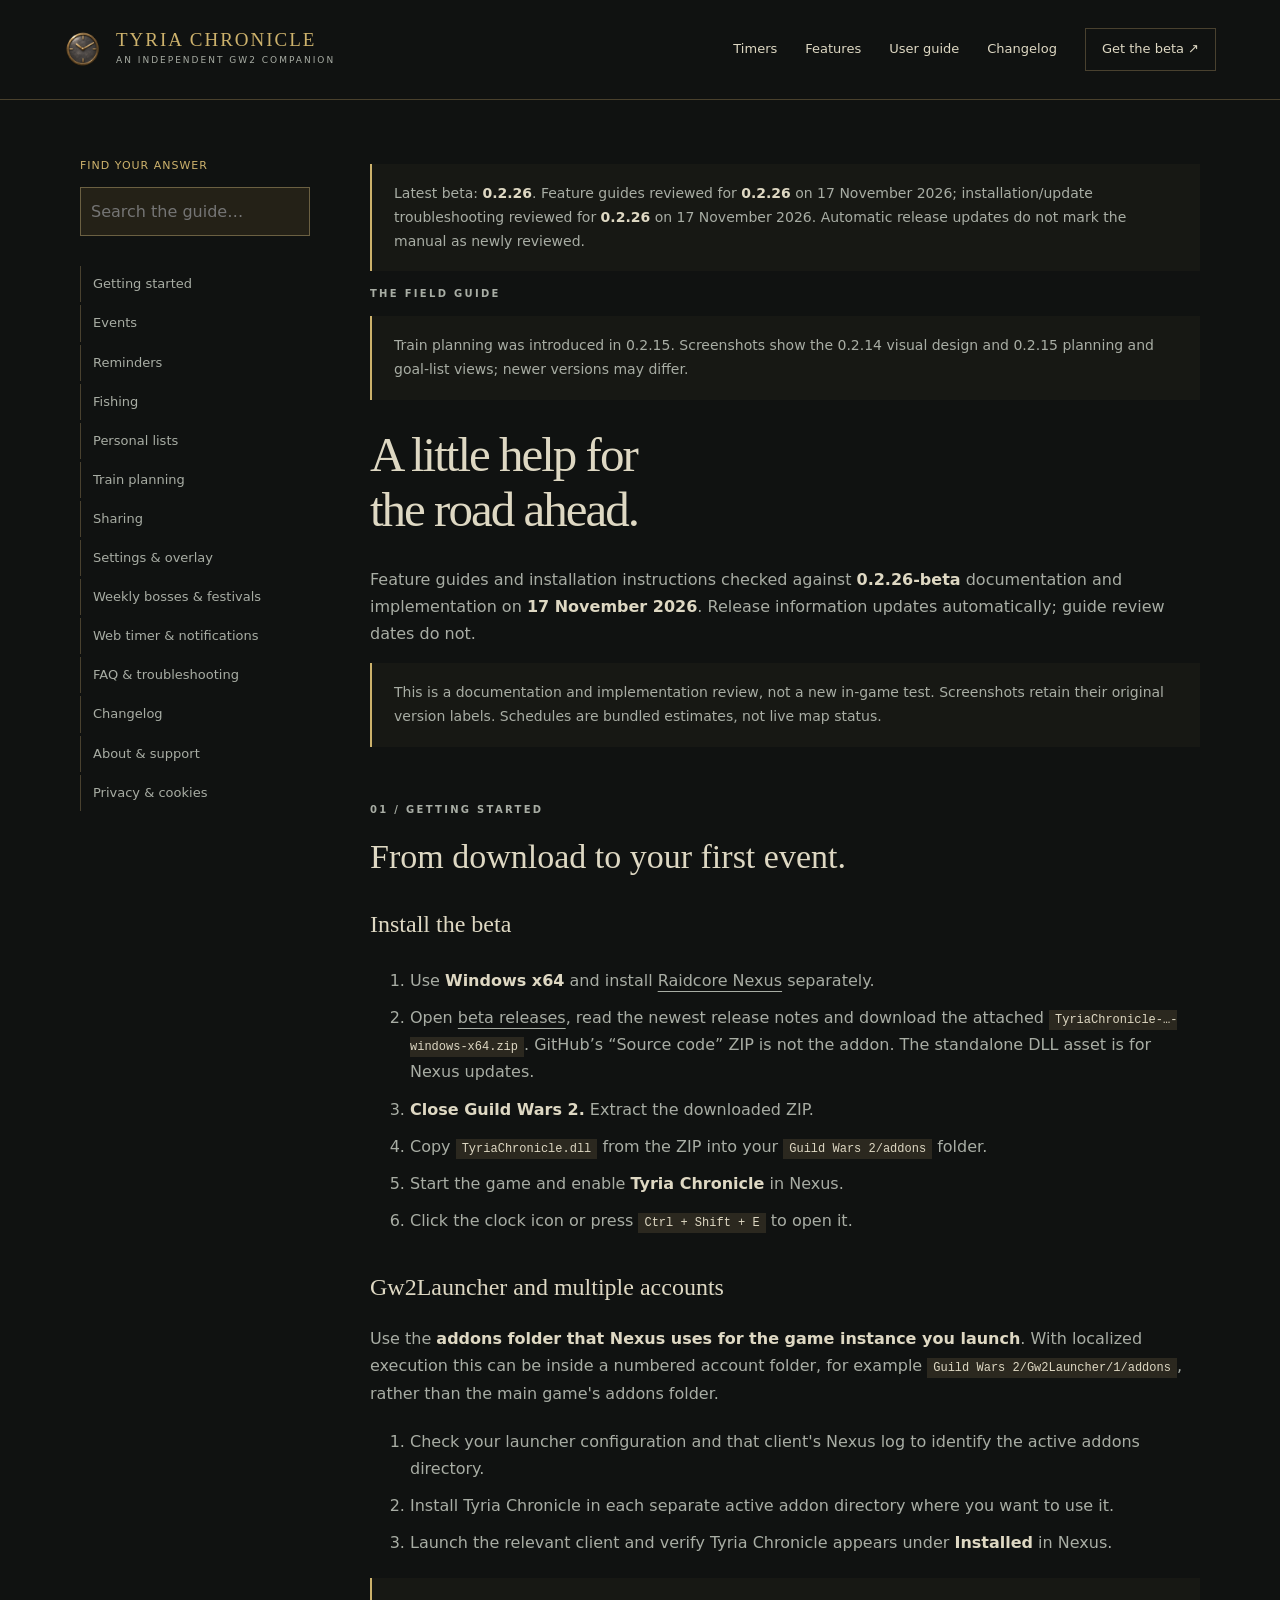
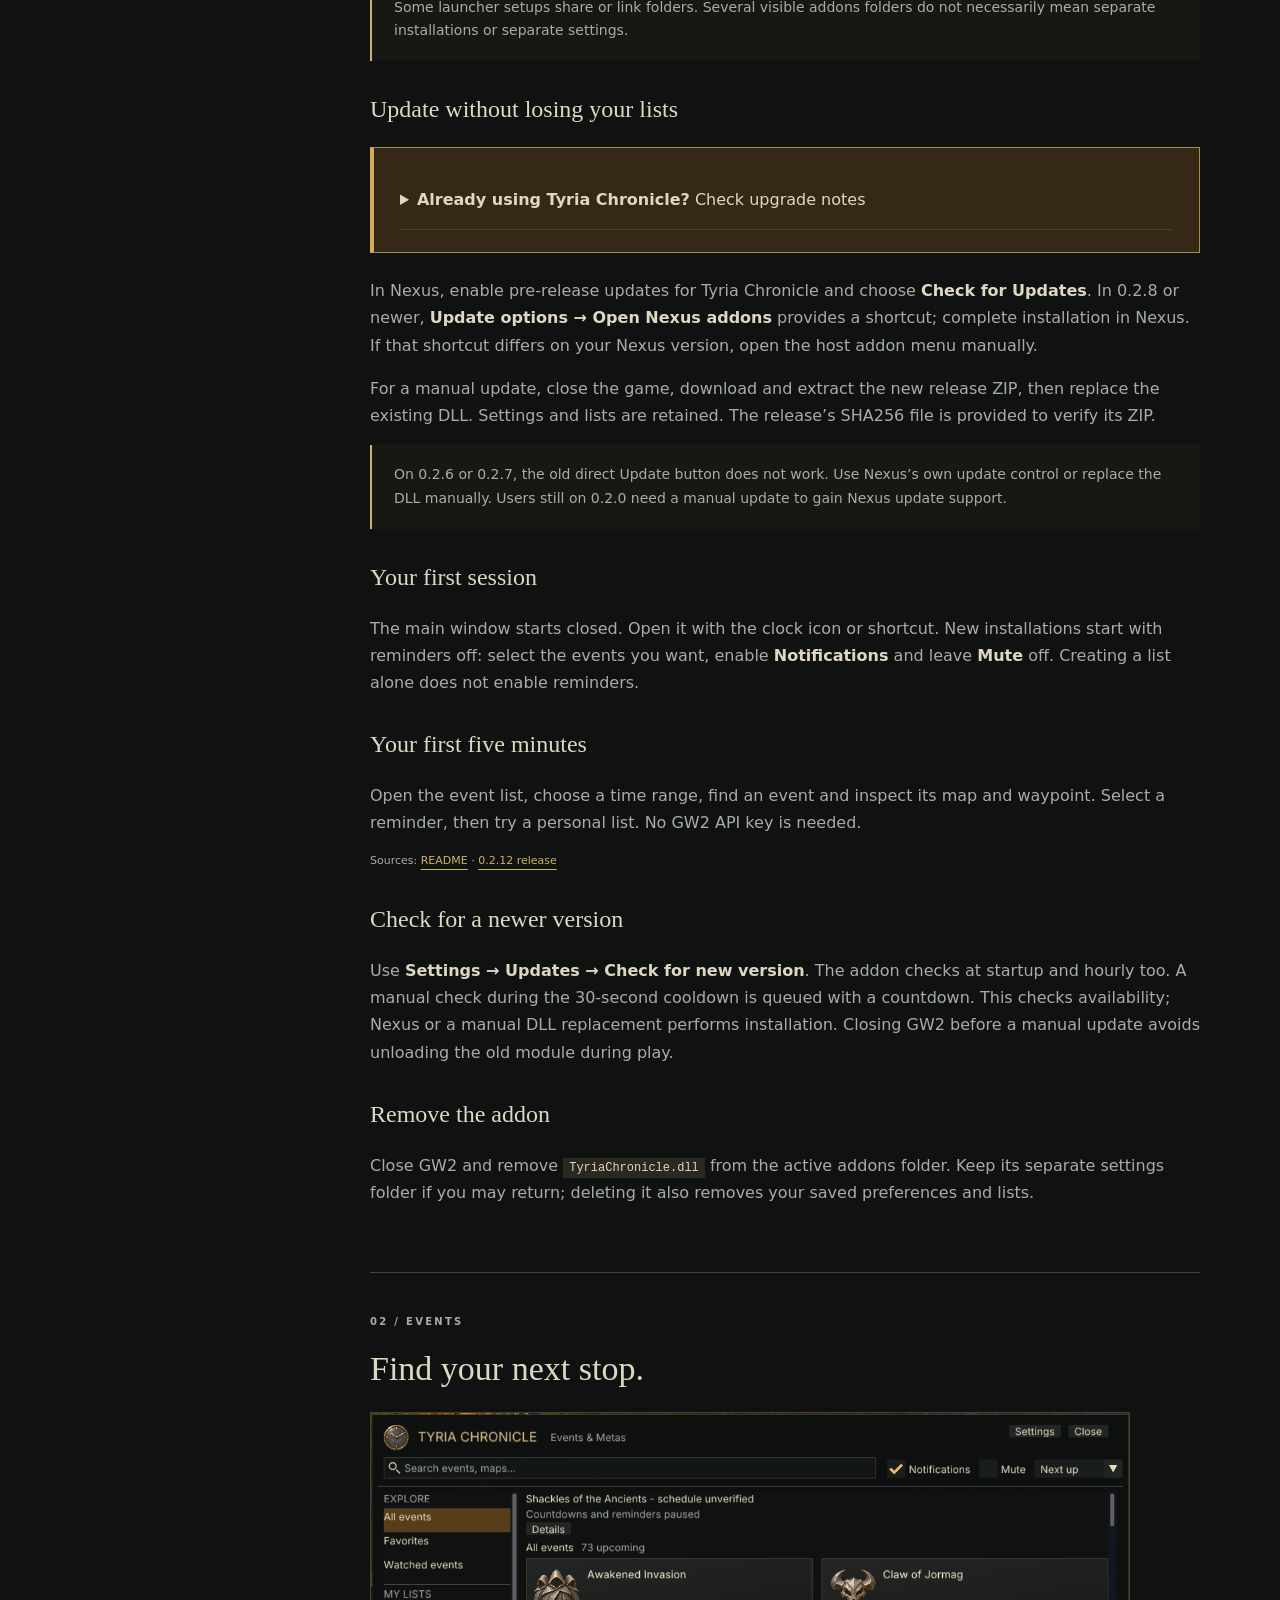
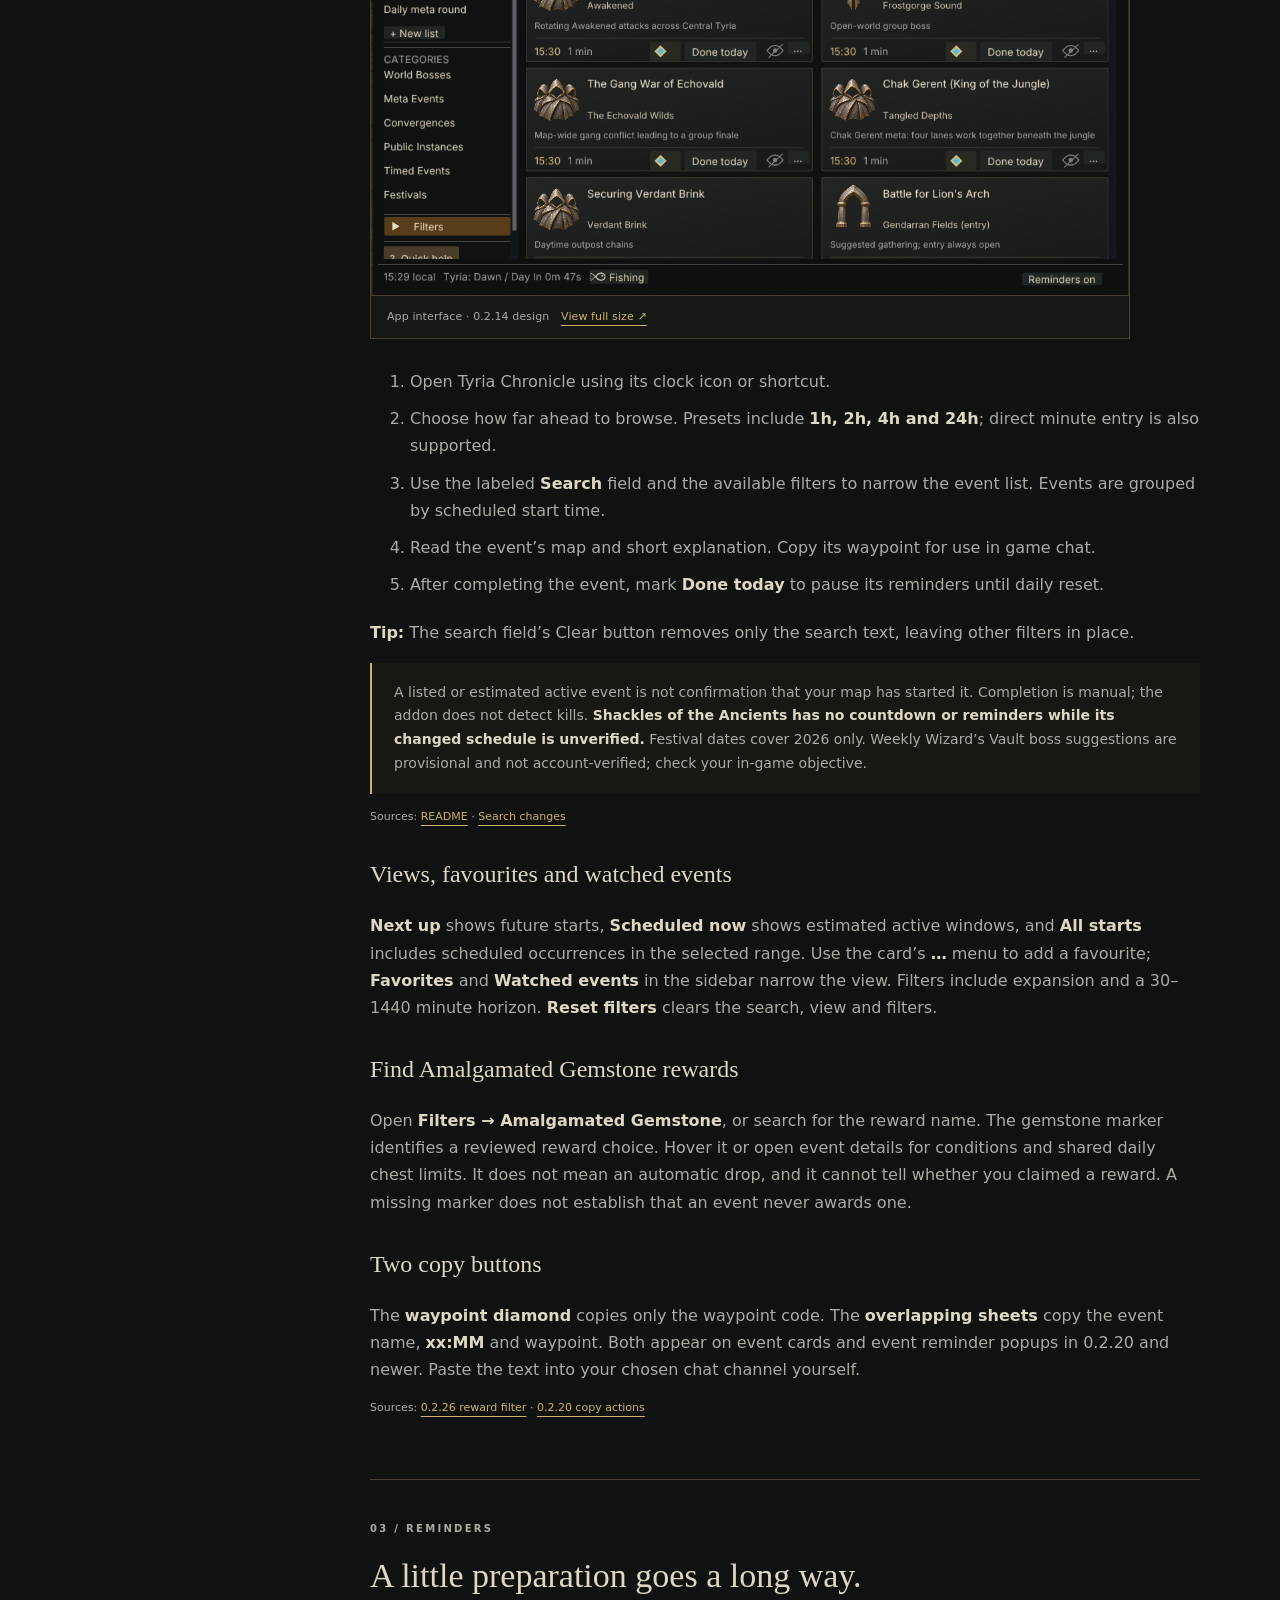
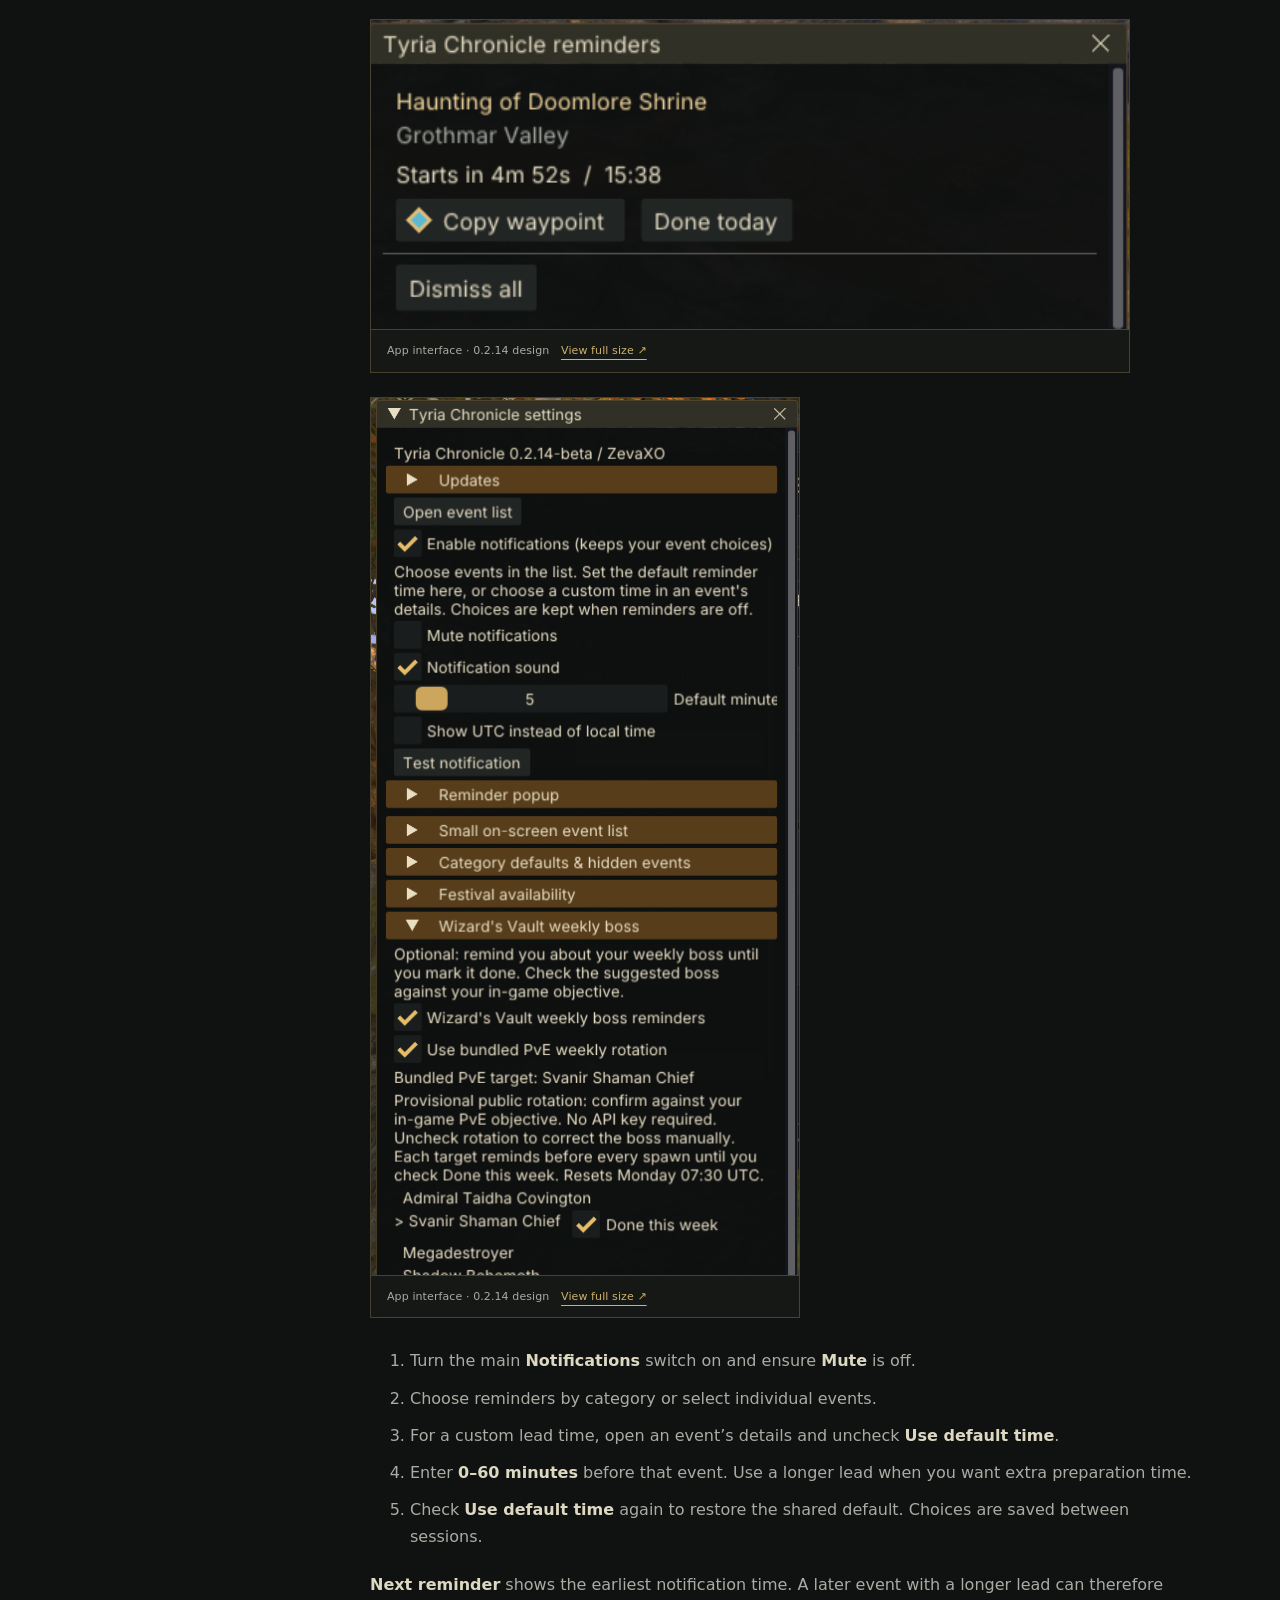
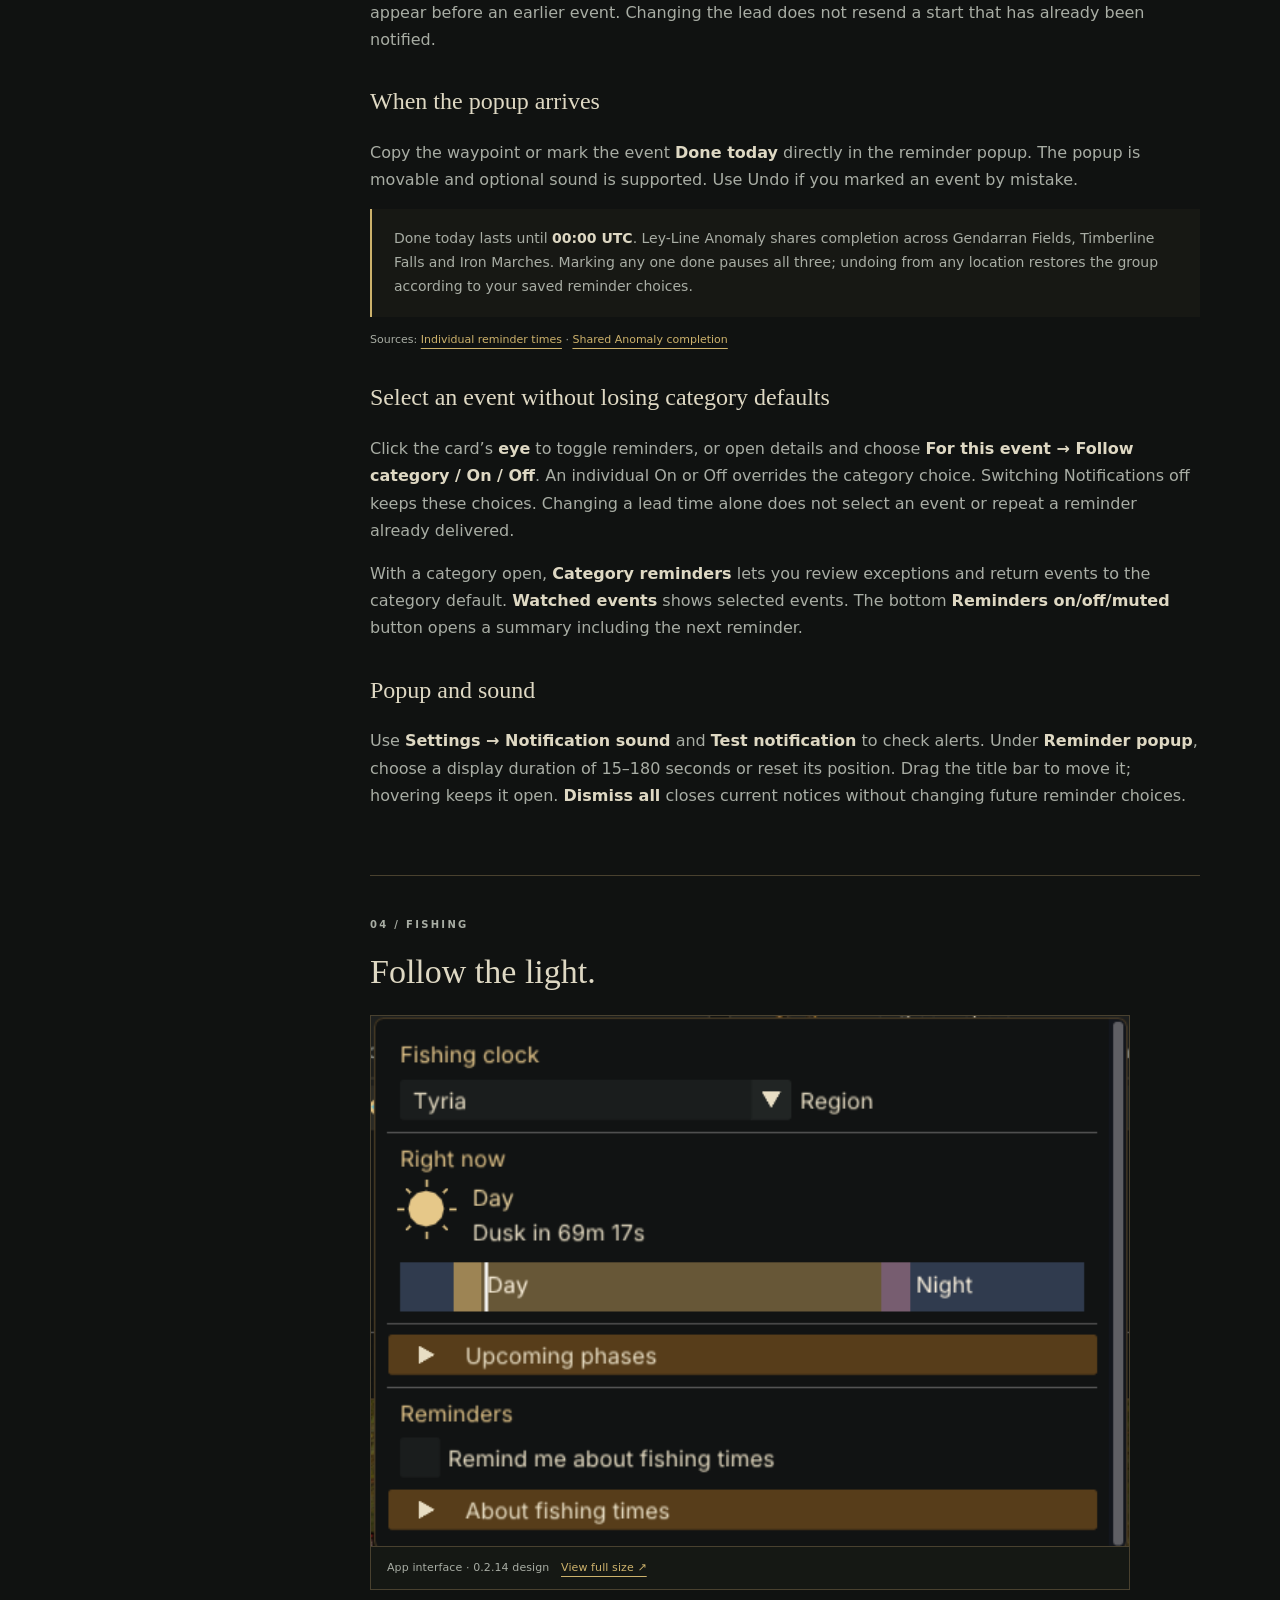
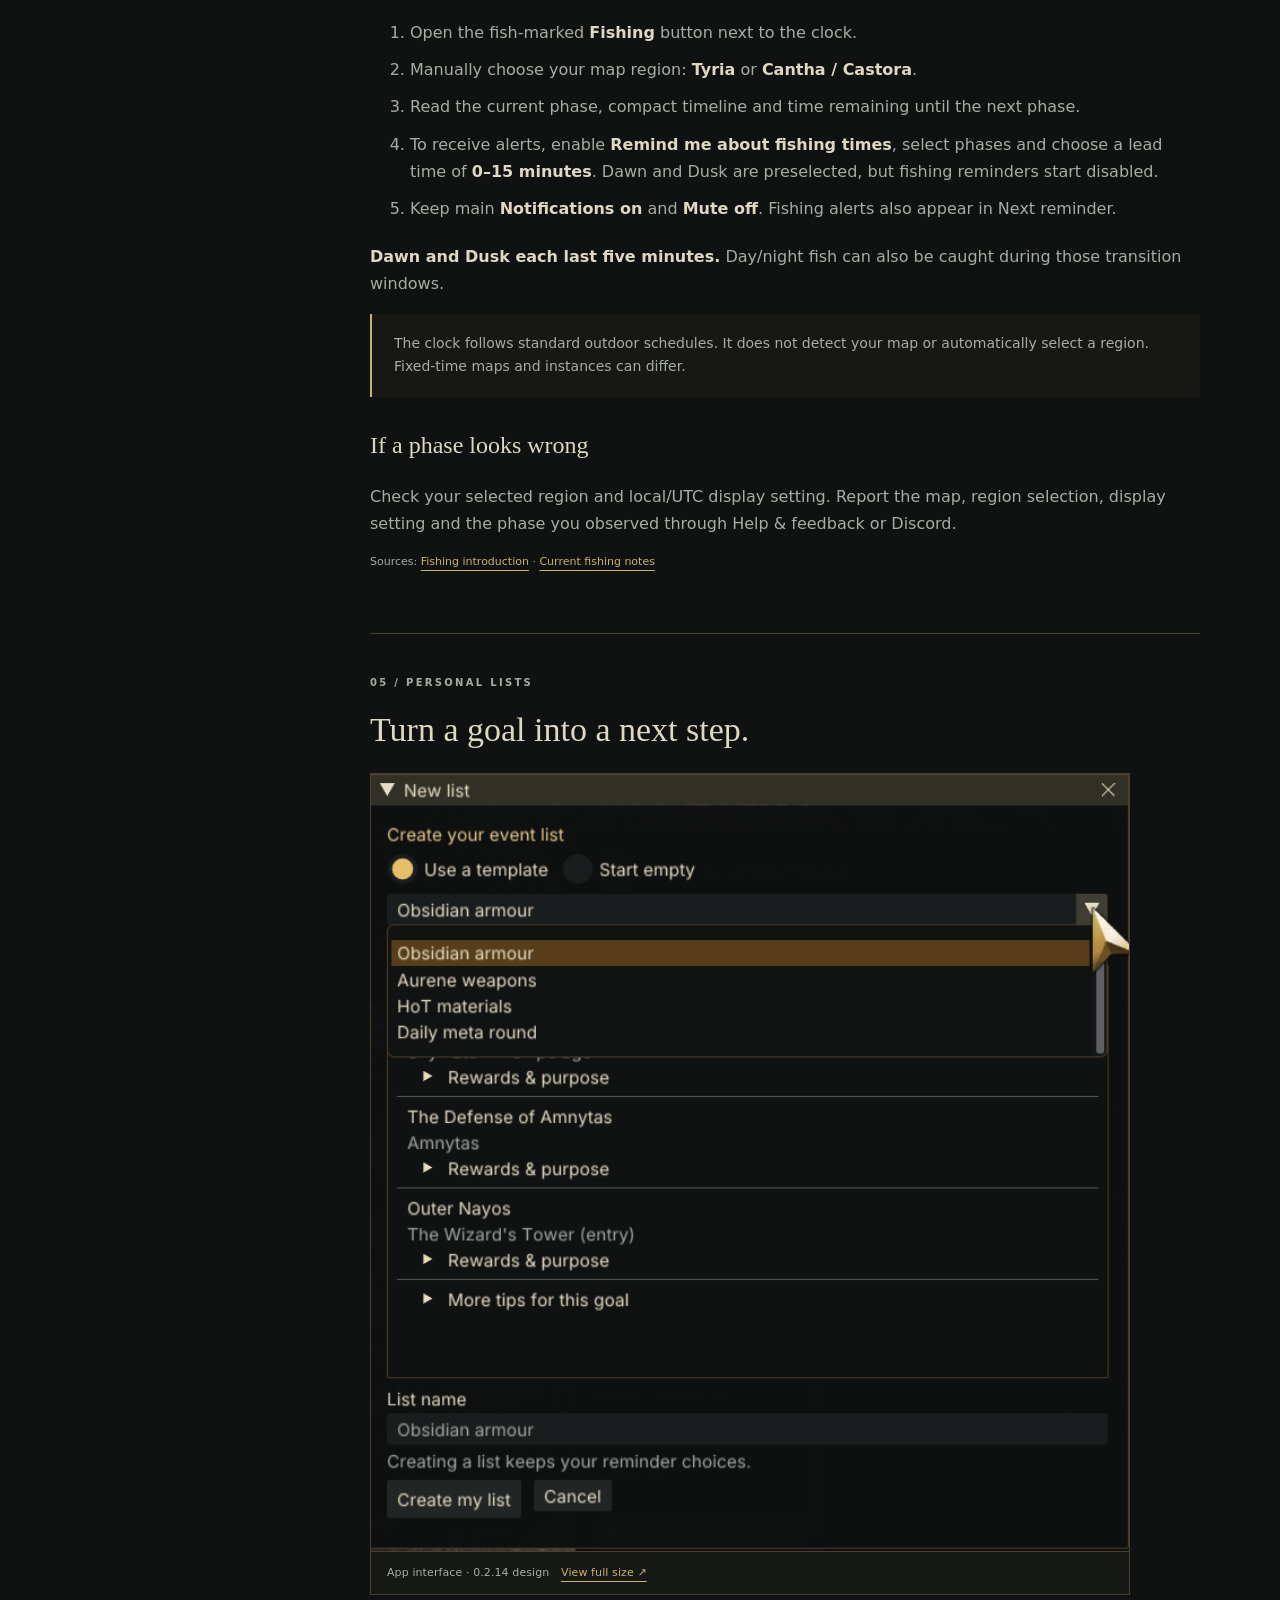
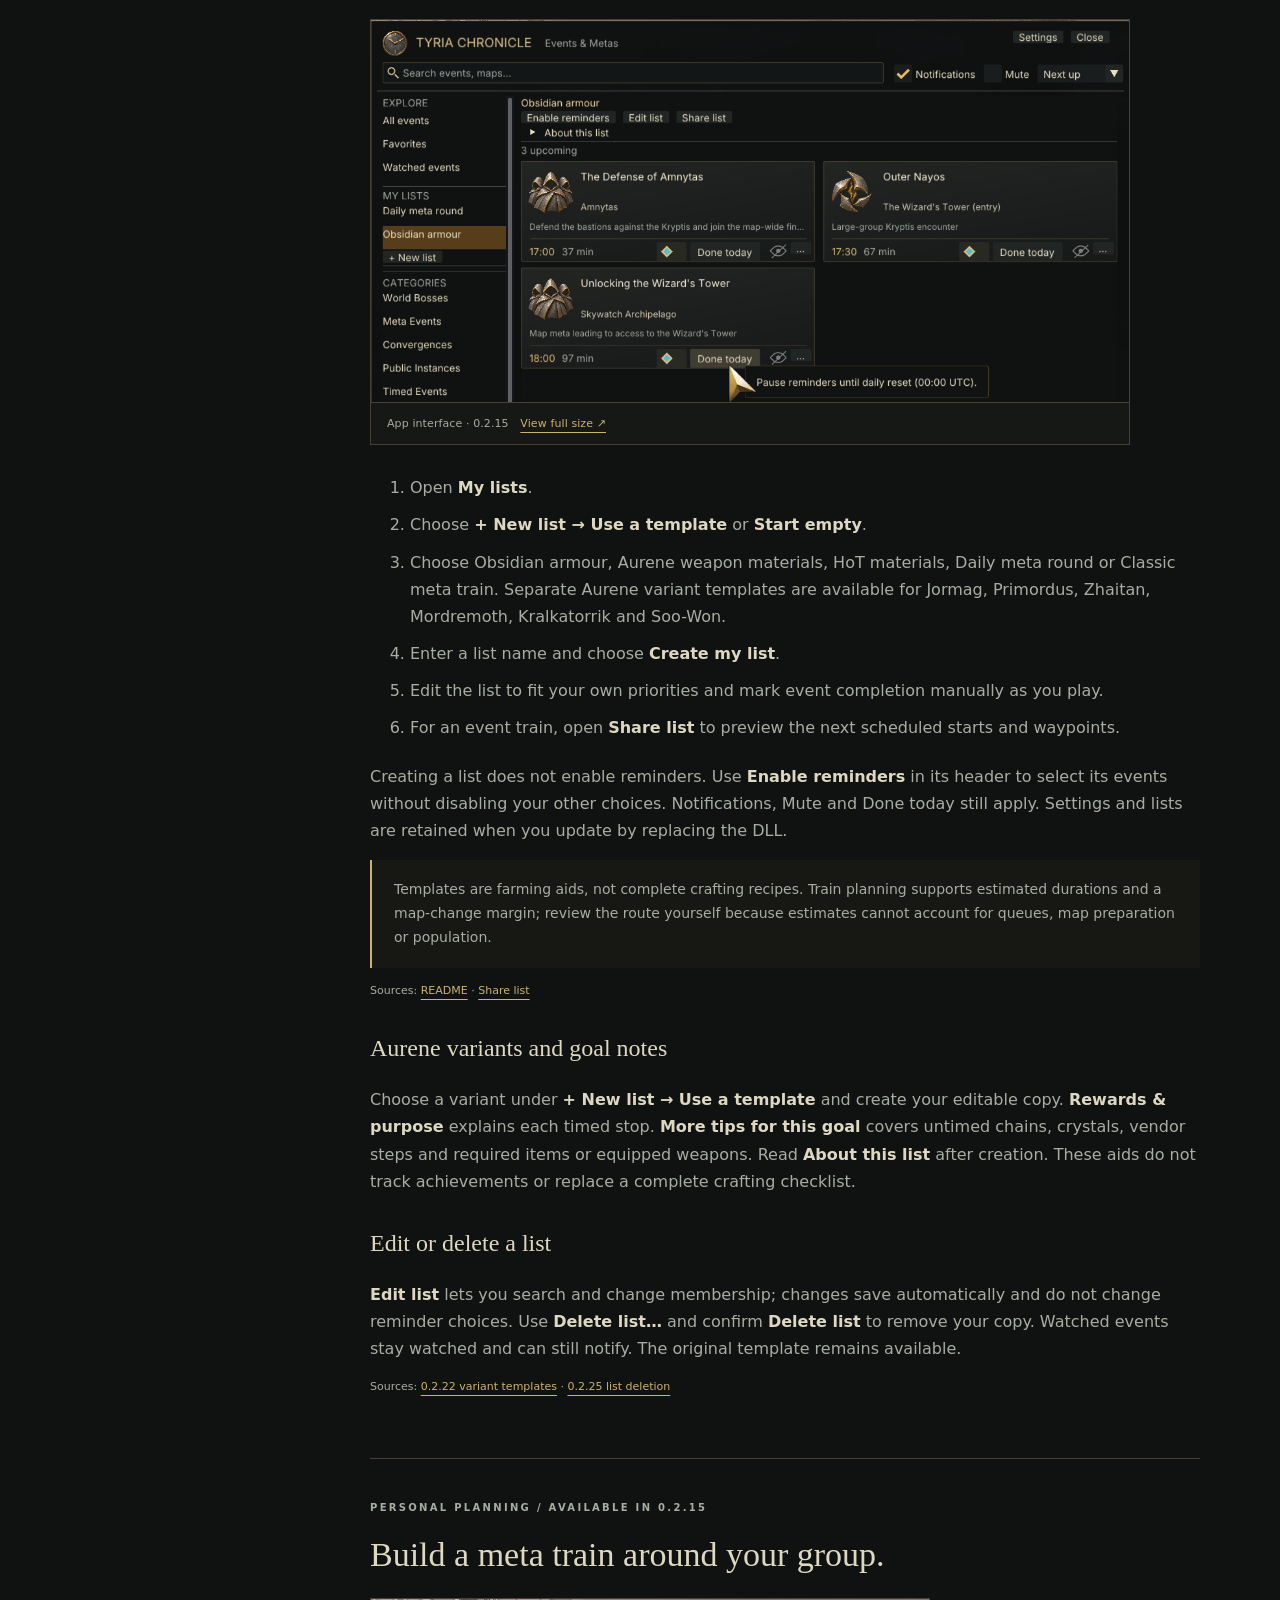
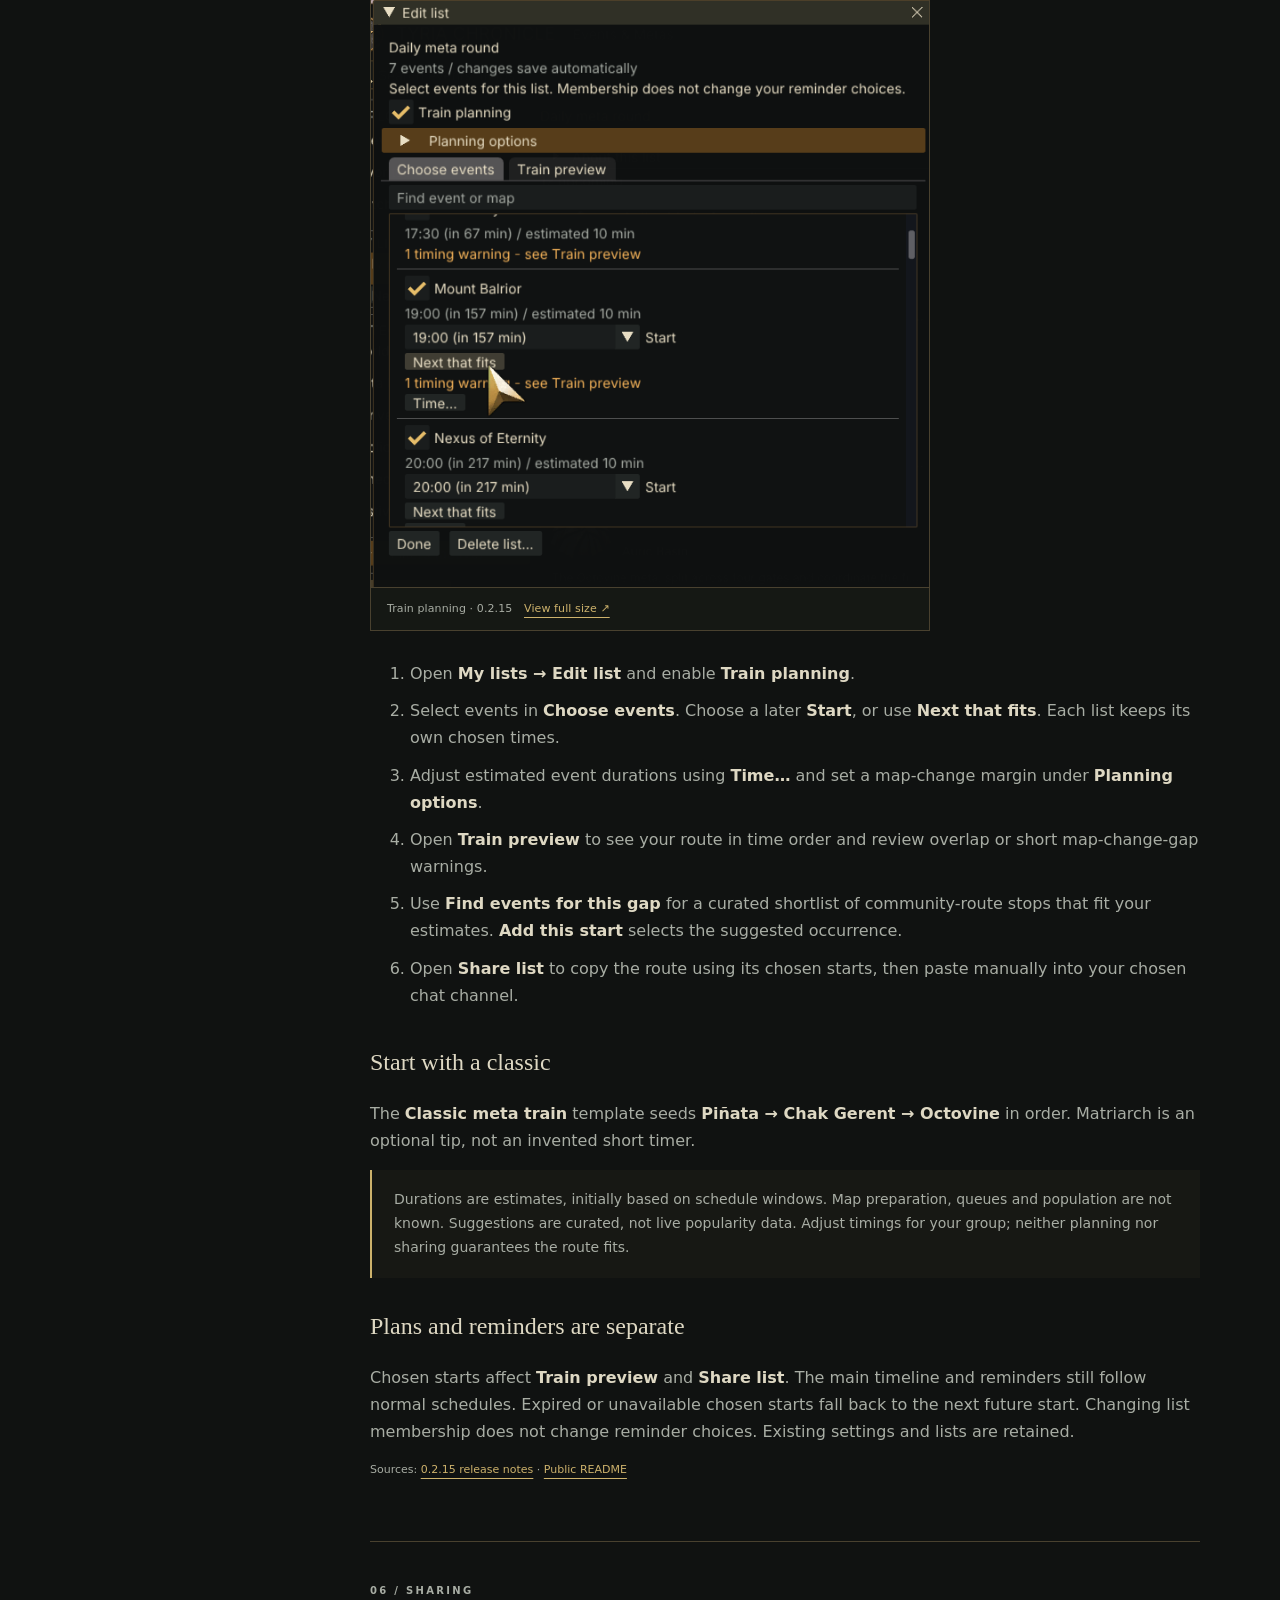
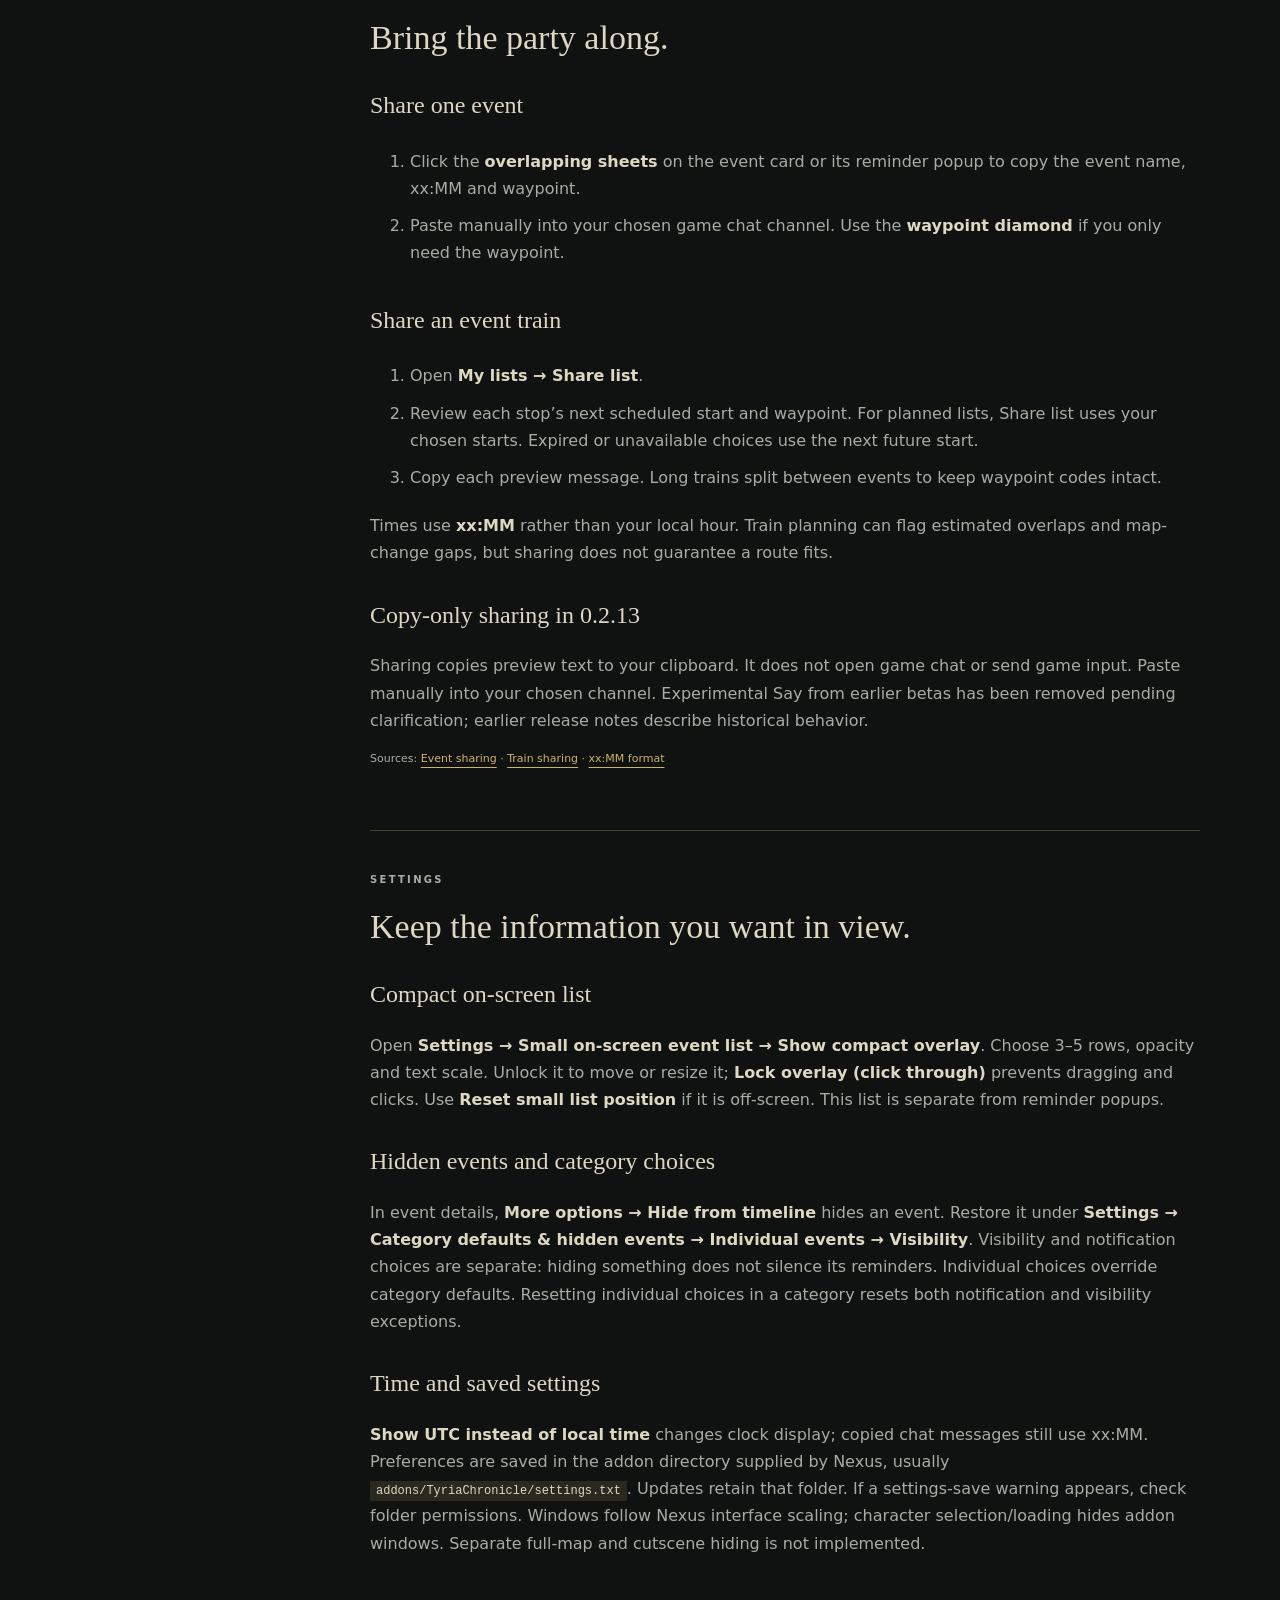
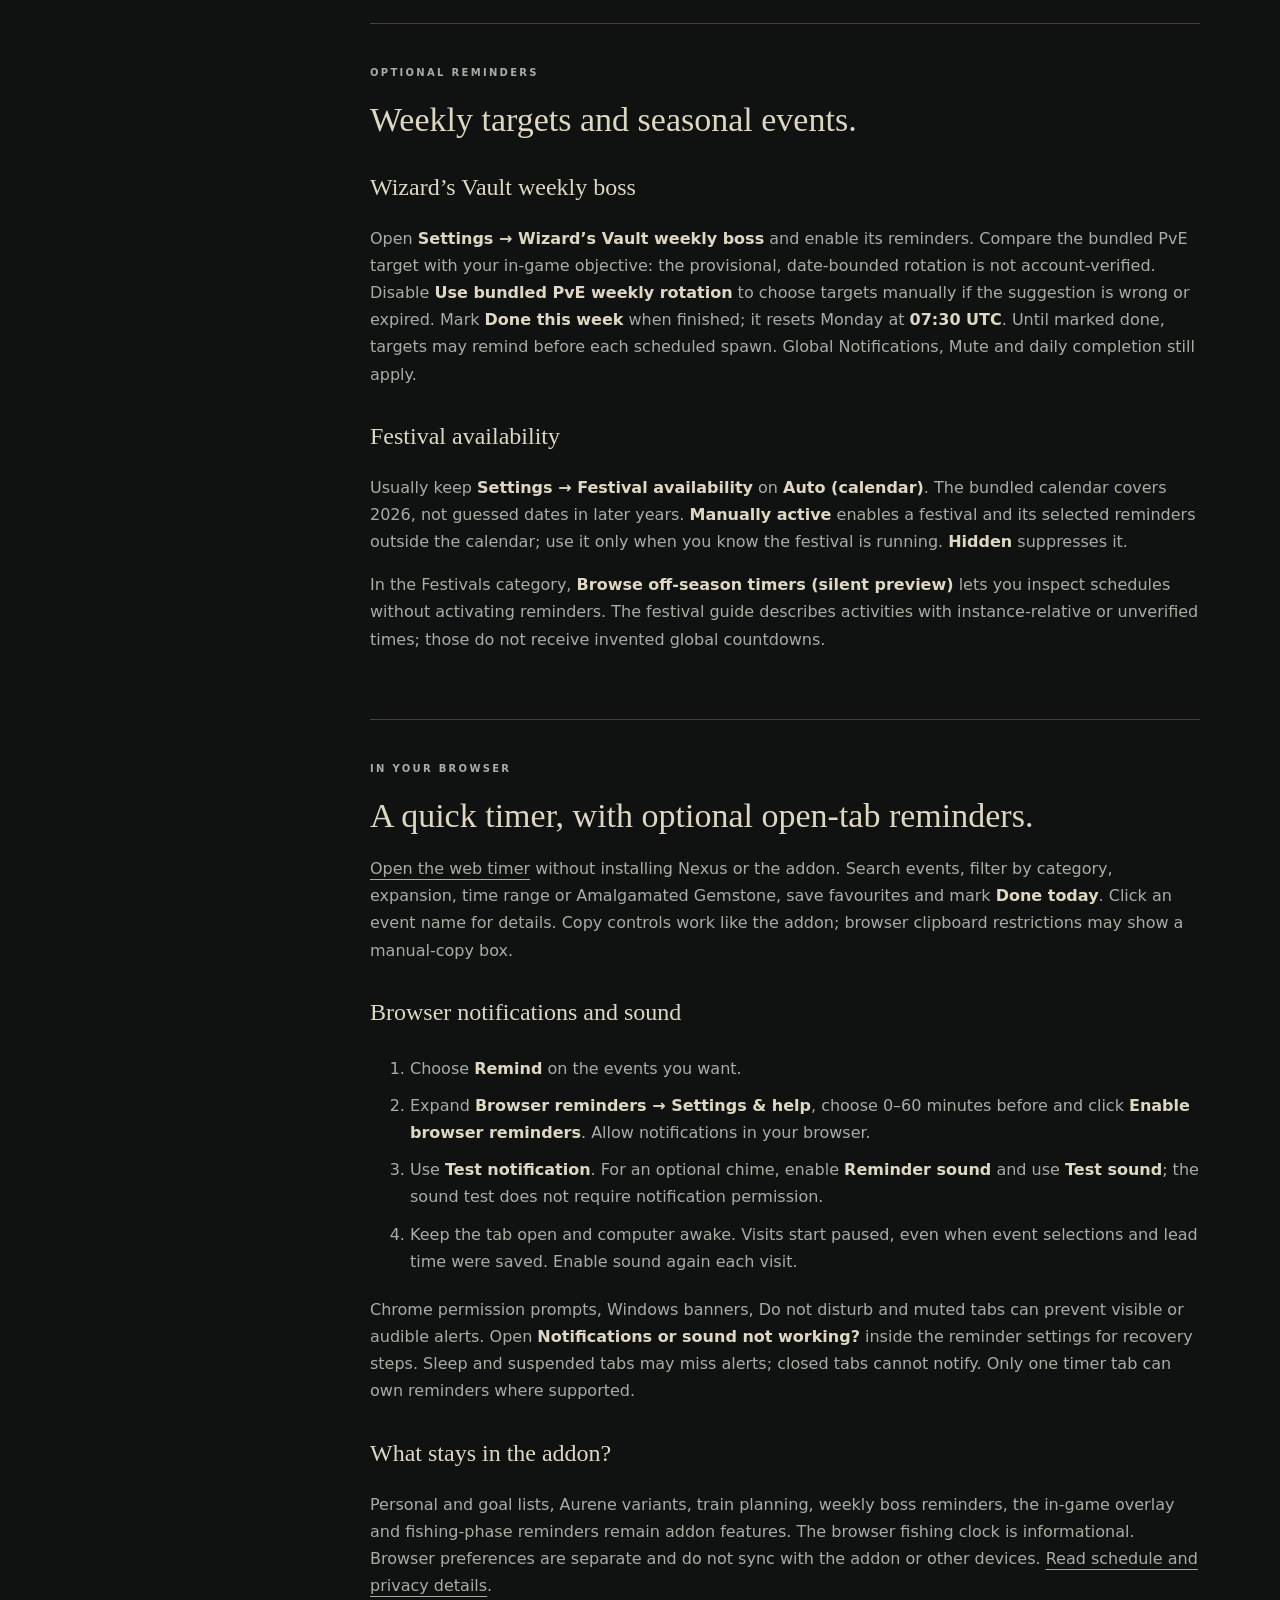
==== commit 10e696ca: "Review feature coverage and user guides for 0.2.26" ====
--- a/guide.html
+++ b/guide.html
@@ -1,17 +1,20 @@
-<!doctype html><html lang="en"><head><meta charset="utf-8"><meta name="viewport" content="width=device-width,initial-scale=1"><meta name="description" content="Tyria Chronicle user manual: installation, events, individual reminders, fishing, personal lists, sharing and troubleshooting."><title>User guide — Tyria Chronicle</title><link rel="icon" href="images/web-header-clock-v1.png"><link rel="stylesheet" href="styles.css"><script src="app.js" defer></script><script type="module" src="release-live.mjs"></script></head><body><a class="skip" href="#main">Skip to content</a><header><a class="brand" href="index.html"><img src="images/web-header-clock-v1.png" width="38" height="38" alt=""><span>TYRIA CHRONICLE<small>AN INDEPENDENT GW2 COMPANION</small></span></a><nav aria-label="Main navigation"><a href="timers.html">Timers</a><a href="index.html#features">Features</a><a href="guide.html" aria-current="page">User guide</a><a href="#changelog">Changelog</a><a class="nav-download" href="index.html#download">Get the beta ↗</a></nav></header><main id="main" class="guide-layout"><aside class="sidebar"><label for="guide-search">FIND YOUR ANSWER</label><input id="guide-search" type="search" placeholder="Search the guide…"><p id="search-status" role="status" aria-live="polite"></p><nav aria-label="Guide topics"><a href="#start">Getting started</a><a href="#events">Events</a><a href="#reminders">Reminders</a><a href="#fishing">Fishing</a><a href="#lists">Personal lists</a><a href="#train-planning">Train planning</a><a href="#sharing">Sharing</a><a href="#faq">FAQ & troubleshooting</a><a href="#changelog">Changelog</a><a href="#about">About & support</a><a href="#privacy">Privacy & cookies</a></nav></aside><div class="guide-content"><!-- release:guide-status:start -->
-<p class="note">Latest beta: <strong>0.2.26</strong>. Feature guides reviewed for <strong>0.2.15</strong> on 12 November 2026; installation/update troubleshooting reviewed for <strong>0.2.17</strong> on 13 November 2026. Automatic release updates do not mark the manual as newly reviewed.</p>
-<!-- release:guide-status:end --><p class="eyebrow">THE FIELD GUIDE</p><p class="note">Train planning was introduced in 0.2.15. Screenshots show the 0.2.14 visual design and 0.2.15 planning and goal-list views; newer versions may differ.</p><h1>A little help for<br>the road ahead.</h1><p>Feature guides reviewed for <strong>0.2.15-beta</strong> on 12 November 2026. Installation and update troubleshooting reviewed for <strong>0.2.17-beta</strong> on 13 November 2026. Release information updates automatically; guide review dates do not.</p><p class="note">This guide covers documented beta behavior. Schedules are bundled estimates, not live map status. In-game confirmation of new features is still welcome.</p>
+<!doctype html><html lang="en"><head><meta charset="utf-8"><meta name="viewport" content="width=device-width,initial-scale=1"><meta name="description" content="Tyria Chronicle user manual: installation, events, individual reminders, fishing, personal lists, sharing and troubleshooting."><title>User guide — Tyria Chronicle</title><link rel="icon" href="images/web-header-clock-v1.png"><link rel="stylesheet" href="styles.css"><script src="app.js" defer></script><script type="module" src="release-live.mjs"></script></head><body><a class="skip" href="#main">Skip to content</a><header><a class="brand" href="index.html"><img src="images/web-header-clock-v1.png" width="38" height="38" alt=""><span>TYRIA CHRONICLE<small>AN INDEPENDENT GW2 COMPANION</small></span></a><nav aria-label="Main navigation"><a href="timers.html">Timers</a><a href="index.html#features">Features</a><a href="guide.html" aria-current="page">User guide</a><a href="#changelog">Changelog</a><a class="nav-download" href="index.html#download">Get the beta ↗</a></nav></header><main id="main" class="guide-layout"><aside class="sidebar"><label for="guide-search">FIND YOUR ANSWER</label><input id="guide-search" type="search" placeholder="Search the guide…"><p id="search-status" role="status" aria-live="polite"></p><nav aria-label="Guide topics"><a href="#start">Getting started</a><a href="#events">Events</a><a href="#reminders">Reminders</a><a href="#fishing">Fishing</a><a href="#lists">Personal lists</a><a href="#train-planning">Train planning</a><a href="#sharing">Sharing</a><a href="#settings">Settings &amp; overlay</a><a href="#weekly-festivals">Weekly bosses &amp; festivals</a><a href="#web-timer">Web timer &amp; notifications</a><a href="#faq">FAQ & troubleshooting</a><a href="#changelog">Changelog</a><a href="#about">About & support</a><a href="#privacy">Privacy & cookies</a></nav></aside><div class="guide-content"><!-- release:guide-status:start -->
+<p class="note">Latest beta: <strong>0.2.26</strong>. Feature guides reviewed for <strong>0.2.26</strong> on 17 November 2026; installation/update troubleshooting reviewed for <strong>0.2.26</strong> on 17 November 2026. Automatic release updates do not mark the manual as newly reviewed.</p>
+<!-- release:guide-status:end --><p class="eyebrow">THE FIELD GUIDE</p><p class="note">Train planning was introduced in 0.2.15. Screenshots show the 0.2.14 visual design and 0.2.15 planning and goal-list views; newer versions may differ.</p><h1>A little help for<br>the road ahead.</h1><p>Feature guides and installation instructions checked against <strong>0.2.26-beta</strong> documentation and implementation on <strong>17 November 2026</strong>. Release information updates automatically; guide review dates do not.</p><p class="note">This is a documentation and implementation review, not a new in-game test. Screenshots retain their original version labels. Schedules are bundled estimates, not live map status.</p>
 <article id="start"><p class="number">01 / GETTING STARTED</p><h2>From download to your first event.</h2><h3>Install the beta</h3><ol><li>Use <strong>Windows x64</strong> and install <a href="https://raidcore.gg/gw2/nexus">Raidcore Nexus</a> separately.</li><li>Open <a href="https://github.com/ZevaXO/TyriaChronicle-beta/releases">beta releases</a>, read the newest release notes and download the attached <code>TyriaChronicle-…-windows-x64.zip</code>. GitHub’s “Source code” ZIP is not the addon. The standalone DLL asset is for Nexus updates.</li><li><strong>Close Guild Wars 2.</strong> Extract the downloaded ZIP.</li><li>Copy <code>TyriaChronicle.dll</code> from the ZIP into your <code>Guild Wars 2/addons</code> folder.</li><li>Start the game and enable <strong>Tyria Chronicle</strong> in Nexus.</li><li>Click the clock icon or press <kbd>Ctrl + Shift + E</kbd> to open it.</li></ol><h3 id="gw2launcher">Gw2Launcher and multiple accounts</h3><p>Use the <strong>addons folder that Nexus uses for the game instance you launch</strong>. With localized execution this can be inside a numbered account folder, for example <code>Guild Wars 2/Gw2Launcher/1/addons</code>, rather than the main game's addons folder.</p><ol><li>Check your launcher configuration and that client's Nexus log to identify the active addons directory.</li><li>Install Tyria Chronicle in each separate active addon directory where you want to use it.</li><li>Launch the relevant client and verify Tyria Chronicle appears under <strong>Installed</strong> in Nexus.</li></ol><p class="note">Some launcher setups share or link folders. Several visible addons folders do not necessarily mean separate installations or separate settings.</p><h3>Update without losing your lists</h3><!-- release:warning:start -->
 <aside class="release-alert" aria-label="Existing user upgrade notes"><details><summary><strong>Already using Tyria Chronicle?</strong> Check upgrade notes</summary><p>Installing for the first time? Use the latest beta download and follow the installation guide. These notes apply to existing installations.</p><h2>Important release information · 0.2.26</h2><p style="white-space:pre-line">If you use 0.2.15–0.2.22, close GW2 and install the ZIP manually. Earlier versions can crash or hang while unloading, including from Nexus Configure. Installing the replacement cannot repair the old module while it unloads. Replace only TyriaChronicle.dll and keep your settings folder.
 
-0.2.23 was a local test build. Normal startup with that fixed build was confirmed by the project owner. A live update from the fixed build with Configure open still needs in-game verification; mock-host tests do not establish safety for every Nexus/addon combination.</p><a href="https://github.com/ZevaXO/TyriaChronicle-beta/releases/tag/v0.2.26">Read the upgrade notes ↗</a><h2>Important upgrade from 0.2.15 / 0.2.16</h2><p style="white-space:pre-line">Close Guild Wars 2 and install the latest beta ZIP manually. Those older DLLs can crash while unloading during a live update. Replace only TyriaChronicle.dll and keep your settings folder.</p><a href="https://github.com/ZevaXO/TyriaChronicle-beta/releases/tag/v0.2.17">Read the upgrade notes ↗</a></details></aside>
-<!-- release:warning:end --><p>In Nexus, enable pre-release updates for Tyria Chronicle and choose <strong>Check for Updates</strong>. In 0.2.8 or newer, <strong>Update options → Open Nexus addons</strong> provides a shortcut; complete installation in Nexus. If that shortcut differs on your Nexus version, open the host addon menu manually.</p><p>For a manual update, close the game, download and extract the new release ZIP, then replace the existing DLL. Settings and lists are retained. The release’s SHA256 file is provided to verify its ZIP.</p><p class="note">On 0.2.6 or 0.2.7, the old direct Update button does not work. Use Nexus’s own update control or replace the DLL manually. Users still on 0.2.0 need a manual update to gain Nexus update support.</p><h3>What changed in 0.2.13?</h3><p>Events use readable two-column cards. Details, Fishing, reminders and Quick help have clearer layouts. Category symbols are independently drawn; unapproved event portraits are excluded.</p><h3>Your first five minutes</h3><p>Open the event list, choose a time range, find an event and inspect its map and waypoint. Select a reminder, then try a personal list. No GW2 API key is needed.</p><p class="source">Sources: <a href="https://github.com/ZevaXO/TyriaChronicle-beta/blob/main/README.md">README</a> · <a href="https://github.com/ZevaXO/TyriaChronicle-beta/releases/tag/v0.2.12">0.2.12 release</a></p></article>
-<article id="events"><p class="number">02 / EVENTS</p><h2>Find your next stop.</h2><figure class="app-shot "><a href="images/events.png" target="_blank" rel="noopener"><img src="images/events.png" alt="Upcoming two-column Events interface with category navigation and waypoint controls" loading="lazy" decoding="async"></a><figcaption>App interface · 0.2.14 design <a href="images/events.png" target="_blank" rel="noopener">View full size ↗</a></figcaption></figure><ol><li>Open Tyria Chronicle using its clock icon or shortcut.</li><li>Choose how far ahead to browse. Presets include <strong>1h, 2h, 4h and 24h</strong>; direct minute entry is also supported.</li><li>Use the labeled <strong>Search</strong> field and the available filters to narrow the event list. Events are grouped by scheduled start time.</li><li>Read the event’s map and short explanation. Copy its waypoint for use in game chat.</li><li>After completing the event, mark <strong>Done today</strong> to pause its reminders until daily reset.</li></ol><p><strong>Tip:</strong> The search field’s Clear button removes only the search text, leaving other filters in place.</p><p class="note">A listed or estimated active event is not confirmation that your map has started it. Completion is manual; the addon does not detect kills. <strong>Shackles of the Ancients has no countdown or reminders while its changed schedule is unverified.</strong> Festival dates cover 2026 only. Weekly Wizard’s Vault boss suggestions are provisional and not account-verified; check your in-game objective.</p><p class="source">Sources: <a href="https://github.com/ZevaXO/TyriaChronicle-beta/blob/main/README.md">README</a> · <a href="https://github.com/ZevaXO/TyriaChronicle-beta/releases/tag/v0.2.11">Search changes</a></p></article>
-<article id="reminders"><p class="number">03 / REMINDERS</p><h2>A little preparation goes a long way.</h2><figure class="app-shot "><a href="images/reminders.png" target="_blank" rel="noopener"><img src="images/reminders.png" alt="Reminder popup showing Copy waypoint and Done today" loading="lazy" decoding="async"></a><figcaption>App interface · 0.2.14 design <a href="images/reminders.png" target="_blank" rel="noopener">View full size ↗</a></figcaption></figure><figure class="app-shot settings-shot"><a href="images/settings.png" target="_blank" rel="noopener"><img src="images/settings.png" alt="Settings preview with notification choices, default reminder time and weekly boss options" loading="lazy" decoding="async"></a><figcaption>App interface · 0.2.14 design <a href="images/settings.png" target="_blank" rel="noopener">View full size ↗</a></figcaption></figure><ol><li>Turn the main <strong>Notifications</strong> switch on and ensure <strong>Mute</strong> is off.</li><li>Choose reminders by category or select individual events.</li><li>For a custom lead time, open an event’s details and uncheck <strong>Use default reminder time</strong>.</li><li>Enter <strong>0–60 minutes</strong> before that event. Use a longer lead when you want extra preparation time.</li><li>Check <strong>Use default reminder time</strong> again to restore the shared default. Choices are saved between sessions.</li></ol><p><strong>Next reminder</strong> shows the earliest notification time. A later event with a longer lead can therefore appear before an earlier event. Changing the lead does not resend a start that has already been notified.</p><h3>When the popup arrives</h3><p>Copy the waypoint or mark the event <strong>Done today</strong> directly in the reminder popup. The popup is movable and optional sound is supported. Use Undo if you marked an event by mistake.</p><p class="note">Done today lasts until <strong>00:00 UTC</strong>. Ley-Line Anomaly shares completion across Gendarran Fields, Timberline Falls and Iron Marches. Marking any one done pauses all three; undoing from any location restores the group according to your saved reminder choices.</p><p class="source">Sources: <a href="https://github.com/ZevaXO/TyriaChronicle-beta/releases/tag/v0.2.12">Individual reminder times</a> · <a href="https://github.com/ZevaXO/TyriaChronicle-beta/releases/tag/v0.2.7">Shared Anomaly completion</a></p></article>
-<article id="fishing"><p class="number">04 / FISHING</p><h2>Follow the light.</h2><figure class="app-shot "><a href="images/fishing.png" target="_blank" rel="noopener"><img src="images/fishing.png" alt="Fishing clock preview with region selection, phase timeline and reminder controls" loading="lazy" decoding="async"></a><figcaption>App interface · 0.2.14 design <a href="images/fishing.png" target="_blank" rel="noopener">View full size ↗</a></figcaption></figure><ol><li>Open the fish-marked <strong>Fishing</strong> button next to the clock.</li><li>Manually choose your map region: <strong>Tyria</strong> or <strong>Cantha / Castora</strong>.</li><li>Read the current phase, compact timeline and time remaining until the next phase.</li><li>To receive alerts, enable <strong>Fishing reminders</strong>, select phases and choose a lead time. Dawn and Dusk are preselected, but fishing reminders start disabled.</li><li>Keep main <strong>Notifications on</strong> and <strong>Mute off</strong>. Fishing alerts also appear in Next reminder.</li></ol><p><strong>Dawn and Dusk each last five minutes.</strong> Day/night fish can also be caught during those transition windows.</p><p class="note">The clock follows standard outdoor schedules. It does not detect your map or automatically select a region. Fixed-time maps and instances can differ.</p><h3>If a phase looks wrong</h3><p>Check your selected region and local/UTC display setting. Report the map, region selection, display setting and the phase you observed through Help & feedback or Discord.</p><p class="source">Sources: <a href="https://github.com/ZevaXO/TyriaChronicle-beta/releases/tag/v0.2.9">Fishing introduction</a> · <a href="https://github.com/ZevaXO/TyriaChronicle-beta/releases/tag/v0.2.15">Current fishing notes</a></p></article>
-<article id="lists"><p class="number">05 / PERSONAL LISTS</p><h2>Turn a goal into a next step.</h2><figure class="app-shot "><a href="images/new-list.png" target="_blank" rel="noopener"><img src="images/new-list.png" alt="Create a personal list using a template or an empty list" loading="lazy" decoding="async"></a><figcaption>App interface · 0.2.14 design <a href="images/new-list.png" target="_blank" rel="noopener">View full size ↗</a></figcaption></figure><figure class="app-shot "><a href="images/obsidian-list-v15.png" target="_blank" rel="noopener"><img src="images/obsidian-list-v15.png" alt="Obsidian armour goal list with Amnytas, Outer Nayos and Unlocking the Wizard’s Tower" loading="lazy" decoding="async"></a><figcaption>App interface · 0.2.14 design <a href="images/obsidian-list-v15.png" target="_blank" rel="noopener">View full size ↗</a></figcaption></figure><ol><li>Open <strong>My lists</strong>.</li><li>Choose <strong>+ New list → From a template</strong> or <strong>Empty list</strong>, then <strong>Create my list</strong>.</li><li>Choose <strong>Obsidian armour, Aurene weapons, HoT materials, Daily meta round</strong> or the new <strong>Classic meta train</strong> template.</li><li>Edit the list to fit your own priorities and mark event completion manually as you play.</li><li>For an event train, open <strong>Share list</strong> to preview the next scheduled starts and waypoints.</li></ol><p>Creating a list does not enable reminders. Use <strong>Enable reminders</strong> in its header to select its events without disabling your other choices. Notifications, Mute and Done today still apply. Settings and lists are retained when you update by replacing the DLL.</p><p class="note">Templates are farming aids, not complete crafting recipes. Train planning supports estimated durations and a map-change margin; review the route yourself because estimates cannot account for queues, map preparation or population.</p><p class="source">Sources: <a href="https://github.com/ZevaXO/TyriaChronicle-beta/blob/main/README.md">README</a> · <a href="https://github.com/ZevaXO/TyriaChronicle-beta/releases/tag/v0.2.6">Share list</a></p></article>
-<article id="train-planning"><p class="number">PERSONAL PLANNING / AVAILABLE IN 0.2.15</p><h2>Build a meta train around your group.</h2><figure class="app-shot train-shot"><a href="images/train-planning-v15.png" target="_blank" rel="noopener"><img src="images/train-planning-v15.png" width="627" height="661" alt="Train editor showing later start choices, Next that fits and timing warnings" loading="lazy" decoding="async"></a><figcaption>Train planning · 0.2.15 <a href="images/train-planning-v15.png" target="_blank" rel="noopener">View full size ↗</a></figcaption></figure><ol><li>Open <strong>My lists → Edit list</strong> and enable <strong>Train planning</strong>.</li><li>Select events in <strong>Choose events</strong>. Choose a later <strong>Start</strong>, or use <strong>Next that fits</strong>. Each list keeps its own chosen times.</li><li>Adjust estimated event durations using <strong>Time…</strong> and set a map-change margin under <strong>Planning options</strong>.</li><li>Open <strong>Train preview</strong> to see your route in time order and review overlap or short map-change-gap warnings.</li><li>Use <strong>Find events for this gap</strong> for a curated shortlist of community-route stops that fit your estimates. <strong>Add this start</strong> selects the suggested occurrence.</li><li>Open <strong>Share list</strong> to copy the route using its chosen starts, then paste manually into your chosen chat channel.</li></ol><h3>Start with a classic</h3><p>The <strong>Classic meta train</strong> template seeds <strong>Piñata → Chak Gerent → Octovine</strong> in order. Matriarch is an optional tip, not an invented short timer.</p><p class="note">Durations are estimates, initially based on schedule windows. Map preparation, queues and population are not known. Suggestions are curated, not live popularity data. Adjust timings for your group; neither planning nor sharing guarantees the route fits.</p><h3>Plans and reminders are separate</h3><p>Chosen starts affect <strong>Train preview</strong> and <strong>Share list</strong>. The main timeline and reminders still follow normal schedules. Expired or unavailable chosen starts fall back to the next future start. Changing list membership does not change reminder choices. Existing settings and lists are retained.</p><p class="source">Sources: <a href="https://github.com/ZevaXO/TyriaChronicle-beta/releases/tag/v0.2.15">0.2.15 release notes</a> · <a href="https://github.com/ZevaXO/TyriaChronicle-beta/blob/main/README.md">Public README</a></p></article><article id="sharing"><p class="number">06 / SHARING</p><h2>Bring the party along.</h2><h3>Share one event</h3><ol><li>Open <strong>Share</strong> on an event.</li><li>Review the message containing its scheduled start, name and waypoint.</li><li>Choose <strong>Copy</strong>, then paste it into your chosen game chat channel.</li></ol><h3>Share an event train</h3><ol><li>Open <strong>My lists → Share list</strong>.</li><li>Review each stop’s next scheduled start and waypoint. For planned lists, Share list uses your chosen starts. Expired or unavailable choices use the next future start.</li><li>Copy each preview message. Long trains split between events to keep waypoint codes intact.</li></ol><p>Times use <strong>xx:MM</strong> rather than your local hour. Train planning can flag estimated overlaps and map-change gaps, but sharing does not guarantee a route fits.</p><h3>Copy-only sharing in 0.2.13</h3><p>Sharing copies preview text to your clipboard. It does not open game chat or send game input. Paste manually into your chosen channel. Experimental Say from earlier betas has been removed pending clarification; earlier release notes describe historical behavior.</p><p class="source">Sources: <a href="https://github.com/ZevaXO/TyriaChronicle-beta/releases/tag/v0.2.5">Event sharing</a> · <a href="https://github.com/ZevaXO/TyriaChronicle-beta/releases/tag/v0.2.6">Train sharing</a> · <a href="https://github.com/ZevaXO/TyriaChronicle-beta/releases/tag/v0.2.9">xx:MM format</a></p></article>
-<article id="faq"><p class="number">07 / FAQ & TROUBLESHOOTING</p><h2>When something needs a nudge.</h2><details><summary>Which download do I need?</summary><p>The attached <code>TyriaChronicle-…-windows-x64.zip</code> on the newest beta release. Not the automatically generated Source code ZIP. Nexus is installed separately.</p></details><details><summary>What changed in update checks in 0.2.17?</summary><p>Manual checks during the 30-second cooldown queue with a countdown, then run without another click. A click during an active check uses the same request. Open Nexus addons and Download beta remain accessible if checking fails. Checking availability does not install an update.</p></details><details><summary>The addon does not appear. What should I check?</summary><p>Confirm Windows x64, Nexus installation, and that the extracted DLL is in the addons folder used by Nexus for the client you launched. With Gw2Launcher localized execution this may be a numbered account folder such as Guild Wars 2/Gw2Launcher/1/addons. Check that client's Nexus log and verify Tyria Chronicle appears under Installed. Shared or linked folders do not necessarily mean separate installations or settings. Start GW2 and enable Tyria Chronicle in Nexus. Try the clock icon or Ctrl + Shift + E; the main window starts closed. Version 0.2.16 fixed a missing startup shortcut, and 0.2.17 retains that recovery. If you use 0.2.15/0.2.16, close GW2 and install the newest ZIP manually. If it still fails, report your version and what you tried.</p></details><details><summary>Why am I not getting a reminder?</summary><p>Check Notifications is on, Mute is off, and the event or category is selected. Check Done today and your lead time. For Fishing, enable its separate reminders and select the right region and phases. A time change does not resend an already notified start.</p></details><details><summary>Why does Next reminder show a later event?</summary><p>Since 0.2.12 it chooses the earliest notification time, including preparation lead. A later event with a long lead may need to notify first.</p></details><details><summary>Why are all three Ley-Line Anomaly locations marked done?</summary><p>They share daily completion. Undo from any location to restore the group. Completion resets at 00:00 UTC and is marked manually.</p></details><details><summary>The update is stuck on Updating.</summary><p>The old button in 0.2.6/0.2.7 cannot complete this update. Use Nexus Check for Updates with pre-release updates enabled, or close the game and replace the DLL from the newest ZIP. Version information can take a few minutes to propagate.</p></details><details><summary>Do I need an API key or GitHub account?</summary><p>No GW2 API key is needed. Public beta downloads do not require a GitHub account. Discord is the primary feedback channel; GitHub issues are optional and require an account.</p></details><details><summary>Why is there no Shackles countdown?</summary><p>In 0.2.13, Shackles of the Ancients countdowns and reminders are paused until its changed schedule is verified. Its details remain available.</p></details><details><summary>Where did Say go?</summary><p>Experimental Say was removed in 0.2.13 pending clarification. Sharing is now Copy-only; paste manually into your chosen game chat channel.</p></details><details><summary>Are these live event timers?</summary><p>Schedules are bundled estimates, not live map status. Estimated active windows do not guarantee an event is running on your map. Fishing follows standard outdoor schedules.</p></details><details><summary>Does it hide during full-map view or cutscenes?</summary><p>Separate full-map and cutscene hiding is not implemented in the current beta.</p></details><details><summary>What should I include in a bug report?</summary><p>The version from Settings, your steps, expected result and actual result. For event timing, include date, map, time and time zone. For Fishing, include region, local/UTC setting and observed phase. A cropped screenshot helps; remove personal details. Help & feedback can copy basic troubleshooting information.</p></details><p class="source">Source: <a href="https://github.com/ZevaXO/TyriaChronicle-beta/releases/tag/v0.2.15">Current release notes</a> and the linked topic sources above.</p></article>
+0.2.23 was a local test build. Normal startup with that fixed build was confirmed by the project owner. A live update from the fixed build with Configure open still needs in-game verification; mock-host tests do not establish safety for every Nexus/addon combination.</p><a href="https://github.com/ZevaXO/TyriaChronicle-beta/releases/tag/v0.2.26">Read the upgrade notes ↗</a><h2>Upgrading from 0.2.15–0.2.22</h2><p style="white-space:pre-line">Close Guild Wars 2 and install the latest beta ZIP manually. Those older versions can crash or hang while unloading. Replace only TyriaChronicle.dll and keep your settings folder.</p><a href="https://github.com/ZevaXO/TyriaChronicle-beta/releases/tag/v0.2.26">Read the upgrade notes ↗</a></details></aside>
+<!-- release:warning:end --><p>In Nexus, enable pre-release updates for Tyria Chronicle and choose <strong>Check for Updates</strong>. In 0.2.8 or newer, <strong>Update options → Open Nexus addons</strong> provides a shortcut; complete installation in Nexus. If that shortcut differs on your Nexus version, open the host addon menu manually.</p><p>For a manual update, close the game, download and extract the new release ZIP, then replace the existing DLL. Settings and lists are retained. The release’s SHA256 file is provided to verify its ZIP.</p><p class="note">On 0.2.6 or 0.2.7, the old direct Update button does not work. Use Nexus’s own update control or replace the DLL manually. Users still on 0.2.0 need a manual update to gain Nexus update support.</p><h3>Your first session</h3><p>The main window starts closed. Open it with the clock icon or shortcut. New installations start with reminders off: select the events you want, enable <strong>Notifications</strong> and leave <strong>Mute</strong> off. Creating a list alone does not enable reminders.</p><h3>Your first five minutes</h3><p>Open the event list, choose a time range, find an event and inspect its map and waypoint. Select a reminder, then try a personal list. No GW2 API key is needed.</p><p class="source">Sources: <a href="https://github.com/ZevaXO/TyriaChronicle-beta/blob/main/README.md">README</a> · <a href="https://github.com/ZevaXO/TyriaChronicle-beta/releases/tag/v0.2.12">0.2.12 release</a></p><h3>Check for a newer version</h3><p>Use <strong>Settings → Updates → Check for new version</strong>. The addon checks at startup and hourly too. A manual check during the 30-second cooldown is queued with a countdown. This checks availability; Nexus or a manual DLL replacement performs installation. Closing GW2 before a manual update avoids unloading the old module during play.</p><h3>Remove the addon</h3><p>Close GW2 and remove <code>TyriaChronicle.dll</code> from the active addons folder. Keep its separate settings folder if you may return; deleting it also removes your saved preferences and lists.</p></article>
+<article id="events"><p class="number">02 / EVENTS</p><h2>Find your next stop.</h2><figure class="app-shot "><a href="images/events.png" target="_blank" rel="noopener"><img src="images/events.png" alt="Upcoming two-column Events interface with category navigation and waypoint controls" loading="lazy" decoding="async"></a><figcaption>App interface · 0.2.14 design <a href="images/events.png" target="_blank" rel="noopener">View full size ↗</a></figcaption></figure><ol><li>Open Tyria Chronicle using its clock icon or shortcut.</li><li>Choose how far ahead to browse. Presets include <strong>1h, 2h, 4h and 24h</strong>; direct minute entry is also supported.</li><li>Use the labeled <strong>Search</strong> field and the available filters to narrow the event list. Events are grouped by scheduled start time.</li><li>Read the event’s map and short explanation. Copy its waypoint for use in game chat.</li><li>After completing the event, mark <strong>Done today</strong> to pause its reminders until daily reset.</li></ol><p><strong>Tip:</strong> The search field’s Clear button removes only the search text, leaving other filters in place.</p><p class="note">A listed or estimated active event is not confirmation that your map has started it. Completion is manual; the addon does not detect kills. <strong>Shackles of the Ancients has no countdown or reminders while its changed schedule is unverified.</strong> Festival dates cover 2026 only. Weekly Wizard’s Vault boss suggestions are provisional and not account-verified; check your in-game objective.</p><p class="source">Sources: <a href="https://github.com/ZevaXO/TyriaChronicle-beta/blob/main/README.md">README</a> · <a href="https://github.com/ZevaXO/TyriaChronicle-beta/releases/tag/v0.2.11">Search changes</a></p><h3>Views, favourites and watched events</h3><p><strong>Next up</strong> shows future starts, <strong>Scheduled now</strong> shows estimated active windows, and <strong>All starts</strong> includes scheduled occurrences in the selected range. Use the card’s <strong>…</strong> menu to add a favourite; <strong>Favorites</strong> and <strong>Watched events</strong> in the sidebar narrow the view. Filters include expansion and a 30–1440 minute horizon. <strong>Reset filters</strong> clears the search, view and filters.</p><h3 id="gemstone">Find Amalgamated Gemstone rewards</h3><p>Open <strong>Filters → Amalgamated Gemstone</strong>, or search for the reward name. The gemstone marker identifies a reviewed reward choice. Hover it or open event details for conditions and shared daily chest limits. It does not mean an automatic drop, and it cannot tell whether you claimed a reward. A missing marker does not establish that an event never awards one.</p><h3>Two copy buttons</h3><p>The <strong>waypoint diamond</strong> copies only the waypoint code. The <strong>overlapping sheets</strong> copy the event name, <strong>xx:MM</strong> and waypoint. Both appear on event cards and event reminder popups in 0.2.20 and newer. Paste the text into your chosen chat channel yourself.</p><p class="source">Sources: <a href="https://github.com/ZevaXO/TyriaChronicle-beta/releases/tag/v0.2.26">0.2.26 reward filter</a> · <a href="https://github.com/ZevaXO/TyriaChronicle-beta/releases/tag/v0.2.20">0.2.20 copy actions</a></p></article>
+<article id="reminders"><p class="number">03 / REMINDERS</p><h2>A little preparation goes a long way.</h2><figure class="app-shot "><a href="images/reminders.png" target="_blank" rel="noopener"><img src="images/reminders.png" alt="Reminder popup showing Copy waypoint and Done today" loading="lazy" decoding="async"></a><figcaption>App interface · 0.2.14 design <a href="images/reminders.png" target="_blank" rel="noopener">View full size ↗</a></figcaption></figure><figure class="app-shot settings-shot"><a href="images/settings.png" target="_blank" rel="noopener"><img src="images/settings.png" alt="Settings preview with notification choices, default reminder time and weekly boss options" loading="lazy" decoding="async"></a><figcaption>App interface · 0.2.14 design <a href="images/settings.png" target="_blank" rel="noopener">View full size ↗</a></figcaption></figure><ol><li>Turn the main <strong>Notifications</strong> switch on and ensure <strong>Mute</strong> is off.</li><li>Choose reminders by category or select individual events.</li><li>For a custom lead time, open an event’s details and uncheck <strong>Use default time</strong>.</li><li>Enter <strong>0–60 minutes</strong> before that event. Use a longer lead when you want extra preparation time.</li><li>Check <strong>Use default time</strong> again to restore the shared default. Choices are saved between sessions.</li></ol><p><strong>Next reminder</strong> shows the earliest notification time. A later event with a longer lead can therefore appear before an earlier event. Changing the lead does not resend a start that has already been notified.</p><h3>When the popup arrives</h3><p>Copy the waypoint or mark the event <strong>Done today</strong> directly in the reminder popup. The popup is movable and optional sound is supported. Use Undo if you marked an event by mistake.</p><p class="note">Done today lasts until <strong>00:00 UTC</strong>. Ley-Line Anomaly shares completion across Gendarran Fields, Timberline Falls and Iron Marches. Marking any one done pauses all three; undoing from any location restores the group according to your saved reminder choices.</p><p class="source">Sources: <a href="https://github.com/ZevaXO/TyriaChronicle-beta/releases/tag/v0.2.12">Individual reminder times</a> · <a href="https://github.com/ZevaXO/TyriaChronicle-beta/releases/tag/v0.2.7">Shared Anomaly completion</a></p><h3>Select an event without losing category defaults</h3><p>Click the card’s <strong>eye</strong> to toggle reminders, or open details and choose <strong>For this event → Follow category / On / Off</strong>. An individual On or Off overrides the category choice. Switching Notifications off keeps these choices. Changing a lead time alone does not select an event or repeat a reminder already delivered.</p><p>With a category open, <strong>Category reminders</strong> lets you review exceptions and return events to the category default. <strong>Watched events</strong> shows selected events. The bottom <strong>Reminders on/off/muted</strong> button opens a summary including the next reminder.</p><h3>Popup and sound</h3><p>Use <strong>Settings → Notification sound</strong> and <strong>Test notification</strong> to check alerts. Under <strong>Reminder popup</strong>, choose a display duration of 15–180 seconds or reset its position. Drag the title bar to move it; hovering keeps it open. <strong>Dismiss all</strong> closes current notices without changing future reminder choices.</p></article>
+<article id="fishing"><p class="number">04 / FISHING</p><h2>Follow the light.</h2><figure class="app-shot "><a href="images/fishing.png" target="_blank" rel="noopener"><img src="images/fishing.png" alt="Fishing clock preview with region selection, phase timeline and reminder controls" loading="lazy" decoding="async"></a><figcaption>App interface · 0.2.14 design <a href="images/fishing.png" target="_blank" rel="noopener">View full size ↗</a></figcaption></figure><ol><li>Open the fish-marked <strong>Fishing</strong> button next to the clock.</li><li>Manually choose your map region: <strong>Tyria</strong> or <strong>Cantha / Castora</strong>.</li><li>Read the current phase, compact timeline and time remaining until the next phase.</li><li>To receive alerts, enable <strong>Remind me about fishing times</strong>, select phases and choose a lead time of <strong>0–15 minutes</strong>. Dawn and Dusk are preselected, but fishing reminders start disabled.</li><li>Keep main <strong>Notifications on</strong> and <strong>Mute off</strong>. Fishing alerts also appear in Next reminder.</li></ol><p><strong>Dawn and Dusk each last five minutes.</strong> Day/night fish can also be caught during those transition windows.</p><p class="note">The clock follows standard outdoor schedules. It does not detect your map or automatically select a region. Fixed-time maps and instances can differ.</p><h3>If a phase looks wrong</h3><p>Check your selected region and local/UTC display setting. Report the map, region selection, display setting and the phase you observed through Help & feedback or Discord.</p><p class="source">Sources: <a href="https://github.com/ZevaXO/TyriaChronicle-beta/releases/tag/v0.2.9">Fishing introduction</a> · <a href="https://github.com/ZevaXO/TyriaChronicle-beta/releases/tag/v0.2.26">Current fishing notes</a></p></article>
+<article id="lists"><p class="number">05 / PERSONAL LISTS</p><h2>Turn a goal into a next step.</h2><figure class="app-shot "><a href="images/new-list.png" target="_blank" rel="noopener"><img src="images/new-list.png" alt="Create a personal list using a template or an empty list" loading="lazy" decoding="async"></a><figcaption>App interface · 0.2.14 design <a href="images/new-list.png" target="_blank" rel="noopener">View full size ↗</a></figcaption></figure><figure class="app-shot "><a href="images/obsidian-list-v15.png" target="_blank" rel="noopener"><img src="images/obsidian-list-v15.png" alt="Obsidian armour goal list with Amnytas, Outer Nayos and Unlocking the Wizard’s Tower" loading="lazy" decoding="async"></a><figcaption>App interface · 0.2.15 <a href="images/obsidian-list-v15.png" target="_blank" rel="noopener">View full size ↗</a></figcaption></figure><ol><li>Open <strong>My lists</strong>.</li><li>Choose <strong>+ New list → Use a template</strong> or <strong>Start empty</strong>.</li><li>Choose Obsidian armour, Aurene weapon materials, HoT materials, Daily meta round or Classic meta train. Separate Aurene variant templates are available for Jormag, Primordus, Zhaitan, Mordremoth, Kralkatorrik and Soo-Won.</li><li>Enter a list name and choose <strong>Create my list</strong>.</li><li>Edit the list to fit your own priorities and mark event completion manually as you play.</li><li>For an event train, open <strong>Share list</strong> to preview the next scheduled starts and waypoints.</li></ol><p>Creating a list does not enable reminders. Use <strong>Enable reminders</strong> in its header to select its events without disabling your other choices. Notifications, Mute and Done today still apply. Settings and lists are retained when you update by replacing the DLL.</p><p class="note">Templates are farming aids, not complete crafting recipes. Train planning supports estimated durations and a map-change margin; review the route yourself because estimates cannot account for queues, map preparation or population.</p><p class="source">Sources: <a href="https://github.com/ZevaXO/TyriaChronicle-beta/blob/main/README.md">README</a> · <a href="https://github.com/ZevaXO/TyriaChronicle-beta/releases/tag/v0.2.6">Share list</a></p><h3>Aurene variants and goal notes</h3><p>Choose a variant under <strong>+ New list → Use a template</strong> and create your editable copy. <strong>Rewards &amp; purpose</strong> explains each timed stop. <strong>More tips for this goal</strong> covers untimed chains, crystals, vendor steps and required items or equipped weapons. Read <strong>About this list</strong> after creation. These aids do not track achievements or replace a complete crafting checklist.</p><h3>Edit or delete a list</h3><p><strong>Edit list</strong> lets you search and change membership; changes save automatically and do not change reminder choices. Use <strong>Delete list…</strong> and confirm <strong>Delete list</strong> to remove your copy. Watched events stay watched and can still notify. The original template remains available.</p><p class="source">Sources: <a href="https://github.com/ZevaXO/TyriaChronicle-beta/releases/tag/v0.2.22">0.2.22 variant templates</a> · <a href="https://github.com/ZevaXO/TyriaChronicle-beta/releases/tag/v0.2.25">0.2.25 list deletion</a></p></article>
+<article id="train-planning"><p class="number">PERSONAL PLANNING / AVAILABLE IN 0.2.15</p><h2>Build a meta train around your group.</h2><figure class="app-shot train-shot"><a href="images/train-planning-v15.png" target="_blank" rel="noopener"><img src="images/train-planning-v15.png" width="627" height="661" alt="Train editor showing later start choices, Next that fits and timing warnings" loading="lazy" decoding="async"></a><figcaption>Train planning · 0.2.15 <a href="images/train-planning-v15.png" target="_blank" rel="noopener">View full size ↗</a></figcaption></figure><ol><li>Open <strong>My lists → Edit list</strong> and enable <strong>Train planning</strong>.</li><li>Select events in <strong>Choose events</strong>. Choose a later <strong>Start</strong>, or use <strong>Next that fits</strong>. Each list keeps its own chosen times.</li><li>Adjust estimated event durations using <strong>Time…</strong> and set a map-change margin under <strong>Planning options</strong>.</li><li>Open <strong>Train preview</strong> to see your route in time order and review overlap or short map-change-gap warnings.</li><li>Use <strong>Find events for this gap</strong> for a curated shortlist of community-route stops that fit your estimates. <strong>Add this start</strong> selects the suggested occurrence.</li><li>Open <strong>Share list</strong> to copy the route using its chosen starts, then paste manually into your chosen chat channel.</li></ol><h3>Start with a classic</h3><p>The <strong>Classic meta train</strong> template seeds <strong>Piñata → Chak Gerent → Octovine</strong> in order. Matriarch is an optional tip, not an invented short timer.</p><p class="note">Durations are estimates, initially based on schedule windows. Map preparation, queues and population are not known. Suggestions are curated, not live popularity data. Adjust timings for your group; neither planning nor sharing guarantees the route fits.</p><h3>Plans and reminders are separate</h3><p>Chosen starts affect <strong>Train preview</strong> and <strong>Share list</strong>. The main timeline and reminders still follow normal schedules. Expired or unavailable chosen starts fall back to the next future start. Changing list membership does not change reminder choices. Existing settings and lists are retained.</p><p class="source">Sources: <a href="https://github.com/ZevaXO/TyriaChronicle-beta/releases/tag/v0.2.15">0.2.15 release notes</a> · <a href="https://github.com/ZevaXO/TyriaChronicle-beta/blob/main/README.md">Public README</a></p></article><article id="sharing"><p class="number">06 / SHARING</p><h2>Bring the party along.</h2><h3>Share one event</h3><ol><li>Click the <strong>overlapping sheets</strong> on the event card or its reminder popup to copy the event name, xx:MM and waypoint.</li><li>Paste manually into your chosen game chat channel. Use the <strong>waypoint diamond</strong> if you only need the waypoint.</li></ol><h3>Share an event train</h3><ol><li>Open <strong>My lists → Share list</strong>.</li><li>Review each stop’s next scheduled start and waypoint. For planned lists, Share list uses your chosen starts. Expired or unavailable choices use the next future start.</li><li>Copy each preview message. Long trains split between events to keep waypoint codes intact.</li></ol><p>Times use <strong>xx:MM</strong> rather than your local hour. Train planning can flag estimated overlaps and map-change gaps, but sharing does not guarantee a route fits.</p><h3>Copy-only sharing in 0.2.13</h3><p>Sharing copies preview text to your clipboard. It does not open game chat or send game input. Paste manually into your chosen channel. Experimental Say from earlier betas has been removed pending clarification; earlier release notes describe historical behavior.</p><p class="source">Sources: <a href="https://github.com/ZevaXO/TyriaChronicle-beta/releases/tag/v0.2.5">Event sharing</a> · <a href="https://github.com/ZevaXO/TyriaChronicle-beta/releases/tag/v0.2.6">Train sharing</a> · <a href="https://github.com/ZevaXO/TyriaChronicle-beta/releases/tag/v0.2.9">xx:MM format</a></p></article>
+<article id="settings"><p class="number">SETTINGS</p><h2>Keep the information you want in view.</h2><h3>Compact on-screen list</h3><p>Open <strong>Settings → Small on-screen event list → Show compact overlay</strong>. Choose 3–5 rows, opacity and text scale. Unlock it to move or resize it; <strong>Lock overlay (click through)</strong> prevents dragging and clicks. Use <strong>Reset small list position</strong> if it is off-screen. This list is separate from reminder popups.</p><h3>Hidden events and category choices</h3><p>In event details, <strong>More options → Hide from timeline</strong> hides an event. Restore it under <strong>Settings → Category defaults &amp; hidden events → Individual events → Visibility</strong>. Visibility and notification choices are separate: hiding something does not silence its reminders. Individual choices override category defaults. Resetting individual choices in a category resets both notification and visibility exceptions.</p><h3>Time and saved settings</h3><p><strong>Show UTC instead of local time</strong> changes clock display; copied chat messages still use xx:MM. Preferences are saved in the addon directory supplied by Nexus, usually <code>addons/TyriaChronicle/settings.txt</code>. Updates retain that folder. If a settings-save warning appears, check folder permissions. Windows follow Nexus interface scaling; character selection/loading hides addon windows. Separate full-map and cutscene hiding is not implemented.</p></article>
+<article id="weekly-festivals"><p class="number">OPTIONAL REMINDERS</p><h2>Weekly targets and seasonal events.</h2><h3>Wizard’s Vault weekly boss</h3><p>Open <strong>Settings → Wizard’s Vault weekly boss</strong> and enable its reminders. Compare the bundled PvE target with your in-game objective: the provisional, date-bounded rotation is not account-verified. Disable <strong>Use bundled PvE weekly rotation</strong> to choose targets manually if the suggestion is wrong or expired. Mark <strong>Done this week</strong> when finished; it resets Monday at <strong>07:30 UTC</strong>. Until marked done, targets may remind before each scheduled spawn. Global Notifications, Mute and daily completion still apply.</p><h3>Festival availability</h3><p>Usually keep <strong>Settings → Festival availability</strong> on <strong>Auto (calendar)</strong>. The bundled calendar covers 2026, not guessed dates in later years. <strong>Manually active</strong> enables a festival and its selected reminders outside the calendar; use it only when you know the festival is running. <strong>Hidden</strong> suppresses it.</p><p>In the Festivals category, <strong>Browse off-season timers (silent preview)</strong> lets you inspect schedules without activating reminders. The festival guide describes activities with instance-relative or unverified times; those do not receive invented global countdowns.</p></article>
+<article id="web-timer"><p class="number">IN YOUR BROWSER</p><h2>A quick timer, with optional open-tab reminders.</h2><p><a href="timers.html">Open the web timer</a> without installing Nexus or the addon. Search events, filter by category, expansion, time range or Amalgamated Gemstone, save favourites and mark <strong>Done today</strong>. Click an event name for details. Copy controls work like the addon; browser clipboard restrictions may show a manual-copy box.</p><h3>Browser notifications and sound</h3><ol><li>Choose <strong>Remind</strong> on the events you want.</li><li>Expand <strong>Browser reminders → Settings &amp; help</strong>, choose 0–60 minutes before and click <strong>Enable browser reminders</strong>. Allow notifications in your browser.</li><li>Use <strong>Test notification</strong>. For an optional chime, enable <strong>Reminder sound</strong> and use <strong>Test sound</strong>; the sound test does not require notification permission.</li><li>Keep the tab open and computer awake. Visits start paused, even when event selections and lead time were saved. Enable sound again each visit.</li></ol><p>Chrome permission prompts, Windows banners, Do not disturb and muted tabs can prevent visible or audible alerts. Open <strong>Notifications or sound not working?</strong> inside the reminder settings for recovery steps. Sleep and suspended tabs may miss alerts; closed tabs cannot notify. Only one timer tab can own reminders where supported.</p><h3>What stays in the addon?</h3><p>Personal and goal lists, Aurene variants, train planning, weekly boss reminders, the in-game overlay and fishing-phase reminders remain addon features. The browser fishing clock is informational. Browser preferences are separate and do not sync with the addon or other devices. <a href="timer-notices.html">Read schedule and privacy details</a>.</p></article>
+<article id="faq"><p class="number">07 / FAQ & TROUBLESHOOTING</p><h2>When something needs a nudge.</h2><details><summary>Which download do I need?</summary><p>The attached <code>TyriaChronicle-…-windows-x64.zip</code> on the newest beta release. Not the automatically generated Source code ZIP. Nexus is installed separately.</p></details><details><summary>What changed in update checks in 0.2.17?</summary><p>Manual checks during the 30-second cooldown queue with a countdown, then run without another click. A click during an active check uses the same request. Open Nexus addons and Download beta remain accessible if checking fails. Checking availability does not install an update.</p></details><details><summary>The addon does not appear. What should I check?</summary><p>Confirm Windows x64, Nexus installation, and that the extracted DLL is in the addons folder used by Nexus for the client you launched. With Gw2Launcher localized execution this may be a numbered account folder such as Guild Wars 2/Gw2Launcher/1/addons. Check that client's Nexus log and verify Tyria Chronicle appears under Installed. Shared or linked folders do not necessarily mean separate installations or settings. Start GW2 and enable Tyria Chronicle in Nexus. Try the clock icon or Ctrl + Shift + E; the main window starts closed. Version 0.2.16 fixed a missing startup shortcut, and 0.2.17 retains that recovery. If you use 0.2.15–0.2.22, close GW2 and install the newest ZIP manually, keeping your settings folder. If it still fails, report your version and what you tried.</p></details><details><summary>Why am I not getting a reminder?</summary><p>Check Notifications is on, Mute is off, and the event or category is selected. Check Done today and your lead time. For Fishing, enable its separate reminders and select the right region and phases. A time change does not resend an already notified start.</p></details><details><summary>Why does Next reminder show a later event?</summary><p>Since 0.2.12 it chooses the earliest notification time, including preparation lead. A later event with a long lead may need to notify first.</p></details><details><summary>Why are all three Ley-Line Anomaly locations marked done?</summary><p>They share daily completion. Undo from any location to restore the group. Completion resets at 00:00 UTC and is marked manually.</p></details><details><summary>The update is stuck on Updating.</summary><p>The old button in 0.2.6/0.2.7 cannot complete this update. Use Nexus Check for Updates with pre-release updates enabled, or close the game and replace the DLL from the newest ZIP. Version information can take a few minutes to propagate.</p></details><details><summary>Do I need an API key or GitHub account?</summary><p>No GW2 API key is needed. Public beta downloads do not require a GitHub account. Discord is the primary feedback channel; GitHub issues are optional and require an account.</p></details><details><summary>Why is there no Shackles countdown?</summary><p>In 0.2.13, Shackles of the Ancients countdowns and reminders are paused until its changed schedule is verified. Its details remain available.</p></details><details><summary>Where did Say go?</summary><p>Experimental Say was removed in 0.2.13 pending clarification. Sharing is now Copy-only; paste manually into your chosen game chat channel.</p></details><details><summary>Are these live event timers?</summary><p>Schedules are bundled estimates, not live map status. Estimated active windows do not guarantee an event is running on your map. Fishing follows standard outdoor schedules.</p></details><details><summary>Does it hide during full-map view or cutscenes?</summary><p>Separate full-map and cutscene hiding is not implemented in the current beta.</p></details><details><summary>What should I include in a bug report?</summary><p>The version from Settings, your steps, expected result and actual result. For event timing, include date, map, time and time zone. For Fishing, include region, local/UTC setting and observed phase. A cropped screenshot helps; remove personal details. Help & feedback can copy basic troubleshooting information.</p></details><p class="source">Source: <a href="https://github.com/ZevaXO/TyriaChronicle-beta/releases/tag/v0.2.26">Current release notes</a> and the linked topic sources above.</p><details><summary>Does deleting a list stop its reminders?</summary><p>No. List membership and reminder choices are separate. Turn the event’s eye off, or change its reminder choice to Off, if you no longer want it to notify.</p></details><details><summary>I hid an event. Why does it still notify?</summary><p>Hiding only changes visibility. Turn its reminders off separately. Restore hidden events through Settings → Category defaults &amp; hidden events.</p></details><details><summary>Why are the screenshots older than the guide?</summary><p>They show the labelled 0.2.14/0.2.15 interface. Current instructions were reviewed for 0.2.26; newer copy buttons and templates are explained in the text. New screenshots are still needed.</p></details><details><summary>Why do browser reminders not appear?</summary><p>Start with <a href="#web-timer">the web timer guide</a> and the troubleshooting panel in its reminder settings. Browser permissions and Windows notification banners are separate settings. They are independent of the addon’s in-game popup.</p></details></article>
 <article id="changelog"><p class="number">08 / VERSION NOTES</p><h2>The Chronicle, so far.</h2><!-- release:changelog:start -->
 <p>Latest published beta: <strong>0.2.26</strong> · 16 November 2026. Release information is synchronized automatically from <a href="https://github.com/ZevaXO/TyriaChronicle-beta/releases">GitHub</a>. Guide review status is separate.</p><div id="release-notes"><div class="changelog-entry"><span class="version">0.2.26-beta · 16 November 2026</span><h3>Tyria Chronicle 0.2.26-beta</h3><ul><li>Add an Amalgamated Gemstone filter under Filters and make the reward name searchable.</li><li>Mark reviewed reward choices with a small original gemstone symbol on event cards, with conditions in the tooltip and event details.</li><li>Explain shared daily chest limits. A marker means a reward choice, not an automatic drop or detected reward claim; reminder choices and Done today behaviour are unchanged.</li></ul><details><summary>Release notes</summary><div style="white-space:pre-wrap;overflow-wrap:anywhere;font-size:14px"># Tyria Chronicle 0.2.26-beta
 
@@ -504,7 +507,7 @@
 
 Schedules are estimates, not live map status. Share list does not check travel or event duration. Say (test) sends one preview message per click; keep game chat empty and closed. Full-map and cutscene hiding is not separately implemented.
 
-This is an AI-assisted development project, not an ArenaNet or Raidcore product. Applicable license notices are included in the ZIP.
+This is an AI-assisted development project, not an ArenaNet or Raidcore product. Applicable license notices are included in the ZIP.
 </div></details><a href="https://github.com/ZevaXO/TyriaChronicle-beta/releases/tag/v0.2.12">Original release notes ↗</a></div><div class="changelog-entry"><span class="version">0.2.11-beta · 11 November 2026</span><h3>Tyria Chronicle 0.2.11-beta</h3><details><summary>Release notes</summary><div style="white-space:pre-wrap;overflow-wrap:anywhere;font-size:14px"># Tyria Chronicle 0.2.11-beta
 
 Windows x64; requires Raidcore Nexus. By ZevaXO.
@@ -535,7 +538,7 @@
 
 Schedules are estimates, not live map status. Share list does not check travel or event duration. Say (test) sends one preview message per click; keep game chat empty and closed. Full-map and cutscene hiding is not separately implemented.
 
-This is an AI-assisted development project, not an ArenaNet or Raidcore product. Applicable license notices are included in the ZIP.
+This is an AI-assisted development project, not an ArenaNet or Raidcore product. Applicable license notices are included in the ZIP.
 </div></details><a href="https://github.com/ZevaXO/TyriaChronicle-beta/releases/tag/v0.2.11">Original release notes ↗</a></div><div class="changelog-entry"><span class="version">0.2.10-beta · 11 November 2026</span><h3>Tyria Chronicle 0.2.10-beta</h3><details><summary>Release notes</summary><div style="white-space:pre-wrap;overflow-wrap:anywhere;font-size:14px"># Tyria Chronicle 0.2.10-beta
 
 Windows x64; requires Raidcore Nexus. By ZevaXO.
@@ -566,7 +569,7 @@
 
 Schedules are estimates, not live map status. Share list does not check travel or event duration. Say (test) sends one preview message per click; keep game chat empty and closed. Full-map and cutscene hiding is not separately implemented.
 
-This is an AI-assisted development project, not an ArenaNet or Raidcore product. Applicable license notices are included in the ZIP.
+This is an AI-assisted development project, not an ArenaNet or Raidcore product. Applicable license notices are included in the ZIP.
 </div></details><a href="https://github.com/ZevaXO/TyriaChronicle-beta/releases/tag/v0.2.10">Original release notes ↗</a></div><div class="changelog-entry"><span class="version">0.2.9-beta · 11 November 2026</span><h3>Tyria Chronicle 0.2.9-beta</h3><details><summary>Release notes</summary><div style="white-space:pre-wrap;overflow-wrap:anywhere;font-size:14px"># Tyria Chronicle 0.2.9-beta
 
 Windows x64; requires Raidcore Nexus. By ZevaXO.
@@ -598,7 +601,7 @@
 
 Schedules are estimates, not live map status. Share list does not check travel or event duration. Say (test) sends one preview message per click; keep game chat empty and closed. Full-map and cutscene hiding is not separately implemented.
 
-This is an AI-assisted development project, not an ArenaNet or Raidcore product. Applicable license notices are included in the ZIP.
+This is an AI-assisted development project, not an ArenaNet or Raidcore product. Applicable license notices are included in the ZIP.
 </div></details><a href="https://github.com/ZevaXO/TyriaChronicle-beta/releases/tag/v0.2.9">Original release notes ↗</a></div><div class="changelog-entry"><span class="version">0.2.8-beta · 11 November 2026</span><h3>Tyria Chronicle 0.2.8-beta</h3><details><summary>Release notes</summary><div style="white-space:pre-wrap;overflow-wrap:anywhere;font-size:14px"># Tyria Chronicle 0.2.8-beta
 
 Windows x64; requires Raidcore Nexus. By ZevaXO.
@@ -626,7 +629,7 @@
 
 Core, update-checker, navigation, UI/settings and DLL lifecycle checks are run before publication. In-game navigation still needs confirmation on your Nexus version. Schedules are estimates, not live map status. Share list uses the next scheduled start for each event and does not check travel or event duration. Keep game chat empty and closed when using Say (test); one click sends one preview message. Full-map and cutscene hiding is not separately implemented.
 
-This is an AI-assisted development project, not an ArenaNet or Raidcore product. Applicable license notices are included in the ZIP.
+This is an AI-assisted development project, not an ArenaNet or Raidcore product. Applicable license notices are included in the ZIP.
 </div></details><a href="https://github.com/ZevaXO/TyriaChronicle-beta/releases/tag/v0.2.8">Original release notes ↗</a></div><div class="changelog-entry"><span class="version">0.2.7-beta · 11 November 2026</span><h3>Tyria Chronicle 0.2.7-beta</h3><details><summary>Release notes</summary><div style="white-space:pre-wrap;overflow-wrap:anywhere;font-size:14px"># Tyria Chronicle 0.2.7-beta
 
 Windows x64; requires Raidcore Nexus. By ZevaXO.
@@ -654,7 +657,7 @@
 
 Core, UI/settings, update-checker and DLL lifecycle checks are run before publication. The public version feed is checked live. In-game installation through the new Update button still needs verification with a later beta. Share list uses one next start per event within 24 hours and does not check travel or event duration. Keep game chat empty and closed when using Say (test); each click sends one preview message. In-game feedback is welcome. Schedules are estimates, not live map status. This beta does not separately hide the UI for full-map view or cutscenes.
 
-This is an AI-assisted development project, not an ArenaNet or Raidcore product. Applicable license notices are included in the ZIP.
+This is an AI-assisted development project, not an ArenaNet or Raidcore product. Applicable license notices are included in the ZIP.
 </div></details><a href="https://github.com/ZevaXO/TyriaChronicle-beta/releases/tag/v0.2.7">Original release notes ↗</a></div><div class="changelog-entry"><span class="version">0.2.6-beta · 11 November 2026</span><h3>Tyria Chronicle 0.2.6-beta</h3><details><summary>Release notes</summary><div style="white-space:pre-wrap;overflow-wrap:anywhere;font-size:14px"># Tyria Chronicle 0.2.6-beta
 
 Windows x64; requires Raidcore Nexus. By ZevaXO.
@@ -682,7 +685,7 @@
 
 Core, UI/settings, update-checker and DLL lifecycle checks are run before publication. The public version feed is checked live. In-game installation through the new Update button still needs verification with a later beta. Share list uses one next start per event within 24 hours and does not check travel or event duration. Keep game chat empty and closed when using Say (test); each click sends one preview message. In-game feedback is welcome. Schedules are estimates, not live map status. This beta does not separately hide the UI for full-map view or cutscenes.
 
-This is an AI-assisted development project, not an ArenaNet or Raidcore product. Applicable license notices are included in the ZIP.
+This is an AI-assisted development project, not an ArenaNet or Raidcore product. Applicable license notices are included in the ZIP.
 </div></details><a href="https://github.com/ZevaXO/TyriaChronicle-beta/releases/tag/v0.2.6">Original release notes ↗</a></div><div class="changelog-entry"><span class="version">0.2.5-beta · 11 November 2026</span><h3>Tyria Chronicle 0.2.5-beta</h3><details><summary>Release notes</summary><div style="white-space:pre-wrap;overflow-wrap:anywhere;font-size:14px"># Tyria Chronicle 0.2.5-beta
 
 Windows x64; requires Raidcore Nexus. By ZevaXO.
@@ -708,7 +711,7 @@
 
 Core, UI/settings and DLL lifecycle checks are run before publication. In-game feedback is welcome. Schedules are estimates, not live map status. This beta does not separately hide the UI for full-map view or cutscenes.
 
-This is an AI-assisted development project, not an ArenaNet or Raidcore product. Applicable license notices are included in the ZIP.
+This is an AI-assisted development project, not an ArenaNet or Raidcore product. Applicable license notices are included in the ZIP.
 </div></details><a href="https://github.com/ZevaXO/TyriaChronicle-beta/releases/tag/v0.2.5">Original release notes ↗</a></div><div class="changelog-entry"><span class="version">0.2.4-beta · 11 November 2026</span><h3>Tyria Chronicle 0.2.4-beta</h3><details><summary>Release notes</summary><div style="white-space:pre-wrap;overflow-wrap:anywhere;font-size:14px"># Tyria Chronicle 0.2.4-beta
 
 Windows x64; requires Raidcore Nexus. By ZevaXO.
@@ -733,7 +736,7 @@
 
 Core, UI/settings and DLL lifecycle checks are run before publication. In-game feedback is welcome. Schedules are estimates, not live map status. This beta does not separately hide the UI for full-map view or cutscenes.
 
-This is an AI-assisted development project, not an ArenaNet or Raidcore product. Applicable license notices are included in the ZIP.
+This is an AI-assisted development project, not an ArenaNet or Raidcore product. Applicable license notices are included in the ZIP.
 </div></details><a href="https://github.com/ZevaXO/TyriaChronicle-beta/releases/tag/v0.2.4">Original release notes ↗</a></div><div class="changelog-entry"><span class="version">0.2.3-beta · 11 November 2026</span><h3>Tyria Chronicle 0.2.3-beta</h3><details><summary>Release notes</summary><div style="white-space:pre-wrap;overflow-wrap:anywhere;font-size:14px"># Tyria Chronicle 0.2.3-beta
 
 Windows x64; requires Raidcore Nexus. By ZevaXO.
@@ -760,7 +763,7 @@
 
 Core, UI/settings and DLL lifecycle checks are run before publication. In-game feedback is welcome. Schedules are estimates, not live map status. This beta does not separately hide the UI for full-map view or cutscenes.
 
-This is an AI-assisted development project, not an ArenaNet or Raidcore product. Applicable license notices are included in the ZIP.
+This is an AI-assisted development project, not an ArenaNet or Raidcore product. Applicable license notices are included in the ZIP.
 </div></details><a href="https://github.com/ZevaXO/TyriaChronicle-beta/releases/tag/v0.2.3">Original release notes ↗</a></div><div class="changelog-entry"><span class="version">0.2.2-beta · 10 November 2026</span><h3>Tyria Chronicle 0.2.2-beta</h3><details><summary>Release notes</summary><div style="white-space:pre-wrap;overflow-wrap:anywhere;font-size:14px"># Tyria Chronicle 0.2.2-beta
 
 Clock-icon update by **ZevaXO**. Windows x64; requires Raidcore Nexus.
@@ -866,7 +869,7 @@
 </div></details><a href="https://github.com/ZevaXO/TyriaChronicle-beta/releases/tag/v0.2.0-beta">Original release notes ↗</a></div></div>
 <!-- release:changelog:end --></article>
 <article id="about"><p class="number">09 / ABOUT & SUPPORT</p><h2>Made by an adventurer, for adventurers.</h2><p>Tyria Chronicle is an independent Guild Wars 2 companion addon by <strong>ZevaXO</strong>, offering event timers, waypoint reminders, fishing clocks and personal goal lists. It is an early beta developed with AI-assisted code and documentation. The category symbols and header clock are original AI-generated generic artwork, created from text-only concepts without game-image references. They are not official game assets.</p><p>Ask for help, report problems or share ideas on <a href="https://discord.gg/3gf8n2P9KS">Discord</a>. You may also <a href="https://github.com/ZevaXO/TyriaChronicle-beta/issues">open a GitHub issue</a>. The public repository contains downloads and release information; development source remains private.</p><p>This is an independent fan project, not affiliated with ArenaNet, NCSOFT, Raidcore or Blish HUD. Guild Wars 2 and related game content belong to their respective owners. Package licenses and third-party notices are included in the addon ZIP.</p></article>
-<article id="privacy"><p class="note">The new <a href="timers.html">web timer</a> saves favourites, daily checkmarks and clock preferences locally on this browser. No lists, account sync or web reminders. See <a href="timer-notices.html">timer privacy and schedule details</a>.</p><p class="number">10 / PRIVACY & COOKIES</p><h2>A simple website, with a small footprint.</h2><p>This website does not set cookies, use analytics, load third-party fonts, create accounts or store guide searches. Search runs locally in your browser. When a page opens, this website checks the public GitHub Releases API once for current release information. GitHub receives ordinary connection metadata such as your IP address; no credentials, account information or guide searches are sent. No game account information or API key is requested by this website.</p><p>Following download, Discord, Nexus or GitHub links takes you to external services governed by their own privacy policies. A hosting provider may process connection information such as IP addresses in server logs. For the proposed GitHub Pages hosting, see <a href="https://docs.github.com/en/site-policy/privacy-policies/github-general-privacy-statement">GitHub’s privacy statement</a>.</p><p>This describes this website, not the addon or external services. The addon stores preferences locally and checks the public GitHub version feed after startup and hourly. GitHub receives ordinary connection metadata. No account telemetry is collected and no GW2 API key is needed. The website makes its own public release check as described above; if unavailable, it keeps the last saved release snapshot. For questions, contact the project through <a href="https://discord.gg/3gf8n2P9KS">Discord</a>.</p></article></div></main><footer><div class="footer-brand"><a class="brand" href="index.html"><img src="images/web-header-clock-v1.png" alt="" width="32" height="32"><span>TYRIA CHRONICLE</span></a><p>An event companion for Guild Wars 2, by ZevaXO.</p><p>An independent fan project. Guild Wars 2 and related game content belong to ArenaNet, NCSOFT and their respective owners. Not affiliated with ArenaNet, NCSOFT, Raidcore or Blish HUD.</p></div><div class="footer-links"><span lang="en">English</span><a href="https://discord.gg/3gf8n2P9KS">Join our Discord ↗</a><nav aria-label="Footer navigation"><a href="guide.html#changelog">What’s new</a><a href="guide.html#privacy">Privacy & cookies</a><a href="guide.html#about">About</a><a href="guide.html#faq">Support</a></nav><small>AI-assisted development & original AI-generated symbols · Community made</small></div></footer></body></html>
-
-
-
+<article id="privacy"><p class="note">The <a href="timers.html">web timer</a> saves favourites, daily checkmarks, clock preferences and selected browser reminders locally. Optional event notifications and sound need an open tab and explicit activation. It has no personal lists, train planning or account sync. See <a href="timer-notices.html">timer privacy and schedule details</a>.</p><p class="number">10 / PRIVACY & COOKIES</p><h2>A simple website, with a small footprint.</h2><p>This website does not set cookies, use analytics, load third-party fonts, create accounts or store guide searches. Search runs locally in your browser. When a page opens, this website checks the public GitHub Releases API once for current release information. GitHub receives ordinary connection metadata such as your IP address; no credentials, account information or guide searches are sent. No game account information or API key is requested by this website.</p><p>Following download, Discord, Nexus or GitHub links takes you to external services governed by their own privacy policies. A hosting provider may process connection information such as IP addresses in server logs. For GitHub Pages hosting, see <a href="https://docs.github.com/en/site-policy/privacy-policies/github-general-privacy-statement">GitHub’s privacy statement</a>.</p><p>This describes this website, not the addon or external services. The addon stores preferences locally and checks the public GitHub version feed after startup and hourly. GitHub receives ordinary connection metadata. No account telemetry is collected and no GW2 API key is needed. The website makes its own public release check as described above; if unavailable, it keeps the last saved release snapshot. For questions, contact the project through <a href="https://discord.gg/3gf8n2P9KS">Discord</a>.</p></article></div></main><footer><div class="footer-brand"><a class="brand" href="index.html"><img src="images/web-header-clock-v1.png" alt="" width="32" height="32"><span>TYRIA CHRONICLE</span></a><p>An event companion for Guild Wars 2, by ZevaXO.</p><p>An independent fan project. Guild Wars 2 and related game content belong to ArenaNet, NCSOFT and their respective owners. Not affiliated with ArenaNet, NCSOFT, Raidcore or Blish HUD.</p></div><div class="footer-links"><span lang="en">English</span><a href="https://discord.gg/3gf8n2P9KS">Join our Discord ↗</a><nav aria-label="Footer navigation"><a href="guide.html#changelog">What’s new</a><a href="guide.html#privacy">Privacy & cookies</a><a href="guide.html#about">About</a><a href="guide.html#faq">Support</a></nav><small>AI-assisted development & original AI-generated symbols · Community made</small></div></footer></body></html>
+
+
+
--- a/styles.css
+++ b/styles.css
@@ -1,14 +1,16 @@
-:root{color-scheme:dark;--bg:#151410;--panel:#1e1c16;--line:#413b2b;--gold:#cfb477;--text:#e9dfca;--muted:#b9b29f;--green:#adc28c}*{box-sizing:border-box}html{scroll-behavior:smooth;scroll-padding-top:100px}body{margin:0;background:var(--bg);color:var(--text);font:16px/1.7 system-ui,sans-serif}a{color:inherit;text-underline-offset:5px}a:hover{color:var(--gold)}button,input{font:inherit}a:focus-visible,button:focus-visible,input:focus-visible,summary:focus-visible{outline:3px solid var(--green);outline-offset:5px}.skip{position:absolute;top:-100px;background:var(--bg);z-index:20;padding:12px}.skip:focus{top:0}header{min-height:100px;max-width:1320px;margin:auto;padding:24px 5%;display:flex;align-items:center;justify-content:space-between;border-bottom:1px solid var(--line);gap:25px}.brand{display:flex;align-items:center;gap:14px;text-decoration:none;color:var(--gold);letter-spacing:2px;font:19px Georgia,serif}.brand small{display:block;font:9px/2.2 system-ui,sans-serif;letter-spacing:2px;color:var(--muted)}nav{display:flex;gap:28px;align-items:center;font-size:13px}nav a{text-decoration:none}.nav-download{border:1px solid var(--line);padding:9px 16px}main>section{max-width:1200px;margin:auto;padding:95px 40px}.hero{display:grid;grid-template-columns:1.12fr 1fr;align-items:center;min-height:600px;overflow:hidden;padding-top:80px;padding-bottom:80px}.eyebrow,.number{font-size:10px;font-weight:600;letter-spacing:2.3px;color:var(--gold)}.dot{display:inline-block;width:6px;height:6px;background:var(--green);border-radius:50%;margin-right:7px;vertical-align:middle}h1,h2,h3{font-family:Georgia,'Times New Roman',serif;font-weight:400;line-height:1.12}h1{font-size:clamp(44px,4.7vw,68px);letter-spacing:-2px;margin:28px 0}h1 em{font-weight:400;color:var(--gold)}h2{font-size:clamp(32px,3.2vw,45px);margin:20px 0}h3{font-size:26px}.intro{font-size:17px;max-width:470px;color:var(--muted)}.actions{display:flex;gap:26px;align-items:center;flex-wrap:wrap;margin:30px 0 16px}.button{display:inline-block;text-decoration:none;background:var(--gold);color:#1b1810;padding:13px 23px;font-weight:600;font-size:13px;border:1px solid var(--gold)}.button:hover{background:#e4cd98;color:#17140e}.button span{padding-left:22px}.text-link{font-size:13px}.fine{font-size:11px;color:var(--muted)}.hero-art{height:420px;position:relative;background:radial-gradient(ellipse at 50% 40%,#6a5e2d30,transparent 65%);isolation:isolate}.orbit{position:absolute;border:1px solid #b69b4c40;border-radius:50%;left:50%;top:43%;transform:translate(-50%,-50%)}.o1{width:320px;height:320px}.o2{width:282px;height:282px;border-style:dashed}.o3{width:360px;height:360px;border-color:#b69b4c15}.north{position:absolute;left:49%;top:0;color:var(--gold);font:12px Georgia}.clock{position:absolute;width:190px;height:190px;border:1px solid var(--gold);border-radius:50%;left:50%;top:43%;transform:translate(-50%,-50%);background:repeating-conic-gradient(from 0deg,#c4aa6233 0deg 1deg,transparent 1deg 30deg);box-shadow:0 0 80px #baa15c0c}.clock:after{content:'';position:absolute;inset:14px;border:1px solid #cfb47740;border-radius:50%}.clock i,.clock b{position:absolute;left:50%;bottom:50%;width:2px;background:var(--gold);transform-origin:bottom}.clock i{height:65px;transform:rotate(35deg)}.clock b{height:43px;transform:rotate(115deg)}.clock span{position:absolute;top:65%;left:43%;font:13px Georgia;color:var(--gold)}.mountains{position:absolute;bottom:12%;width:125%;height:180px;left:-10%;clip-path:polygon(0 85%,13% 42%,22% 63%,38% 8%,48% 39%,56% 24%,73% 69%,85% 42%,100% 90%,100% 100%,0 100%);background:#41433480}.mountains.front{bottom:0;height:155px;background:#202720;transform:scaleX(-1)}.art-caption{position:absolute;bottom:-15px;left:16%;font-size:8px;letter-spacing:3px;color:var(--muted)}.release-strip{max-width:1120px;margin:auto;display:flex;gap:25px;align-items:center;border-block:1px solid var(--line);padding:16px 0;font-size:12px}.release-strip>span{color:var(--green);font-size:10px;letter-spacing:1px}.release-strip strong{margin-left:10px;color:var(--text)}.release-strip p{flex:1;color:var(--muted)}.section-heading{max-width:580px;margin-bottom:45px}.section-heading>p:last-child,.identity p,.community p{color:var(--muted)}.feature-grid{display:grid;grid-template-columns:repeat(2,1fr);gap:16px}.feature{display:block;text-decoration:none;background:linear-gradient(120deg,#242119,#1b1a15);border:1px solid var(--line);padding:32px 35px}.feature:hover{border-color:var(--gold);color:var(--text)}.feature p{color:var(--muted);max-width:440px;font-size:14px}.feature h3{margin:22px 0 15px}.read{font-size:12px;color:var(--gold);display:block;margin-top:27px}.wide{grid-column:1/-1}.wide p{max-width:700px}.identity{display:grid;grid-template-columns:1fr 1fr;gap:60px;border-block:1px solid var(--line);align-items:center}.identity figure{margin:0;padding:30px 15px;background:#1d1b16;border:1px solid var(--line);text-align:center}.identity img{max-width:100%;height:auto}.identity figcaption{font-size:10px;color:var(--muted);margin-top:18px}.download{text-align:center;background:radial-gradient(ellipse at center,#61512b22,transparent 70%)}.download .actions{justify-content:center}.download>p{color:var(--muted)}.download>a{font-size:12px}.community{display:flex;justify-content:space-between;align-items:center;gap:25px;border-top:1px solid var(--line)}.community h2{font-size:32px}.secondary{background:transparent;color:var(--gold)}footer{padding:40px 5%;border-top:1px solid var(--line);display:flex;gap:40px;align-items:start;font-size:11px;color:var(--muted)}footer>span{min-width:180px;color:var(--gold);letter-spacing:1px}footer small{display:block}footer p{max-width:550px;margin:0}footer>a{margin-left:auto;white-space:nowrap}.guide-layout{max-width:1200px;margin:auto;display:grid;grid-template-columns:230px 1fr;gap:60px;padding:50px 40px 90px}.sidebar{position:sticky;top:25px;align-self:start}.sidebar label{font-size:11px;color:var(--gold);letter-spacing:1px}input{width:100%;background:#242117;color:var(--text);border:1px solid #6b6042;padding:10px;margin:10px 0 18px}.sidebar nav{display:flex;flex-direction:column;gap:3px;align-items:stretch}.sidebar nav a{padding:7px 12px;border-left:1px solid var(--line);color:var(--muted)}.sidebar nav a:hover,.sidebar nav a.active{border-color:var(--gold);color:var(--gold);background:#cfb47709}.guide-content{min-width:0}.guide-content h1{font-size:49px}.guide-content article{padding:30px 0 50px;border-bottom:1px solid var(--line);scroll-margin-top:25px}.guide-content article h2{font-size:34px}.guide-content h3{font-size:24px;margin-top:35px}.guide-content p,.guide-content li{color:var(--muted)}.guide-content li{padding:5px 0}.guide-content strong{color:var(--text)}.note{padding:18px 22px;border-left:2px solid var(--gold);background:#cfb47709;font-size:14px}.source{font-size:11px}.source a{color:var(--gold)}kbd,code{font-size:12px;background:#2b281f;padding:3px 6px;color:var(--text);overflow-wrap:anywhere}details{border-bottom:1px solid var(--line);padding:16px 0}summary{cursor:pointer;color:var(--text)}.version{color:var(--gold);font-size:12px}.changelog-entry{padding:15px 0}.changelog-entry h3{margin:10px 0}#search-status{font-size:12px;color:var(--green)}[hidden]{display:none!important}@media(max-width:760px){header{flex-direction:column;align-items:start;padding:22px}nav{gap:18px;flex-wrap:wrap}.brand{font-size:17px}.hero{grid-template-columns:1fr;padding:55px 24px;min-height:auto}.hero-art{height:330px;margin-top:35px}.hero h1{font-size:47px}main>section{padding:60px 24px}.release-strip{margin:0 24px;flex-wrap:wrap;gap:5px 15px;padding:20px 0}.release-strip p{flex-basis:100%;margin:5px 0}.feature-grid{grid-template-columns:1fr}.feature{padding:28px}.identity{grid-template-columns:1fr;gap:25px}.community{align-items:start;flex-direction:column}footer{flex-direction:column;gap:20px}footer>a{margin:0}.guide-layout{grid-template-columns:1fr;gap:20px;padding:30px 24px}.sidebar{position:static}.sidebar nav{flex-direction:row;flex-wrap:wrap;gap:8px}.sidebar nav a{border:1px solid var(--line);padding:5px 9px}.guide-content h1{font-size:40px}}@media(prefers-reduced-motion:reduce){html{scroll-behavior:auto}}@media print{header,.sidebar,footer,.actions{display:none}.guide-layout{display:block}body{background:white;color:black}.guide-content p,.guide-content li{color:#222}article{break-inside:avoid}}
-.footer-brand{max-width:530px}.footer-brand .brand{font-size:16px}.footer-brand p{margin-top:16px}.footer-links{margin-left:auto;display:flex;flex-direction:column;align-items:flex-end;gap:18px}.footer-links>span{padding:5px 15px;border:1px solid var(--line)}.footer-links nav{gap:18px;font-size:11px}.footer-links small{font-size:10px}@media(max-width:760px){.footer-links{margin-left:0;align-items:flex-start}.footer-links nav{gap:16px}}
+:root{color-scheme:dark;--bg:#151410;--panel:#1e1c16;--line:#413b2b;--gold:#cfb477;--text:#e9dfca;--muted:#b9b29f;--green:#adc28c}*{box-sizing:border-box}html{scroll-behavior:smooth;scroll-padding-top:100px}body{margin:0;background:var(--bg);color:var(--text);font:16px/1.7 system-ui,sans-serif}a{color:inherit;text-underline-offset:5px}a:hover{color:var(--gold)}button,input{font:inherit}a:focus-visible,button:focus-visible,input:focus-visible,summary:focus-visible{outline:3px solid var(--green);outline-offset:5px}.skip{position:absolute;top:-100px;background:var(--bg);z-index:20;padding:12px}.skip:focus{top:0}header{min-height:100px;max-width:1320px;margin:auto;padding:24px 5%;display:flex;align-items:center;justify-content:space-between;border-bottom:1px solid var(--line);gap:25px}.brand{display:flex;align-items:center;gap:14px;text-decoration:none;color:var(--gold);letter-spacing:2px;font:19px Georgia,serif}.brand small{display:block;font:9px/2.2 system-ui,sans-serif;letter-spacing:2px;color:var(--muted)}nav{display:flex;gap:28px;align-items:center;font-size:13px}nav a{text-decoration:none}.nav-download{border:1px solid var(--line);padding:9px 16px}main>section{max-width:1200px;margin:auto;padding:95px 40px}.hero{display:grid;grid-template-columns:1.12fr 1fr;align-items:center;min-height:600px;overflow:hidden;padding-top:80px;padding-bottom:80px}.eyebrow,.number{font-size:10px;font-weight:600;letter-spacing:2.3px;color:var(--gold)}.dot{display:inline-block;width:6px;height:6px;background:var(--green);border-radius:50%;margin-right:7px;vertical-align:middle}h1,h2,h3{font-family:Georgia,'Times New Roman',serif;font-weight:400;line-height:1.12}h1{font-size:clamp(44px,4.7vw,68px);letter-spacing:-2px;margin:28px 0}h1 em{font-weight:400;color:var(--gold)}h2{font-size:clamp(32px,3.2vw,45px);margin:20px 0}h3{font-size:26px}.intro{font-size:17px;max-width:470px;color:var(--muted)}.actions{display:flex;gap:26px;align-items:center;flex-wrap:wrap;margin:30px 0 16px}.button{display:inline-block;text-decoration:none;background:var(--gold);color:#1b1810;padding:13px 23px;font-weight:600;font-size:13px;border:1px solid var(--gold)}.button:hover{background:#e4cd98;color:#17140e}.button span{padding-left:22px}.text-link{font-size:13px}.fine{font-size:11px;color:var(--muted)}.hero-art{height:420px;position:relative;background:radial-gradient(ellipse at 50% 40%,#6a5e2d30,transparent 65%);isolation:isolate}.orbit{position:absolute;border:1px solid #b69b4c40;border-radius:50%;left:50%;top:43%;transform:translate(-50%,-50%)}.o1{width:320px;height:320px}.o2{width:282px;height:282px;border-style:dashed}.o3{width:360px;height:360px;border-color:#b69b4c15}.north{position:absolute;left:49%;top:0;color:var(--gold);font:12px Georgia}.clock{position:absolute;width:190px;height:190px;border:1px solid var(--gold);border-radius:50%;left:50%;top:43%;transform:translate(-50%,-50%);background:repeating-conic-gradient(from 0deg,#c4aa6233 0deg 1deg,transparent 1deg 30deg);box-shadow:0 0 80px #baa15c0c}.clock:after{content:'';position:absolute;inset:14px;border:1px solid #cfb47740;border-radius:50%}.clock i,.clock b{position:absolute;left:50%;bottom:50%;width:2px;background:var(--gold);transform-origin:bottom}.clock i{height:65px;transform:rotate(35deg)}.clock b{height:43px;transform:rotate(115deg)}.clock span{position:absolute;top:65%;left:43%;font:13px Georgia;color:var(--gold)}.mountains{position:absolute;bottom:12%;width:125%;height:180px;left:-10%;clip-path:polygon(0 85%,13% 42%,22% 63%,38% 8%,48% 39%,56% 24%,73% 69%,85% 42%,100% 90%,100% 100%,0 100%);background:#41433480}.mountains.front{bottom:0;height:155px;background:#202720;transform:scaleX(-1)}.art-caption{position:absolute;bottom:-15px;left:16%;font-size:8px;letter-spacing:3px;color:var(--muted)}.release-strip{max-width:1120px;margin:auto;display:flex;gap:25px;align-items:center;border-block:1px solid var(--line);padding:16px 0;font-size:12px}.release-strip>span{color:var(--green);font-size:10px;letter-spacing:1px}.release-strip strong{margin-left:10px;color:var(--text)}.release-strip p{flex:1;color:var(--muted)}.section-heading{max-width:580px;margin-bottom:45px}.section-heading>p:last-child,.identity p,.community p{color:var(--muted)}.feature-grid{display:grid;grid-template-columns:repeat(2,1fr);gap:16px}.feature{display:block;text-decoration:none;background:linear-gradient(120deg,#242119,#1b1a15);border:1px solid var(--line);padding:32px 35px}.feature:hover{border-color:var(--gold);color:var(--text)}.feature p{color:var(--muted);max-width:440px;font-size:14px}.feature h3{margin:22px 0 15px}.read{font-size:12px;color:var(--gold);display:block;margin-top:27px}.wide{grid-column:1/-1}.wide p{max-width:700px}.identity{display:grid;grid-template-columns:1fr 1fr;gap:60px;border-block:1px solid var(--line);align-items:center}.identity figure{margin:0;padding:30px 15px;background:#1d1b16;border:1px solid var(--line);text-align:center}.identity img{max-width:100%;height:auto}.identity figcaption{font-size:10px;color:var(--muted);margin-top:18px}.download{text-align:center;background:radial-gradient(ellipse at center,#61512b22,transparent 70%)}.download .actions{justify-content:center}.download>p{color:var(--muted)}.download>a{font-size:12px}.community{display:flex;justify-content:space-between;align-items:center;gap:25px;border-top:1px solid var(--line)}.community h2{font-size:32px}.secondary{background:transparent;color:var(--gold)}footer{padding:40px 5%;border-top:1px solid var(--line);display:flex;gap:40px;align-items:start;font-size:11px;color:var(--muted)}footer>span{min-width:180px;color:var(--gold);letter-spacing:1px}footer small{display:block}footer p{max-width:550px;margin:0}footer>a{margin-left:auto;white-space:nowrap}.guide-layout{max-width:1200px;margin:auto;display:grid;grid-template-columns:230px 1fr;gap:60px;padding:50px 40px 90px}.sidebar{position:sticky;top:25px;align-self:start}.sidebar label{font-size:11px;color:var(--gold);letter-spacing:1px}input{width:100%;background:#242117;color:var(--text);border:1px solid #6b6042;padding:10px;margin:10px 0 18px}.sidebar nav{display:flex;flex-direction:column;gap:3px;align-items:stretch}.sidebar nav a{padding:7px 12px;border-left:1px solid var(--line);color:var(--muted)}.sidebar nav a:hover,.sidebar nav a.active{border-color:var(--gold);color:var(--gold);background:#cfb47709}.guide-content{min-width:0}.guide-content h1{font-size:49px}.guide-content article{padding:30px 0 50px;border-bottom:1px solid var(--line);scroll-margin-top:25px}.guide-content article h2{font-size:34px}.guide-content h3{font-size:24px;margin-top:35px}.guide-content p,.guide-content li{color:var(--muted)}.guide-content li{padding:5px 0}.guide-content strong{color:var(--text)}.note{padding:18px 22px;border-left:2px solid var(--gold);background:#cfb47709;font-size:14px}.source{font-size:11px}.source a{color:var(--gold)}kbd,code{font-size:12px;background:#2b281f;padding:3px 6px;color:var(--text);overflow-wrap:anywhere}details{border-bottom:1px solid var(--line);padding:16px 0}summary{cursor:pointer;color:var(--text)}.version{color:var(--gold);font-size:12px}.changelog-entry{padding:15px 0}.changelog-entry h3{margin:10px 0}#search-status{font-size:12px;color:var(--green)}[hidden]{display:none!important}@media(max-width:760px){header{flex-direction:column;align-items:start;padding:22px}nav{gap:18px;flex-wrap:wrap}.brand{font-size:17px}.hero{grid-template-columns:1fr;padding:55px 24px;min-height:auto}.hero-art{height:330px;margin-top:35px}.hero h1{font-size:47px}main>section{padding:60px 24px}.release-strip{margin:0 24px;flex-wrap:wrap;gap:5px 15px;padding:20px 0}.release-strip p{flex-basis:100%;margin:5px 0}.feature-grid{grid-template-columns:1fr}.feature{padding:28px}.identity{grid-template-columns:1fr;gap:25px}.community{align-items:start;flex-direction:column}footer{flex-direction:column;gap:20px}footer>a{margin:0}.guide-layout{grid-template-columns:1fr;gap:20px;padding:30px 24px}.sidebar{position:static}.sidebar nav{flex-direction:row;flex-wrap:wrap;gap:8px}.sidebar nav a{border:1px solid var(--line);padding:5px 9px}.guide-content h1{font-size:40px}}@media(prefers-reduced-motion:reduce){html{scroll-behavior:auto}}@media print{header,.sidebar,footer,.actions{display:none}.guide-layout{display:block}body{background:white;color:black}.guide-content p,.guide-content li{color:#222}article{break-inside:avoid}}
+.footer-brand{max-width:530px}.footer-brand .brand{font-size:16px}.footer-brand p{margin-top:16px}.footer-links{margin-left:auto;display:flex;flex-direction:column;align-items:flex-end;gap:18px}.footer-links>span{padding:5px 15px;border:1px solid var(--line)}.footer-links nav{gap:18px;font-size:11px}.footer-links small{font-size:10px}@media(max-width:760px){.footer-links{margin-left:0;align-items:flex-start}.footer-links nav{gap:16px}}
+
+/* Comfortable touch targets and narrow-screen reading. */
+@media(max-width:760px){header nav{width:100%;gap:6px 16px}header nav a{display:inline-flex;align-items:center;min-height:44px}.sidebar nav a{display:inline-flex;align-items:center;min-height:44px}.footer-links nav a{display:inline-flex;align-items:center;min-height:44px}.feature-grid,.hero-copy,.identity>div,.footer-brand,.footer-links{min-width:0}.footer-links nav{flex-wrap:wrap}.guide-content{overflow-wrap:anywhere}summary{padding:7px 0;min-height:44px}input{font-size:16px}.hero h1{font-size:clamp(36px,11vw,47px)}.hero-art{overflow:hidden}.actions{gap:18px}.button{text-align:center;min-height:46px}}
+
+
+/* Visual alignment with the app's dark panels and aged-metal symbols. */
+:root{--bg:#101211;--panel:#1c1f1d;--line:#49412f;--gold:#cdb26c;--text:#ded8c3;--muted:#a8ada4;--green:#b2be98}header{border-color:#4a412d}.brand img{object-fit:contain}.feature{background:linear-gradient(135deg,#232622,#191c19);border-color:#49412f}.feature:hover{background:#262922}.product-hero{display:flex;flex-direction:column;align-items:center;justify-content:center;height:440px;background:radial-gradient(ellipse,#8d754326,transparent 68%);overflow:visible}.hero-clock{width:min(310px,90%);height:auto;filter:drop-shadow(0 20px 28px #0006)}.product-hero .art-caption{position:static;font-size:8px;letter-spacing:2px;margin:20px 0}.hero-symbols{display:flex;gap:28px}.category-symbol{display:inline-block;width:70px;height:70px;background-image:url('images/web-category-metal-v1.png');background-size:300% 200%;background-repeat:no-repeat;flex-shrink:0}.boss{background-position:0 0}.meta{background-position:50% 0}.rift{background-position:100% 0}.arch{background-position:0 100%}.timed{background-position:50% 100%}.festival{background-position:100% 100%}main>.category-band{padding:30px 25px;border-block:1px solid var(--line);display:grid;grid-template-columns:repeat(6,1fr);gap:10px}.category-band>div{display:flex;flex-direction:column;align-items:center;gap:10px;font-size:11px;color:var(--muted);text-align:center}.category-band .category-symbol{width:75px;height:75px}.product-intro{grid-template-columns:.7fr 1.3fr;gap:35px}.identity .app-shot,.app-shot{margin:24px 0;padding:0;background:#151814;border:1px solid var(--line);overflow:hidden}.app-shot>a{display:block}.app-shot img{display:block;width:100%;height:auto}.app-shot figcaption,.identity .app-shot figcaption{font:11px/1.6 system-ui,sans-serif;letter-spacing:.1px;text-align:left;padding:12px 16px;margin:0;color:var(--muted);border-top:1px solid var(--line)}.app-shot figcaption a{margin-left:8px;color:var(--gold)}.preview-label{display:inline-block;padding:5px 12px;color:var(--gold)!important;border:1px solid var(--line);font-size:11px}.screens-grid{display:grid;grid-template-columns:1fr 1fr;gap:24px;align-items:start}.screens-grid .app-shot{margin:0}.screens-grid .landscape{grid-column:1/-1}.screenshot-gallery .section-heading{max-width:620px}.settings-shot{max-width:430px}.guide-content .app-shot{max-width:760px}.guide-content .settings-shot{max-width:430px}.download{background:radial-gradient(ellipse,#70552225,transparent 70%)}@media(max-width:760px){main>.category-band{grid-template-columns:repeat(3,1fr);padding:25px 18px;gap:25px 8px}.category-band .category-symbol{width:64px;height:64px}.product-hero{height:auto;margin:35px 0 0;padding:20px 0}.hero-clock{width:210px}.product-intro{grid-template-columns:1fr}.screens-grid{grid-template-columns:1fr}.screens-grid .landscape{grid-column:auto}.hero-symbols .category-symbol{width:54px;height:54px}.app-shot figcaption a{display:inline-block;min-height:32px}.product-intro .app-shot{margin:0}}
+
+.train-planning{display:grid;grid-template-columns:1.05fr .95fr;gap:60px;align-items:center;border-bottom:1px solid var(--line)}.train-planning p,.train-planning li{color:var(--muted)}.train-planning ul{padding-left:20px}.train-planning li{margin:18px 0;font-size:14px}.train-planning strong{color:var(--text)}.train-planning .train-shot{max-width:470px}.train-planning h2{font-size:clamp(38px,4vw,54px)}.guide-content .train-shot{max-width:560px}@media(max-width:760px){.train-planning{grid-template-columns:1fr;gap:24px}.train-planning .train-shot{max-width:100%}}
+
+.release-alert{margin:24px auto;padding:22px 26px;max-width:1120px;background:#352817;border:1px solid #a88a4e;border-left:4px solid #d3ac57}.release-alert h2{font:600 18px/1.5 system-ui,sans-serif;margin:0 0 8px;color:#f1d89c}.release-alert p{font-size:14px;margin:8px 0}.release-alert a{font-size:12px;color:var(--gold)}.guide-content .release-alert{margin:0 0 24px}.changelog-entry details>div{padding:14px 0}@media(max-width:760px){main>.release-alert{margin:20px 24px;padding:18px}.release-alert h2{font-size:17px}}
+
 
-/* Comfortable touch targets and narrow-screen reading. */
-@media(max-width:760px){header nav{width:100%;gap:6px 16px}header nav a{display:inline-flex;align-items:center;min-height:44px}.sidebar nav a{display:inline-flex;align-items:center;min-height:44px}.footer-links nav a{display:inline-flex;align-items:center;min-height:44px}.feature-grid,.hero-copy,.identity>div,.footer-brand,.footer-links{min-width:0}.footer-links nav{flex-wrap:wrap}.guide-content{overflow-wrap:anywhere}summary{padding:7px 0;min-height:44px}input{font-size:16px}.hero h1{font-size:clamp(36px,11vw,47px)}.hero-art{overflow:hidden}.actions{gap:18px}.button{text-align:center;min-height:46px}}
-
-
-/* Visual alignment with the app's dark panels and aged-metal symbols. */
-:root{--bg:#101211;--panel:#1c1f1d;--line:#49412f;--gold:#cdb26c;--text:#ded8c3;--muted:#a8ada4;--green:#b2be98}header{border-color:#4a412d}.brand img{object-fit:contain}.feature{background:linear-gradient(135deg,#232622,#191c19);border-color:#49412f}.feature:hover{background:#262922}.product-hero{display:flex;flex-direction:column;align-items:center;justify-content:center;height:440px;background:radial-gradient(ellipse,#8d754326,transparent 68%);overflow:visible}.hero-clock{width:min(310px,90%);height:auto;filter:drop-shadow(0 20px 28px #0006)}.product-hero .art-caption{position:static;font-size:8px;letter-spacing:2px;margin:20px 0}.hero-symbols{display:flex;gap:28px}.category-symbol{display:inline-block;width:70px;height:70px;background-image:url('images/web-category-metal-v1.png');background-size:300% 200%;background-repeat:no-repeat;flex-shrink:0}.boss{background-position:0 0}.meta{background-position:50% 0}.rift{background-position:100% 0}.arch{background-position:0 100%}.timed{background-position:50% 100%}.festival{background-position:100% 100%}main>.category-band{padding:30px 25px;border-block:1px solid var(--line);display:grid;grid-template-columns:repeat(6,1fr);gap:10px}.category-band>div{display:flex;flex-direction:column;align-items:center;gap:10px;font-size:11px;color:var(--muted);text-align:center}.category-band .category-symbol{width:75px;height:75px}.product-intro{grid-template-columns:.7fr 1.3fr;gap:35px}.identity .app-shot,.app-shot{margin:24px 0;padding:0;background:#151814;border:1px solid var(--line);overflow:hidden}.app-shot>a{display:block}.app-shot img{display:block;width:100%;height:auto}.app-shot figcaption,.identity .app-shot figcaption{font:11px/1.6 system-ui,sans-serif;letter-spacing:.1px;text-align:left;padding:12px 16px;margin:0;color:var(--muted);border-top:1px solid var(--line)}.app-shot figcaption a{margin-left:8px;color:var(--gold)}.preview-label{display:inline-block;padding:5px 12px;color:var(--gold)!important;border:1px solid var(--line);font-size:11px}.screens-grid{display:grid;grid-template-columns:1fr 1fr;gap:24px;align-items:start}.screens-grid .app-shot{margin:0}.screens-grid .landscape{grid-column:1/-1}.screenshot-gallery .section-heading{max-width:620px}.settings-shot{max-width:430px}.guide-content .app-shot{max-width:760px}.guide-content .settings-shot{max-width:430px}.download{background:radial-gradient(ellipse,#70552225,transparent 70%)}@media(max-width:760px){main>.category-band{grid-template-columns:repeat(3,1fr);padding:25px 18px;gap:25px 8px}.category-band .category-symbol{width:64px;height:64px}.product-hero{height:auto;margin:35px 0 0;padding:20px 0}.hero-clock{width:210px}.product-intro{grid-template-columns:1fr}.screens-grid{grid-template-columns:1fr}.screens-grid .landscape{grid-column:auto}.hero-symbols .category-symbol{width:54px;height:54px}.app-shot figcaption a{display:inline-block;min-height:32px}.product-intro .app-shot{margin:0}}
-
-.train-planning{display:grid;grid-template-columns:1.05fr .95fr;gap:60px;align-items:center;border-bottom:1px solid var(--line)}.train-planning p,.train-planning li{color:var(--muted)}.train-planning ul{padding-left:20px}.train-planning li{margin:18px 0;font-size:14px}.train-planning strong{color:var(--text)}.train-planning .train-shot{max-width:470px}.train-planning h2{font-size:clamp(38px,4vw,54px)}.guide-content .train-shot{max-width:560px}@media(max-width:760px){.train-planning{grid-template-columns:1fr;gap:24px}.train-planning .train-shot{max-width:100%}}
-
-.release-alert{margin:24px auto;padding:22px 26px;max-width:1120px;background:#352817;border:1px solid #a88a4e;border-left:4px solid #d3ac57}.release-alert h2{font:600 18px/1.5 system-ui,sans-serif;margin:0 0 8px;color:#f1d89c}.release-alert p{font-size:14px;margin:8px 0}.release-alert a{font-size:12px;color:var(--gold)}.guide-content .release-alert{margin:0 0 24px}.changelog-entry details>div{padding:14px 0}@media(max-width:760px){main>.release-alert{margin:20px 24px;padding:18px}.release-alert h2{font-size:17px}}
-
+.web-companion{border-block:1px solid var(--line);background:#19201b}.web-companion h2{font-size:clamp(30px,4vw,45px);line-height:1.2}.web-companion p{max-width:760px;color:var(--muted)}.web-companion a{color:var(--gold)}
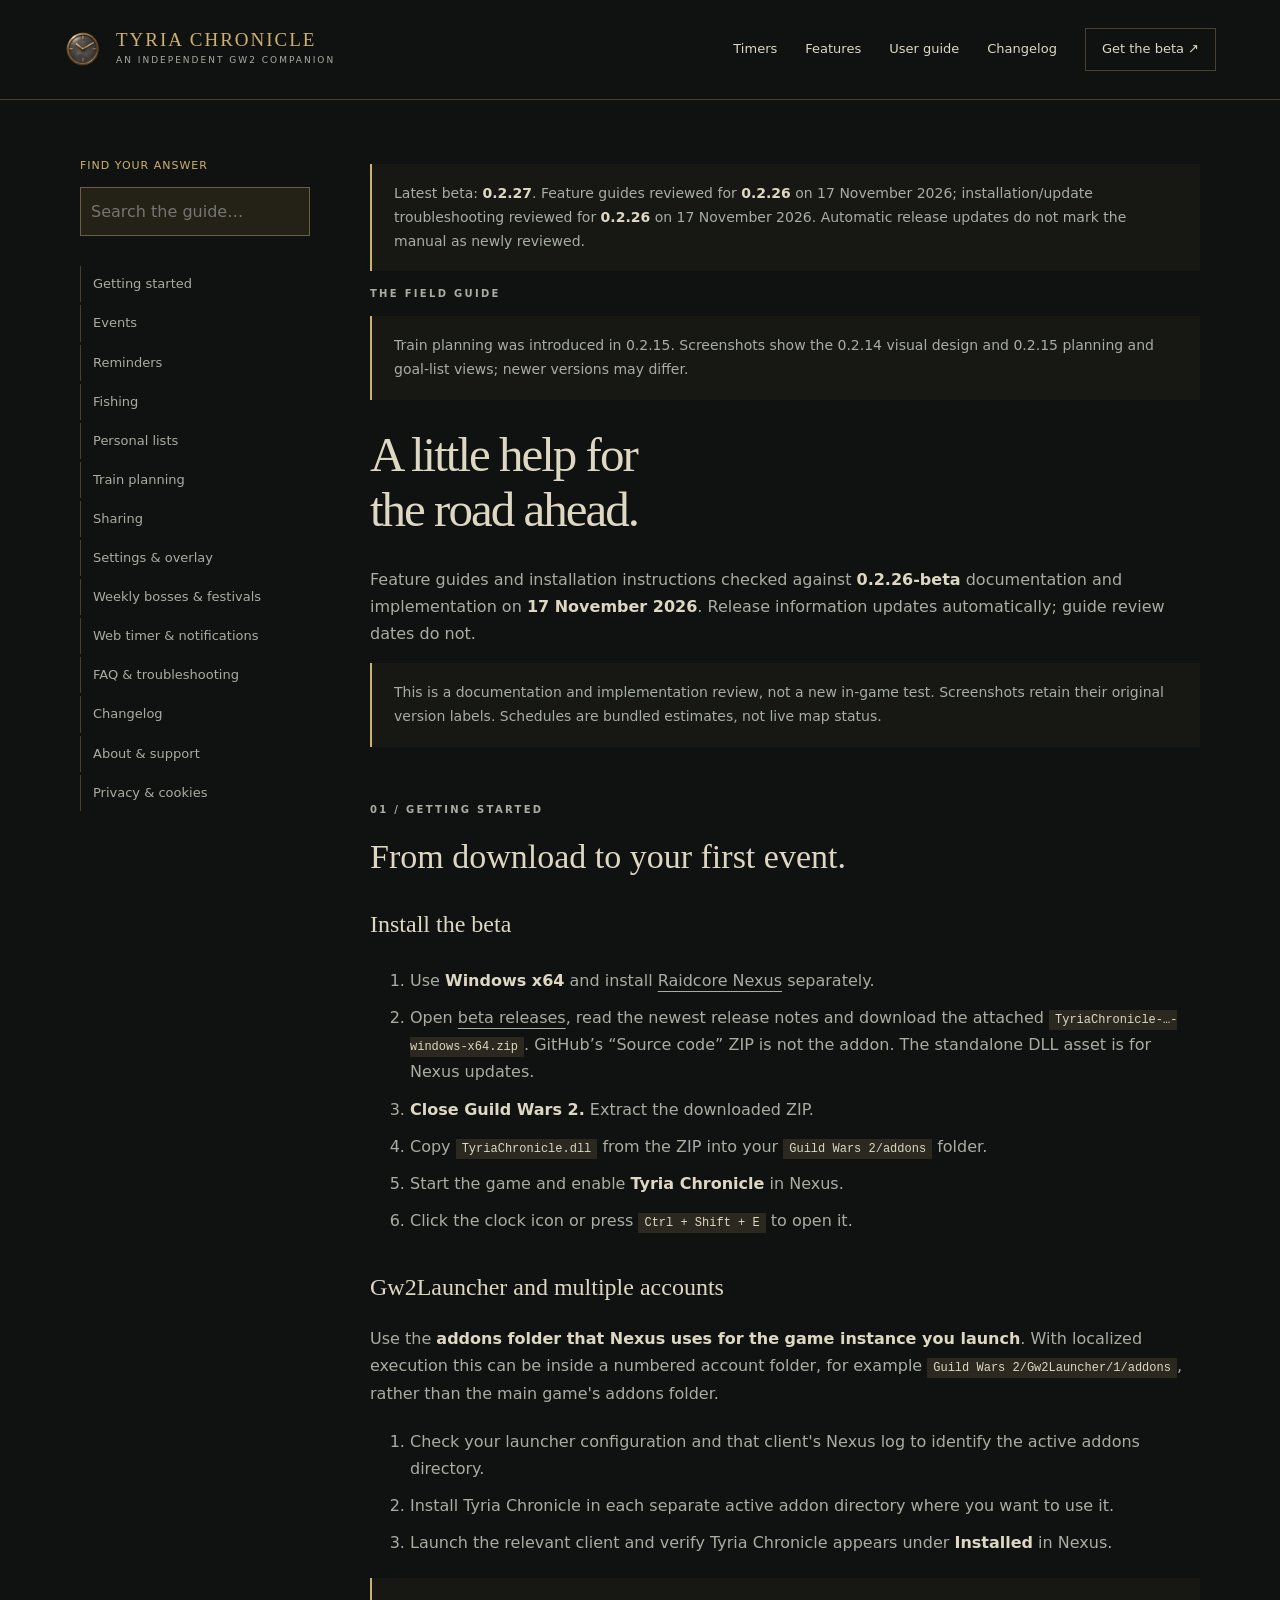
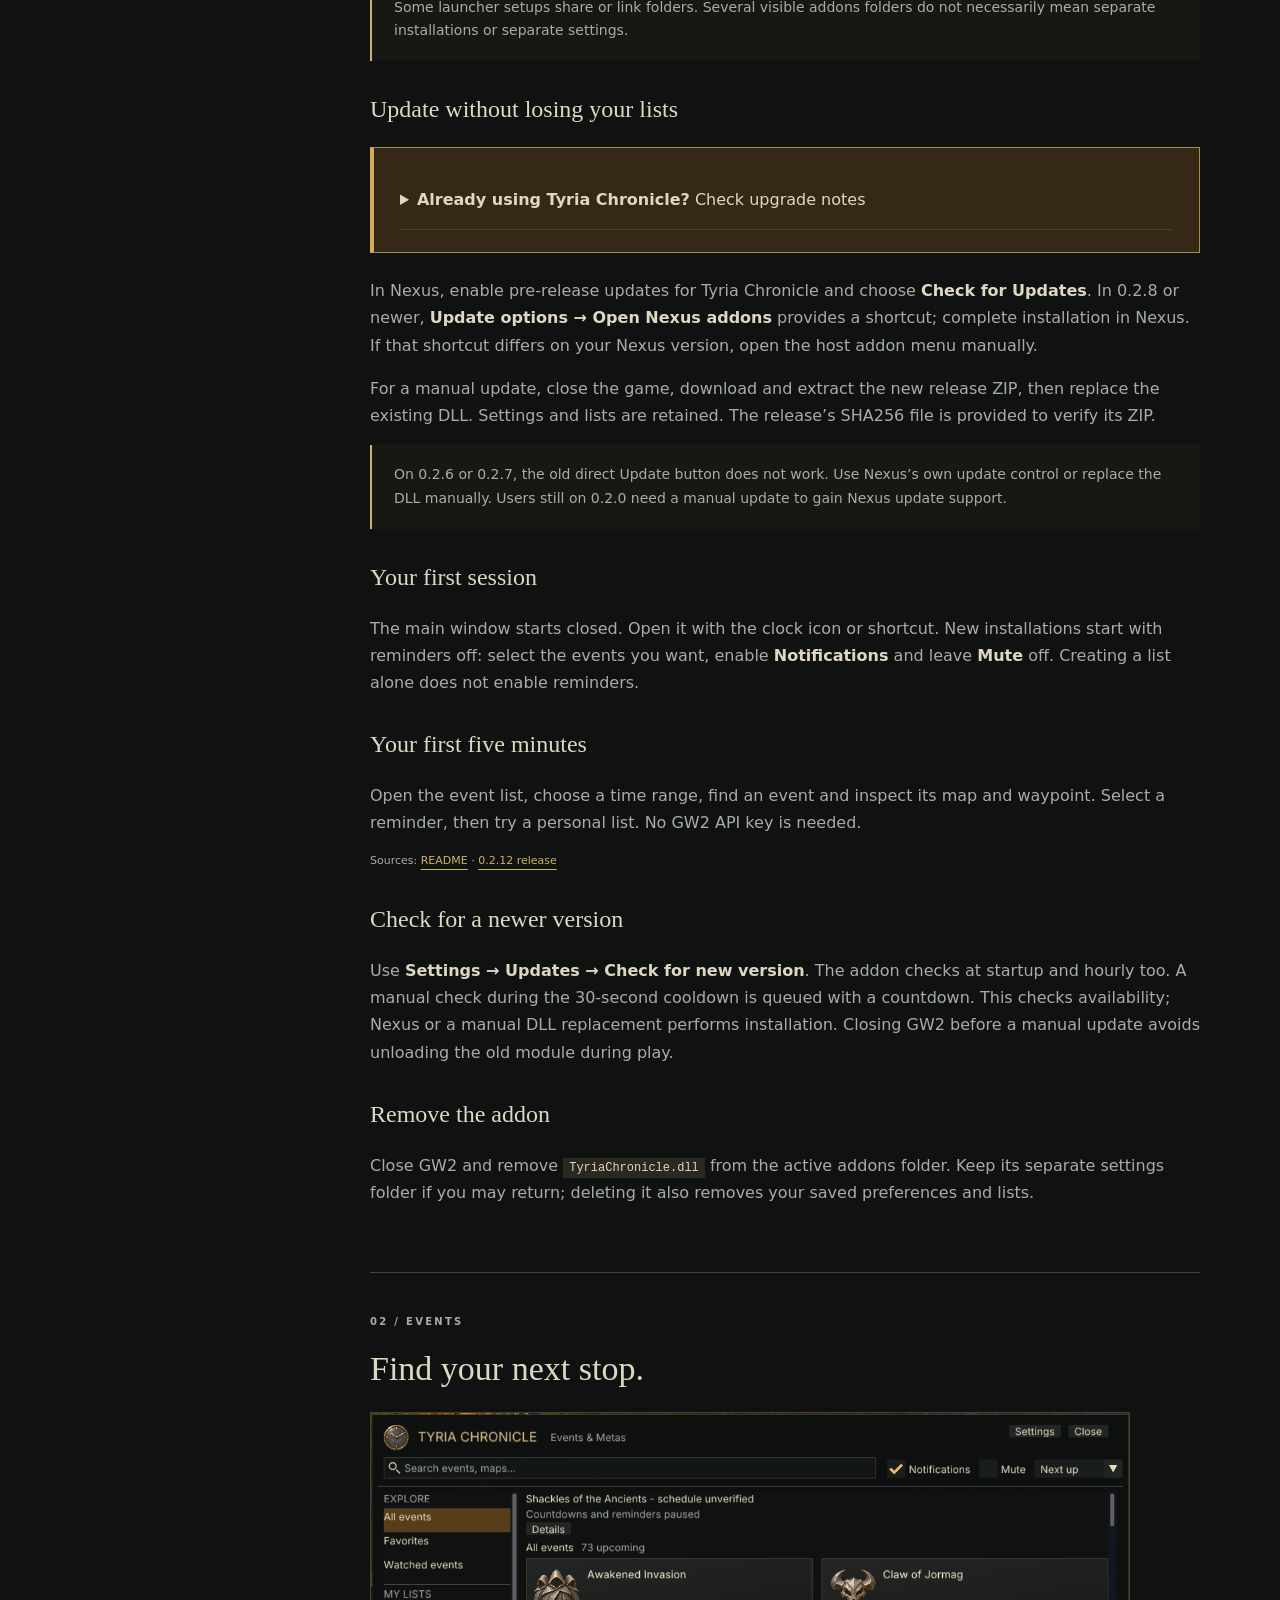
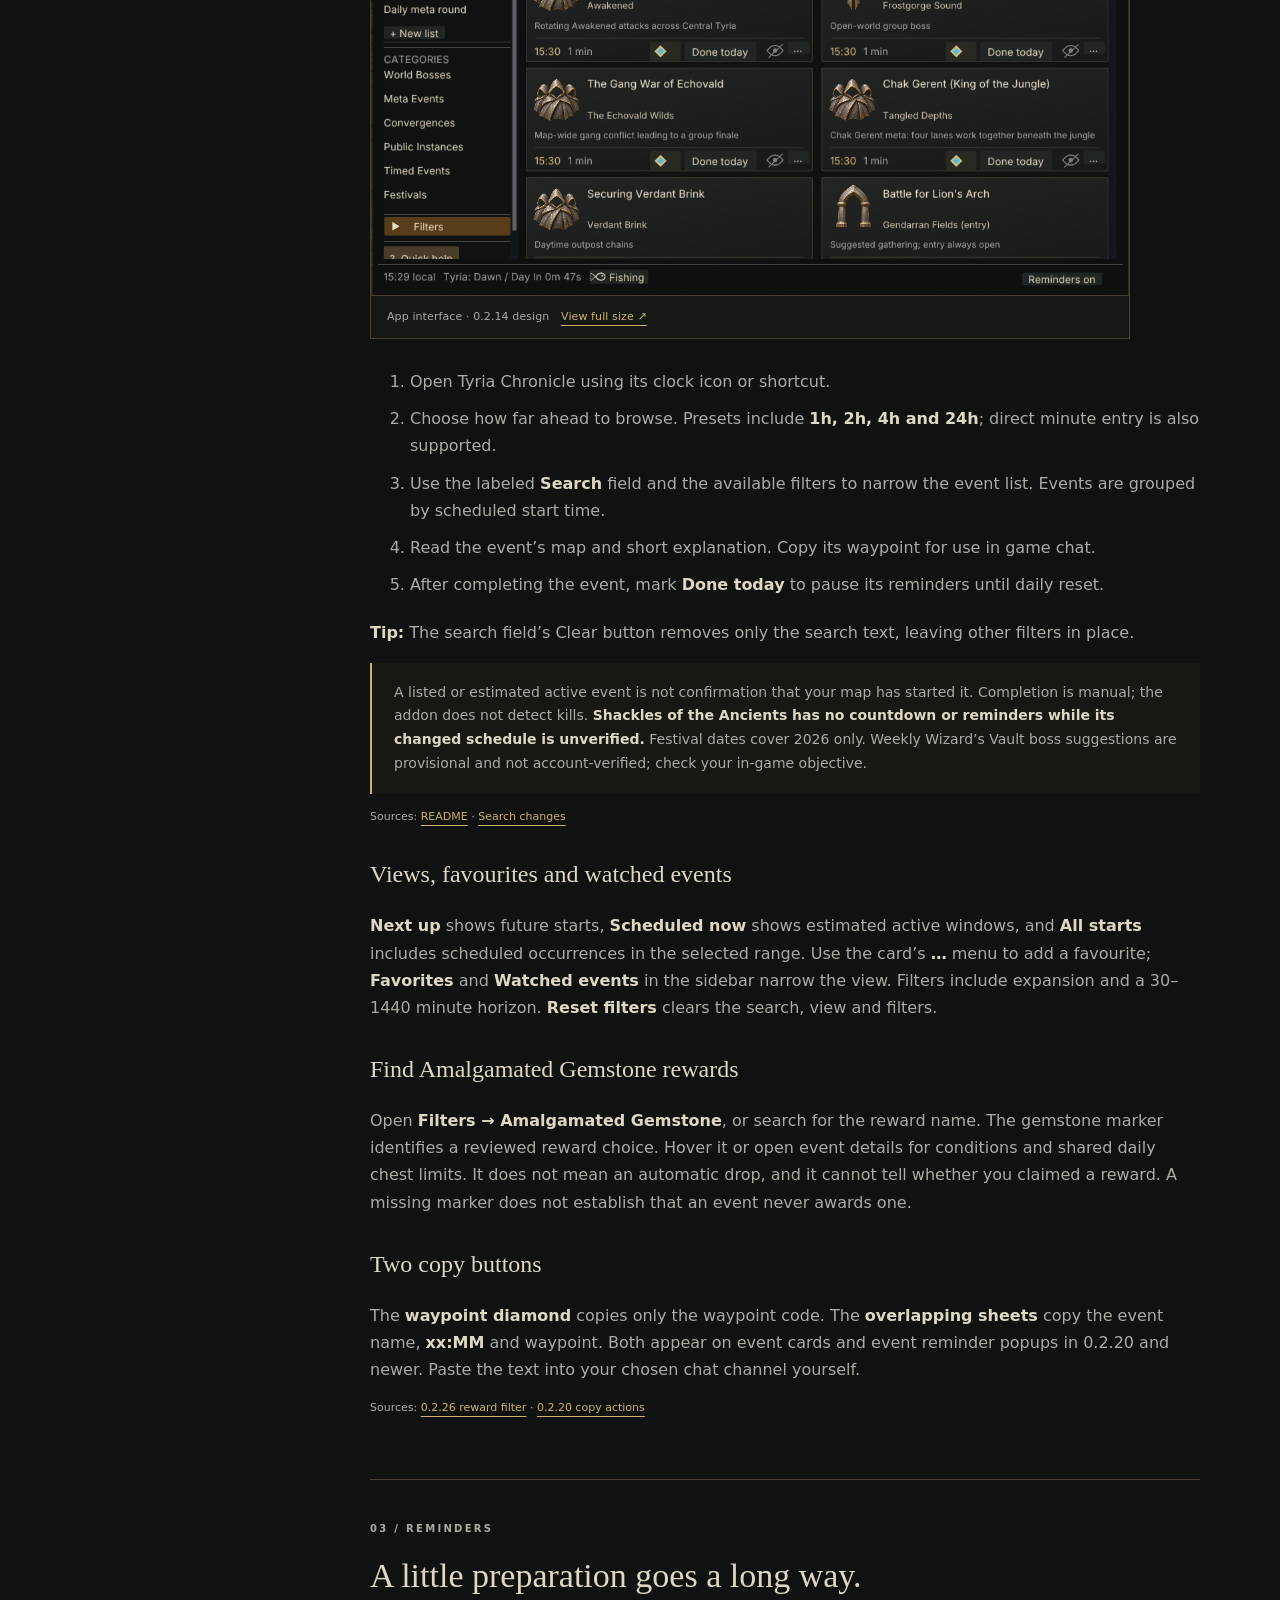
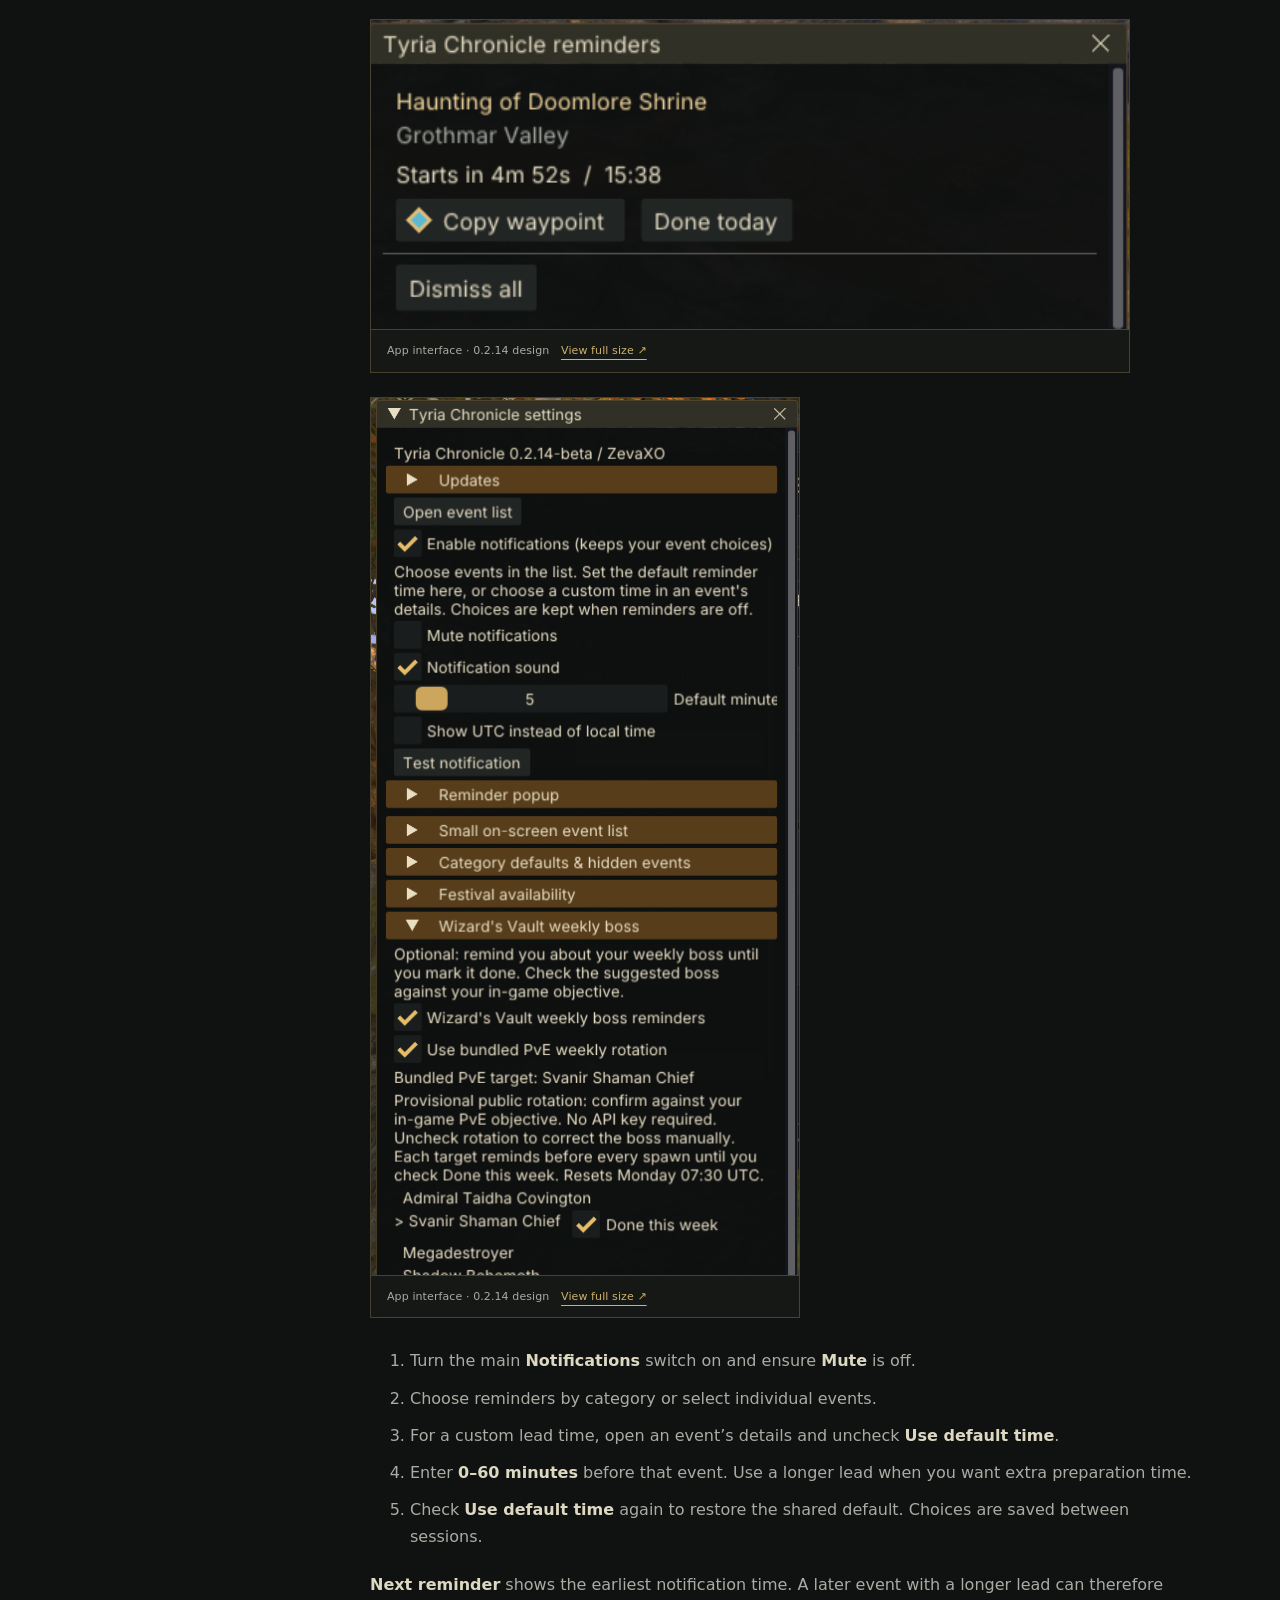
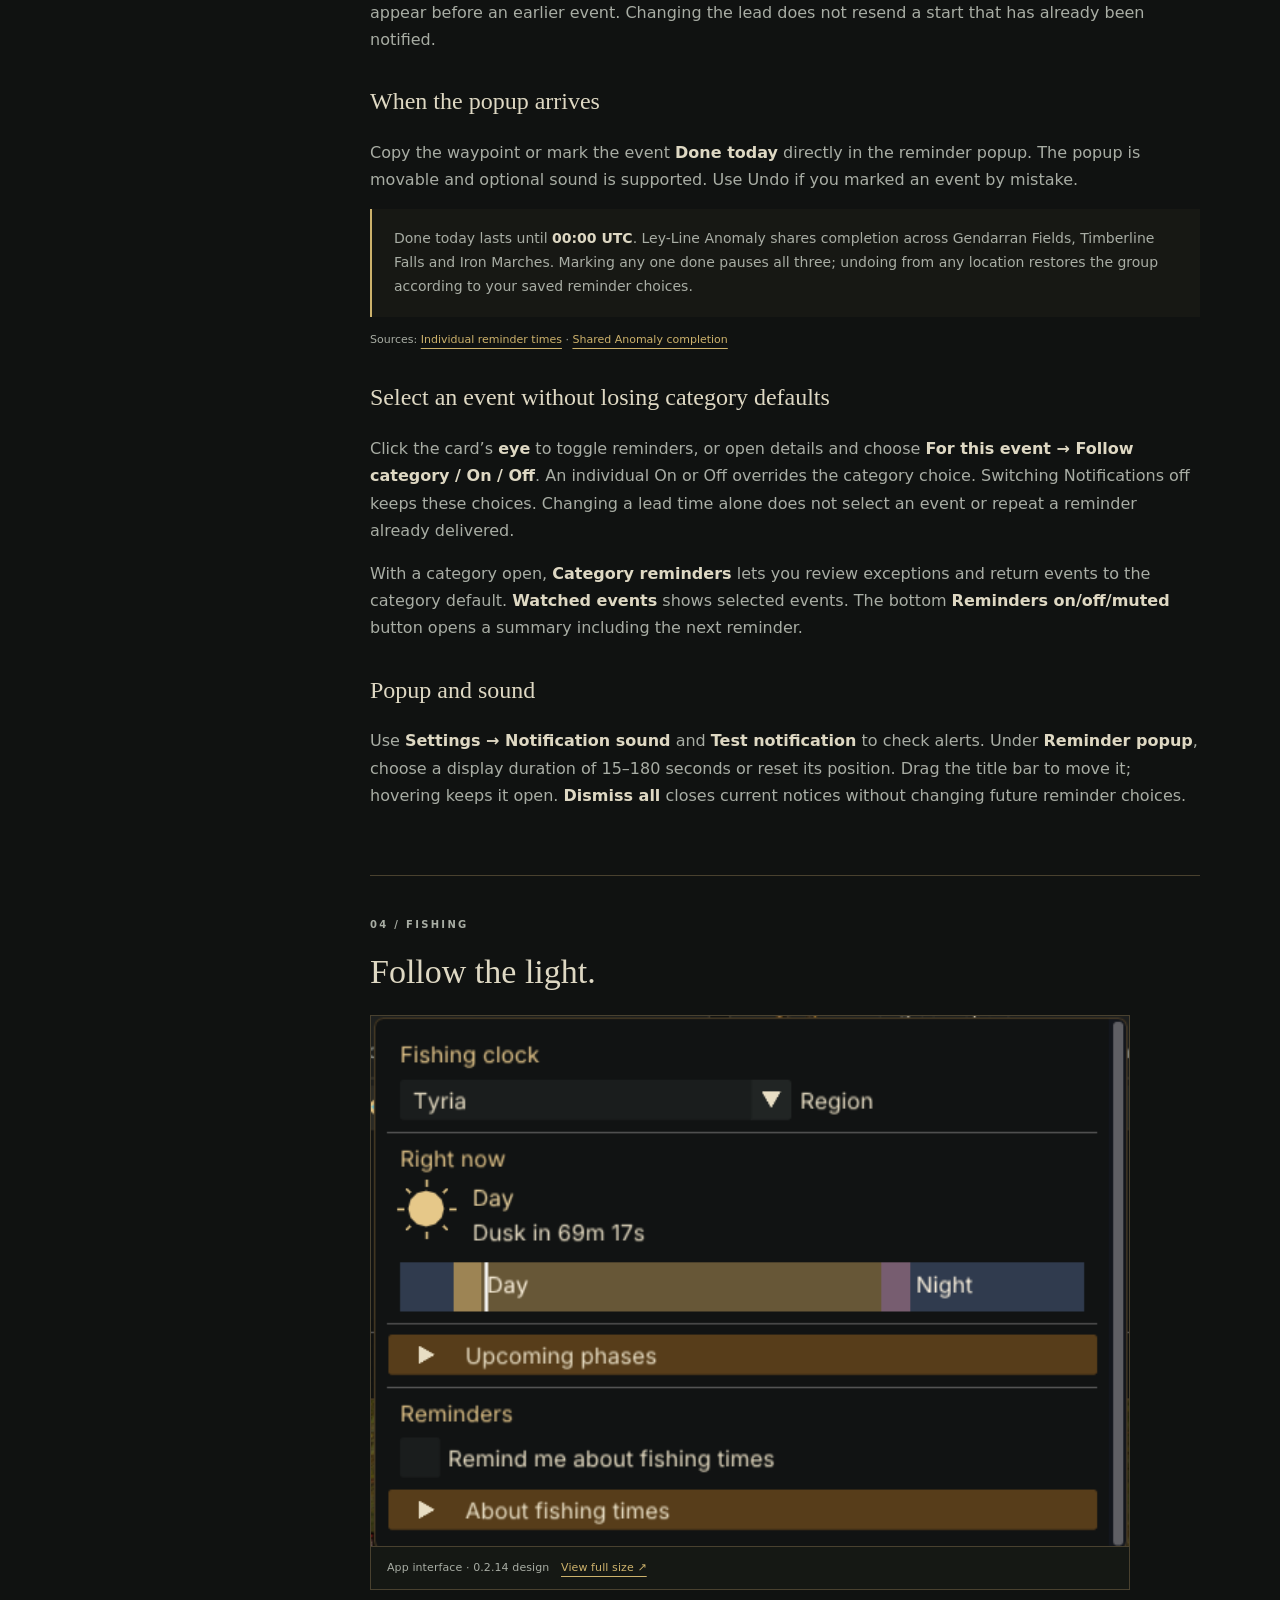
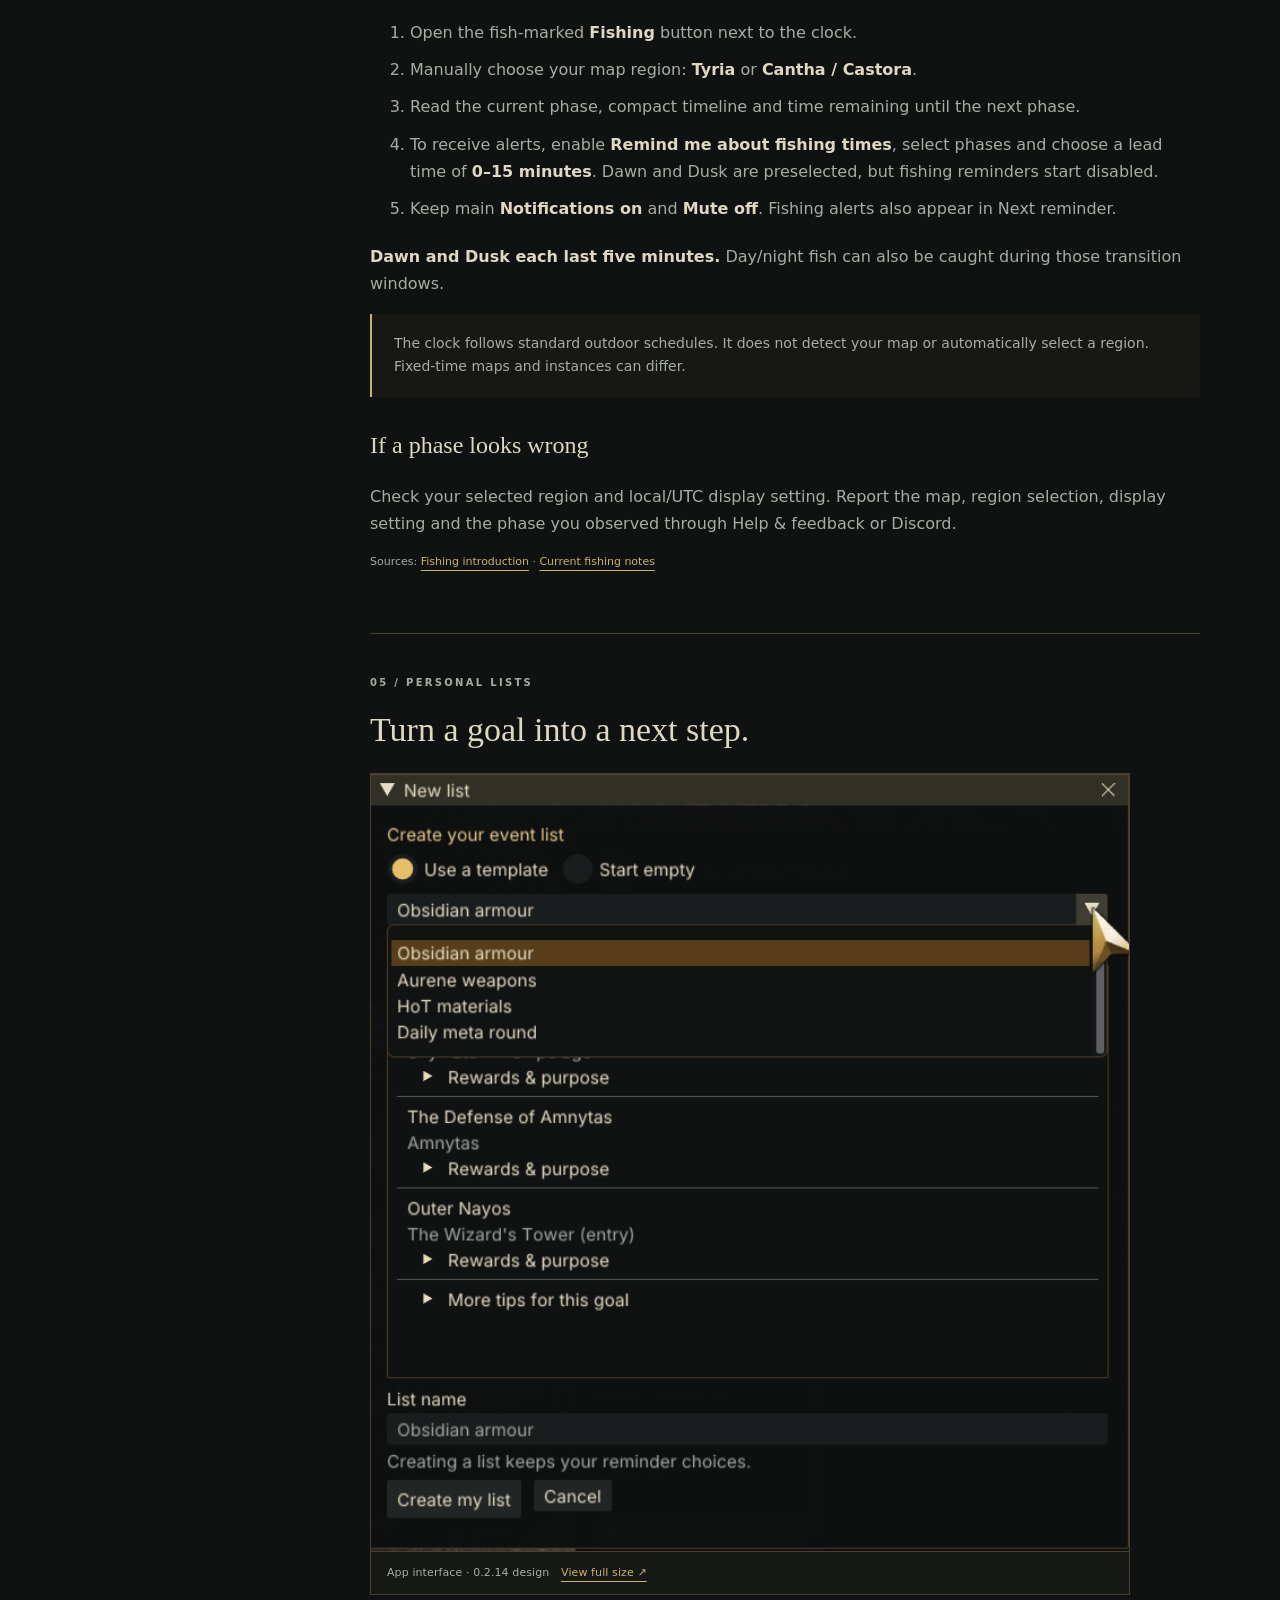
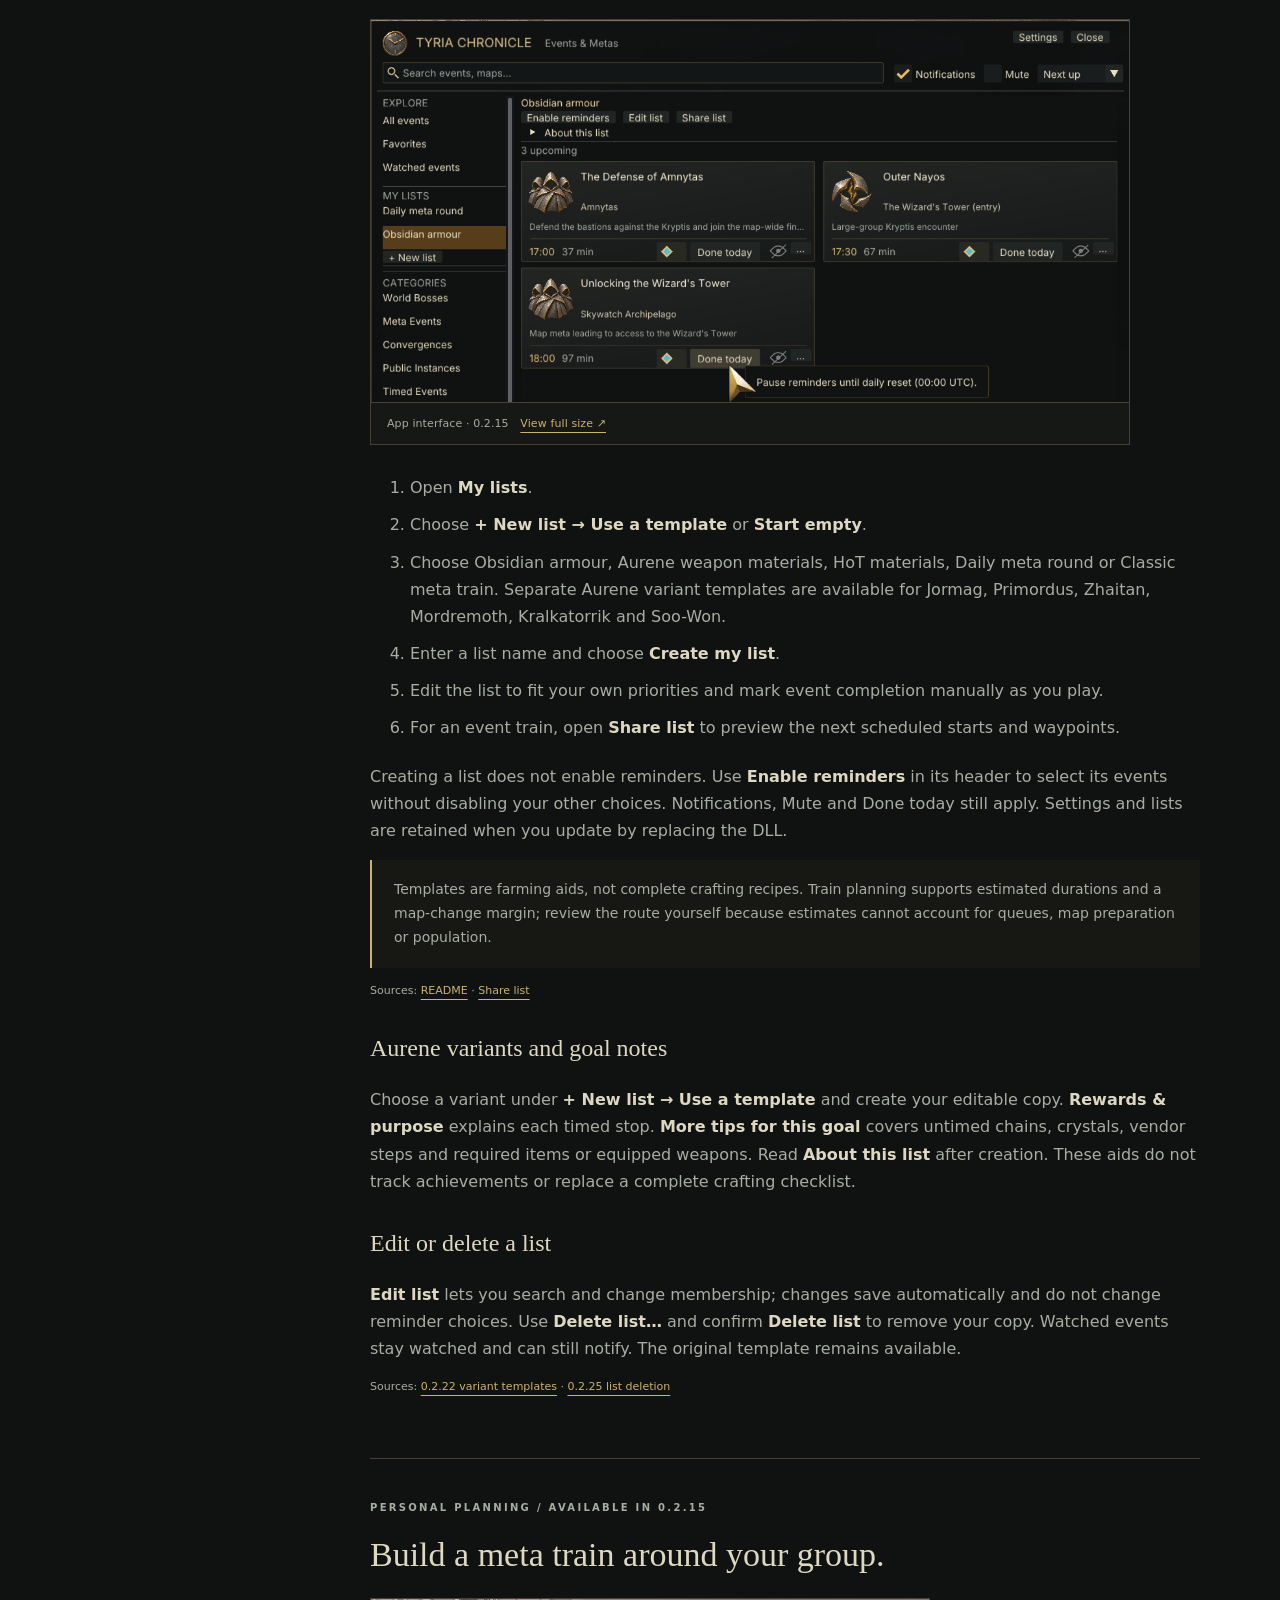
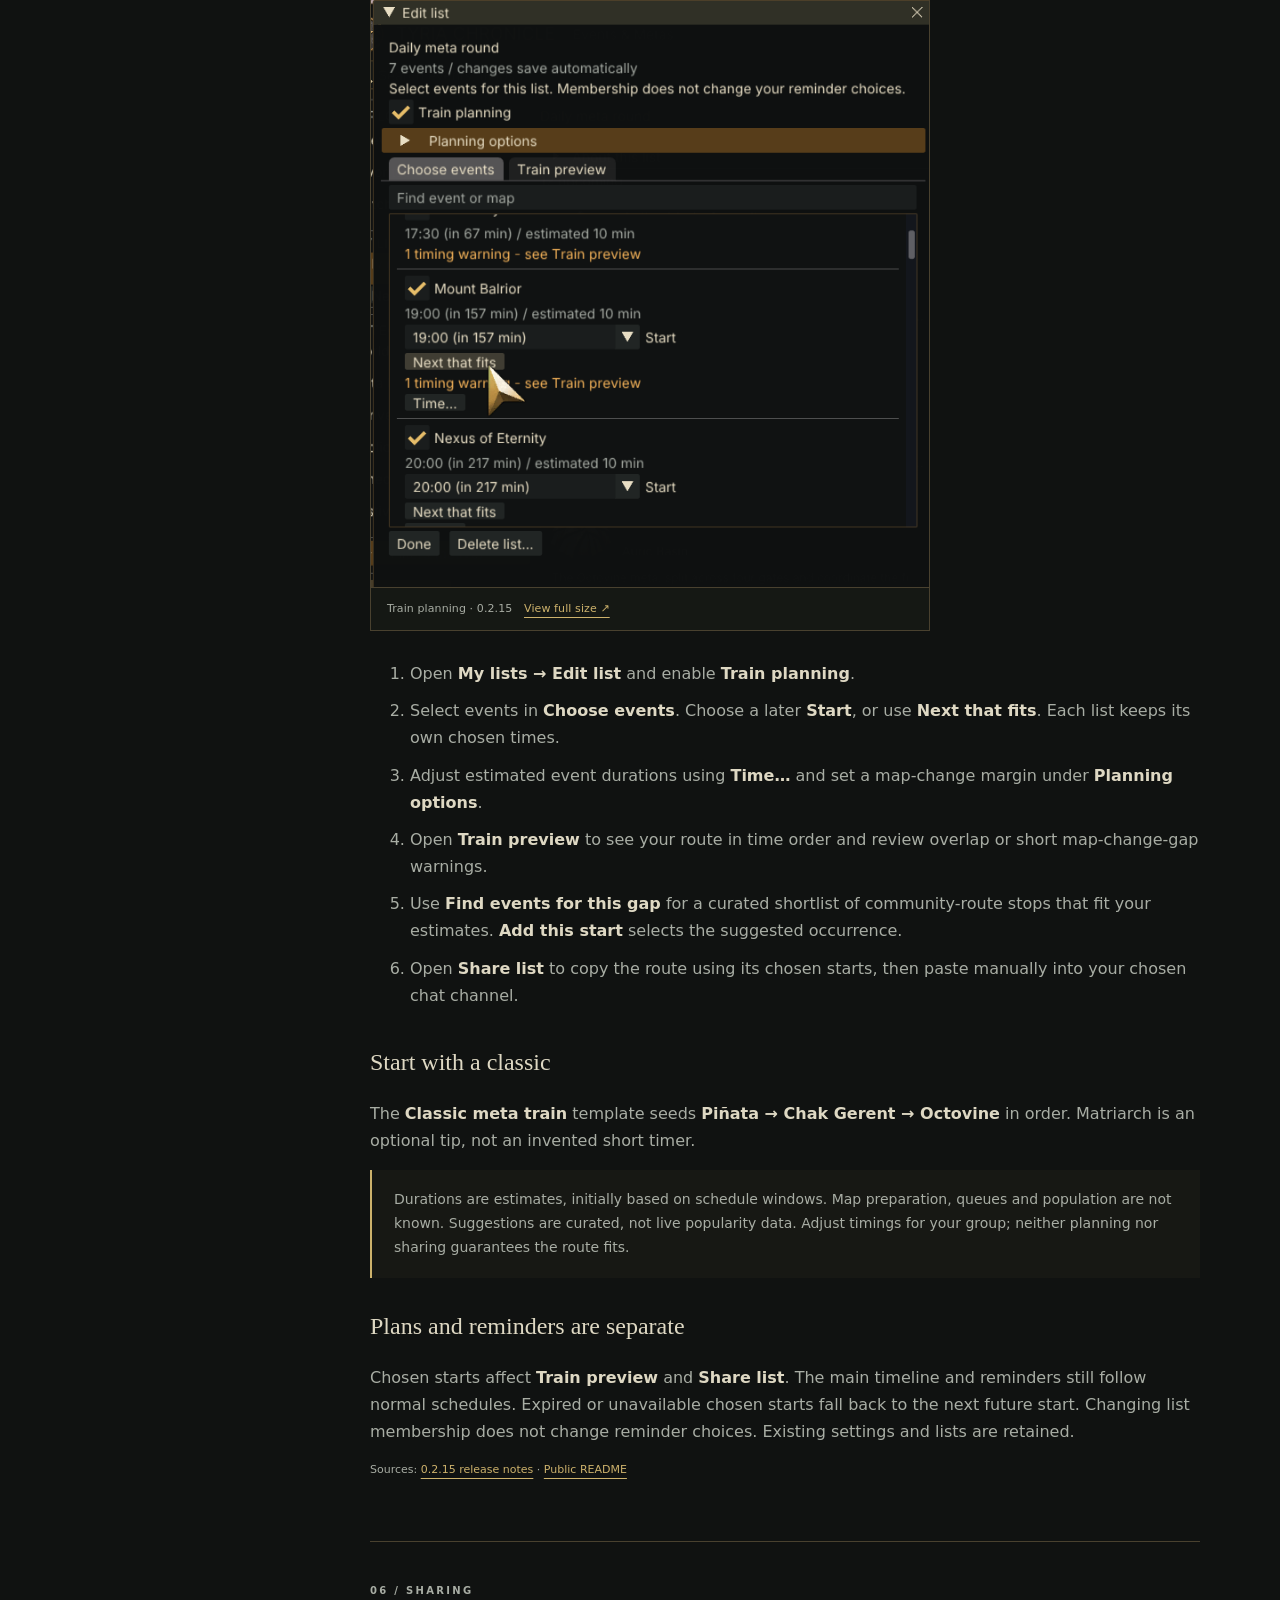
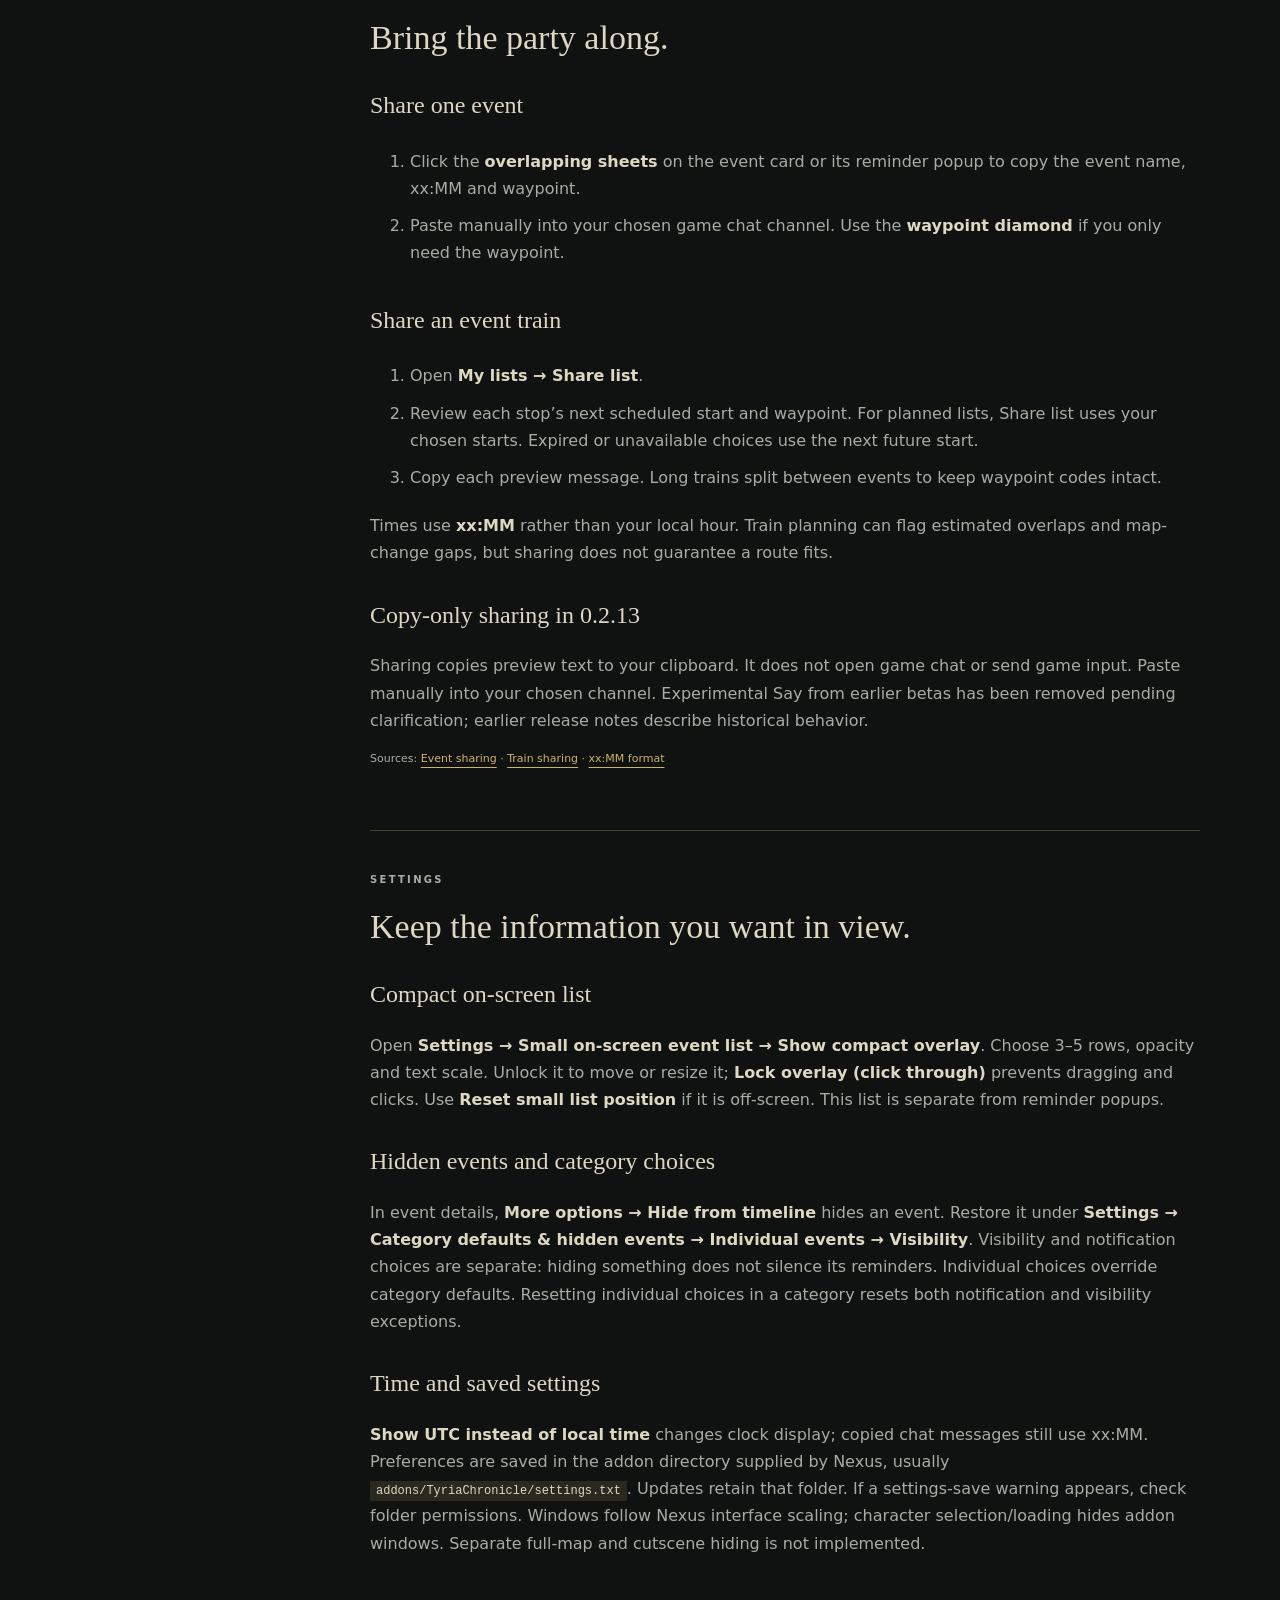
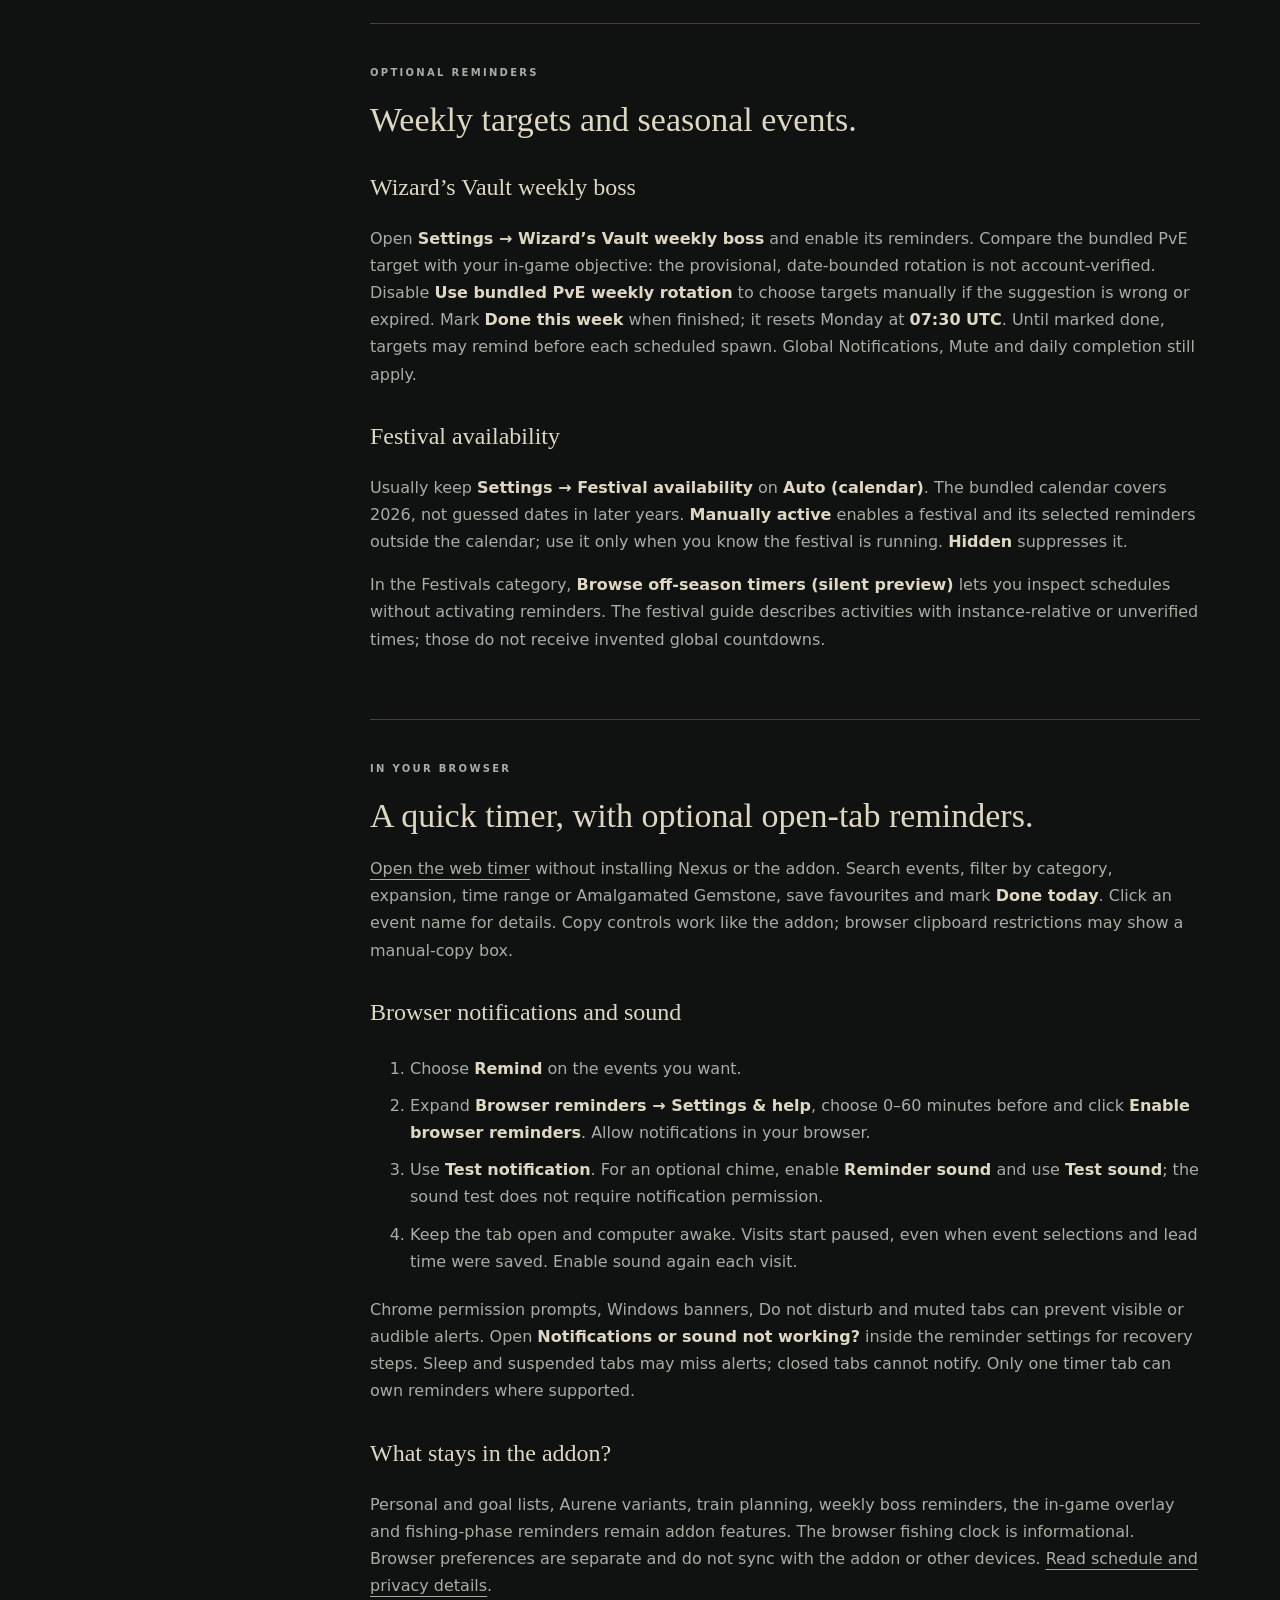
==== commit 42db8266: "Synchronize published beta release information" ====
--- a/guide.html
+++ b/guide.html
@@ -1,10 +1,10 @@
 <!doctype html><html lang="en"><head><meta charset="utf-8"><meta name="viewport" content="width=device-width,initial-scale=1"><meta name="description" content="Tyria Chronicle user manual: installation, events, individual reminders, fishing, personal lists, sharing and troubleshooting."><title>User guide — Tyria Chronicle</title><link rel="icon" href="images/web-header-clock-v1.png"><link rel="stylesheet" href="styles.css"><script src="app.js" defer></script><script type="module" src="release-live.mjs"></script></head><body><a class="skip" href="#main">Skip to content</a><header><a class="brand" href="index.html"><img src="images/web-header-clock-v1.png" width="38" height="38" alt=""><span>TYRIA CHRONICLE<small>AN INDEPENDENT GW2 COMPANION</small></span></a><nav aria-label="Main navigation"><a href="timers.html">Timers</a><a href="index.html#features">Features</a><a href="guide.html" aria-current="page">User guide</a><a href="#changelog">Changelog</a><a class="nav-download" href="index.html#download">Get the beta ↗</a></nav></header><main id="main" class="guide-layout"><aside class="sidebar"><label for="guide-search">FIND YOUR ANSWER</label><input id="guide-search" type="search" placeholder="Search the guide…"><p id="search-status" role="status" aria-live="polite"></p><nav aria-label="Guide topics"><a href="#start">Getting started</a><a href="#events">Events</a><a href="#reminders">Reminders</a><a href="#fishing">Fishing</a><a href="#lists">Personal lists</a><a href="#train-planning">Train planning</a><a href="#sharing">Sharing</a><a href="#settings">Settings &amp; overlay</a><a href="#weekly-festivals">Weekly bosses &amp; festivals</a><a href="#web-timer">Web timer &amp; notifications</a><a href="#faq">FAQ & troubleshooting</a><a href="#changelog">Changelog</a><a href="#about">About & support</a><a href="#privacy">Privacy & cookies</a></nav></aside><div class="guide-content"><!-- release:guide-status:start -->
-<p class="note">Latest beta: <strong>0.2.26</strong>. Feature guides reviewed for <strong>0.2.26</strong> on 17 November 2026; installation/update troubleshooting reviewed for <strong>0.2.26</strong> on 17 November 2026. Automatic release updates do not mark the manual as newly reviewed.</p>
+<p class="note">Latest beta: <strong>0.2.27</strong>. Feature guides reviewed for <strong>0.2.26</strong> on 17 November 2026; installation/update troubleshooting reviewed for <strong>0.2.26</strong> on 17 November 2026. Automatic release updates do not mark the manual as newly reviewed.</p>
 <!-- release:guide-status:end --><p class="eyebrow">THE FIELD GUIDE</p><p class="note">Train planning was introduced in 0.2.15. Screenshots show the 0.2.14 visual design and 0.2.15 planning and goal-list views; newer versions may differ.</p><h1>A little help for<br>the road ahead.</h1><p>Feature guides and installation instructions checked against <strong>0.2.26-beta</strong> documentation and implementation on <strong>17 November 2026</strong>. Release information updates automatically; guide review dates do not.</p><p class="note">This is a documentation and implementation review, not a new in-game test. Screenshots retain their original version labels. Schedules are bundled estimates, not live map status.</p>
 <article id="start"><p class="number">01 / GETTING STARTED</p><h2>From download to your first event.</h2><h3>Install the beta</h3><ol><li>Use <strong>Windows x64</strong> and install <a href="https://raidcore.gg/gw2/nexus">Raidcore Nexus</a> separately.</li><li>Open <a href="https://github.com/ZevaXO/TyriaChronicle-beta/releases">beta releases</a>, read the newest release notes and download the attached <code>TyriaChronicle-…-windows-x64.zip</code>. GitHub’s “Source code” ZIP is not the addon. The standalone DLL asset is for Nexus updates.</li><li><strong>Close Guild Wars 2.</strong> Extract the downloaded ZIP.</li><li>Copy <code>TyriaChronicle.dll</code> from the ZIP into your <code>Guild Wars 2/addons</code> folder.</li><li>Start the game and enable <strong>Tyria Chronicle</strong> in Nexus.</li><li>Click the clock icon or press <kbd>Ctrl + Shift + E</kbd> to open it.</li></ol><h3 id="gw2launcher">Gw2Launcher and multiple accounts</h3><p>Use the <strong>addons folder that Nexus uses for the game instance you launch</strong>. With localized execution this can be inside a numbered account folder, for example <code>Guild Wars 2/Gw2Launcher/1/addons</code>, rather than the main game's addons folder.</p><ol><li>Check your launcher configuration and that client's Nexus log to identify the active addons directory.</li><li>Install Tyria Chronicle in each separate active addon directory where you want to use it.</li><li>Launch the relevant client and verify Tyria Chronicle appears under <strong>Installed</strong> in Nexus.</li></ol><p class="note">Some launcher setups share or link folders. Several visible addons folders do not necessarily mean separate installations or separate settings.</p><h3>Update without losing your lists</h3><!-- release:warning:start -->
-<aside class="release-alert" aria-label="Existing user upgrade notes"><details><summary><strong>Already using Tyria Chronicle?</strong> Check upgrade notes</summary><p>Installing for the first time? Use the latest beta download and follow the installation guide. These notes apply to existing installations.</p><h2>Important release information · 0.2.26</h2><p style="white-space:pre-line">If you use 0.2.15–0.2.22, close GW2 and install the ZIP manually. Earlier versions can crash or hang while unloading, including from Nexus Configure. Installing the replacement cannot repair the old module while it unloads. Replace only TyriaChronicle.dll and keep your settings folder.
-
-0.2.23 was a local test build. Normal startup with that fixed build was confirmed by the project owner. A live update from the fixed build with Configure open still needs in-game verification; mock-host tests do not establish safety for every Nexus/addon combination.</p><a href="https://github.com/ZevaXO/TyriaChronicle-beta/releases/tag/v0.2.26">Read the upgrade notes ↗</a><h2>Upgrading from 0.2.15–0.2.22</h2><p style="white-space:pre-line">Close Guild Wars 2 and install the latest beta ZIP manually. Those older versions can crash or hang while unloading. Replace only TyriaChronicle.dll and keep your settings folder.</p><a href="https://github.com/ZevaXO/TyriaChronicle-beta/releases/tag/v0.2.26">Read the upgrade notes ↗</a></details></aside>
+<aside class="release-alert" aria-label="Existing user upgrade notes"><details><summary><strong>Already using Tyria Chronicle?</strong> Check upgrade notes</summary><p>Installing for the first time? Use the latest beta download and follow the installation guide. These notes apply to existing installations.</p><h2>Important release information · 0.2.27</h2><p style="white-space:pre-line">If you use 0.2.15–0.2.22, close GW2 and install the ZIP manually. Earlier versions can crash or hang while unloading, including from Nexus Configure. Installing the replacement cannot repair the old module while it unloads. Replace only TyriaChronicle.dll and keep your settings folder.
+
+0.2.23 was a local test build. Normal startup with that fixed build was confirmed by the project owner. A live update from the fixed build with Configure open still needs in-game verification; mock-host tests do not establish safety for every Nexus/addon combination.</p><a href="https://github.com/ZevaXO/TyriaChronicle-beta/releases/tag/v0.2.27">Read the upgrade notes ↗</a><h2>Upgrading from 0.2.15–0.2.22</h2><p style="white-space:pre-line">Close Guild Wars 2 and install the latest beta ZIP manually. Those older versions can crash or hang while unloading. Replace only TyriaChronicle.dll and keep your settings folder.</p><a href="https://github.com/ZevaXO/TyriaChronicle-beta/releases/tag/v0.2.26">Read the upgrade notes ↗</a></details></aside>
 <!-- release:warning:end --><p>In Nexus, enable pre-release updates for Tyria Chronicle and choose <strong>Check for Updates</strong>. In 0.2.8 or newer, <strong>Update options → Open Nexus addons</strong> provides a shortcut; complete installation in Nexus. If that shortcut differs on your Nexus version, open the host addon menu manually.</p><p>For a manual update, close the game, download and extract the new release ZIP, then replace the existing DLL. Settings and lists are retained. The release’s SHA256 file is provided to verify its ZIP.</p><p class="note">On 0.2.6 or 0.2.7, the old direct Update button does not work. Use Nexus’s own update control or replace the DLL manually. Users still on 0.2.0 need a manual update to gain Nexus update support.</p><h3>Your first session</h3><p>The main window starts closed. Open it with the clock icon or shortcut. New installations start with reminders off: select the events you want, enable <strong>Notifications</strong> and leave <strong>Mute</strong> off. Creating a list alone does not enable reminders.</p><h3>Your first five minutes</h3><p>Open the event list, choose a time range, find an event and inspect its map and waypoint. Select a reminder, then try a personal list. No GW2 API key is needed.</p><p class="source">Sources: <a href="https://github.com/ZevaXO/TyriaChronicle-beta/blob/main/README.md">README</a> · <a href="https://github.com/ZevaXO/TyriaChronicle-beta/releases/tag/v0.2.12">0.2.12 release</a></p><h3>Check for a newer version</h3><p>Use <strong>Settings → Updates → Check for new version</strong>. The addon checks at startup and hourly too. A manual check during the 30-second cooldown is queued with a countdown. This checks availability; Nexus or a manual DLL replacement performs installation. Closing GW2 before a manual update avoids unloading the old module during play.</p><h3>Remove the addon</h3><p>Close GW2 and remove <code>TyriaChronicle.dll</code> from the active addons folder. Keep its separate settings folder if you may return; deleting it also removes your saved preferences and lists.</p></article>
 <article id="events"><p class="number">02 / EVENTS</p><h2>Find your next stop.</h2><figure class="app-shot "><a href="images/events.png" target="_blank" rel="noopener"><img src="images/events.png" alt="Upcoming two-column Events interface with category navigation and waypoint controls" loading="lazy" decoding="async"></a><figcaption>App interface · 0.2.14 design <a href="images/events.png" target="_blank" rel="noopener">View full size ↗</a></figcaption></figure><ol><li>Open Tyria Chronicle using its clock icon or shortcut.</li><li>Choose how far ahead to browse. Presets include <strong>1h, 2h, 4h and 24h</strong>; direct minute entry is also supported.</li><li>Use the labeled <strong>Search</strong> field and the available filters to narrow the event list. Events are grouped by scheduled start time.</li><li>Read the event’s map and short explanation. Copy its waypoint for use in game chat.</li><li>After completing the event, mark <strong>Done today</strong> to pause its reminders until daily reset.</li></ol><p><strong>Tip:</strong> The search field’s Clear button removes only the search text, leaving other filters in place.</p><p class="note">A listed or estimated active event is not confirmation that your map has started it. Completion is manual; the addon does not detect kills. <strong>Shackles of the Ancients has no countdown or reminders while its changed schedule is unverified.</strong> Festival dates cover 2026 only. Weekly Wizard’s Vault boss suggestions are provisional and not account-verified; check your in-game objective.</p><p class="source">Sources: <a href="https://github.com/ZevaXO/TyriaChronicle-beta/blob/main/README.md">README</a> · <a href="https://github.com/ZevaXO/TyriaChronicle-beta/releases/tag/v0.2.11">Search changes</a></p><h3>Views, favourites and watched events</h3><p><strong>Next up</strong> shows future starts, <strong>Scheduled now</strong> shows estimated active windows, and <strong>All starts</strong> includes scheduled occurrences in the selected range. Use the card’s <strong>…</strong> menu to add a favourite; <strong>Favorites</strong> and <strong>Watched events</strong> in the sidebar narrow the view. Filters include expansion and a 30–1440 minute horizon. <strong>Reset filters</strong> clears the search, view and filters.</p><h3 id="gemstone">Find Amalgamated Gemstone rewards</h3><p>Open <strong>Filters → Amalgamated Gemstone</strong>, or search for the reward name. The gemstone marker identifies a reviewed reward choice. Hover it or open event details for conditions and shared daily chest limits. It does not mean an automatic drop, and it cannot tell whether you claimed a reward. A missing marker does not establish that an event never awards one.</p><h3>Two copy buttons</h3><p>The <strong>waypoint diamond</strong> copies only the waypoint code. The <strong>overlapping sheets</strong> copy the event name, <strong>xx:MM</strong> and waypoint. Both appear on event cards and event reminder popups in 0.2.20 and newer. Paste the text into your chosen chat channel yourself.</p><p class="source">Sources: <a href="https://github.com/ZevaXO/TyriaChronicle-beta/releases/tag/v0.2.26">0.2.26 reward filter</a> · <a href="https://github.com/ZevaXO/TyriaChronicle-beta/releases/tag/v0.2.20">0.2.20 copy actions</a></p></article>
 <article id="reminders"><p class="number">03 / REMINDERS</p><h2>A little preparation goes a long way.</h2><figure class="app-shot "><a href="images/reminders.png" target="_blank" rel="noopener"><img src="images/reminders.png" alt="Reminder popup showing Copy waypoint and Done today" loading="lazy" decoding="async"></a><figcaption>App interface · 0.2.14 design <a href="images/reminders.png" target="_blank" rel="noopener">View full size ↗</a></figcaption></figure><figure class="app-shot settings-shot"><a href="images/settings.png" target="_blank" rel="noopener"><img src="images/settings.png" alt="Settings preview with notification choices, default reminder time and weekly boss options" loading="lazy" decoding="async"></a><figcaption>App interface · 0.2.14 design <a href="images/settings.png" target="_blank" rel="noopener">View full size ↗</a></figcaption></figure><ol><li>Turn the main <strong>Notifications</strong> switch on and ensure <strong>Mute</strong> is off.</li><li>Choose reminders by category or select individual events.</li><li>For a custom lead time, open an event’s details and uncheck <strong>Use default time</strong>.</li><li>Enter <strong>0–60 minutes</strong> before that event. Use a longer lead when you want extra preparation time.</li><li>Check <strong>Use default time</strong> again to restore the shared default. Choices are saved between sessions.</li></ol><p><strong>Next reminder</strong> shows the earliest notification time. A later event with a longer lead can therefore appear before an earlier event. Changing the lead does not resend a start that has already been notified.</p><h3>When the popup arrives</h3><p>Copy the waypoint or mark the event <strong>Done today</strong> directly in the reminder popup. The popup is movable and optional sound is supported. Use Undo if you marked an event by mistake.</p><p class="note">Done today lasts until <strong>00:00 UTC</strong>. Ley-Line Anomaly shares completion across Gendarran Fields, Timberline Falls and Iron Marches. Marking any one done pauses all three; undoing from any location restores the group according to your saved reminder choices.</p><p class="source">Sources: <a href="https://github.com/ZevaXO/TyriaChronicle-beta/releases/tag/v0.2.12">Individual reminder times</a> · <a href="https://github.com/ZevaXO/TyriaChronicle-beta/releases/tag/v0.2.7">Shared Anomaly completion</a></p><h3>Select an event without losing category defaults</h3><p>Click the card’s <strong>eye</strong> to toggle reminders, or open details and choose <strong>For this event → Follow category / On / Off</strong>. An individual On or Off overrides the category choice. Switching Notifications off keeps these choices. Changing a lead time alone does not select an event or repeat a reminder already delivered.</p><p>With a category open, <strong>Category reminders</strong> lets you review exceptions and return events to the category default. <strong>Watched events</strong> shows selected events. The bottom <strong>Reminders on/off/muted</strong> button opens a summary including the next reminder.</p><h3>Popup and sound</h3><p>Use <strong>Settings → Notification sound</strong> and <strong>Test notification</strong> to check alerts. Under <strong>Reminder popup</strong>, choose a display duration of 15–180 seconds or reset its position. Drag the title bar to move it; hovering keeps it open. <strong>Dismiss all</strong> closes current notices without changing future reminder choices.</p></article>
@@ -16,7 +16,44 @@
 <article id="web-timer"><p class="number">IN YOUR BROWSER</p><h2>A quick timer, with optional open-tab reminders.</h2><p><a href="timers.html">Open the web timer</a> without installing Nexus or the addon. Search events, filter by category, expansion, time range or Amalgamated Gemstone, save favourites and mark <strong>Done today</strong>. Click an event name for details. Copy controls work like the addon; browser clipboard restrictions may show a manual-copy box.</p><h3>Browser notifications and sound</h3><ol><li>Choose <strong>Remind</strong> on the events you want.</li><li>Expand <strong>Browser reminders → Settings &amp; help</strong>, choose 0–60 minutes before and click <strong>Enable browser reminders</strong>. Allow notifications in your browser.</li><li>Use <strong>Test notification</strong>. For an optional chime, enable <strong>Reminder sound</strong> and use <strong>Test sound</strong>; the sound test does not require notification permission.</li><li>Keep the tab open and computer awake. Visits start paused, even when event selections and lead time were saved. Enable sound again each visit.</li></ol><p>Chrome permission prompts, Windows banners, Do not disturb and muted tabs can prevent visible or audible alerts. Open <strong>Notifications or sound not working?</strong> inside the reminder settings for recovery steps. Sleep and suspended tabs may miss alerts; closed tabs cannot notify. Only one timer tab can own reminders where supported.</p><h3>What stays in the addon?</h3><p>Personal and goal lists, Aurene variants, train planning, weekly boss reminders, the in-game overlay and fishing-phase reminders remain addon features. The browser fishing clock is informational. Browser preferences are separate and do not sync with the addon or other devices. <a href="timer-notices.html">Read schedule and privacy details</a>.</p></article>
 <article id="faq"><p class="number">07 / FAQ & TROUBLESHOOTING</p><h2>When something needs a nudge.</h2><details><summary>Which download do I need?</summary><p>The attached <code>TyriaChronicle-…-windows-x64.zip</code> on the newest beta release. Not the automatically generated Source code ZIP. Nexus is installed separately.</p></details><details><summary>What changed in update checks in 0.2.17?</summary><p>Manual checks during the 30-second cooldown queue with a countdown, then run without another click. A click during an active check uses the same request. Open Nexus addons and Download beta remain accessible if checking fails. Checking availability does not install an update.</p></details><details><summary>The addon does not appear. What should I check?</summary><p>Confirm Windows x64, Nexus installation, and that the extracted DLL is in the addons folder used by Nexus for the client you launched. With Gw2Launcher localized execution this may be a numbered account folder such as Guild Wars 2/Gw2Launcher/1/addons. Check that client's Nexus log and verify Tyria Chronicle appears under Installed. Shared or linked folders do not necessarily mean separate installations or settings. Start GW2 and enable Tyria Chronicle in Nexus. Try the clock icon or Ctrl + Shift + E; the main window starts closed. Version 0.2.16 fixed a missing startup shortcut, and 0.2.17 retains that recovery. If you use 0.2.15–0.2.22, close GW2 and install the newest ZIP manually, keeping your settings folder. If it still fails, report your version and what you tried.</p></details><details><summary>Why am I not getting a reminder?</summary><p>Check Notifications is on, Mute is off, and the event or category is selected. Check Done today and your lead time. For Fishing, enable its separate reminders and select the right region and phases. A time change does not resend an already notified start.</p></details><details><summary>Why does Next reminder show a later event?</summary><p>Since 0.2.12 it chooses the earliest notification time, including preparation lead. A later event with a long lead may need to notify first.</p></details><details><summary>Why are all three Ley-Line Anomaly locations marked done?</summary><p>They share daily completion. Undo from any location to restore the group. Completion resets at 00:00 UTC and is marked manually.</p></details><details><summary>The update is stuck on Updating.</summary><p>The old button in 0.2.6/0.2.7 cannot complete this update. Use Nexus Check for Updates with pre-release updates enabled, or close the game and replace the DLL from the newest ZIP. Version information can take a few minutes to propagate.</p></details><details><summary>Do I need an API key or GitHub account?</summary><p>No GW2 API key is needed. Public beta downloads do not require a GitHub account. Discord is the primary feedback channel; GitHub issues are optional and require an account.</p></details><details><summary>Why is there no Shackles countdown?</summary><p>In 0.2.13, Shackles of the Ancients countdowns and reminders are paused until its changed schedule is verified. Its details remain available.</p></details><details><summary>Where did Say go?</summary><p>Experimental Say was removed in 0.2.13 pending clarification. Sharing is now Copy-only; paste manually into your chosen game chat channel.</p></details><details><summary>Are these live event timers?</summary><p>Schedules are bundled estimates, not live map status. Estimated active windows do not guarantee an event is running on your map. Fishing follows standard outdoor schedules.</p></details><details><summary>Does it hide during full-map view or cutscenes?</summary><p>Separate full-map and cutscene hiding is not implemented in the current beta.</p></details><details><summary>What should I include in a bug report?</summary><p>The version from Settings, your steps, expected result and actual result. For event timing, include date, map, time and time zone. For Fishing, include region, local/UTC setting and observed phase. A cropped screenshot helps; remove personal details. Help & feedback can copy basic troubleshooting information.</p></details><p class="source">Source: <a href="https://github.com/ZevaXO/TyriaChronicle-beta/releases/tag/v0.2.26">Current release notes</a> and the linked topic sources above.</p><details><summary>Does deleting a list stop its reminders?</summary><p>No. List membership and reminder choices are separate. Turn the event’s eye off, or change its reminder choice to Off, if you no longer want it to notify.</p></details><details><summary>I hid an event. Why does it still notify?</summary><p>Hiding only changes visibility. Turn its reminders off separately. Restore hidden events through Settings → Category defaults &amp; hidden events.</p></details><details><summary>Why are the screenshots older than the guide?</summary><p>They show the labelled 0.2.14/0.2.15 interface. Current instructions were reviewed for 0.2.26; newer copy buttons and templates are explained in the text. New screenshots are still needed.</p></details><details><summary>Why do browser reminders not appear?</summary><p>Start with <a href="#web-timer">the web timer guide</a> and the troubleshooting panel in its reminder settings. Browser permissions and Windows notification banners are separate settings. They are independent of the addon’s in-game popup.</p></details></article>
 <article id="changelog"><p class="number">08 / VERSION NOTES</p><h2>The Chronicle, so far.</h2><!-- release:changelog:start -->
-<p>Latest published beta: <strong>0.2.26</strong> · 16 November 2026. Release information is synchronized automatically from <a href="https://github.com/ZevaXO/TyriaChronicle-beta/releases">GitHub</a>. Guide review status is separate.</p><div id="release-notes"><div class="changelog-entry"><span class="version">0.2.26-beta · 16 November 2026</span><h3>Tyria Chronicle 0.2.26-beta</h3><ul><li>Add an Amalgamated Gemstone filter under Filters and make the reward name searchable.</li><li>Mark reviewed reward choices with a small original gemstone symbol on event cards, with conditions in the tooltip and event details.</li><li>Explain shared daily chest limits. A marker means a reward choice, not an automatic drop or detected reward claim; reminder choices and Done today behaviour are unchanged.</li></ul><details><summary>Release notes</summary><div style="white-space:pre-wrap;overflow-wrap:anywhere;font-size:14px"># Tyria Chronicle 0.2.26-beta
+<p>Latest published beta: <strong>0.2.27</strong> · 21 November 2026. Release information is synchronized automatically from <a href="https://github.com/ZevaXO/TyriaChronicle-beta/releases">GitHub</a>. Guide review status is separate.</p><div id="release-notes"><div class="changelog-entry"><span class="version">0.2.27-beta · 21 November 2026</span><h3>Tyria Chronicle 0.2.27-beta</h3><ul><li>Fix the search clear button: its separate click area prevents the text field from consuming the click.</li><li>Clear both the search text and active search filter with one click. Other filters and reminder choices are retained.</li><li>Add a real mouse-input regression test that fails against the previous implementation and passes with the fix.</li></ul><details><summary>Release notes</summary><div style="white-space:pre-wrap;overflow-wrap:anywhere;font-size:14px"># Tyria Chronicle 0.2.27-beta
+
+Windows x64; requires Raidcore Nexus. By ZevaXO.
+
+## Important upgrade note
+
+**If you use 0.2.15–0.2.22, close GW2 and install the ZIP manually.** Earlier versions can crash or hang while unloading, including from Nexus Configure. Installing the replacement cannot repair the old module while it unloads. Replace only TyriaChronicle.dll and keep your settings folder.
+
+0.2.23 was a local test build. Normal startup with that fixed build was confirmed by the project owner. A live update from the fixed build with Configure open still needs in-game verification; mock-host tests do not establish safety for every Nexus/addon combination.
+
+## What&#39;s new
+
+- Fix the search clear button: its separate click area prevents the text field from consuming the click.
+- Clear both the search text and active search filter with one click. Other filters and reminder choices are retained.
+- Add a real mouse-input regression test that fails against the previous implementation and passes with the fix.
+
+## Fishing
+
+Open Fishing next to the clock, choose your map region, then enable Fishing reminders if wanted. Main Notifications must be on and Mute off. Dawn and Dusk last five minutes; day/night fish can also be caught during those transitions. This clock follows the standard outdoor schedule, not live map detection: fixed-time maps and instances can differ.
+
+## Download and update
+
+Use Nexus&#39;s Check for Updates with pre-release updates enabled for Tyria Chronicle. In 0.2.8-beta or newer, Update options &gt; Open Nexus addons provides a shortcut to the host addon list; complete the update in Nexus. The old direct Update button in 0.2.6/0.2.7 is not supported.
+
+For manual installation, download **TyriaChronicle-0.2.27-beta-windows-x64.zip**, close GW2 and replace **Guild Wars 2/addons/TyriaChronicle.dll** with the file from the ZIP. Settings and lists are retained. The SHA256 file verifies the ZIP. GitHub&#39;s Source code downloads are not the installable addon; the standalone DLL asset is for Nexus updates. Version information may take a few minutes to propagate.
+
+## Support and feedback
+
+Use Help &amp; feedback or [Discord](https://discord.gg/3gf8n2P9KS). GitHub bug reports are optional. For fishing times, include your map, selected region, local/UTC setting and the observed phase.
+
+## Testing and limitations
+
+1594 core checks plus update-checker and UI/settings/DLL lifecycle tests passed locally. Individual reminder tests cover long/short/zero leads, reverting to default, notification ordering, duplicate suppression, muted/off and unselected events, shared Anomaly completion, fishing independence and persisted/legacy settings. Normal startup after the previous lifecycle fix was confirmed by the project owner. The owner confirmed normal startup with the local 0.2.23 lock fix. The new regression test reproduces the lock inversion with the previous DLL; the fixed build also passes five actual FreeLibrary/file-replacement/LoadLibrary cycles in the mock host. Actual Nexus live updating from the fix remains to be verified. The harness covers duplicate/concurrent unload, late callbacks, recovery on reload, and queued update-check timing; it reproduces a failure with the previous release. This is not broad multi-system or exhaustive host-race validation. Tests cover later starts, midnight, overlap/buffer boundaries, per-list persistence, gap filtering and template IDs. Existing settings and lists are retained.
+
+Schedules are estimates, not live map status. Planning durations are estimates, initially based on schedule windows. Map preparation, queues and population are not known. Suggestions are a curated shortlist, not live popularity data. Expired or unavailable chosen starts use the next future start. Plan choices affect Train preview and Share list; the main timeline and reminders still follow normal schedules. Sharing does not guarantee the route fits. Copy does not open game chat or send input. Paste manually into your chosen channel. Full-map and cutscene hiding is not separately implemented.
+
+This is an AI-assisted development project, not an ArenaNet or Raidcore product. Applicable license notices are included in the ZIP.
+</div></details><a href="https://github.com/ZevaXO/TyriaChronicle-beta/releases/tag/v0.2.27">Original release notes ↗</a></div><div class="changelog-entry"><span class="version">0.2.26-beta · 16 November 2026</span><h3>Tyria Chronicle 0.2.26-beta</h3><details><summary>Release notes</summary><div style="white-space:pre-wrap;overflow-wrap:anywhere;font-size:14px"># Tyria Chronicle 0.2.26-beta
 
 Windows x64; requires Raidcore Nexus. By ZevaXO.
 
@@ -507,7 +544,7 @@
 
 Schedules are estimates, not live map status. Share list does not check travel or event duration. Say (test) sends one preview message per click; keep game chat empty and closed. Full-map and cutscene hiding is not separately implemented.
 
-This is an AI-assisted development project, not an ArenaNet or Raidcore product. Applicable license notices are included in the ZIP.
+This is an AI-assisted development project, not an ArenaNet or Raidcore product. Applicable license notices are included in the ZIP.
 </div></details><a href="https://github.com/ZevaXO/TyriaChronicle-beta/releases/tag/v0.2.12">Original release notes ↗</a></div><div class="changelog-entry"><span class="version">0.2.11-beta · 11 November 2026</span><h3>Tyria Chronicle 0.2.11-beta</h3><details><summary>Release notes</summary><div style="white-space:pre-wrap;overflow-wrap:anywhere;font-size:14px"># Tyria Chronicle 0.2.11-beta
 
 Windows x64; requires Raidcore Nexus. By ZevaXO.
@@ -538,7 +575,7 @@
 
 Schedules are estimates, not live map status. Share list does not check travel or event duration. Say (test) sends one preview message per click; keep game chat empty and closed. Full-map and cutscene hiding is not separately implemented.
 
-This is an AI-assisted development project, not an ArenaNet or Raidcore product. Applicable license notices are included in the ZIP.
+This is an AI-assisted development project, not an ArenaNet or Raidcore product. Applicable license notices are included in the ZIP.
 </div></details><a href="https://github.com/ZevaXO/TyriaChronicle-beta/releases/tag/v0.2.11">Original release notes ↗</a></div><div class="changelog-entry"><span class="version">0.2.10-beta · 11 November 2026</span><h3>Tyria Chronicle 0.2.10-beta</h3><details><summary>Release notes</summary><div style="white-space:pre-wrap;overflow-wrap:anywhere;font-size:14px"># Tyria Chronicle 0.2.10-beta
 
 Windows x64; requires Raidcore Nexus. By ZevaXO.
@@ -569,7 +606,7 @@
 
 Schedules are estimates, not live map status. Share list does not check travel or event duration. Say (test) sends one preview message per click; keep game chat empty and closed. Full-map and cutscene hiding is not separately implemented.
 
-This is an AI-assisted development project, not an ArenaNet or Raidcore product. Applicable license notices are included in the ZIP.
+This is an AI-assisted development project, not an ArenaNet or Raidcore product. Applicable license notices are included in the ZIP.
 </div></details><a href="https://github.com/ZevaXO/TyriaChronicle-beta/releases/tag/v0.2.10">Original release notes ↗</a></div><div class="changelog-entry"><span class="version">0.2.9-beta · 11 November 2026</span><h3>Tyria Chronicle 0.2.9-beta</h3><details><summary>Release notes</summary><div style="white-space:pre-wrap;overflow-wrap:anywhere;font-size:14px"># Tyria Chronicle 0.2.9-beta
 
 Windows x64; requires Raidcore Nexus. By ZevaXO.
@@ -601,7 +638,7 @@
 
 Schedules are estimates, not live map status. Share list does not check travel or event duration. Say (test) sends one preview message per click; keep game chat empty and closed. Full-map and cutscene hiding is not separately implemented.
 
-This is an AI-assisted development project, not an ArenaNet or Raidcore product. Applicable license notices are included in the ZIP.
+This is an AI-assisted development project, not an ArenaNet or Raidcore product. Applicable license notices are included in the ZIP.
 </div></details><a href="https://github.com/ZevaXO/TyriaChronicle-beta/releases/tag/v0.2.9">Original release notes ↗</a></div><div class="changelog-entry"><span class="version">0.2.8-beta · 11 November 2026</span><h3>Tyria Chronicle 0.2.8-beta</h3><details><summary>Release notes</summary><div style="white-space:pre-wrap;overflow-wrap:anywhere;font-size:14px"># Tyria Chronicle 0.2.8-beta
 
 Windows x64; requires Raidcore Nexus. By ZevaXO.
@@ -629,7 +666,7 @@
 
 Core, update-checker, navigation, UI/settings and DLL lifecycle checks are run before publication. In-game navigation still needs confirmation on your Nexus version. Schedules are estimates, not live map status. Share list uses the next scheduled start for each event and does not check travel or event duration. Keep game chat empty and closed when using Say (test); one click sends one preview message. Full-map and cutscene hiding is not separately implemented.
 
-This is an AI-assisted development project, not an ArenaNet or Raidcore product. Applicable license notices are included in the ZIP.
+This is an AI-assisted development project, not an ArenaNet or Raidcore product. Applicable license notices are included in the ZIP.
 </div></details><a href="https://github.com/ZevaXO/TyriaChronicle-beta/releases/tag/v0.2.8">Original release notes ↗</a></div><div class="changelog-entry"><span class="version">0.2.7-beta · 11 November 2026</span><h3>Tyria Chronicle 0.2.7-beta</h3><details><summary>Release notes</summary><div style="white-space:pre-wrap;overflow-wrap:anywhere;font-size:14px"># Tyria Chronicle 0.2.7-beta
 
 Windows x64; requires Raidcore Nexus. By ZevaXO.
@@ -657,7 +694,7 @@
 
 Core, UI/settings, update-checker and DLL lifecycle checks are run before publication. The public version feed is checked live. In-game installation through the new Update button still needs verification with a later beta. Share list uses one next start per event within 24 hours and does not check travel or event duration. Keep game chat empty and closed when using Say (test); each click sends one preview message. In-game feedback is welcome. Schedules are estimates, not live map status. This beta does not separately hide the UI for full-map view or cutscenes.
 
-This is an AI-assisted development project, not an ArenaNet or Raidcore product. Applicable license notices are included in the ZIP.
+This is an AI-assisted development project, not an ArenaNet or Raidcore product. Applicable license notices are included in the ZIP.
 </div></details><a href="https://github.com/ZevaXO/TyriaChronicle-beta/releases/tag/v0.2.7">Original release notes ↗</a></div><div class="changelog-entry"><span class="version">0.2.6-beta · 11 November 2026</span><h3>Tyria Chronicle 0.2.6-beta</h3><details><summary>Release notes</summary><div style="white-space:pre-wrap;overflow-wrap:anywhere;font-size:14px"># Tyria Chronicle 0.2.6-beta
 
 Windows x64; requires Raidcore Nexus. By ZevaXO.
@@ -685,7 +722,7 @@
 
 Core, UI/settings, update-checker and DLL lifecycle checks are run before publication. The public version feed is checked live. In-game installation through the new Update button still needs verification with a later beta. Share list uses one next start per event within 24 hours and does not check travel or event duration. Keep game chat empty and closed when using Say (test); each click sends one preview message. In-game feedback is welcome. Schedules are estimates, not live map status. This beta does not separately hide the UI for full-map view or cutscenes.
 
-This is an AI-assisted development project, not an ArenaNet or Raidcore product. Applicable license notices are included in the ZIP.
+This is an AI-assisted development project, not an ArenaNet or Raidcore product. Applicable license notices are included in the ZIP.
 </div></details><a href="https://github.com/ZevaXO/TyriaChronicle-beta/releases/tag/v0.2.6">Original release notes ↗</a></div><div class="changelog-entry"><span class="version">0.2.5-beta · 11 November 2026</span><h3>Tyria Chronicle 0.2.5-beta</h3><details><summary>Release notes</summary><div style="white-space:pre-wrap;overflow-wrap:anywhere;font-size:14px"># Tyria Chronicle 0.2.5-beta
 
 Windows x64; requires Raidcore Nexus. By ZevaXO.
@@ -711,7 +748,7 @@
 
 Core, UI/settings and DLL lifecycle checks are run before publication. In-game feedback is welcome. Schedules are estimates, not live map status. This beta does not separately hide the UI for full-map view or cutscenes.
 
-This is an AI-assisted development project, not an ArenaNet or Raidcore product. Applicable license notices are included in the ZIP.
+This is an AI-assisted development project, not an ArenaNet or Raidcore product. Applicable license notices are included in the ZIP.
 </div></details><a href="https://github.com/ZevaXO/TyriaChronicle-beta/releases/tag/v0.2.5">Original release notes ↗</a></div><div class="changelog-entry"><span class="version">0.2.4-beta · 11 November 2026</span><h3>Tyria Chronicle 0.2.4-beta</h3><details><summary>Release notes</summary><div style="white-space:pre-wrap;overflow-wrap:anywhere;font-size:14px"># Tyria Chronicle 0.2.4-beta
 
 Windows x64; requires Raidcore Nexus. By ZevaXO.
@@ -736,7 +773,7 @@
 
 Core, UI/settings and DLL lifecycle checks are run before publication. In-game feedback is welcome. Schedules are estimates, not live map status. This beta does not separately hide the UI for full-map view or cutscenes.
 
-This is an AI-assisted development project, not an ArenaNet or Raidcore product. Applicable license notices are included in the ZIP.
+This is an AI-assisted development project, not an ArenaNet or Raidcore product. Applicable license notices are included in the ZIP.
 </div></details><a href="https://github.com/ZevaXO/TyriaChronicle-beta/releases/tag/v0.2.4">Original release notes ↗</a></div><div class="changelog-entry"><span class="version">0.2.3-beta · 11 November 2026</span><h3>Tyria Chronicle 0.2.3-beta</h3><details><summary>Release notes</summary><div style="white-space:pre-wrap;overflow-wrap:anywhere;font-size:14px"># Tyria Chronicle 0.2.3-beta
 
 Windows x64; requires Raidcore Nexus. By ZevaXO.
@@ -763,7 +800,7 @@
 
 Core, UI/settings and DLL lifecycle checks are run before publication. In-game feedback is welcome. Schedules are estimates, not live map status. This beta does not separately hide the UI for full-map view or cutscenes.
 
-This is an AI-assisted development project, not an ArenaNet or Raidcore product. Applicable license notices are included in the ZIP.
+This is an AI-assisted development project, not an ArenaNet or Raidcore product. Applicable license notices are included in the ZIP.
 </div></details><a href="https://github.com/ZevaXO/TyriaChronicle-beta/releases/tag/v0.2.3">Original release notes ↗</a></div><div class="changelog-entry"><span class="version">0.2.2-beta · 10 November 2026</span><h3>Tyria Chronicle 0.2.2-beta</h3><details><summary>Release notes</summary><div style="white-space:pre-wrap;overflow-wrap:anywhere;font-size:14px"># Tyria Chronicle 0.2.2-beta
 
 Clock-icon update by **ZevaXO**. Windows x64; requires Raidcore Nexus.
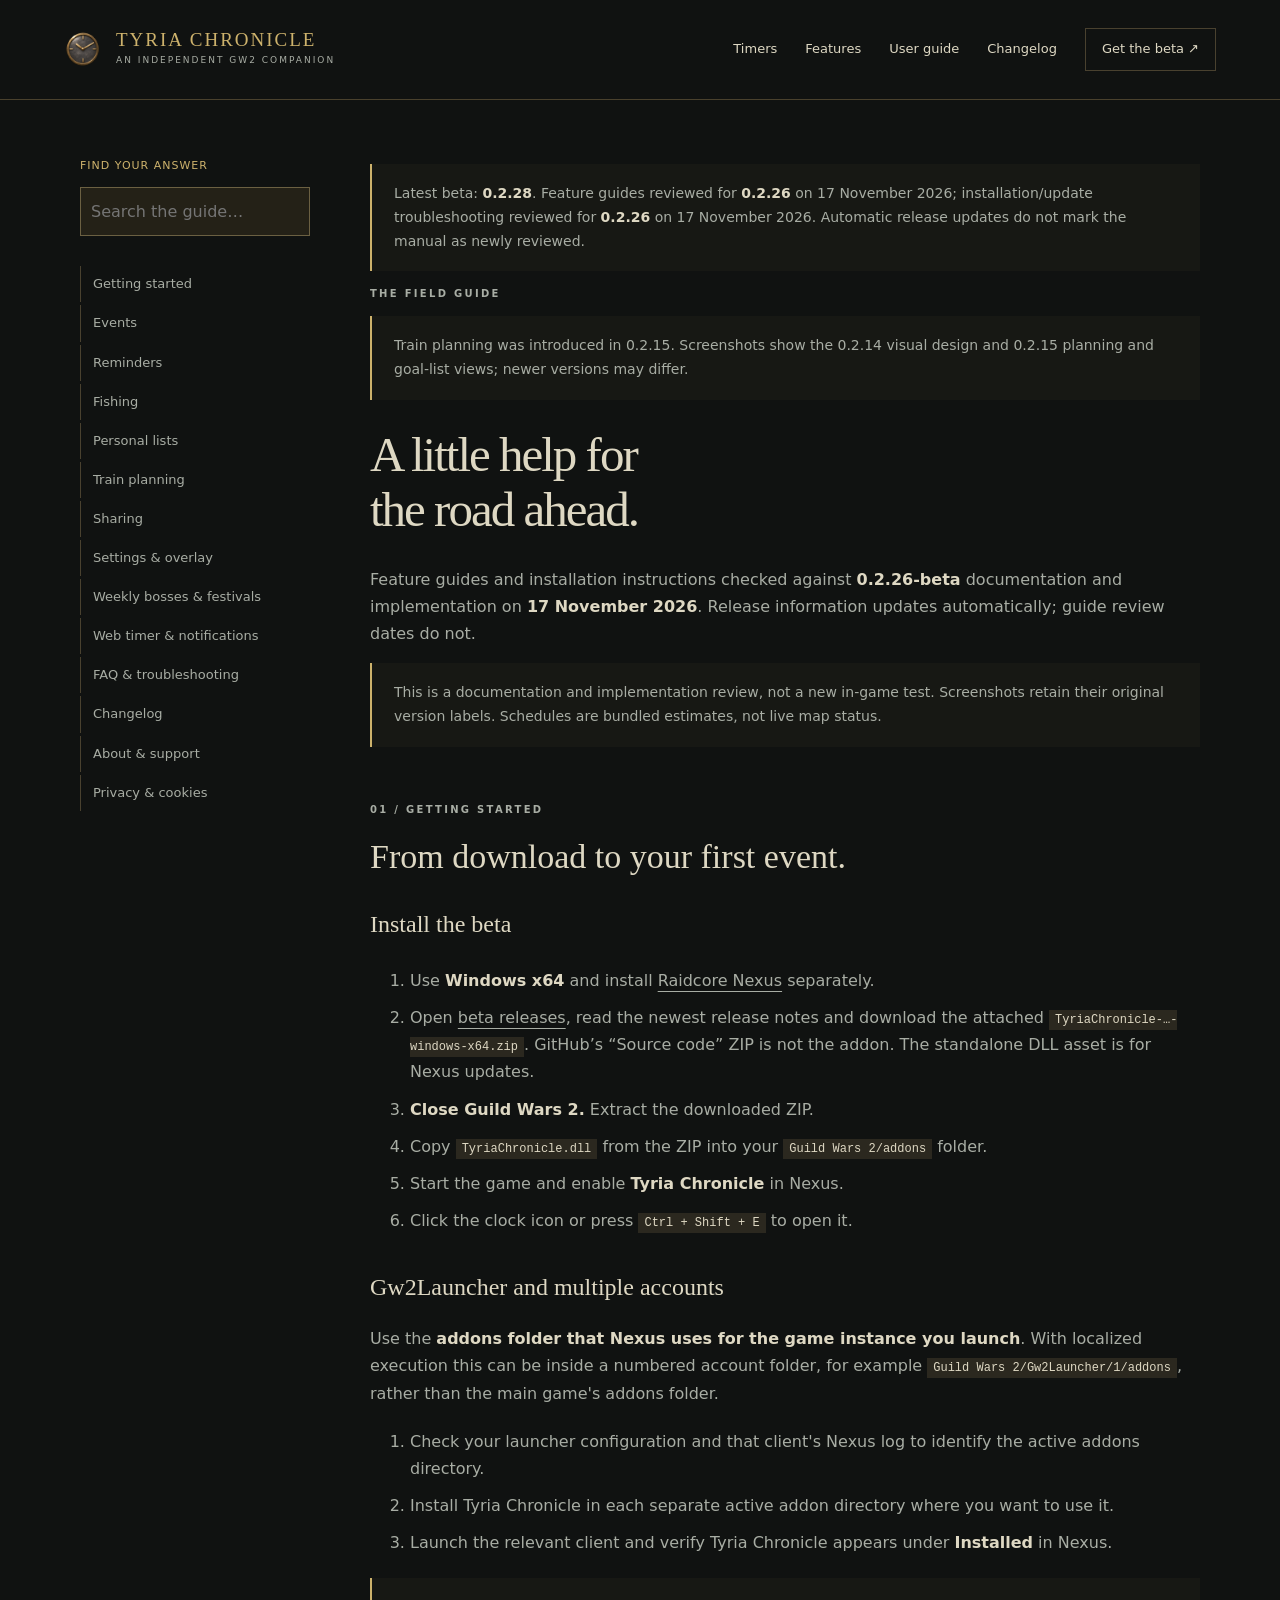
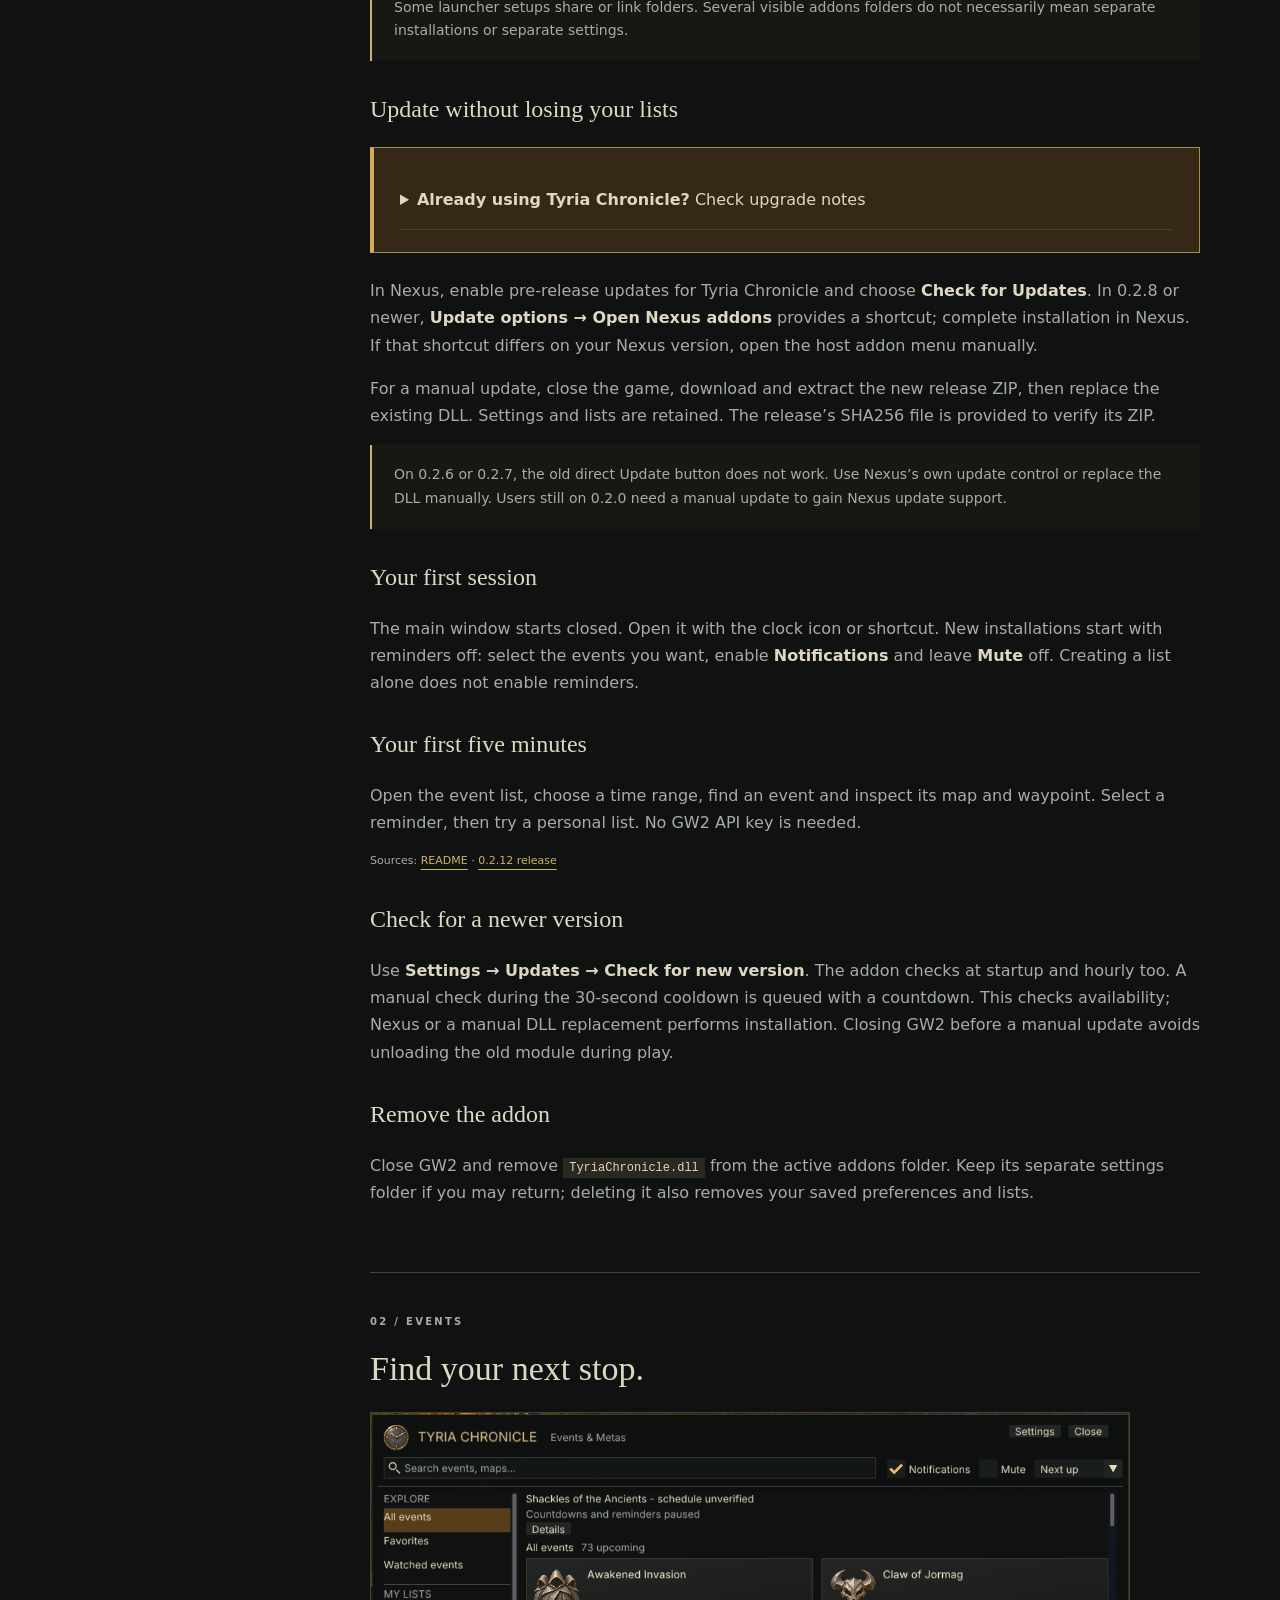
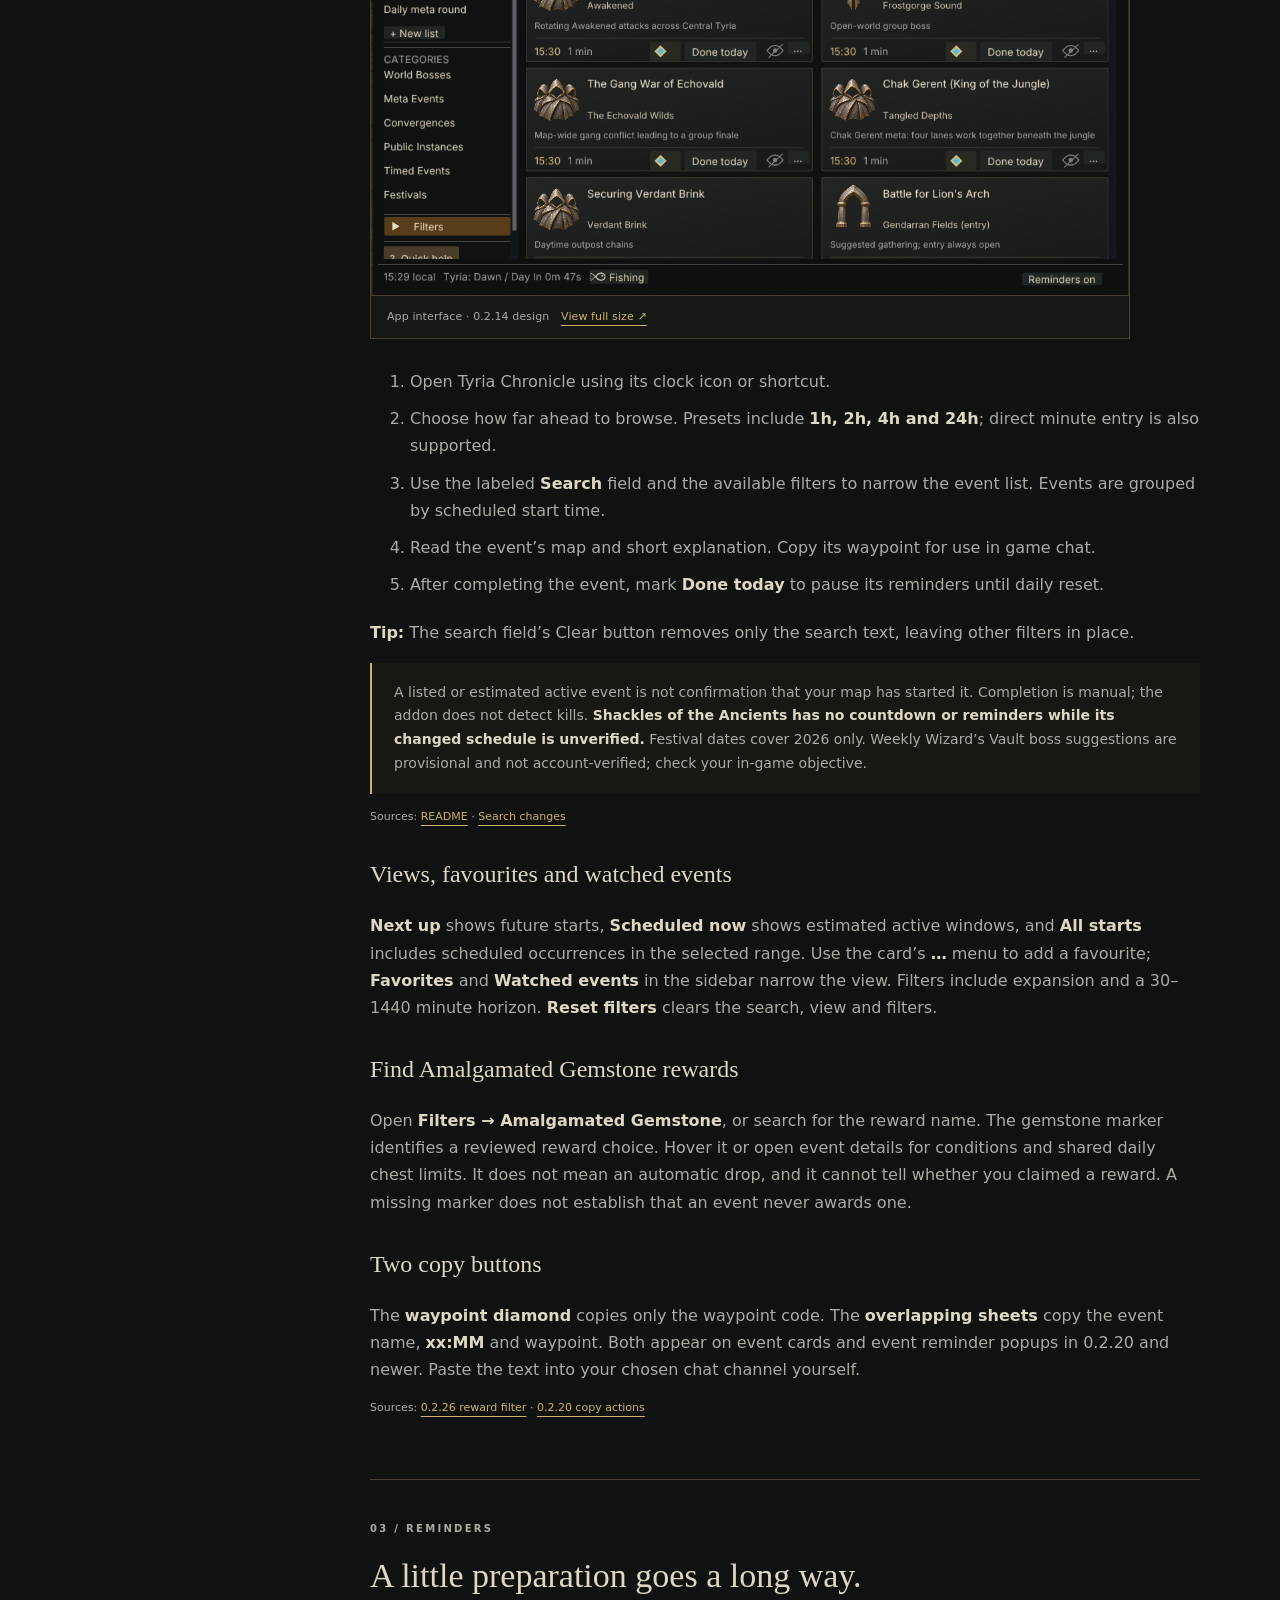
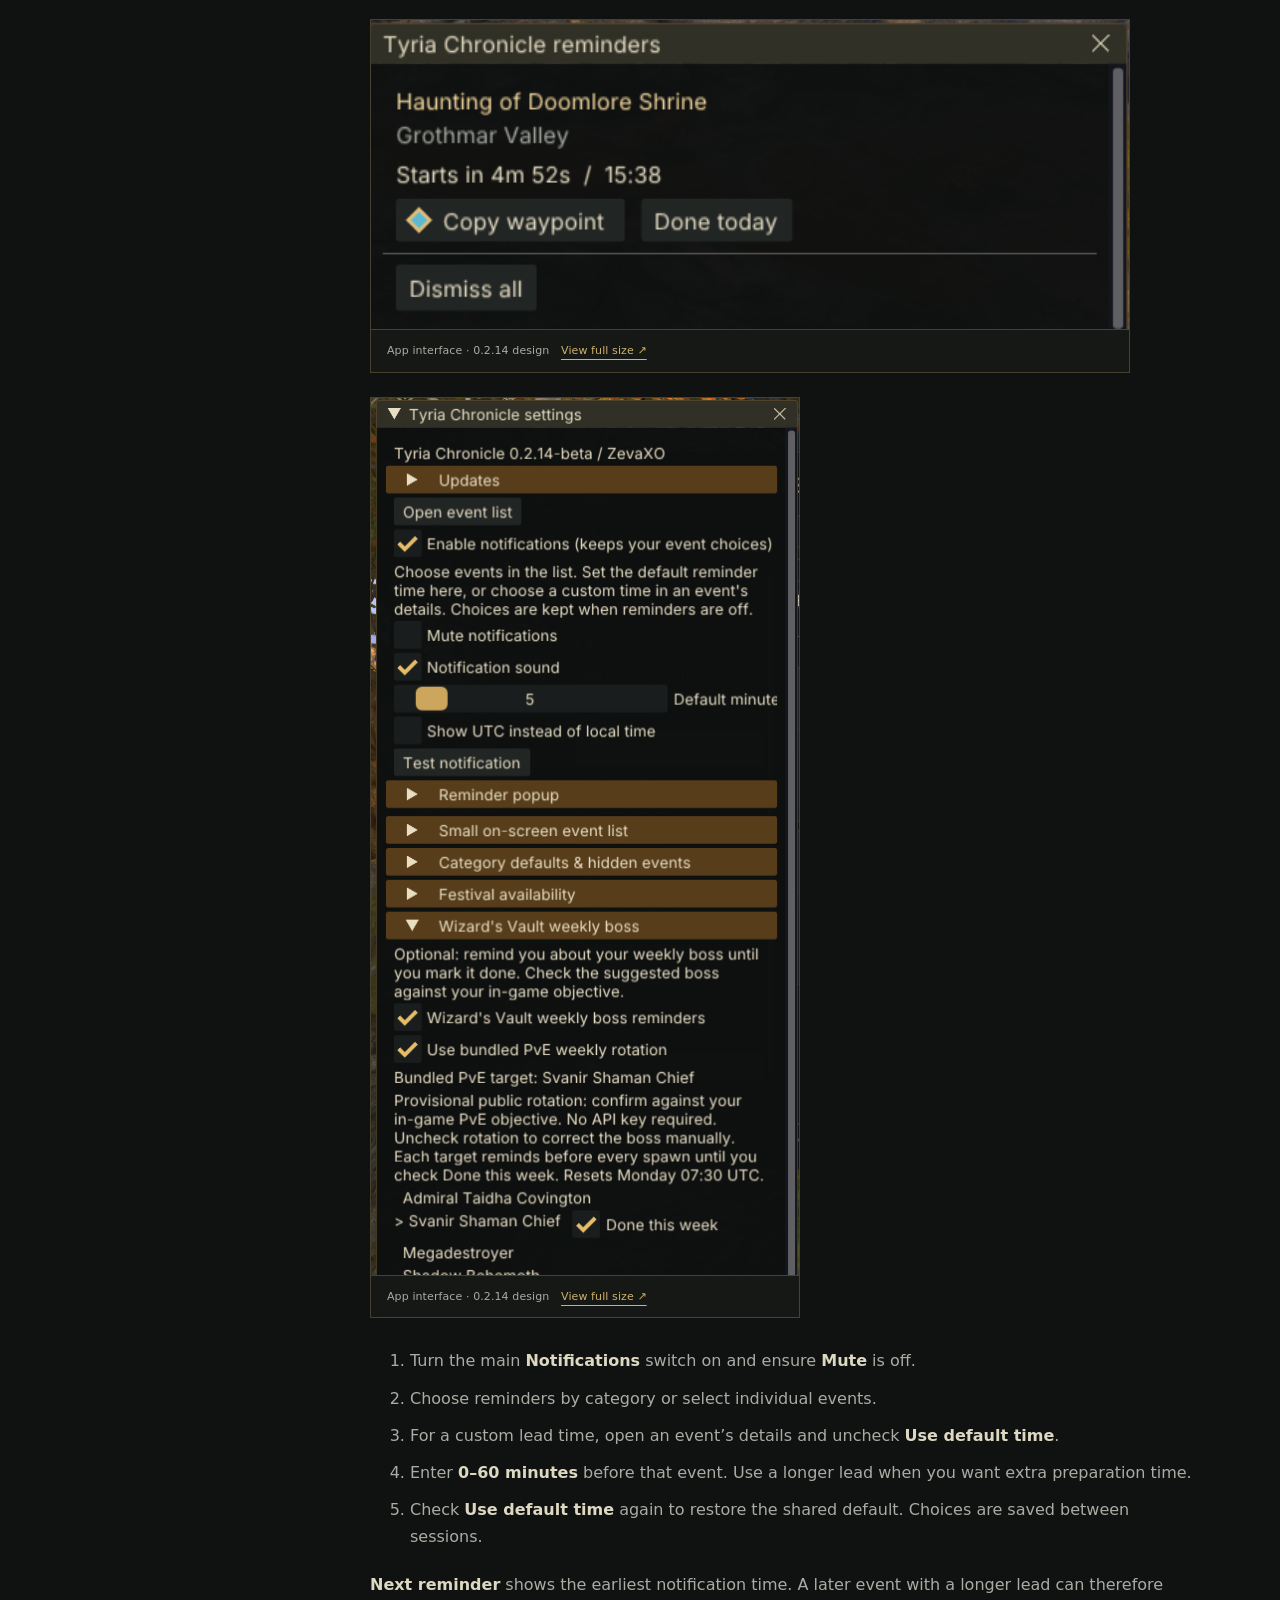
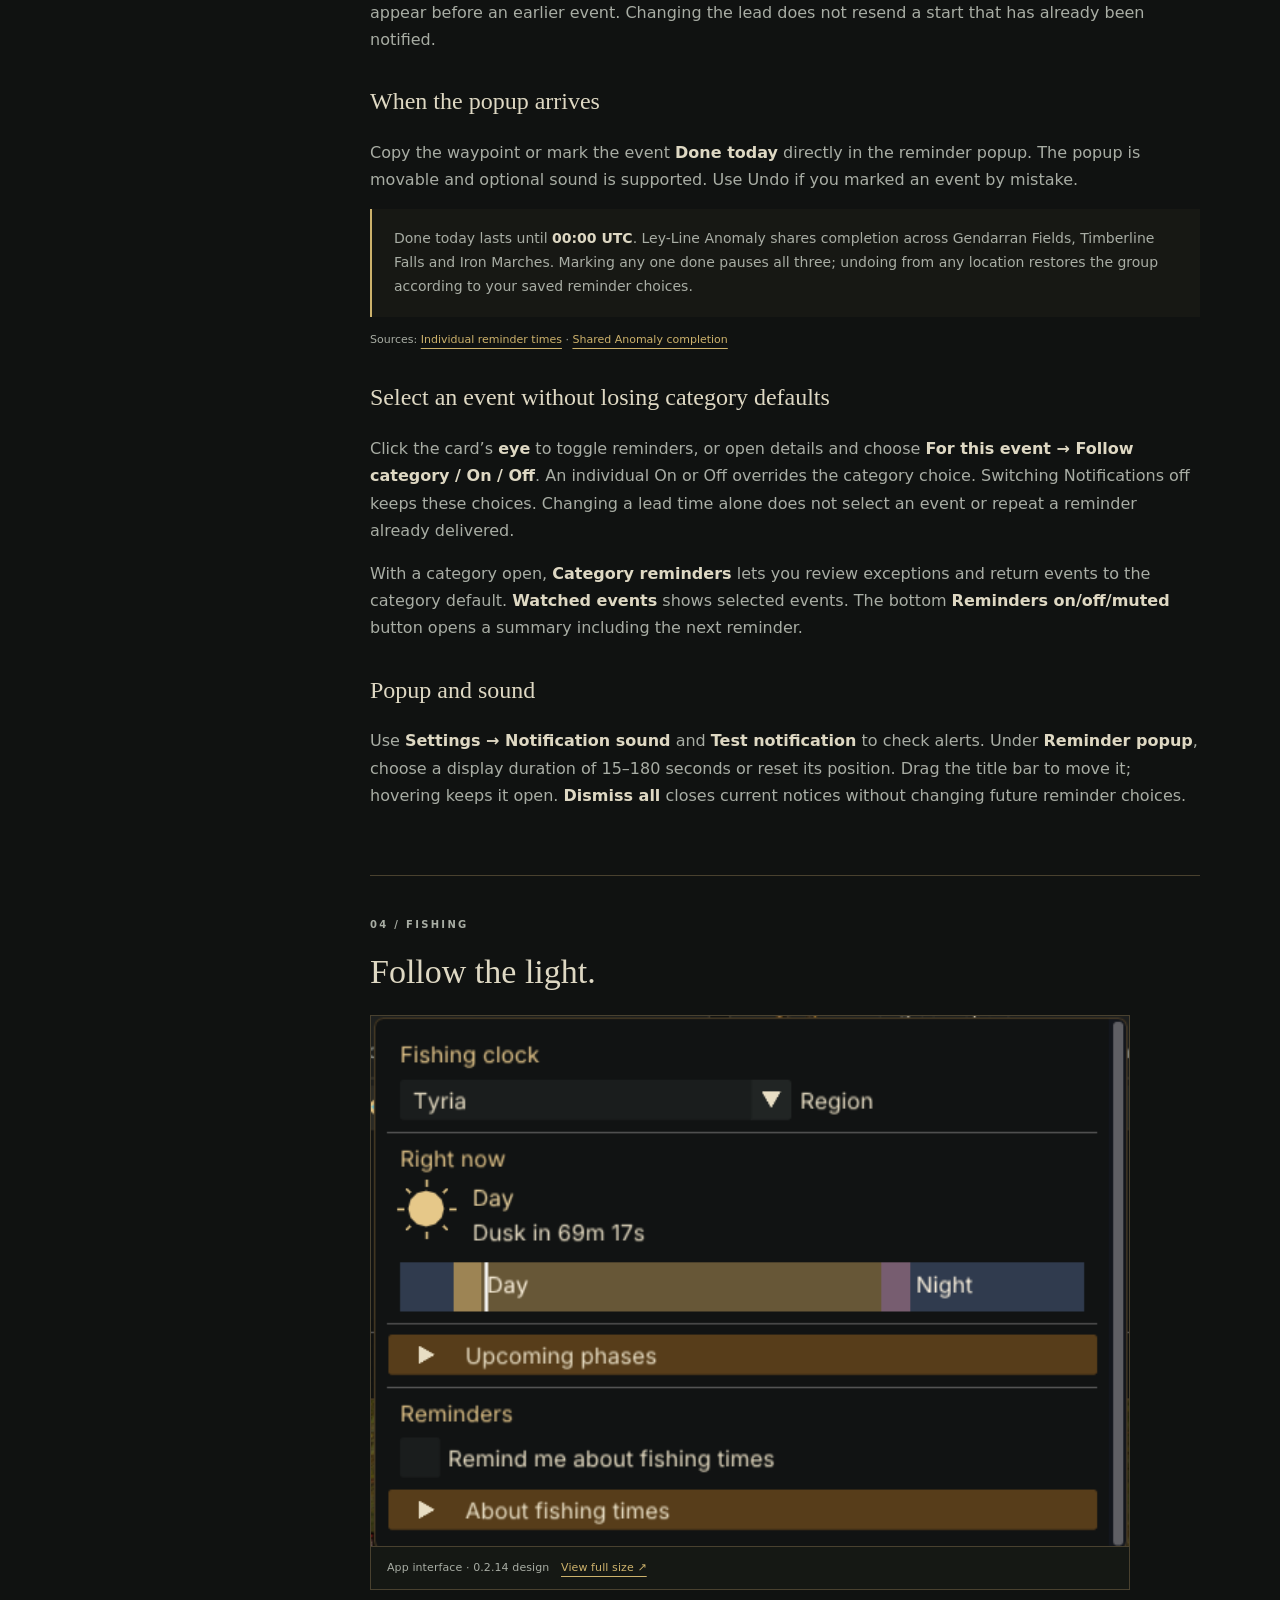
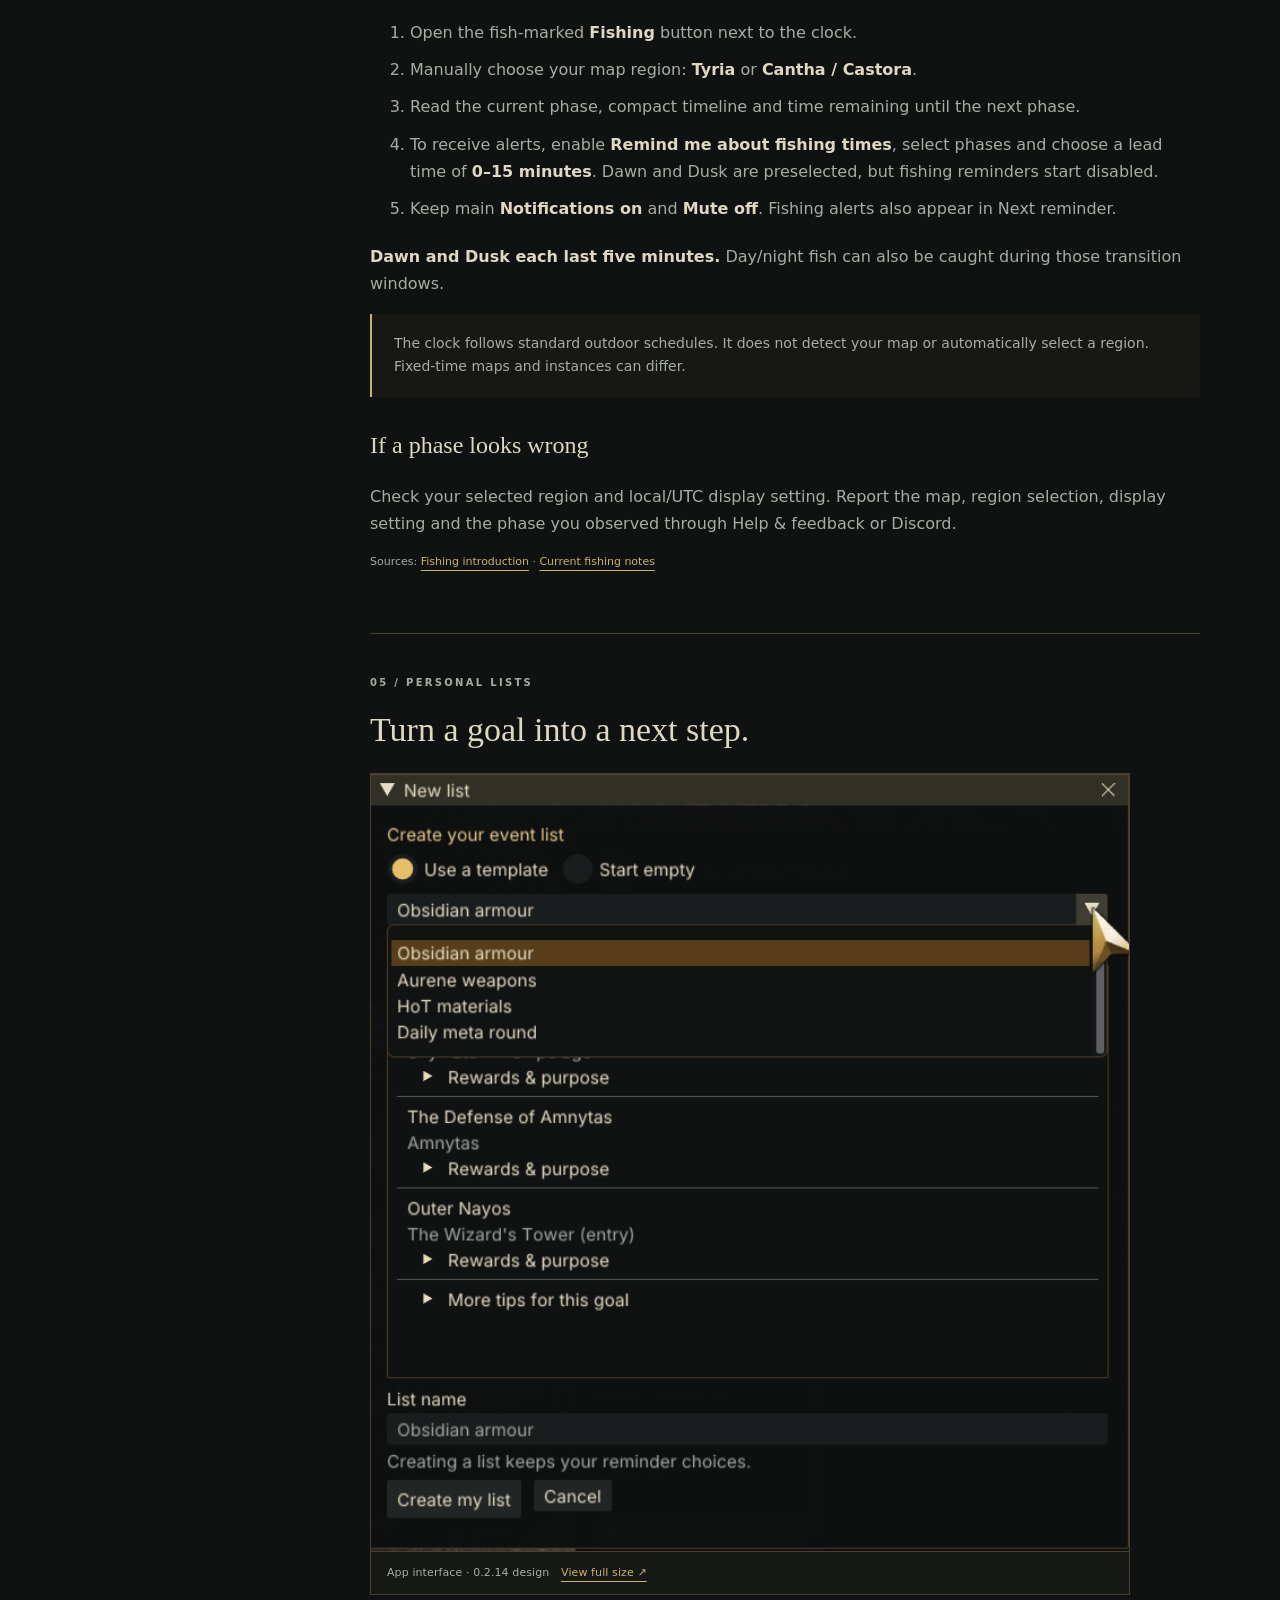
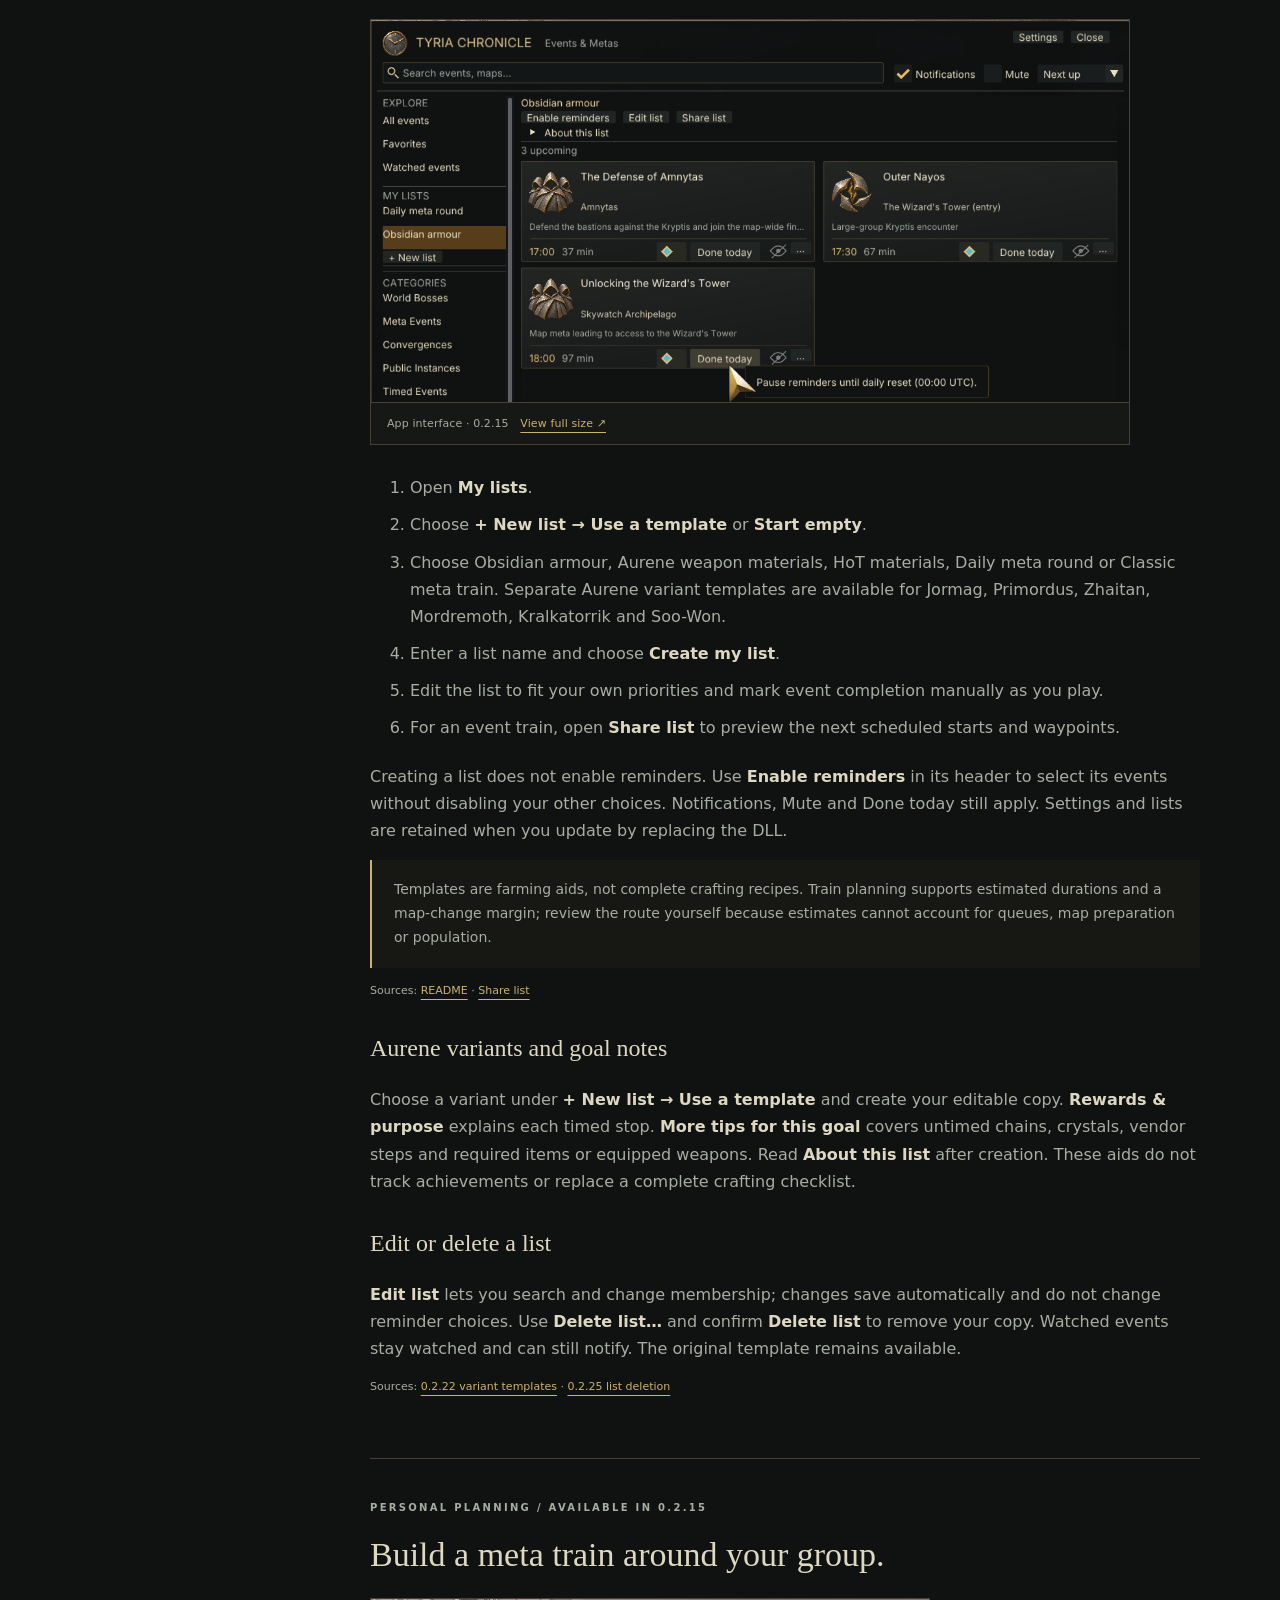
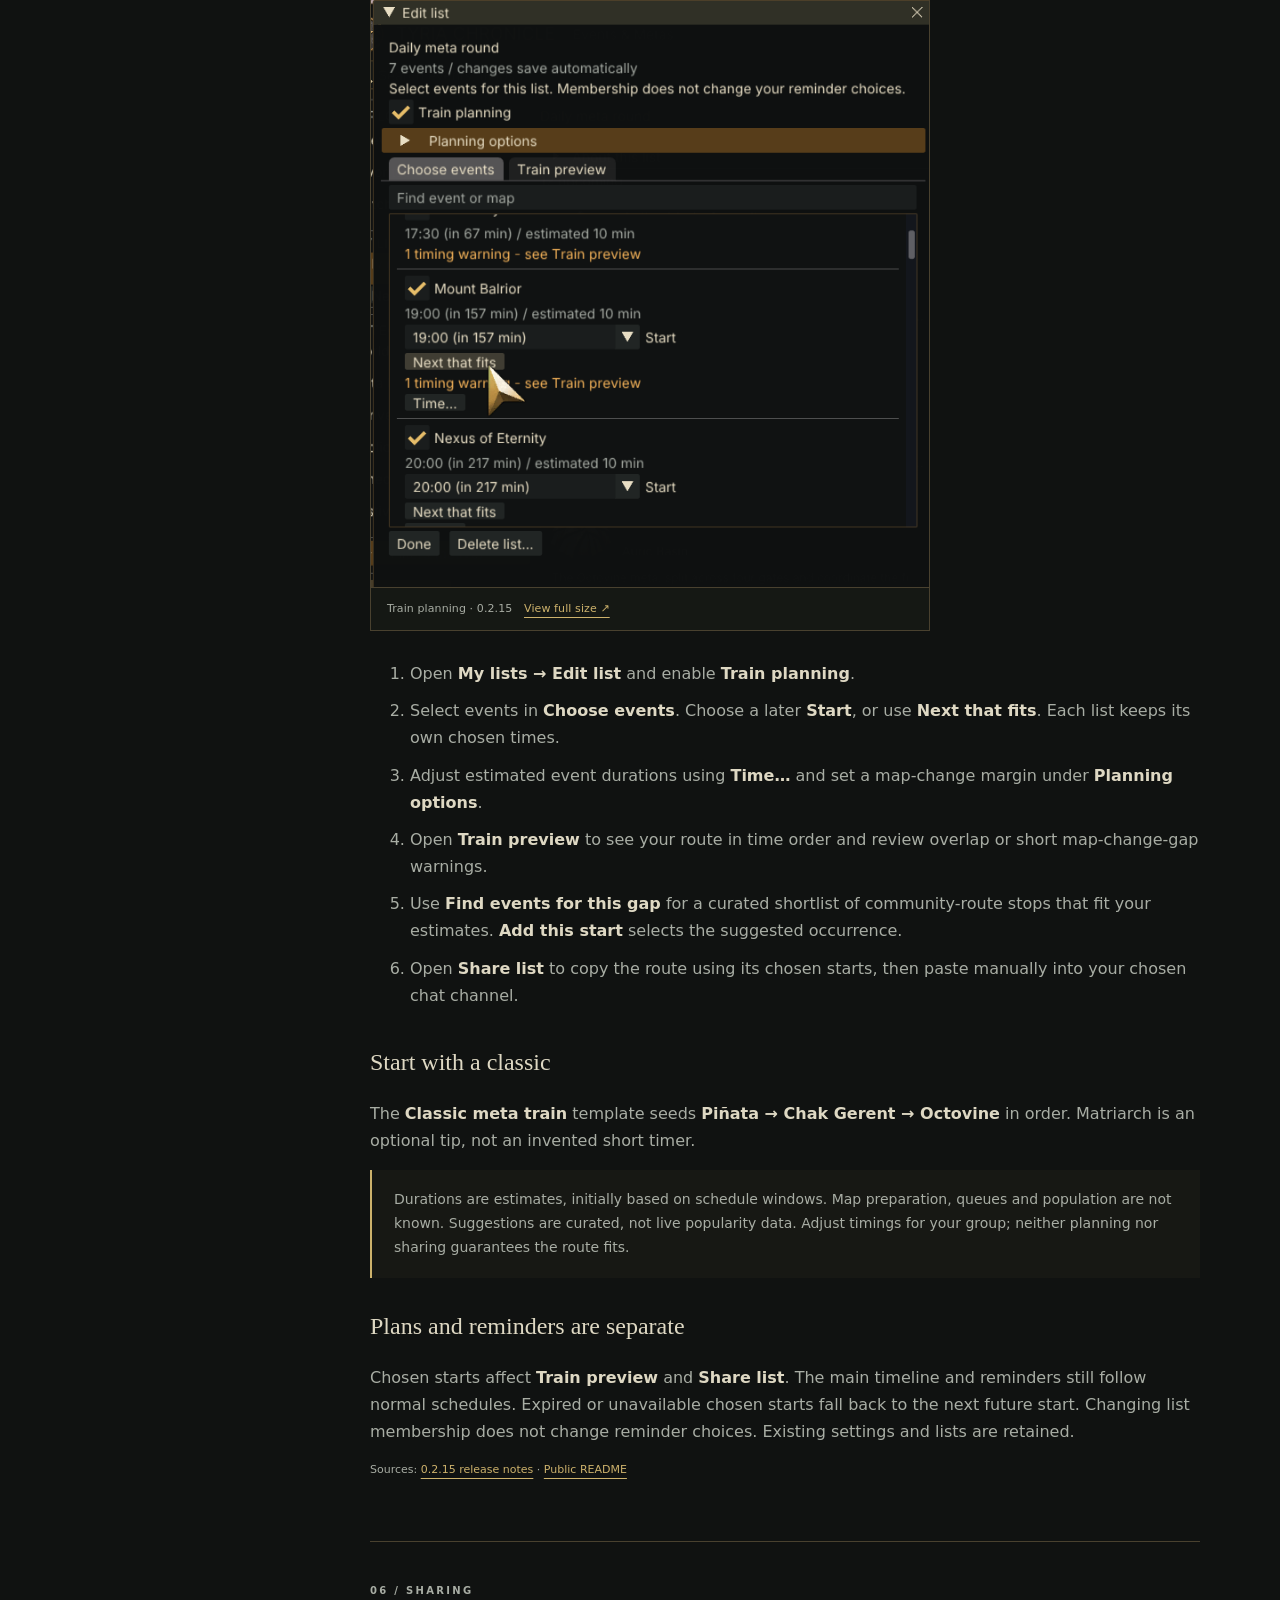
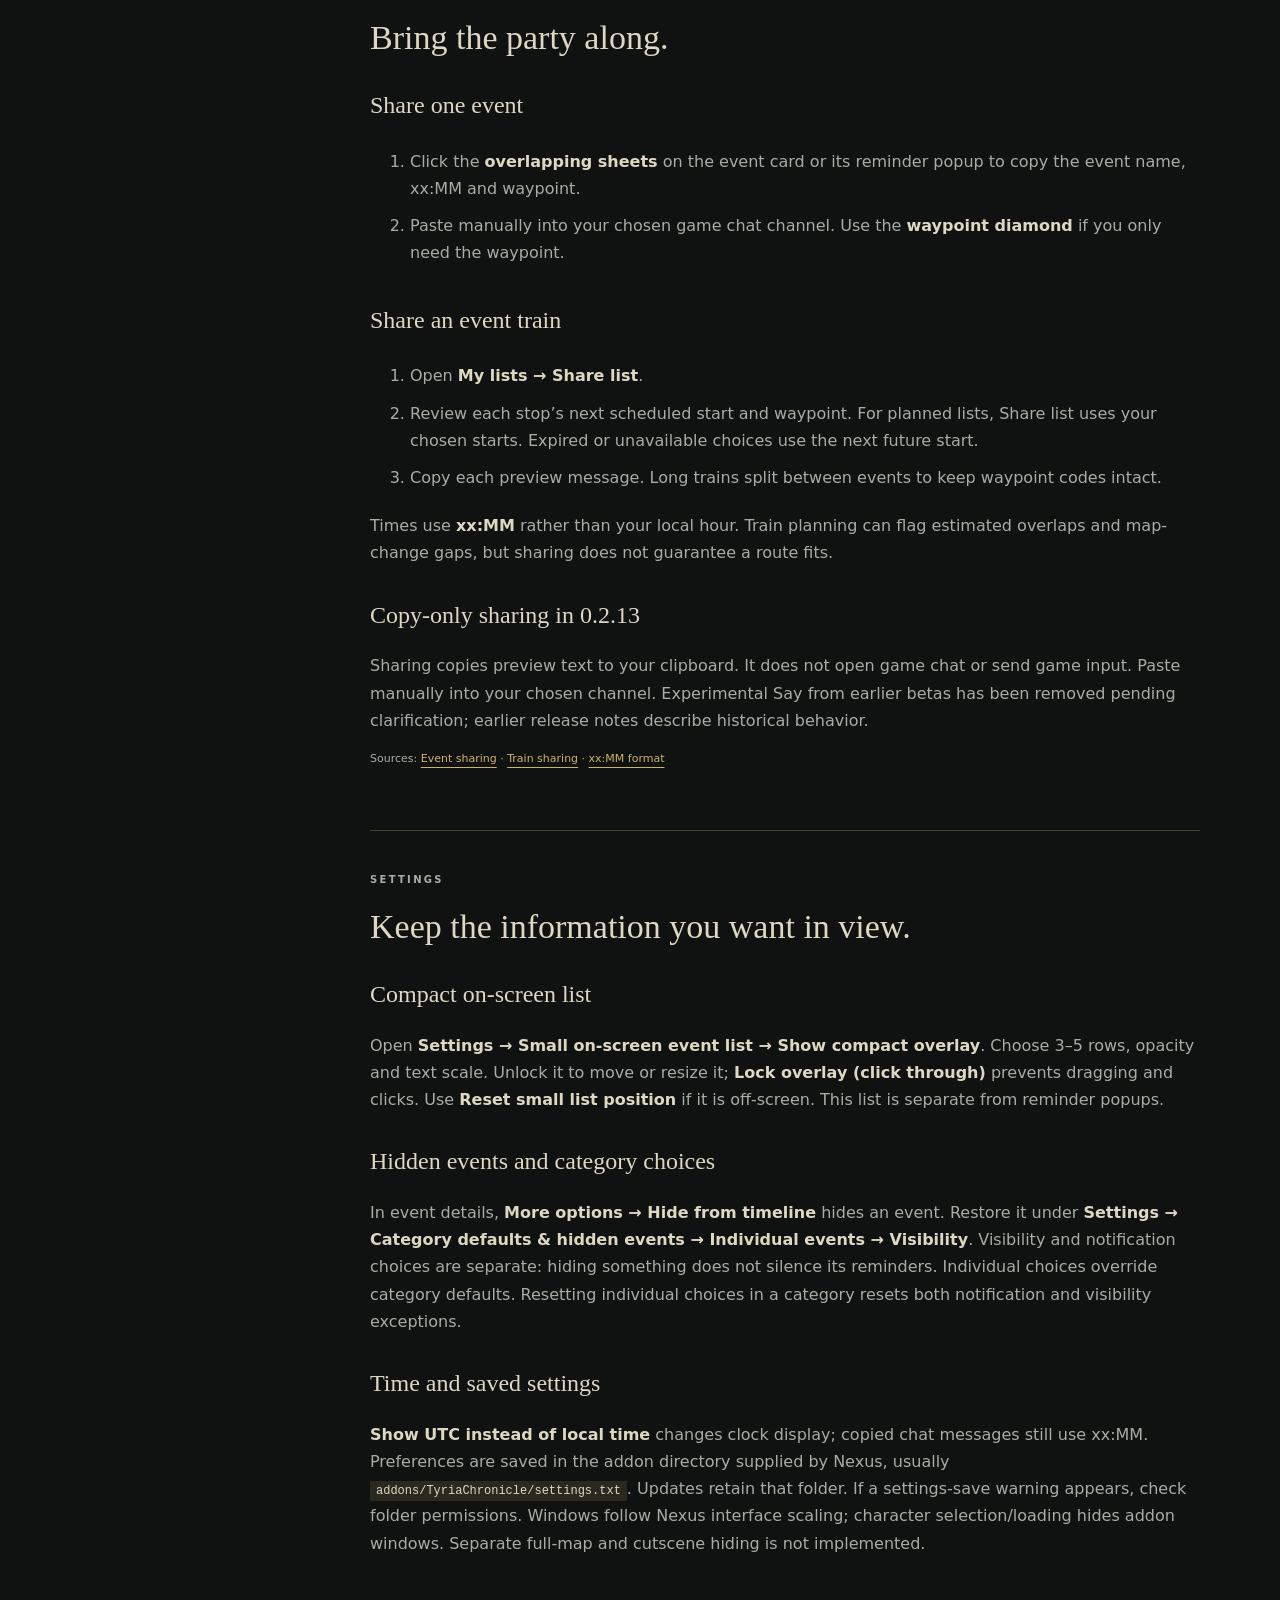
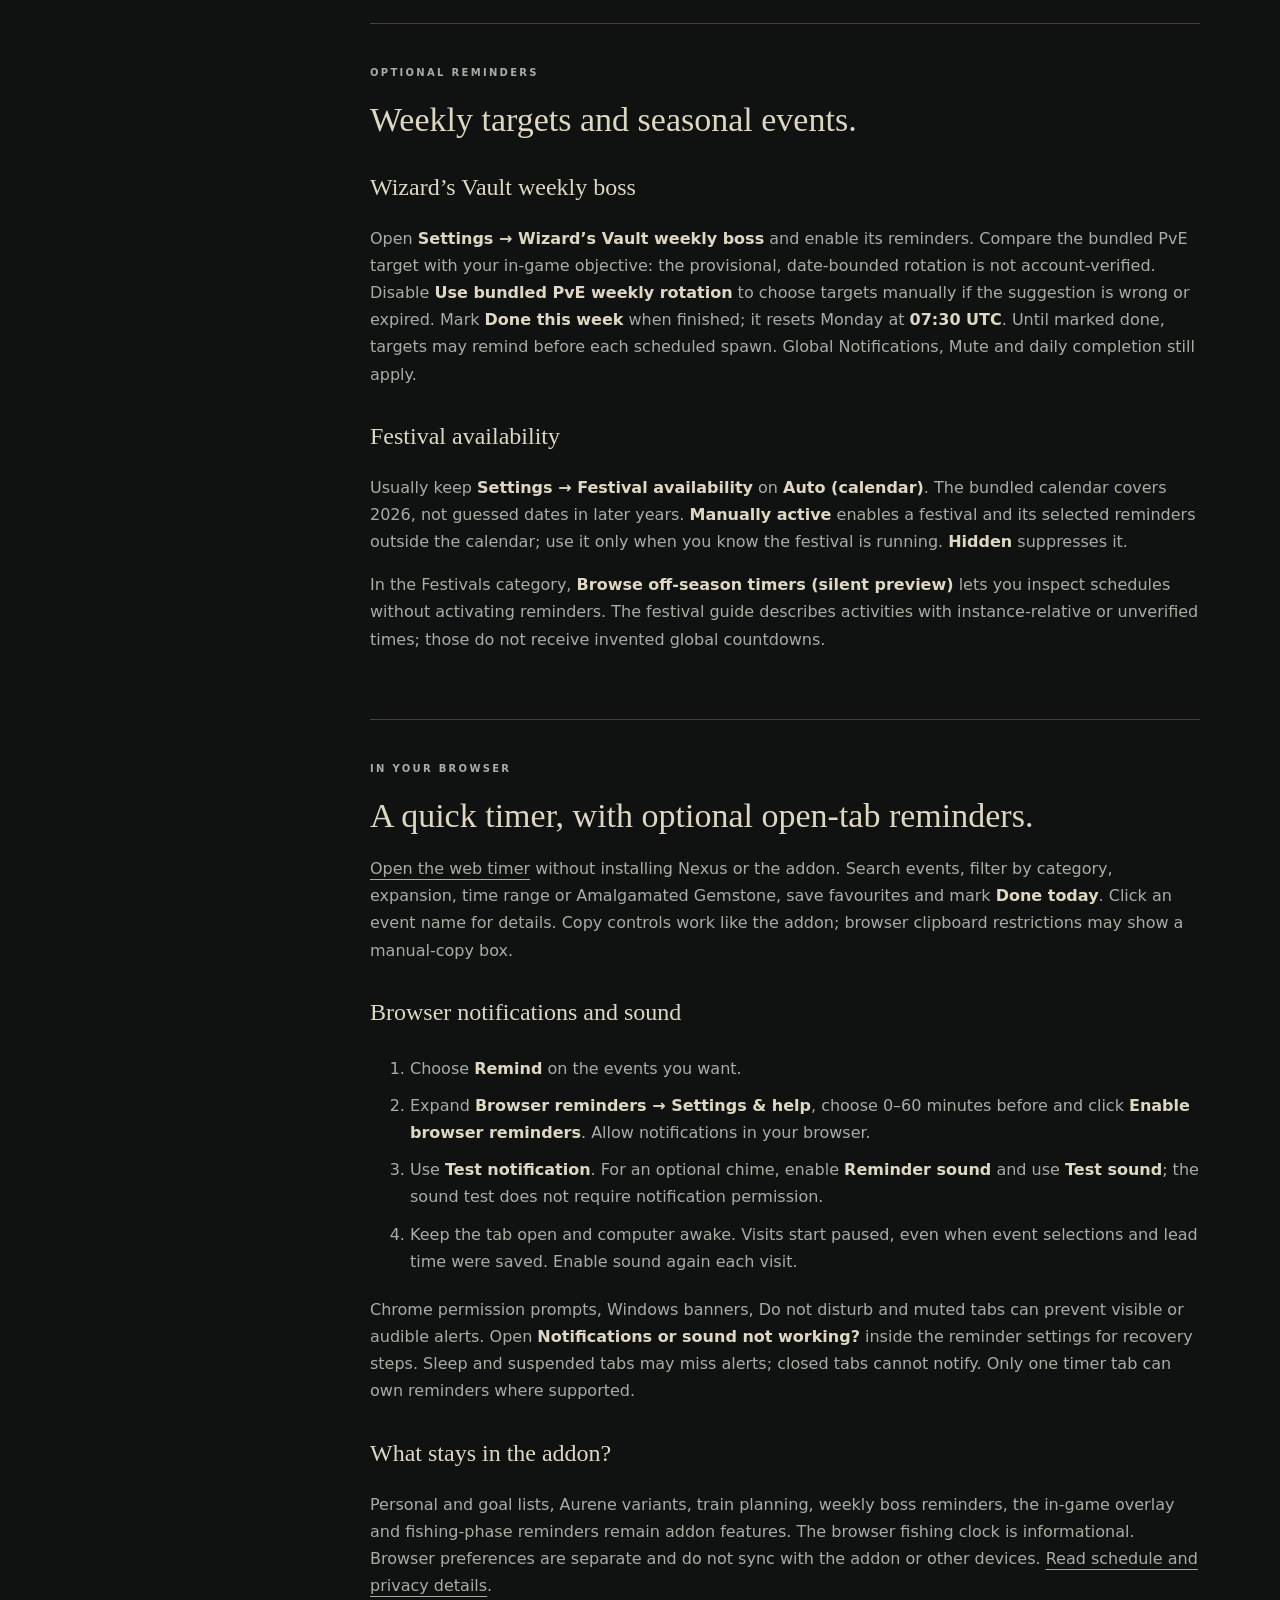
==== commit 041ef5a3: "Synchronize published beta release information" ====
--- a/guide.html
+++ b/guide.html
@@ -1,10 +1,10 @@
 <!doctype html><html lang="en"><head><meta charset="utf-8"><meta name="viewport" content="width=device-width,initial-scale=1"><meta name="description" content="Tyria Chronicle user manual: installation, events, individual reminders, fishing, personal lists, sharing and troubleshooting."><title>User guide — Tyria Chronicle</title><link rel="icon" href="images/web-header-clock-v1.png"><link rel="stylesheet" href="styles.css"><script src="app.js" defer></script><script type="module" src="release-live.mjs"></script></head><body><a class="skip" href="#main">Skip to content</a><header><a class="brand" href="index.html"><img src="images/web-header-clock-v1.png" width="38" height="38" alt=""><span>TYRIA CHRONICLE<small>AN INDEPENDENT GW2 COMPANION</small></span></a><nav aria-label="Main navigation"><a href="timers.html">Timers</a><a href="index.html#features">Features</a><a href="guide.html" aria-current="page">User guide</a><a href="#changelog">Changelog</a><a class="nav-download" href="index.html#download">Get the beta ↗</a></nav></header><main id="main" class="guide-layout"><aside class="sidebar"><label for="guide-search">FIND YOUR ANSWER</label><input id="guide-search" type="search" placeholder="Search the guide…"><p id="search-status" role="status" aria-live="polite"></p><nav aria-label="Guide topics"><a href="#start">Getting started</a><a href="#events">Events</a><a href="#reminders">Reminders</a><a href="#fishing">Fishing</a><a href="#lists">Personal lists</a><a href="#train-planning">Train planning</a><a href="#sharing">Sharing</a><a href="#settings">Settings &amp; overlay</a><a href="#weekly-festivals">Weekly bosses &amp; festivals</a><a href="#web-timer">Web timer &amp; notifications</a><a href="#faq">FAQ & troubleshooting</a><a href="#changelog">Changelog</a><a href="#about">About & support</a><a href="#privacy">Privacy & cookies</a></nav></aside><div class="guide-content"><!-- release:guide-status:start -->
-<p class="note">Latest beta: <strong>0.2.27</strong>. Feature guides reviewed for <strong>0.2.26</strong> on 17 November 2026; installation/update troubleshooting reviewed for <strong>0.2.26</strong> on 17 November 2026. Automatic release updates do not mark the manual as newly reviewed.</p>
+<p class="note">Latest beta: <strong>0.2.28</strong>. Feature guides reviewed for <strong>0.2.26</strong> on 17 November 2026; installation/update troubleshooting reviewed for <strong>0.2.26</strong> on 17 November 2026. Automatic release updates do not mark the manual as newly reviewed.</p>
 <!-- release:guide-status:end --><p class="eyebrow">THE FIELD GUIDE</p><p class="note">Train planning was introduced in 0.2.15. Screenshots show the 0.2.14 visual design and 0.2.15 planning and goal-list views; newer versions may differ.</p><h1>A little help for<br>the road ahead.</h1><p>Feature guides and installation instructions checked against <strong>0.2.26-beta</strong> documentation and implementation on <strong>17 November 2026</strong>. Release information updates automatically; guide review dates do not.</p><p class="note">This is a documentation and implementation review, not a new in-game test. Screenshots retain their original version labels. Schedules are bundled estimates, not live map status.</p>
 <article id="start"><p class="number">01 / GETTING STARTED</p><h2>From download to your first event.</h2><h3>Install the beta</h3><ol><li>Use <strong>Windows x64</strong> and install <a href="https://raidcore.gg/gw2/nexus">Raidcore Nexus</a> separately.</li><li>Open <a href="https://github.com/ZevaXO/TyriaChronicle-beta/releases">beta releases</a>, read the newest release notes and download the attached <code>TyriaChronicle-…-windows-x64.zip</code>. GitHub’s “Source code” ZIP is not the addon. The standalone DLL asset is for Nexus updates.</li><li><strong>Close Guild Wars 2.</strong> Extract the downloaded ZIP.</li><li>Copy <code>TyriaChronicle.dll</code> from the ZIP into your <code>Guild Wars 2/addons</code> folder.</li><li>Start the game and enable <strong>Tyria Chronicle</strong> in Nexus.</li><li>Click the clock icon or press <kbd>Ctrl + Shift + E</kbd> to open it.</li></ol><h3 id="gw2launcher">Gw2Launcher and multiple accounts</h3><p>Use the <strong>addons folder that Nexus uses for the game instance you launch</strong>. With localized execution this can be inside a numbered account folder, for example <code>Guild Wars 2/Gw2Launcher/1/addons</code>, rather than the main game's addons folder.</p><ol><li>Check your launcher configuration and that client's Nexus log to identify the active addons directory.</li><li>Install Tyria Chronicle in each separate active addon directory where you want to use it.</li><li>Launch the relevant client and verify Tyria Chronicle appears under <strong>Installed</strong> in Nexus.</li></ol><p class="note">Some launcher setups share or link folders. Several visible addons folders do not necessarily mean separate installations or separate settings.</p><h3>Update without losing your lists</h3><!-- release:warning:start -->
-<aside class="release-alert" aria-label="Existing user upgrade notes"><details><summary><strong>Already using Tyria Chronicle?</strong> Check upgrade notes</summary><p>Installing for the first time? Use the latest beta download and follow the installation guide. These notes apply to existing installations.</p><h2>Important release information · 0.2.27</h2><p style="white-space:pre-line">If you use 0.2.15–0.2.22, close GW2 and install the ZIP manually. Earlier versions can crash or hang while unloading, including from Nexus Configure. Installing the replacement cannot repair the old module while it unloads. Replace only TyriaChronicle.dll and keep your settings folder.
-
-0.2.23 was a local test build. Normal startup with that fixed build was confirmed by the project owner. A live update from the fixed build with Configure open still needs in-game verification; mock-host tests do not establish safety for every Nexus/addon combination.</p><a href="https://github.com/ZevaXO/TyriaChronicle-beta/releases/tag/v0.2.27">Read the upgrade notes ↗</a><h2>Upgrading from 0.2.15–0.2.22</h2><p style="white-space:pre-line">Close Guild Wars 2 and install the latest beta ZIP manually. Those older versions can crash or hang while unloading. Replace only TyriaChronicle.dll and keep your settings folder.</p><a href="https://github.com/ZevaXO/TyriaChronicle-beta/releases/tag/v0.2.26">Read the upgrade notes ↗</a></details></aside>
+<aside class="release-alert" aria-label="Existing user upgrade notes"><details><summary><strong>Already using Tyria Chronicle?</strong> Check upgrade notes</summary><p>Installing for the first time? Use the latest beta download and follow the installation guide. These notes apply to existing installations.</p><h2>Important release information · 0.2.28</h2><p style="white-space:pre-line">If you use 0.2.15–0.2.22, close GW2 and install the ZIP manually. Earlier versions can crash or hang while unloading, including from Nexus Configure. Installing the replacement cannot repair the old module while it unloads. Replace only TyriaChronicle.dll and keep your settings folder.
+
+0.2.23 was a local test build. Normal startup with that fixed build was confirmed by the project owner. A live update from the fixed build with Configure open still needs in-game verification; mock-host tests do not establish safety for every Nexus/addon combination.</p><a href="https://github.com/ZevaXO/TyriaChronicle-beta/releases/tag/v0.2.28">Read the upgrade notes ↗</a><h2>Upgrading from 0.2.15–0.2.22</h2><p style="white-space:pre-line">Close Guild Wars 2 and install the latest beta ZIP manually. Those older versions can crash or hang while unloading. Replace only TyriaChronicle.dll and keep your settings folder.</p><a href="https://github.com/ZevaXO/TyriaChronicle-beta/releases/tag/v0.2.26">Read the upgrade notes ↗</a></details></aside>
 <!-- release:warning:end --><p>In Nexus, enable pre-release updates for Tyria Chronicle and choose <strong>Check for Updates</strong>. In 0.2.8 or newer, <strong>Update options → Open Nexus addons</strong> provides a shortcut; complete installation in Nexus. If that shortcut differs on your Nexus version, open the host addon menu manually.</p><p>For a manual update, close the game, download and extract the new release ZIP, then replace the existing DLL. Settings and lists are retained. The release’s SHA256 file is provided to verify its ZIP.</p><p class="note">On 0.2.6 or 0.2.7, the old direct Update button does not work. Use Nexus’s own update control or replace the DLL manually. Users still on 0.2.0 need a manual update to gain Nexus update support.</p><h3>Your first session</h3><p>The main window starts closed. Open it with the clock icon or shortcut. New installations start with reminders off: select the events you want, enable <strong>Notifications</strong> and leave <strong>Mute</strong> off. Creating a list alone does not enable reminders.</p><h3>Your first five minutes</h3><p>Open the event list, choose a time range, find an event and inspect its map and waypoint. Select a reminder, then try a personal list. No GW2 API key is needed.</p><p class="source">Sources: <a href="https://github.com/ZevaXO/TyriaChronicle-beta/blob/main/README.md">README</a> · <a href="https://github.com/ZevaXO/TyriaChronicle-beta/releases/tag/v0.2.12">0.2.12 release</a></p><h3>Check for a newer version</h3><p>Use <strong>Settings → Updates → Check for new version</strong>. The addon checks at startup and hourly too. A manual check during the 30-second cooldown is queued with a countdown. This checks availability; Nexus or a manual DLL replacement performs installation. Closing GW2 before a manual update avoids unloading the old module during play.</p><h3>Remove the addon</h3><p>Close GW2 and remove <code>TyriaChronicle.dll</code> from the active addons folder. Keep its separate settings folder if you may return; deleting it also removes your saved preferences and lists.</p></article>
 <article id="events"><p class="number">02 / EVENTS</p><h2>Find your next stop.</h2><figure class="app-shot "><a href="images/events.png" target="_blank" rel="noopener"><img src="images/events.png" alt="Upcoming two-column Events interface with category navigation and waypoint controls" loading="lazy" decoding="async"></a><figcaption>App interface · 0.2.14 design <a href="images/events.png" target="_blank" rel="noopener">View full size ↗</a></figcaption></figure><ol><li>Open Tyria Chronicle using its clock icon or shortcut.</li><li>Choose how far ahead to browse. Presets include <strong>1h, 2h, 4h and 24h</strong>; direct minute entry is also supported.</li><li>Use the labeled <strong>Search</strong> field and the available filters to narrow the event list. Events are grouped by scheduled start time.</li><li>Read the event’s map and short explanation. Copy its waypoint for use in game chat.</li><li>After completing the event, mark <strong>Done today</strong> to pause its reminders until daily reset.</li></ol><p><strong>Tip:</strong> The search field’s Clear button removes only the search text, leaving other filters in place.</p><p class="note">A listed or estimated active event is not confirmation that your map has started it. Completion is manual; the addon does not detect kills. <strong>Shackles of the Ancients has no countdown or reminders while its changed schedule is unverified.</strong> Festival dates cover 2026 only. Weekly Wizard’s Vault boss suggestions are provisional and not account-verified; check your in-game objective.</p><p class="source">Sources: <a href="https://github.com/ZevaXO/TyriaChronicle-beta/blob/main/README.md">README</a> · <a href="https://github.com/ZevaXO/TyriaChronicle-beta/releases/tag/v0.2.11">Search changes</a></p><h3>Views, favourites and watched events</h3><p><strong>Next up</strong> shows future starts, <strong>Scheduled now</strong> shows estimated active windows, and <strong>All starts</strong> includes scheduled occurrences in the selected range. Use the card’s <strong>…</strong> menu to add a favourite; <strong>Favorites</strong> and <strong>Watched events</strong> in the sidebar narrow the view. Filters include expansion and a 30–1440 minute horizon. <strong>Reset filters</strong> clears the search, view and filters.</p><h3 id="gemstone">Find Amalgamated Gemstone rewards</h3><p>Open <strong>Filters → Amalgamated Gemstone</strong>, or search for the reward name. The gemstone marker identifies a reviewed reward choice. Hover it or open event details for conditions and shared daily chest limits. It does not mean an automatic drop, and it cannot tell whether you claimed a reward. A missing marker does not establish that an event never awards one.</p><h3>Two copy buttons</h3><p>The <strong>waypoint diamond</strong> copies only the waypoint code. The <strong>overlapping sheets</strong> copy the event name, <strong>xx:MM</strong> and waypoint. Both appear on event cards and event reminder popups in 0.2.20 and newer. Paste the text into your chosen chat channel yourself.</p><p class="source">Sources: <a href="https://github.com/ZevaXO/TyriaChronicle-beta/releases/tag/v0.2.26">0.2.26 reward filter</a> · <a href="https://github.com/ZevaXO/TyriaChronicle-beta/releases/tag/v0.2.20">0.2.20 copy actions</a></p></article>
 <article id="reminders"><p class="number">03 / REMINDERS</p><h2>A little preparation goes a long way.</h2><figure class="app-shot "><a href="images/reminders.png" target="_blank" rel="noopener"><img src="images/reminders.png" alt="Reminder popup showing Copy waypoint and Done today" loading="lazy" decoding="async"></a><figcaption>App interface · 0.2.14 design <a href="images/reminders.png" target="_blank" rel="noopener">View full size ↗</a></figcaption></figure><figure class="app-shot settings-shot"><a href="images/settings.png" target="_blank" rel="noopener"><img src="images/settings.png" alt="Settings preview with notification choices, default reminder time and weekly boss options" loading="lazy" decoding="async"></a><figcaption>App interface · 0.2.14 design <a href="images/settings.png" target="_blank" rel="noopener">View full size ↗</a></figcaption></figure><ol><li>Turn the main <strong>Notifications</strong> switch on and ensure <strong>Mute</strong> is off.</li><li>Choose reminders by category or select individual events.</li><li>For a custom lead time, open an event’s details and uncheck <strong>Use default time</strong>.</li><li>Enter <strong>0–60 minutes</strong> before that event. Use a longer lead when you want extra preparation time.</li><li>Check <strong>Use default time</strong> again to restore the shared default. Choices are saved between sessions.</li></ol><p><strong>Next reminder</strong> shows the earliest notification time. A later event with a longer lead can therefore appear before an earlier event. Changing the lead does not resend a start that has already been notified.</p><h3>When the popup arrives</h3><p>Copy the waypoint or mark the event <strong>Done today</strong> directly in the reminder popup. The popup is movable and optional sound is supported. Use Undo if you marked an event by mistake.</p><p class="note">Done today lasts until <strong>00:00 UTC</strong>. Ley-Line Anomaly shares completion across Gendarran Fields, Timberline Falls and Iron Marches. Marking any one done pauses all three; undoing from any location restores the group according to your saved reminder choices.</p><p class="source">Sources: <a href="https://github.com/ZevaXO/TyriaChronicle-beta/releases/tag/v0.2.12">Individual reminder times</a> · <a href="https://github.com/ZevaXO/TyriaChronicle-beta/releases/tag/v0.2.7">Shared Anomaly completion</a></p><h3>Select an event without losing category defaults</h3><p>Click the card’s <strong>eye</strong> to toggle reminders, or open details and choose <strong>For this event → Follow category / On / Off</strong>. An individual On or Off overrides the category choice. Switching Notifications off keeps these choices. Changing a lead time alone does not select an event or repeat a reminder already delivered.</p><p>With a category open, <strong>Category reminders</strong> lets you review exceptions and return events to the category default. <strong>Watched events</strong> shows selected events. The bottom <strong>Reminders on/off/muted</strong> button opens a summary including the next reminder.</p><h3>Popup and sound</h3><p>Use <strong>Settings → Notification sound</strong> and <strong>Test notification</strong> to check alerts. Under <strong>Reminder popup</strong>, choose a display duration of 15–180 seconds or reset its position. Drag the title bar to move it; hovering keeps it open. <strong>Dismiss all</strong> closes current notices without changing future reminder choices.</p></article>
@@ -16,7 +16,44 @@
 <article id="web-timer"><p class="number">IN YOUR BROWSER</p><h2>A quick timer, with optional open-tab reminders.</h2><p><a href="timers.html">Open the web timer</a> without installing Nexus or the addon. Search events, filter by category, expansion, time range or Amalgamated Gemstone, save favourites and mark <strong>Done today</strong>. Click an event name for details. Copy controls work like the addon; browser clipboard restrictions may show a manual-copy box.</p><h3>Browser notifications and sound</h3><ol><li>Choose <strong>Remind</strong> on the events you want.</li><li>Expand <strong>Browser reminders → Settings &amp; help</strong>, choose 0–60 minutes before and click <strong>Enable browser reminders</strong>. Allow notifications in your browser.</li><li>Use <strong>Test notification</strong>. For an optional chime, enable <strong>Reminder sound</strong> and use <strong>Test sound</strong>; the sound test does not require notification permission.</li><li>Keep the tab open and computer awake. Visits start paused, even when event selections and lead time were saved. Enable sound again each visit.</li></ol><p>Chrome permission prompts, Windows banners, Do not disturb and muted tabs can prevent visible or audible alerts. Open <strong>Notifications or sound not working?</strong> inside the reminder settings for recovery steps. Sleep and suspended tabs may miss alerts; closed tabs cannot notify. Only one timer tab can own reminders where supported.</p><h3>What stays in the addon?</h3><p>Personal and goal lists, Aurene variants, train planning, weekly boss reminders, the in-game overlay and fishing-phase reminders remain addon features. The browser fishing clock is informational. Browser preferences are separate and do not sync with the addon or other devices. <a href="timer-notices.html">Read schedule and privacy details</a>.</p></article>
 <article id="faq"><p class="number">07 / FAQ & TROUBLESHOOTING</p><h2>When something needs a nudge.</h2><details><summary>Which download do I need?</summary><p>The attached <code>TyriaChronicle-…-windows-x64.zip</code> on the newest beta release. Not the automatically generated Source code ZIP. Nexus is installed separately.</p></details><details><summary>What changed in update checks in 0.2.17?</summary><p>Manual checks during the 30-second cooldown queue with a countdown, then run without another click. A click during an active check uses the same request. Open Nexus addons and Download beta remain accessible if checking fails. Checking availability does not install an update.</p></details><details><summary>The addon does not appear. What should I check?</summary><p>Confirm Windows x64, Nexus installation, and that the extracted DLL is in the addons folder used by Nexus for the client you launched. With Gw2Launcher localized execution this may be a numbered account folder such as Guild Wars 2/Gw2Launcher/1/addons. Check that client's Nexus log and verify Tyria Chronicle appears under Installed. Shared or linked folders do not necessarily mean separate installations or settings. Start GW2 and enable Tyria Chronicle in Nexus. Try the clock icon or Ctrl + Shift + E; the main window starts closed. Version 0.2.16 fixed a missing startup shortcut, and 0.2.17 retains that recovery. If you use 0.2.15–0.2.22, close GW2 and install the newest ZIP manually, keeping your settings folder. If it still fails, report your version and what you tried.</p></details><details><summary>Why am I not getting a reminder?</summary><p>Check Notifications is on, Mute is off, and the event or category is selected. Check Done today and your lead time. For Fishing, enable its separate reminders and select the right region and phases. A time change does not resend an already notified start.</p></details><details><summary>Why does Next reminder show a later event?</summary><p>Since 0.2.12 it chooses the earliest notification time, including preparation lead. A later event with a long lead may need to notify first.</p></details><details><summary>Why are all three Ley-Line Anomaly locations marked done?</summary><p>They share daily completion. Undo from any location to restore the group. Completion resets at 00:00 UTC and is marked manually.</p></details><details><summary>The update is stuck on Updating.</summary><p>The old button in 0.2.6/0.2.7 cannot complete this update. Use Nexus Check for Updates with pre-release updates enabled, or close the game and replace the DLL from the newest ZIP. Version information can take a few minutes to propagate.</p></details><details><summary>Do I need an API key or GitHub account?</summary><p>No GW2 API key is needed. Public beta downloads do not require a GitHub account. Discord is the primary feedback channel; GitHub issues are optional and require an account.</p></details><details><summary>Why is there no Shackles countdown?</summary><p>In 0.2.13, Shackles of the Ancients countdowns and reminders are paused until its changed schedule is verified. Its details remain available.</p></details><details><summary>Where did Say go?</summary><p>Experimental Say was removed in 0.2.13 pending clarification. Sharing is now Copy-only; paste manually into your chosen game chat channel.</p></details><details><summary>Are these live event timers?</summary><p>Schedules are bundled estimates, not live map status. Estimated active windows do not guarantee an event is running on your map. Fishing follows standard outdoor schedules.</p></details><details><summary>Does it hide during full-map view or cutscenes?</summary><p>Separate full-map and cutscene hiding is not implemented in the current beta.</p></details><details><summary>What should I include in a bug report?</summary><p>The version from Settings, your steps, expected result and actual result. For event timing, include date, map, time and time zone. For Fishing, include region, local/UTC setting and observed phase. A cropped screenshot helps; remove personal details. Help & feedback can copy basic troubleshooting information.</p></details><p class="source">Source: <a href="https://github.com/ZevaXO/TyriaChronicle-beta/releases/tag/v0.2.26">Current release notes</a> and the linked topic sources above.</p><details><summary>Does deleting a list stop its reminders?</summary><p>No. List membership and reminder choices are separate. Turn the event’s eye off, or change its reminder choice to Off, if you no longer want it to notify.</p></details><details><summary>I hid an event. Why does it still notify?</summary><p>Hiding only changes visibility. Turn its reminders off separately. Restore hidden events through Settings → Category defaults &amp; hidden events.</p></details><details><summary>Why are the screenshots older than the guide?</summary><p>They show the labelled 0.2.14/0.2.15 interface. Current instructions were reviewed for 0.2.26; newer copy buttons and templates are explained in the text. New screenshots are still needed.</p></details><details><summary>Why do browser reminders not appear?</summary><p>Start with <a href="#web-timer">the web timer guide</a> and the troubleshooting panel in its reminder settings. Browser permissions and Windows notification banners are separate settings. They are independent of the addon’s in-game popup.</p></details></article>
 <article id="changelog"><p class="number">08 / VERSION NOTES</p><h2>The Chronicle, so far.</h2><!-- release:changelog:start -->
-<p>Latest published beta: <strong>0.2.27</strong> · 21 November 2026. Release information is synchronized automatically from <a href="https://github.com/ZevaXO/TyriaChronicle-beta/releases">GitHub</a>. Guide review status is separate.</p><div id="release-notes"><div class="changelog-entry"><span class="version">0.2.27-beta · 21 November 2026</span><h3>Tyria Chronicle 0.2.27-beta</h3><ul><li>Fix the search clear button: its separate click area prevents the text field from consuming the click.</li><li>Clear both the search text and active search filter with one click. Other filters and reminder choices are retained.</li><li>Add a real mouse-input regression test that fails against the previous implementation and passes with the fix.</li></ul><details><summary>Release notes</summary><div style="white-space:pre-wrap;overflow-wrap:anywhere;font-size:14px"># Tyria Chronicle 0.2.27-beta
+<p>Latest published beta: <strong>0.2.28</strong> · 25 November 2026. Release information is synchronized automatically from <a href="https://github.com/ZevaXO/TyriaChronicle-beta/releases">GitHub</a>. Guide review status is separate.</p><div id="release-notes"><div class="changelog-entry"><span class="version">0.2.28-beta · 25 November 2026</span><h3>Tyria Chronicle 0.2.28-beta</h3><ul><li>Show Weekly boss above the event list even before weekly reminders are enabled. Open Manage weekly boss directly from there.</li><li>Add Done this week and undo in the main view, and weekly completion directly in the reminder popup. Completed weekly targets stop notifying until weekly reset, including ordinary watches.</li><li>Put selected targets and completion status first in weekly settings. Move the spaced manual boss selector under Choose or change boss. Suggested rotation remains provisional; confirm against your in-game objective.</li></ul><details><summary>Release notes</summary><div style="white-space:pre-wrap;overflow-wrap:anywhere;font-size:14px"># Tyria Chronicle 0.2.28-beta
+
+Windows x64; requires Raidcore Nexus. By ZevaXO.
+
+## Important upgrade note
+
+**If you use 0.2.15–0.2.22, close GW2 and install the ZIP manually.** Earlier versions can crash or hang while unloading, including from Nexus Configure. Installing the replacement cannot repair the old module while it unloads. Replace only TyriaChronicle.dll and keep your settings folder.
+
+0.2.23 was a local test build. Normal startup with that fixed build was confirmed by the project owner. A live update from the fixed build with Configure open still needs in-game verification; mock-host tests do not establish safety for every Nexus/addon combination.
+
+## What&#39;s new
+
+- Show Weekly boss above the event list even before weekly reminders are enabled. Open Manage weekly boss directly from there.
+- Add Done this week and undo in the main view, and weekly completion directly in the reminder popup. Completed weekly targets stop notifying until weekly reset, including ordinary watches.
+- Put selected targets and completion status first in weekly settings. Move the spaced manual boss selector under Choose or change boss. Suggested rotation remains provisional; confirm against your in-game objective.
+
+## Fishing
+
+Open Fishing next to the clock, choose your map region, then enable Fishing reminders if wanted. Main Notifications must be on and Mute off. Dawn and Dusk last five minutes; day/night fish can also be caught during those transitions. This clock follows the standard outdoor schedule, not live map detection: fixed-time maps and instances can differ.
+
+## Download and update
+
+Use Nexus&#39;s Check for Updates with pre-release updates enabled for Tyria Chronicle. In 0.2.8-beta or newer, Update options &gt; Open Nexus addons provides a shortcut to the host addon list; complete the update in Nexus. The old direct Update button in 0.2.6/0.2.7 is not supported.
+
+For manual installation, download **TyriaChronicle-0.2.28-beta-windows-x64.zip**, close GW2 and replace **Guild Wars 2/addons/TyriaChronicle.dll** with the file from the ZIP. Settings and lists are retained. The SHA256 file verifies the ZIP. GitHub&#39;s Source code downloads are not the installable addon; the standalone DLL asset is for Nexus updates. Version information may take a few minutes to propagate.
+
+## Support and feedback
+
+Use Help &amp; feedback or [Discord](https://discord.gg/3gf8n2P9KS). GitHub bug reports are optional. For fishing times, include your map, selected region, local/UTC setting and the observed phase.
+
+## Testing and limitations
+
+1594 core checks plus update-checker and UI/settings/DLL lifecycle tests passed locally. Individual reminder tests cover long/short/zero leads, reverting to default, notification ordering, duplicate suppression, muted/off and unselected events, shared Anomaly completion, fishing independence and persisted/legacy settings. Normal startup after the previous lifecycle fix was confirmed by the project owner. The owner confirmed normal startup with the local 0.2.23 lock fix. The new regression test reproduces the lock inversion with the previous DLL; the fixed build also passes five actual FreeLibrary/file-replacement/LoadLibrary cycles in the mock host. Actual Nexus live updating from the fix remains to be verified. The harness covers duplicate/concurrent unload, late callbacks, recovery on reload, and queued update-check timing; it reproduces a failure with the previous release. This is not broad multi-system or exhaustive host-race validation. Tests cover later starts, midnight, overlap/buffer boundaries, per-list persistence, gap filtering and template IDs. Existing settings and lists are retained.
+
+Schedules are estimates, not live map status. Planning durations are estimates, initially based on schedule windows. Map preparation, queues and population are not known. Suggestions are a curated shortlist, not live popularity data. Expired or unavailable chosen starts use the next future start. Plan choices affect Train preview and Share list; the main timeline and reminders still follow normal schedules. Sharing does not guarantee the route fits. Copy does not open game chat or send input. Paste manually into your chosen channel. Full-map and cutscene hiding is not separately implemented.
+
+This is an AI-assisted development project, not an ArenaNet or Raidcore product. Applicable license notices are included in the ZIP.
+</div></details><a href="https://github.com/ZevaXO/TyriaChronicle-beta/releases/tag/v0.2.28">Original release notes ↗</a></div><div class="changelog-entry"><span class="version">0.2.27-beta · 21 November 2026</span><h3>Tyria Chronicle 0.2.27-beta</h3><details><summary>Release notes</summary><div style="white-space:pre-wrap;overflow-wrap:anywhere;font-size:14px"># Tyria Chronicle 0.2.27-beta
 
 Windows x64; requires Raidcore Nexus. By ZevaXO.
 
